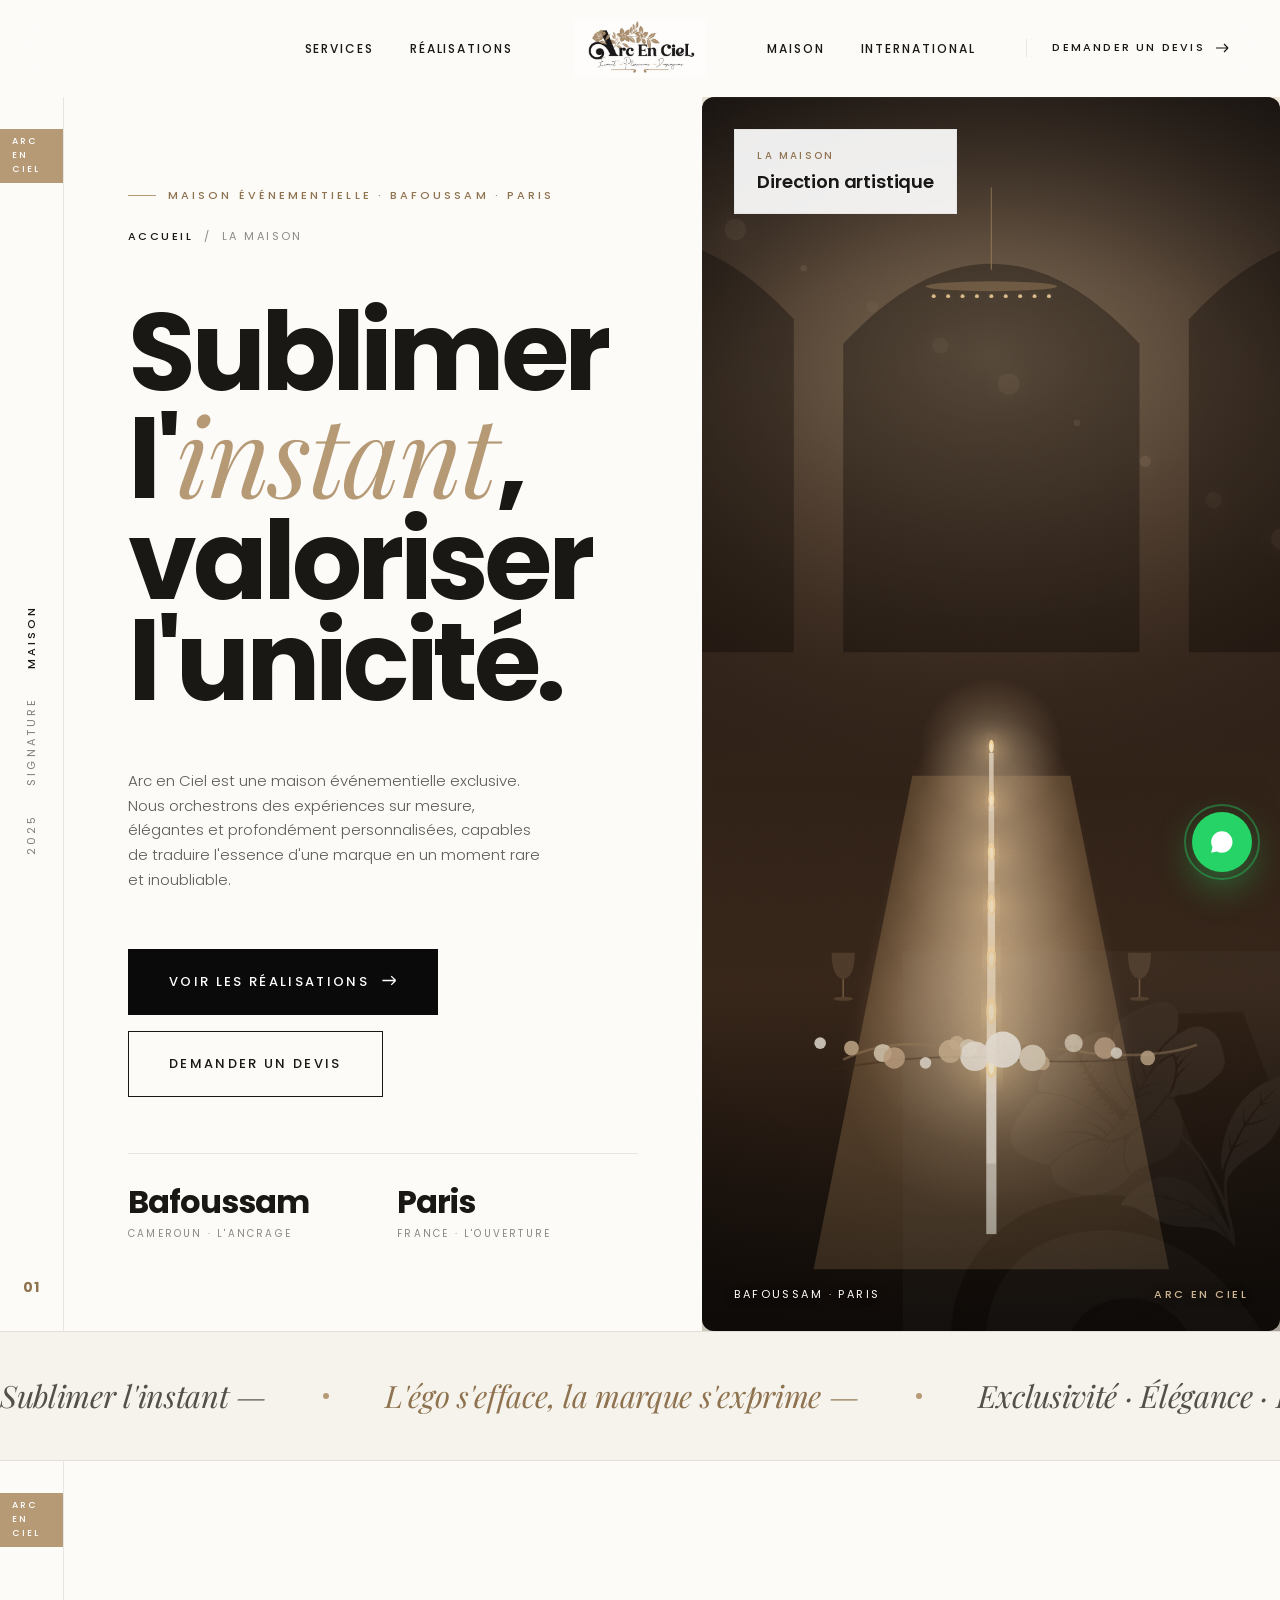
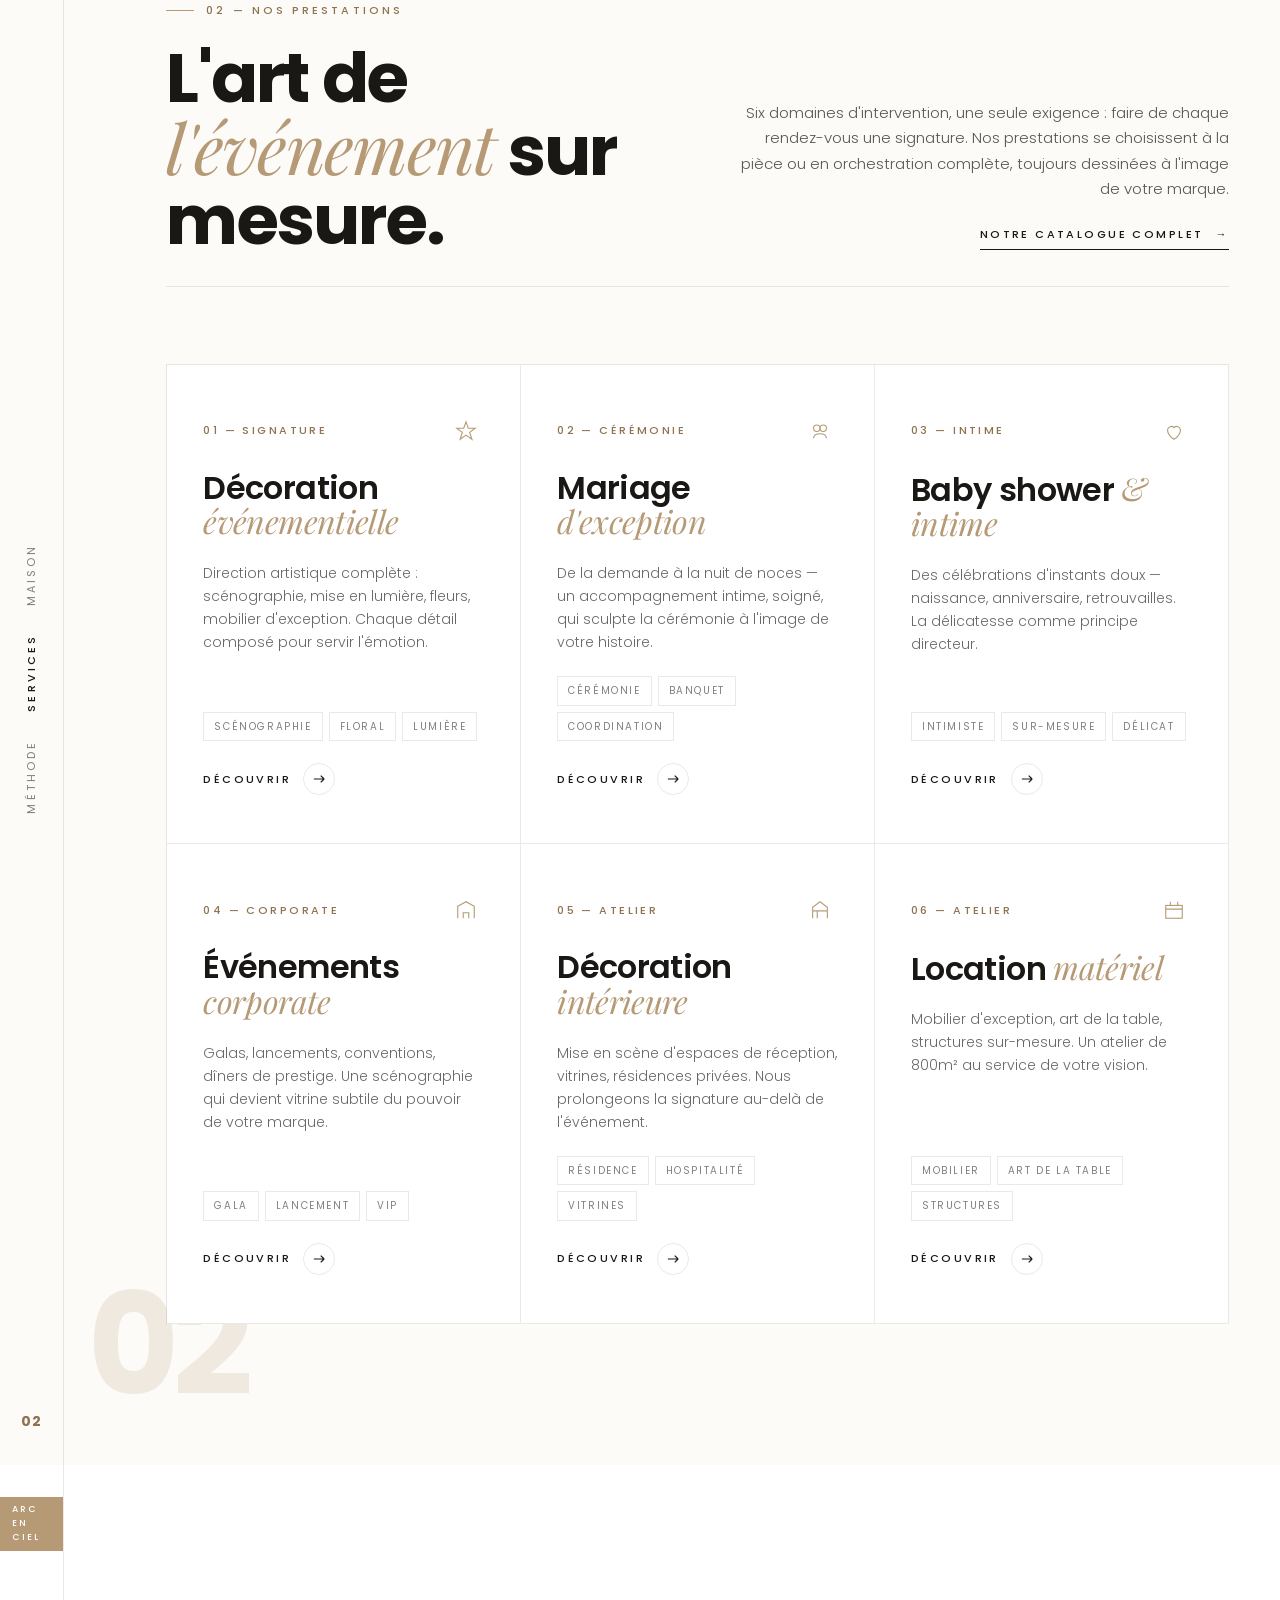
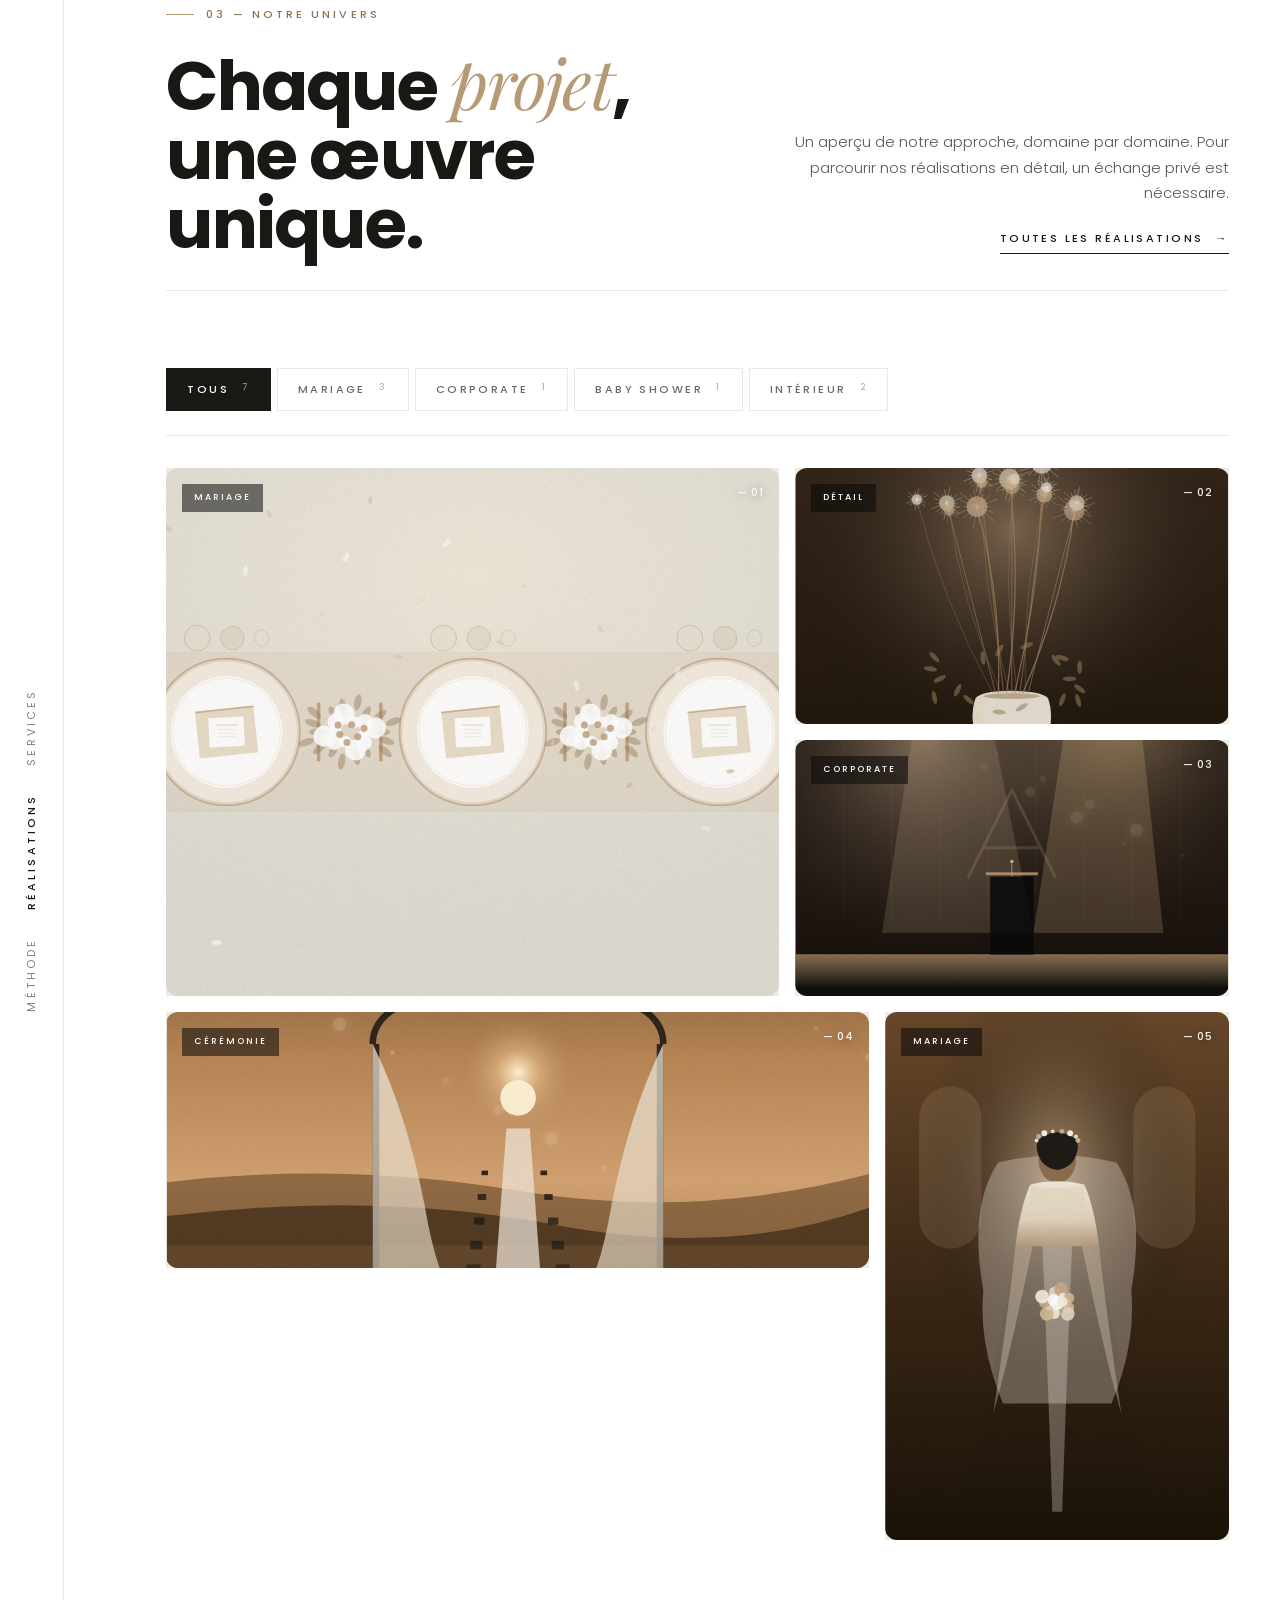
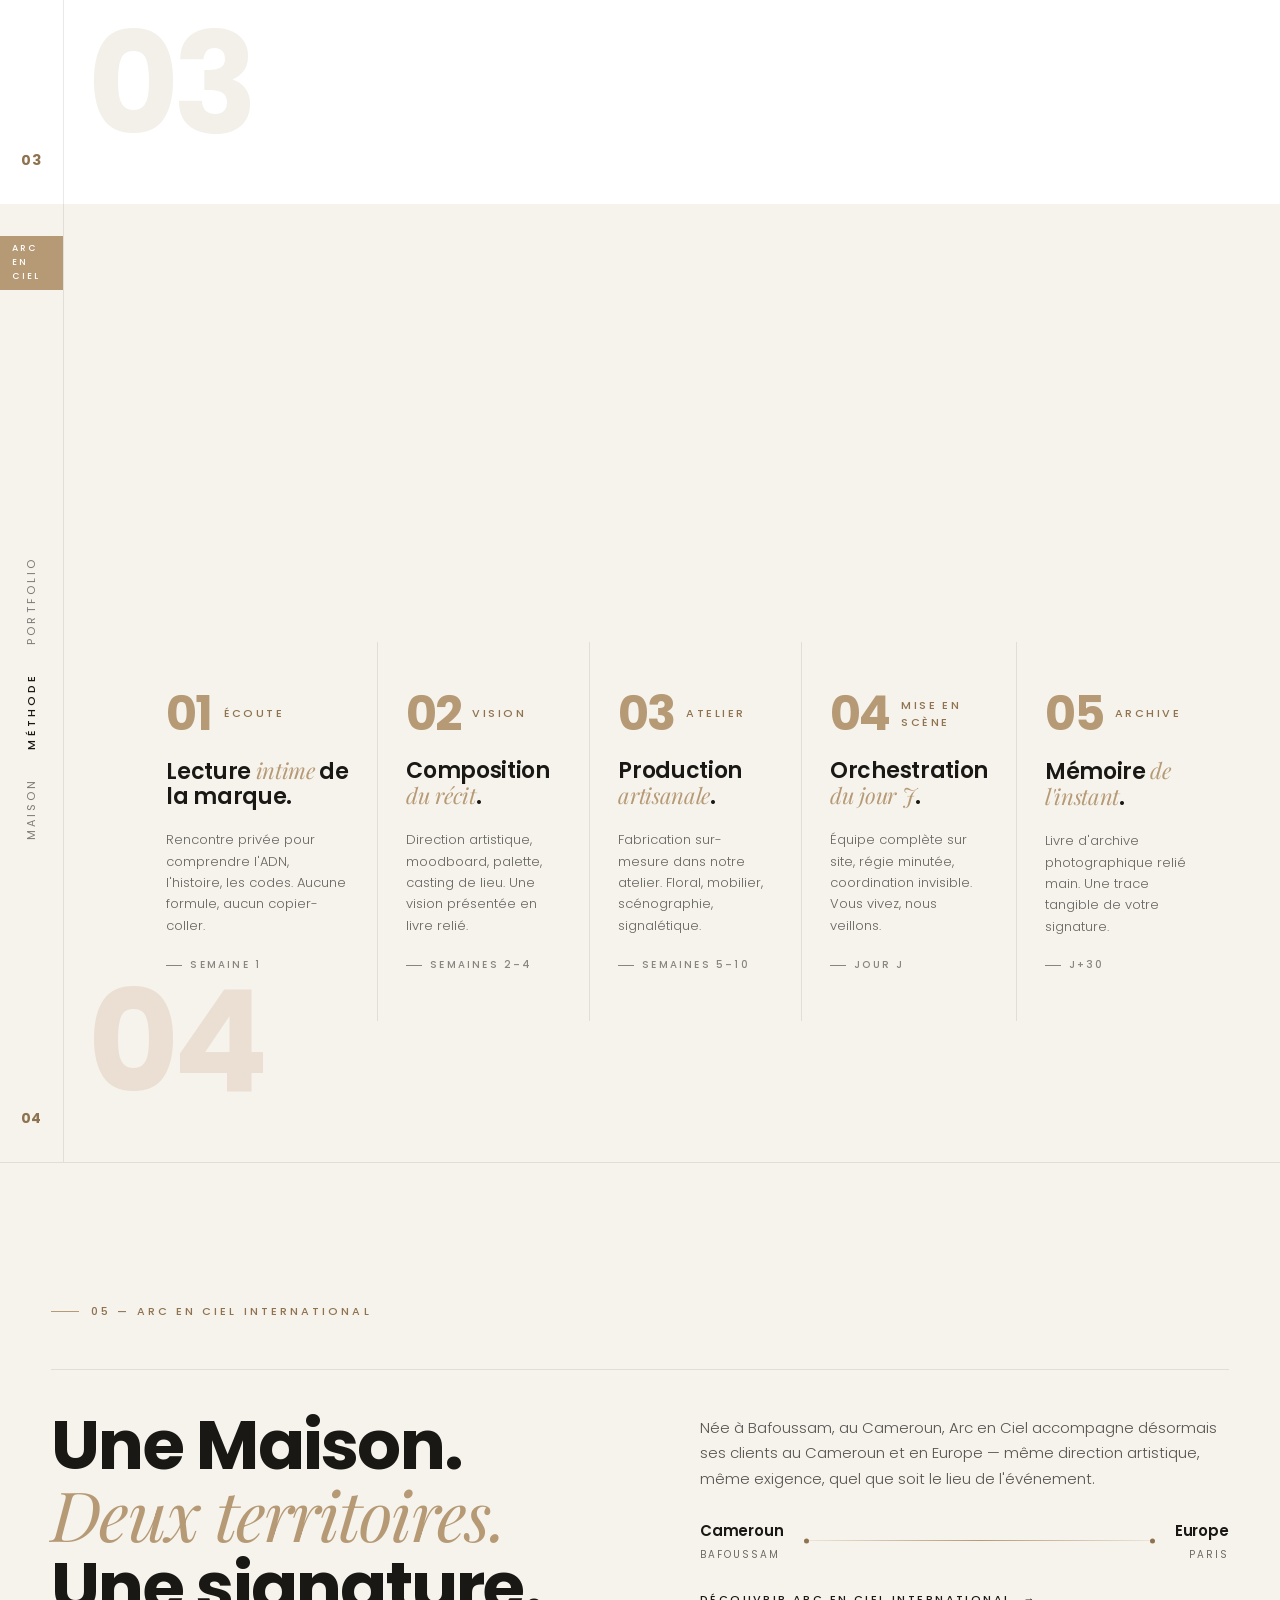
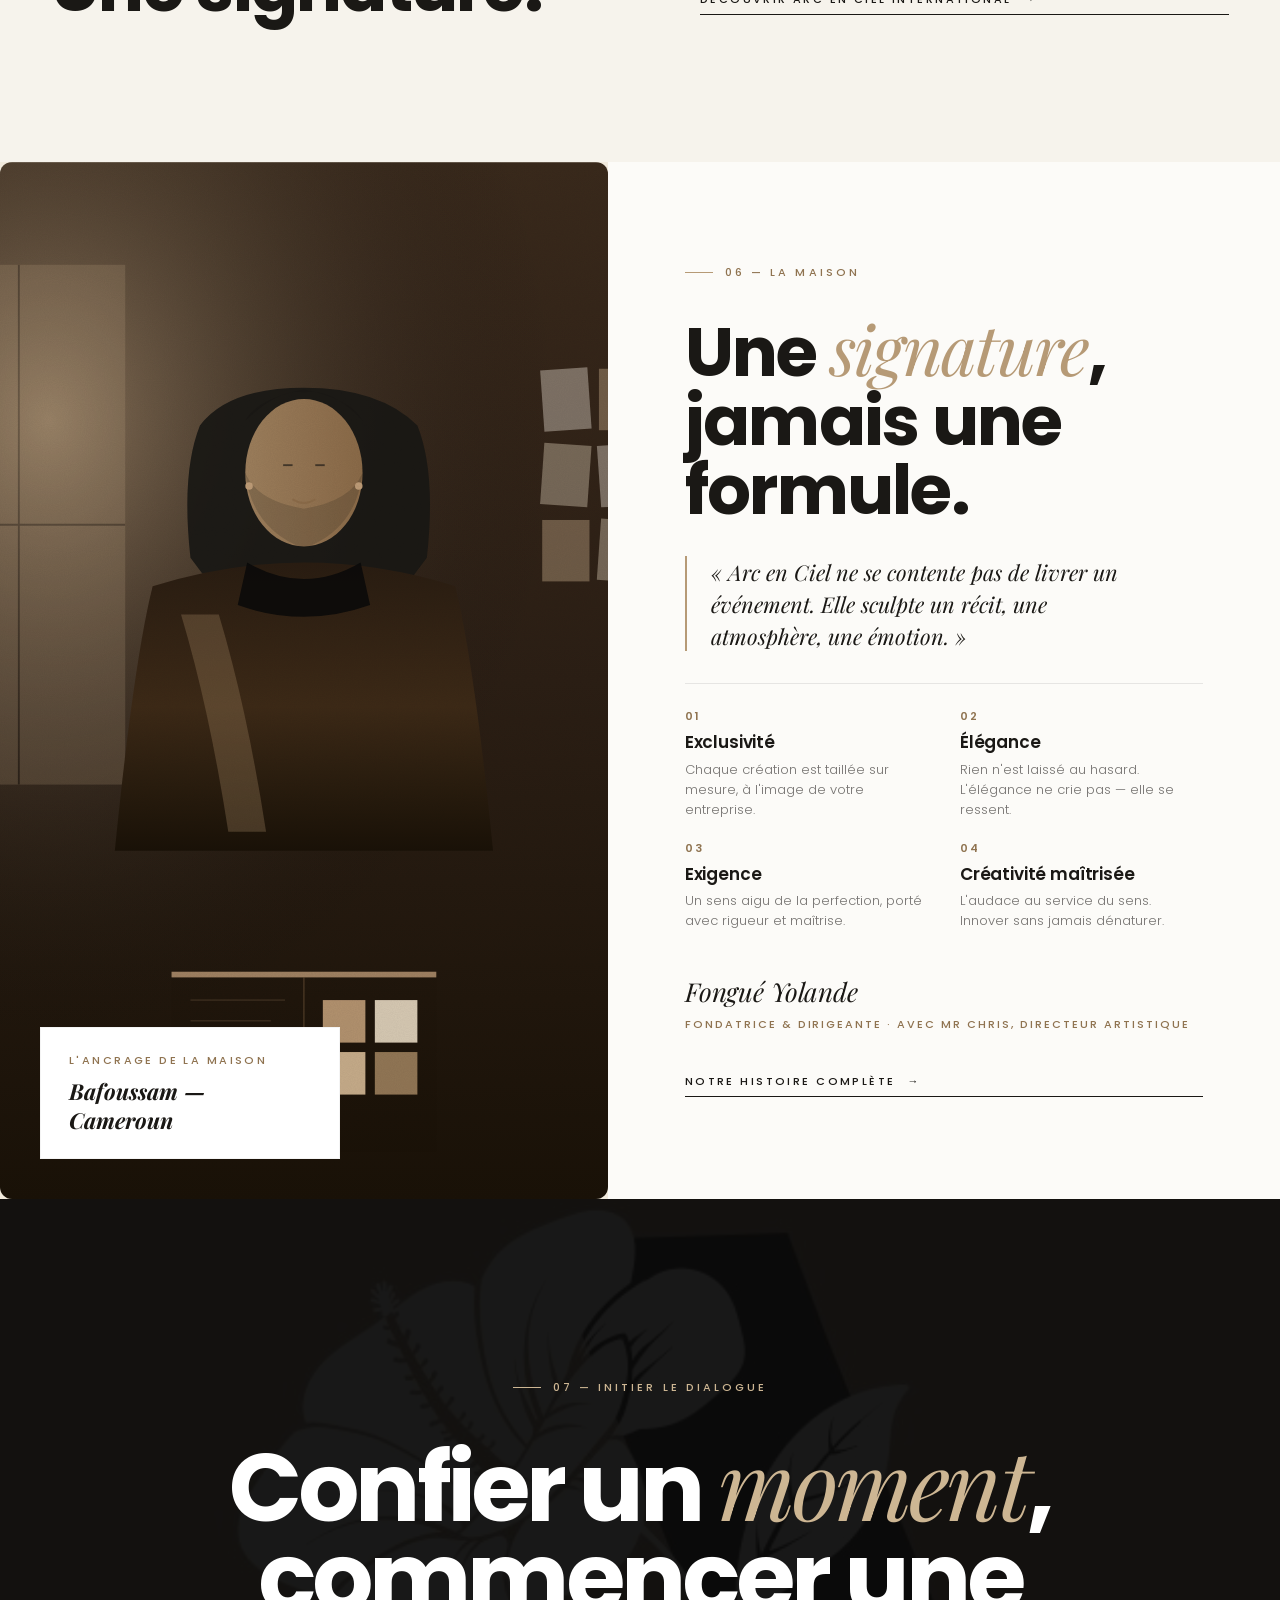
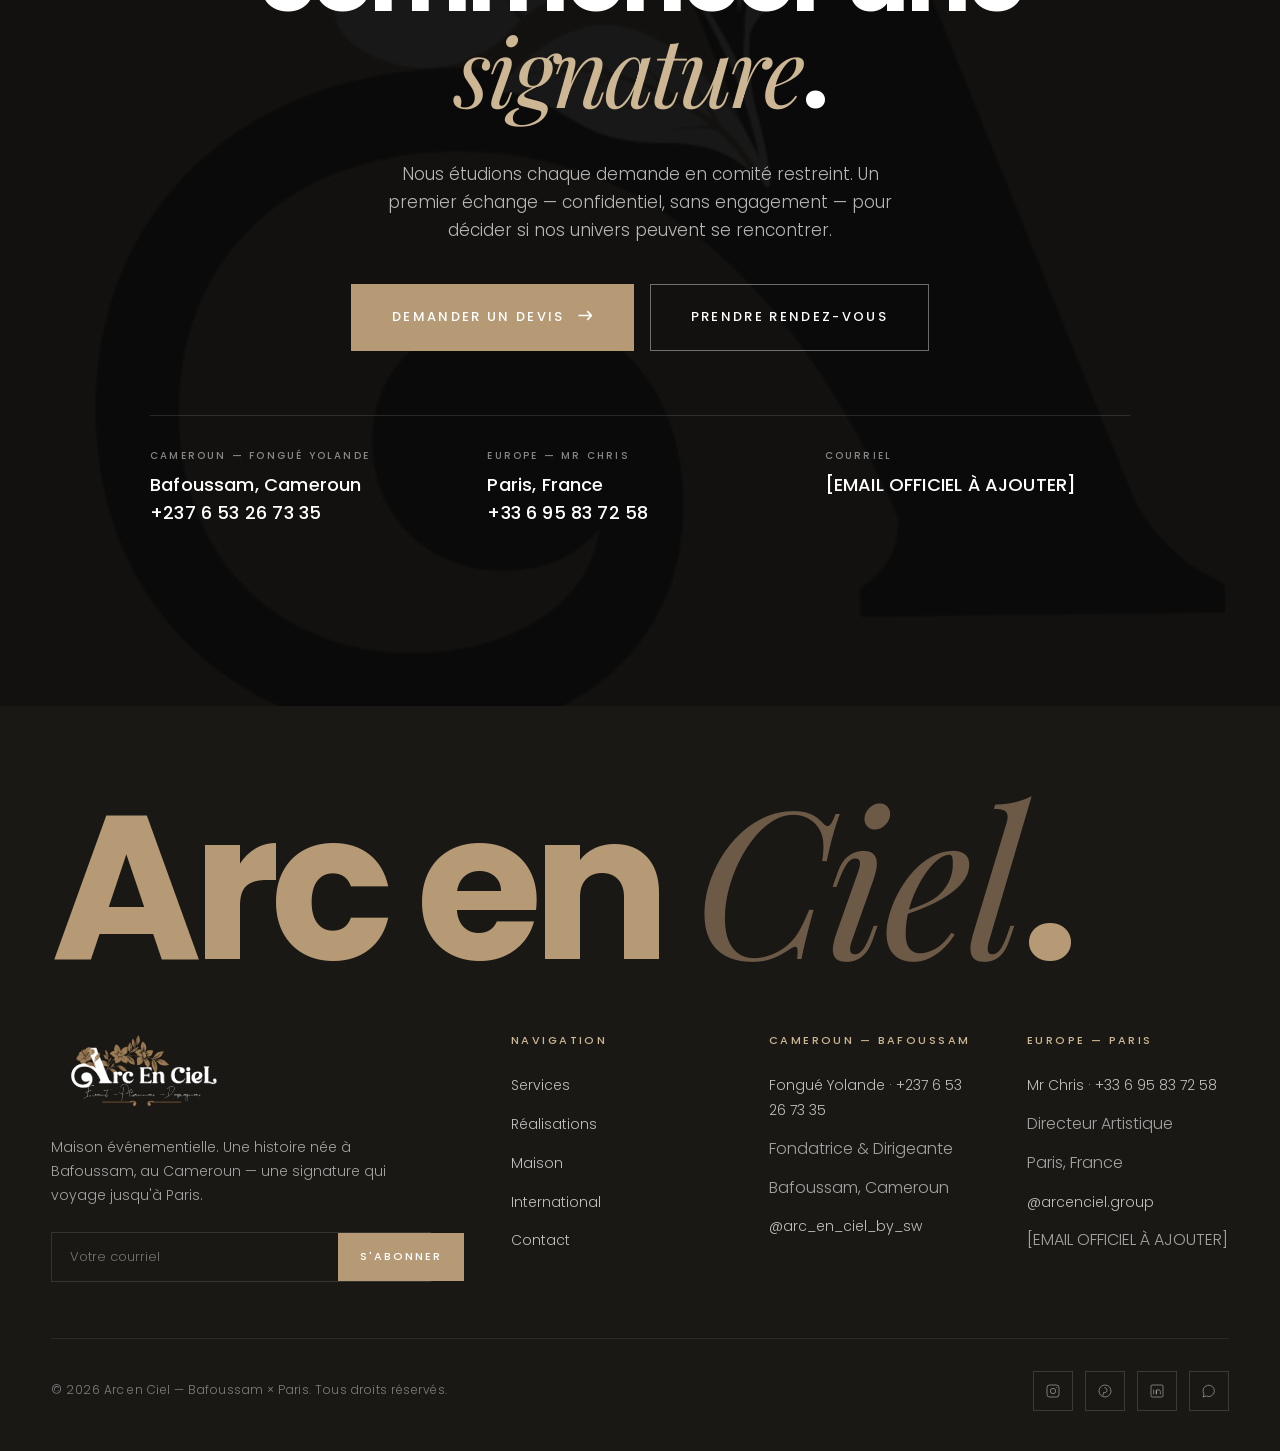
==== arc-en-ciel/project/index.html @ a3097c48 "White Edition + refonte : Bafoussam × Paris, pages Services/Réalisations/À propos/International/Cont" ====
<!doctype html>
<html lang="fr">
<head>
  <meta charset="utf-8" />
  <meta name="viewport" content="width=device-width, initial-scale=1" />
  <title>Arc en Ciel — Maison événementielle · Bafoussam & Paris</title>
  <meta name="description" content="Maison événementielle née à Bafoussam, au Cameroun, avec une présence internationale à Paris. Direction artistique, conception et mise en scène d'expériences sur mesure." />
  <meta name="theme-color" content="#FCFBF8" />
  <link rel="canonical" href="https://arc-en-ciel-nu.vercel.app/" />

  <meta property="og:type" content="website" />
  <meta property="og:title" content="Arc en Ciel — Maison événementielle · Bafoussam & Paris" />
  <meta property="og:description" content="Une histoire née au Cameroun. Une signature qui voyage. Direction artistique, conception et mise en scène d'expériences sur mesure." />
  <meta property="og:url" content="https://arc-en-ciel-nu.vercel.app/" />
  <meta property="og:image" content="https://arc-en-ciel-nu.vercel.app/assets/logo-full.jpg" />
  <meta name="twitter:card" content="summary_large_image" />

  <link rel="preconnect" href="https://fonts.googleapis.com" />
  <link rel="preconnect" href="https://fonts.gstatic.com" crossorigin />
  <link href="https://fonts.googleapis.com/css2?family=Poppins:wght@300;400;500;600;700&family=Playfair+Display:ital,wght@0,400;1,400;1,500&display=swap" rel="stylesheet" />
  <link rel="stylesheet" href="styles.css" />
  <script src="image-slot.js"></script>

  <script type="application/ld+json">
  {
    "@context": "https://schema.org",
    "@type": "Organization",
    "name": "Arc en Ciel",
    "description": "Maison événementielle : direction artistique, conception et mise en scène d'expériences sur mesure, entre Bafoussam (Cameroun) et Paris (France).",
    "url": "https://arc-en-ciel-nu.vercel.app/",
    "logo": "https://arc-en-ciel-nu.vercel.app/assets/logo-full.jpg",
    "areaServed": ["CM", "FR"]
  }
  </script>
</head>
<body>

  <!-- ========== Nav ========== -->
  <nav class="nav" id="nav">
    <div class="wrap">
      <ul class="nav__menu nav__menu--l">
        <li><a href="services.html">Services</a></li>
        <li><a href="realisations.html">Réalisations</a></li>
      </ul>
      <a href="#top" class="nav__brand" aria-label="Arc en Ciel — Accueil">
        <img src="assets/logo-full.jpg" alt="Arc en Ciel — Event Planner Designer" />
      </a>
      <div class="nav__right">
        <ul class="nav__menu nav__menu--r">
          <li><a href="a-propos.html">Maison</a></li>
          <li><a href="international.html">International</a></li>
        </ul>
        <a href="contact.html?type=devis" class="nav__cta">
          Demander un devis
          <svg width="14" height="10" viewBox="0 0 14 10" fill="none"><path d="M1 5h12m0 0L9 1m4 4L9 9" stroke="currentColor" stroke-width="1.2"/></svg>
        </a>
        <button class="nav__burger" id="burger" aria-label="Menu">
          <span></span><span></span><span></span>
        </button>
      </div>
    </div>
  </nav>

  <!-- ========== Mobile drawer ========== -->
  <aside class="drawer" id="drawer" aria-hidden="true">
    <span class="drawer__num">— Menu</span>
    <button class="drawer__close" id="drawerClose" aria-label="Fermer">✕</button>
    <ul class="drawer__menu">
      <li><a href="services.html"><span class="num">01</span> Services</a></li>
      <li><a href="realisations.html"><span class="num">02</span> Réalisations</a></li>
      <li><a href="a-propos.html"><span class="num">03</span> Maison</a></li>
      <li><a href="international.html"><span class="num">04</span> International</a></li>
      <li><a href="#contact"><span class="num">05</span> Contact</a></li>
    </ul>
    <div class="drawer__foot">
      <div>
        <h6>Cameroun</h6>
        Bafoussam<br />+237 6 53 26 73 35
      </div>
      <div>
        <h6>Europe</h6>
        Paris<br />+33 6 95 83 72 58
      </div>
    </div>
  </aside>

  <!-- ========== HERO ========== -->
  <header class="hero" id="top" data-screen-label="Hero">
    <aside class="sidebar-rail" aria-hidden="true">
      <span class="tag">ARC EN CIEL</span>
      <div class="vlabels">
        <span class="vlabel is-current">Maison</span>
        <span class="vlabel">Signature</span>
        <span class="vlabel">2025</span>
      </div>
      <span class="num">01</span>
    </aside>

    <div class="hero__copy">
      <div class="hero__eyebrow-row">
        <span class="eyebrow">Maison événementielle · Bafoussam · Paris</span>
        <span class="hero__breadcrumb"><b>Accueil</b> &nbsp;/&nbsp; La Maison</span>
      </div>

      <h1 class="hero__title">
        <span class="line"><span>Sublimer</span></span>
        <span class="line"><span>l'<em>instant</em>,</span></span>
        <span class="line"><span>valoriser l'unicité.</span></span>
      </h1>

      <p class="hero__sub">
        Arc en Ciel est une maison événementielle exclusive. Nous orchestrons des expériences sur mesure, élégantes et profondément personnalisées, capables de traduire l'essence d'une marque en un moment rare et inoubliable.
      </p>

      <div class="hero__ctas">
        <a href="#portfolio" class="btn btn--lg">
          <span>Voir les réalisations</span>
          <span class="arrow">
            <svg width="16" height="11" viewBox="0 0 14 10" fill="none"><path d="M1 5h12m0 0L9 1m4 4L9 9" stroke="currentColor" stroke-width="1.2"/></svg>
          </span>
        </a>
        <a href="contact.html?type=devis" class="btn btn--lg btn--outline">
          <span>Demander un devis</span>
        </a>
      </div>

      <dl class="hero__meta">
        <div>
          <dt>Bafoussam</dt>
          <dd>Cameroun · L'ancrage</dd>
        </div>
        <div>
          <dt>Paris</dt>
          <dd>France · L'ouverture</dd>
        </div>
      </dl>
    </div>

    <div class="hero__media">
      <image-slot id="hero-main" src="assets/imagery/01-hero-vermeil.svg" placeholder="Visuel signature Arc en Ciel — scénographie, mise en lumière"></image-slot>
      <div class="hero__badge">
        <small>La Maison</small>
        <b>Direction artistique</b>
      </div>
      <div class="hero__caption">
        <span>Bafoussam · Paris</span>
        <span><b>Arc en Ciel</b></span>
      </div>
    </div>

    <div class="hero__monogram-bg"></div>
  </header>

  <!-- ========== Manifesto strip ========== -->
  <section class="manifesto" aria-label="Manifeste">
    <div class="manifesto__inner">
      <span>Sublimer l'instant —</span><span class="sep"></span>
      <span><em>L'égo s'efface, la marque s'exprime —</em></span><span class="sep"></span>
      <span>Exclusivité · Élégance · Exigence —</span><span class="sep"></span>
      <span><em>Créativité maîtrisée —</em></span><span class="sep"></span>
      <span>Sublimer l'instant —</span><span class="sep"></span>
      <span><em>L'égo s'efface, la marque s'exprime —</em></span><span class="sep"></span>
      <span>Exclusivité · Élégance · Exigence —</span><span class="sep"></span>
      <span><em>Créativité maîtrisée —</em></span><span class="sep"></span>
    </div>
  </section>

  <!-- ========== Services ========== -->
  <section class="section services" id="services" data-screen-label="Services">
    <aside class="sidebar-rail" aria-hidden="true">
      <span class="tag">ARC EN CIEL</span>
      <div class="vlabels">
        <span class="vlabel">Maison</span>
        <span class="vlabel is-current">Services</span>
        <span class="vlabel">Méthode</span>
      </div>
      <span class="num">02</span>
    </aside>
    <span class="section-num">02</span>

    <div class="wrap">
      <div class="section__inner">
        <div class="sec-head reveal">
          <div class="sec-head__left">
            <span class="eyebrow">02 — Nos prestations</span>
            <h2 class="h1 sec-head__title">L'art de <em>l'événement</em> sur mesure.</h2>
          </div>
          <div class="sec-head__aside">
            <p class="lede">
              Six domaines d'intervention, une seule exigence : faire de chaque rendez-vous une signature. Nos prestations se choisissent à la pièce ou en orchestration complète, toujours dessinées à l'image de votre marque.
            </p>
            <a href="services.html" class="link">
              Notre catalogue complet
              <span class="arrow">→</span>
            </a>
          </div>
        </div>

        <div class="svc-grid">
          <article class="svc reveal" data-d="1">
            <div class="svc__top">
              <span>01 — Signature</span>
              <span class="ico">
                <svg width="22" height="22" viewBox="0 0 24 24" fill="none"><path d="M12 2 L14.5 9 L22 9 L16 13.5 L18.5 21 L12 16.5 L5.5 21 L8 13.5 L2 9 L9.5 9 Z" stroke="currentColor" stroke-width="1.2"/></svg>
              </span>
            </div>
            <h3 class="svc__title">Décoration <em>événementielle</em></h3>
            <p class="svc__desc">Direction artistique complète : scénographie, mise en lumière, fleurs, mobilier d'exception. Chaque détail composé pour servir l'émotion.</p>
            <div class="svc__tags">
              <span>Scénographie</span><span>Floral</span><span>Lumière</span>
            </div>
            <a href="services.html#decoration-evenementielle" class="svc__more">
              Découvrir
              <span class="arrow">
                <svg width="12" height="12" viewBox="0 0 14 10" fill="none"><path d="M1 5h12m0 0L9 1m4 4L9 9" stroke="currentColor" stroke-width="1.4"/></svg>
              </span>
            </a>
          </article>

          <article class="svc reveal" data-d="2">
            <div class="svc__top">
              <span>02 — Cérémonie</span>
              <span class="ico">
                <svg width="22" height="22" viewBox="0 0 24 24" fill="none"><circle cx="8.5" cy="9" r="3.5" stroke="currentColor" stroke-width="1.2"/><circle cx="15.5" cy="9" r="3.5" stroke="currentColor" stroke-width="1.2"/><path d="M5 20c0-3 2-5 7-5s7 2 7 5" stroke="currentColor" stroke-width="1.2"/></svg>
              </span>
            </div>
            <h3 class="svc__title">Mariage <em>d'exception</em></h3>
            <p class="svc__desc">De la demande à la nuit de noces — un accompagnement intime, soigné, qui sculpte la cérémonie à l'image de votre histoire.</p>
            <div class="svc__tags">
              <span>Cérémonie</span><span>Banquet</span><span>Coordination</span>
            </div>
            <a href="services.html#mariage" class="svc__more">
              Découvrir
              <span class="arrow">
                <svg width="12" height="12" viewBox="0 0 14 10" fill="none"><path d="M1 5h12m0 0L9 1m4 4L9 9" stroke="currentColor" stroke-width="1.4"/></svg>
              </span>
            </a>
          </article>

          <article class="svc reveal" data-d="3">
            <div class="svc__top">
              <span>03 — Intime</span>
              <span class="ico">
                <svg width="22" height="22" viewBox="0 0 24 24" fill="none"><path d="M12 21s-7-4.5-7-10a4 4 0 0 1 7-2.6A4 4 0 0 1 19 11c0 5.5-7 10-7 10z" stroke="currentColor" stroke-width="1.2"/></svg>
              </span>
            </div>
            <h3 class="svc__title">Baby shower <em>& intime</em></h3>
            <p class="svc__desc">Des célébrations d'instants doux — naissance, anniversaire, retrouvailles. La délicatesse comme principe directeur.</p>
            <div class="svc__tags">
              <span>Intimiste</span><span>Sur-mesure</span><span>Délicat</span>
            </div>
            <a href="services.html#baby-shower" class="svc__more">
              Découvrir
              <span class="arrow">
                <svg width="12" height="12" viewBox="0 0 14 10" fill="none"><path d="M1 5h12m0 0L9 1m4 4L9 9" stroke="currentColor" stroke-width="1.4"/></svg>
              </span>
            </a>
          </article>

          <article class="svc reveal" data-d="1">
            <div class="svc__top">
              <span>04 — Corporate</span>
              <span class="ico">
                <svg width="22" height="22" viewBox="0 0 24 24" fill="none"><path d="M3 21V8l9-5 9 5v13M9 21v-6h6v6" stroke="currentColor" stroke-width="1.2"/></svg>
              </span>
            </div>
            <h3 class="svc__title">Événements <em>corporate</em></h3>
            <p class="svc__desc">Galas, lancements, conventions, dîners de prestige. Une scénographie qui devient vitrine subtile du pouvoir de votre marque.</p>
            <div class="svc__tags">
              <span>Gala</span><span>Lancement</span><span>VIP</span>
            </div>
            <a href="services.html#corporate" class="svc__more">
              Découvrir
              <span class="arrow">
                <svg width="12" height="12" viewBox="0 0 14 10" fill="none"><path d="M1 5h12m0 0L9 1m4 4L9 9" stroke="currentColor" stroke-width="1.4"/></svg>
              </span>
            </a>
          </article>

          <article class="svc reveal" data-d="2">
            <div class="svc__top">
              <span>05 — Atelier</span>
              <span class="ico">
                <svg width="22" height="22" viewBox="0 0 24 24" fill="none"><path d="M4 21V9l8-6 8 6v12M4 13h16M9 21V13" stroke="currentColor" stroke-width="1.2"/></svg>
              </span>
            </div>
            <h3 class="svc__title">Décoration <em>intérieure</em></h3>
            <p class="svc__desc">Mise en scène d'espaces de réception, vitrines, résidences privées. Nous prolongeons la signature au-delà de l'événement.</p>
            <div class="svc__tags">
              <span>Résidence</span><span>Hospitalité</span><span>Vitrines</span>
            </div>
            <a href="services.html#decoration-interieure" class="svc__more">
              Découvrir
              <span class="arrow">
                <svg width="12" height="12" viewBox="0 0 14 10" fill="none"><path d="M1 5h12m0 0L9 1m4 4L9 9" stroke="currentColor" stroke-width="1.4"/></svg>
              </span>
            </a>
          </article>

          <article class="svc reveal" data-d="3">
            <div class="svc__top">
              <span>06 — Atelier</span>
              <span class="ico">
                <svg width="22" height="22" viewBox="0 0 24 24" fill="none"><rect x="3" y="7" width="18" height="14" stroke="currentColor" stroke-width="1.2"/><path d="M3 11h18M8 7V3m8 4V3" stroke="currentColor" stroke-width="1.2"/></svg>
              </span>
            </div>
            <h3 class="svc__title">Location <em>matériel</em></h3>
            <p class="svc__desc">Mobilier d'exception, art de la table, structures sur-mesure. Un atelier de 800m² au service de votre vision.</p>
            <div class="svc__tags">
              <span>Mobilier</span><span>Art de la table</span><span>Structures</span>
            </div>
            <a href="services.html#location-materiel" class="svc__more">
              Découvrir
              <span class="arrow">
                <svg width="12" height="12" viewBox="0 0 14 10" fill="none"><path d="M1 5h12m0 0L9 1m4 4L9 9" stroke="currentColor" stroke-width="1.4"/></svg>
              </span>
            </a>
          </article>
        </div>
      </div>
    </div>
  </section>

  <!-- ========== Portfolio ========== -->
  <section class="section portfolio" id="portfolio" data-screen-label="Portfolio">
    <aside class="sidebar-rail" aria-hidden="true">
      <span class="tag">ARC EN CIEL</span>
      <div class="vlabels">
        <span class="vlabel">Services</span>
        <span class="vlabel is-current">Réalisations</span>
        <span class="vlabel">Méthode</span>
      </div>
      <span class="num">03</span>
    </aside>
    <span class="section-num">03</span>

    <div class="wrap">
      <div class="section__inner">
        <div class="sec-head reveal">
          <div class="sec-head__left">
            <span class="eyebrow">03 — Notre univers</span>
            <h2 class="h1 sec-head__title">Chaque <em>projet</em>, une œuvre unique.</h2>
          </div>
          <div class="sec-head__aside">
            <p class="lede">
              Un aperçu de notre approche, domaine par domaine. Pour parcourir nos réalisations en détail, un échange privé est nécessaire.
            </p>
            <a href="realisations.html" class="link">
              Toutes les réalisations
              <span class="arrow">→</span>
            </a>
          </div>
        </div>

        <div class="pf-filters reveal" id="pfFilters">
          <button class="is-active" data-cat="all">Tous <span class="count">7</span></button>
          <button data-cat="mariage">Mariage <span class="count">3</span></button>
          <button data-cat="corporate">Corporate <span class="count">1</span></button>
          <button data-cat="baby-shower">Baby shower <span class="count">1</span></button>
          <button data-cat="interieur">Intérieur <span class="count">2</span></button>
        </div>

        <div class="pf-grid">
          <article class="pf-item pf-item--xl reveal" data-d="1" data-cat="mariage">
            <image-slot id="pf-1" src="assets/imagery/02-mariage-tablescape.svg" placeholder="Mariage signature — table d'honneur, fleurs blanches & or"></image-slot>
            <span class="pf-item__tag">Mariage</span>
            <span class="pf-item__num">— 01</span>
            <div class="pf-item__meta">
              <b>Mariage <em>d'exception</em></b>
              <small>Scénographie &amp; direction artistique</small>
            </div>
          </article>

          <article class="pf-item pf-item--md reveal" data-d="2" data-cat="interieur">
            <image-slot id="pf-2" src="assets/imagery/03-floral-sepia.svg" placeholder="Détail floral — fleurs séchées, monochrome maron"></image-slot>
            <span class="pf-item__tag">Détail</span>
            <span class="pf-item__num">— 02</span>
            <div class="pf-item__meta">
              <b>Art <em>floral</em></b>
              <small>Composition signature</small>
            </div>
          </article>

          <article class="pf-item pf-item--sm reveal" data-d="3" data-cat="corporate">
            <image-slot id="pf-3" src="assets/imagery/04-gala-corporate.svg" placeholder="Gala corporate — scène, éclairage chaud, marque visible"></image-slot>
            <span class="pf-item__tag">Corporate</span>
            <span class="pf-item__num">— 03</span>
            <div class="pf-item__meta">
              <b>Événement <em>corporate</em></b>
              <small>Gala &amp; lancement de marque</small>
            </div>
          </article>

          <article class="pf-item pf-item--wide reveal" data-d="1" data-cat="mariage">
            <image-slot id="pf-4" src="assets/imagery/05-ceremonie-canopy.svg" placeholder="Cérémonie sous chapiteau — vue d'ensemble, golden hour"></image-slot>
            <span class="pf-item__tag">Cérémonie</span>
            <span class="pf-item__num">— 04</span>
            <div class="pf-item__meta">
              <b>Cérémonie <em>en plein air</em></b>
              <small>Direction artistique &amp; mise en scène</small>
            </div>
          </article>

          <article class="pf-item pf-item--tall reveal" data-d="2" data-cat="mariage">
            <image-slot id="pf-5" src="assets/imagery/06-mariee-portrait.svg" placeholder="Portrait vertical — robe & décor, élégance pure"></image-slot>
            <span class="pf-item__tag">Mariage</span>
            <span class="pf-item__num">— 05</span>
            <div class="pf-item__meta">
              <b>Mariage <em>intime</em></b>
              <small>Décor &amp; art de la table</small>
            </div>
          </article>

          <article class="pf-item pf-item--reg reveal" data-d="3" data-cat="interieur">
            <image-slot id="pf-6" src="assets/imagery/07-soiree-bougies.svg" placeholder="Mise en lumière du soir — bougies, table"></image-slot>
            <span class="pf-item__tag">Soirée</span>
            <span class="pf-item__num">— 06</span>
            <div class="pf-item__meta">
              <b>Dîner <em>privé</em></b>
              <small>Mise en lumière du soir</small>
            </div>
          </article>

          <article class="pf-item pf-item--reg reveal" data-d="4" data-cat="baby-shower">
            <image-slot id="pf-7" src="assets/imagery/08-baby-shower.svg" placeholder="Baby shower — pastel doux, suspensions florales"></image-slot>
            <span class="pf-item__tag">Intime</span>
            <span class="pf-item__num">— 07</span>
            <div class="pf-item__meta">
              <b>Célébration <em>intime</em></b>
              <small>Baby shower &amp; naissance</small>
            </div>
          </article>
        </div>

        <div class="pf-foot reveal">
          <span style="font-family: var(--font-serif); font-style: italic; font-size: 22px; color: var(--maron-deep);">— Un aperçu de notre univers.</span>
          <a href="contact.html?type=fonds" class="link">
            Parler de votre projet
            <span class="arrow">→</span>
          </a>
        </div>
      </div>
    </div>
  </section>

  <!-- ========== Méthode ========== -->
  <section class="section process" id="methode" data-screen-label="Méthode">
    <aside class="sidebar-rail" aria-hidden="true">
      <span class="tag">ARC EN CIEL</span>
      <div class="vlabels">
        <span class="vlabel">Portfolio</span>
        <span class="vlabel is-current">Méthode</span>
        <span class="vlabel">Maison</span>
      </div>
      <span class="num">04</span>
    </aside>
    <span class="section-num">04</span>

    <div class="wrap">
      <div class="section__inner">
        <div class="sec-head reveal">
          <div class="sec-head__left">
            <span class="eyebrow">04 — Notre méthode</span>
            <h2 class="h1 sec-head__title">Cinq actes, <em>une partition</em>.</h2>
          </div>
          <div class="sec-head__aside">
            <p class="lede">
              Notre méthode ne s'arrête pas à la coordination — elle compose. Chaque projet suit cinq actes qui garantissent rigueur, exigence et liberté créative.
            </p>
          </div>
        </div>

        <div class="proc-grid">
          <article class="proc reveal" data-d="1">
            <div class="proc__step"><b>01</b><span>Écoute</span></div>
            <h3 class="proc__title">Lecture <em>intime</em> de la marque.</h3>
            <p class="proc__desc">Rencontre privée pour comprendre l'ADN, l'histoire, les codes. Aucune formule, aucun copier-coller.</p>
            <span class="proc__time">Semaine 1</span>
          </article>

          <article class="proc reveal" data-d="2">
            <div class="proc__step"><b>02</b><span>Vision</span></div>
            <h3 class="proc__title">Composition <em>du récit</em>.</h3>
            <p class="proc__desc">Direction artistique, moodboard, palette, casting de lieu. Une vision présentée en livre relié.</p>
            <span class="proc__time">Semaines 2–4</span>
          </article>

          <article class="proc reveal" data-d="3">
            <div class="proc__step"><b>03</b><span>Atelier</span></div>
            <h3 class="proc__title">Production <em>artisanale</em>.</h3>
            <p class="proc__desc">Fabrication sur-mesure dans notre atelier. Floral, mobilier, scénographie, signalétique.</p>
            <span class="proc__time">Semaines 5–10</span>
          </article>

          <article class="proc reveal" data-d="4">
            <div class="proc__step"><b>04</b><span>Mise en scène</span></div>
            <h3 class="proc__title">Orchestration <em>du jour J</em>.</h3>
            <p class="proc__desc">Équipe complète sur site, régie minutée, coordination invisible. Vous vivez, nous veillons.</p>
            <span class="proc__time">Jour J</span>
          </article>

          <article class="proc reveal" data-d="5">
            <div class="proc__step"><b>05</b><span>Archive</span></div>
            <h3 class="proc__title">Mémoire <em>de l'instant</em>.</h3>
            <p class="proc__desc">Livre d'archive photographique relié main. Une trace tangible de votre signature.</p>
            <span class="proc__time">J+30</span>
          </article>
        </div>
      </div>
    </div>
  </section>

  <!-- ========== International / Europe — teaser ========== -->
  <!-- Renvoie vers la page dédiée international.html -->
  <section class="section intl-teaser" id="international" data-screen-label="International">
    <div class="wrap">
      <div class="intl-teaser__inner reveal">
        <span class="eyebrow">05 — Arc en Ciel International</span>
        <div class="intl-teaser__grid">
          <h2 class="h1 intl-teaser__title">Une Maison. <em>Deux territoires.</em> Une signature.</h2>
          <div class="intl-teaser__aside">
            <p class="lede">
              Née à Bafoussam, au Cameroun, Arc en Ciel accompagne désormais ses clients au Cameroun et en Europe — même direction artistique, même exigence, quel que soit le lieu de l'événement.
            </p>
            <div class="intl-route" aria-hidden="true">
              <span class="intl-route__pt">
                <b>Cameroun</b>
                <small>Bafoussam</small>
              </span>
              <span class="intl-route__line"></span>
              <span class="intl-route__pt intl-route__pt--eu">
                <b>Europe</b>
                <small>Paris</small>
              </span>
            </div>
            <a href="international.html" class="link">
              Découvrir Arc en Ciel International
              <span class="arrow">→</span>
            </a>
          </div>
        </div>
      </div>
    </div>
  </section>

  <!-- ========== Editorial / About ========== -->
  <section class="editorial" id="about" data-screen-label="Maison">
    <div class="editorial__media">
      <image-slot id="about" src="assets/imagery/09-fondatrice.svg" placeholder="Portrait éditorial — la Maison, lumière naturelle"></image-slot>
      <div class="stamp">
        <small>L'ancrage de la Maison</small>
        <b>Bafoussam — Cameroun</b>
      </div>
    </div>
    <div class="editorial__copy">
      <span class="eyebrow">06 — La maison</span>
      <h2 class="h1">Une <em>signature</em>, jamais une formule.</h2>
      <p class="editorial__quote">
        « Arc en Ciel ne se contente pas de livrer un événement. Elle sculpte un récit, une atmosphère, une émotion. »
      </p>

      <div class="editorial__values">
        <div class="editorial__val">
          <span class="num">01</span>
          <b>Exclusivité</b>
          <span>Chaque création est taillée sur mesure, à l'image de votre entreprise.</span>
        </div>
        <div class="editorial__val">
          <span class="num">02</span>
          <b>Élégance</b>
          <span>Rien n'est laissé au hasard. L'élégance ne crie pas — elle se ressent.</span>
        </div>
        <div class="editorial__val">
          <span class="num">03</span>
          <b>Exigence</b>
          <span>Un sens aigu de la perfection, porté avec rigueur et maîtrise.</span>
        </div>
        <div class="editorial__val">
          <span class="num">04</span>
          <b>Créativité maîtrisée</b>
          <span>L'audace au service du sens. Innover sans jamais dénaturer.</span>
        </div>
      </div>

      <div class="editorial__sign">
        <div class="editorial__sign-text">
          <b>Fongué Yolande</b>
          <span>Fondatrice &amp; Dirigeante · avec Mr Chris, Directeur Artistique</span>
        </div>
      </div>

      <a href="a-propos.html" class="link" style="margin-top: 8px;">
        Notre histoire complète
        <span class="arrow">→</span>
      </a>
    </div>
  </section>

  <!-- ========== CTA ========== -->
  <section class="cta" id="contact" data-screen-label="Contact">
    <div class="wrap">
      <div class="cta__inner reveal">
        <span class="eyebrow cta__eyebrow">07 — Initier le dialogue</span>
        <h2 class="cta__title">Confier un <em>moment</em>,<br/>commencer une <em>signature</em>.</h2>
        <p class="cta__sub">
          Nous étudions chaque demande en comité restreint. Un premier échange — confidentiel, sans engagement — pour décider si nos univers peuvent se rencontrer.
        </p>
        <div class="cta__ctas">
          <a href="contact.html?type=devis" class="btn btn--lg" style="--bg: var(--maron); --bd: var(--maron); color: var(--white);">
            <span>Demander un devis</span>
            <span class="arrow">
              <svg width="16" height="11" viewBox="0 0 14 10" fill="none"><path d="M1 5h12m0 0L9 1m4 4L9 9" stroke="currentColor" stroke-width="1.4"/></svg>
            </span>
          </a>
          <a href="contact.html?type=rdv" class="btn btn--lg btn--ghost">
            <span>Prendre rendez-vous</span>
          </a>
        </div>

        <div class="cta__contact">
          <div>
            Cameroun — Fongué Yolande
            <b>Bafoussam, Cameroun<br /><a href="tel:+237653267335">+237 6 53 26 73 35</a></b>
          </div>
          <div>
            Europe — Mr Chris
            <b>Paris, France<br /><a href="tel:+33695837258">+33 6 95 83 72 58</a></b>
          </div>
          <div>
            Courriel
            <b>[EMAIL OFFICIEL À AJOUTER]</b>
          </div>
        </div>
      </div>
    </div>
  </section>

  <!-- ========== Footer ========== -->
  <footer class="foot">
    <div class="wrap">
      <div class="foot__big">Arc en <em>Ciel</em>.</div>

      <div class="foot__cols">
        <div class="foot__col foot__about">
          <div class="foot__brand">
            <img src="assets/logo-full.jpg" alt="Arc en Ciel" />
          </div>
          <p>Maison événementielle. Une histoire née à Bafoussam, au Cameroun — une signature qui voyage jusqu'à Paris.</p>
          <form class="foot__news" onsubmit="event.preventDefault(); this.classList.add('is-done');">
            <input type="email" placeholder="Votre courriel" required />
            <button type="submit">S'abonner</button>
            <span class="foot__news__ok">Merci — inscription enregistrée.</span>
          </form>
        </div>

        <div class="foot__col">
          <h5>Navigation</h5>
          <ul>
            <li><a href="services.html">Services</a></li>
            <li><a href="realisations.html">Réalisations</a></li>
            <li><a href="a-propos.html">Maison</a></li>
            <li><a href="international.html">International</a></li>
            <li><a href="contact.html">Contact</a></li>
          </ul>
        </div>

        <div class="foot__col">
          <h5>Cameroun — Bafoussam</h5>
          <ul>
            <li><a href="tel:+237653267335">Fongué Yolande · +237 6 53 26 73 35</a></li>
            <li>Fondatrice &amp; Dirigeante</li>
            <li>Bafoussam, Cameroun</li>
            <li><a href="https://www.instagram.com/arc_en_ciel_by_sw" target="_blank" rel="noopener">@arc_en_ciel_by_sw</a></li>
          </ul>
        </div>

        <div class="foot__col">
          <h5>Europe — Paris</h5>
          <ul>
            <li><a href="tel:+33695837258">Mr Chris · +33 6 95 83 72 58</a></li>
            <li>Directeur Artistique</li>
            <li>Paris, France</li>
            <li><a href="https://www.instagram.com/arcenciel.group" target="_blank" rel="noopener">@arcenciel.group</a></li>
            <li>[EMAIL OFFICIEL À AJOUTER]</li>
          </ul>
        </div>
      </div>

      <div class="foot__bottom">
        <span>© 2026 Arc en Ciel — Bafoussam × Paris. Tous droits réservés.</span>
        <!-- Instagram : compte officiel Cameroun. Pinterest / LinkedIn : à confirmer par la Maison. -->
        <div class="foot__socials">
          <a href="https://www.instagram.com/arc_en_ciel_by_sw" target="_blank" rel="noopener" aria-label="Instagram">
            <svg width="16" height="16" viewBox="0 0 24 24" fill="none"><rect x="3" y="3" width="18" height="18" rx="4" stroke="currentColor" stroke-width="1.4"/><circle cx="12" cy="12" r="4" stroke="currentColor" stroke-width="1.4"/><circle cx="17.5" cy="6.5" r="0.8" fill="currentColor"/></svg>
          </a>
          <a href="https://www.pinterest.com/" target="_blank" rel="noopener" aria-label="Pinterest">
            <svg width="16" height="16" viewBox="0 0 24 24" fill="none"><circle cx="12" cy="12" r="9" stroke="currentColor" stroke-width="1.4"/><path d="M11 7c2 0 4 1 4 3.5s-1.5 4-3.5 4c-1 0-1.5-.5-1.5-.5L9 19" stroke="currentColor" stroke-width="1.4"/></svg>
          </a>
          <a href="https://www.linkedin.com/" target="_blank" rel="noopener" aria-label="LinkedIn">
            <svg width="16" height="16" viewBox="0 0 24 24" fill="none"><rect x="3" y="3" width="18" height="18" rx="2" stroke="currentColor" stroke-width="1.4"/><path d="M7 10v7m0-10v.01M11 17v-4a3 3 0 0 1 6 0v4M11 10v7" stroke="currentColor" stroke-width="1.4"/></svg>
          </a>
          <a href="https://wa.me/237653267335" target="_blank" rel="noopener" aria-label="WhatsApp">
            <svg width="16" height="16" viewBox="0 0 24 24" fill="none"><path d="M3 21l1.5-4.5A8.5 8.5 0 1 1 8 19.5L3 21z" stroke="currentColor" stroke-width="1.4"/></svg>
          </a>
        </div>
      </div>
    </div>
  </footer>

  <!-- ========== Floating WhatsApp ========== -->
  <a href="https://wa.me/237653267335?text=Bonjour%20Arc%20en%20Ciel" target="_blank" rel="noopener" class="fab" aria-label="WhatsApp">
    <svg width="26" height="26" viewBox="0 0 24 24" fill="currentColor"><path d="M17.5 14.4c-.3-.1-1.7-.8-2-.9-.3-.1-.4-.1-.6.1l-.8 1c-.2.2-.3.2-.6.1-1.6-.8-2.7-1.4-3.8-3.2-.3-.5.3-.5.8-1.5.1-.2 0-.3 0-.5l-.9-2c-.2-.5-.4-.4-.6-.4h-.5c-.2 0-.5.1-.8.4-1 1-1.3 2.3-.9 3.6.6 1.6 2.2 4.1 5.1 5.5 2.1 1 3 1.1 4 .9.7-.1 2-.9 2.3-1.7.3-.8.3-1.5.2-1.7 0-.1-.3-.2-.5-.3zM12 2C6.5 2 2 6.5 2 12c0 1.7.4 3.3 1.2 4.7L2 22l5.3-1.2c1.3.7 2.8 1.1 4.4 1.1 5.5 0 10-4.5 10-10S17.5 2 12 2z"/></svg>
    <span class="fab__tip">Discuter sur WhatsApp</span>
  </a>

  <!-- ========== Scripts ========== -->
  <script>
    // Nav — compact + hairline border once scrolled
    const navEl = document.getElementById("nav");
    const setNavState = () => navEl?.classList.toggle("is-scrolled", window.scrollY > 24);
    setNavState();
    window.addEventListener("scroll", setNavState, { passive: true });

    // Scroll reveal
    const io = new IntersectionObserver((entries) => {
      entries.forEach((e) => {
        if (e.isIntersecting) {
          e.target.classList.add("is-in");
          io.unobserve(e.target);
        }
      });
    }, { threshold: 0.1, rootMargin: "0px 0px -60px 0px" });
    document.querySelectorAll(".reveal").forEach((el) => io.observe(el));

    // Mobile drawer
    const burger = document.getElementById("burger");
    const drawer = document.getElementById("drawer");
    const drawerClose = document.getElementById("drawerClose");
    function toggleDrawer(open) {
      const willOpen = open ?? !drawer.classList.contains("is-open");
      drawer.classList.toggle("is-open", willOpen);
      burger.classList.toggle("is-open", willOpen);
      document.body.style.overflow = willOpen ? "hidden" : "";
    }
    burger?.addEventListener("click", () => toggleDrawer());
    drawerClose?.addEventListener("click", () => toggleDrawer(false));
    drawer?.querySelectorAll("a").forEach((a) => a.addEventListener("click", () => toggleDrawer(false)));

    // Portfolio — filtres par catégorie
    const pfFilters = document.getElementById("pfFilters");
    const pfItems = document.querySelectorAll(".pf-grid .pf-item");
    pfFilters?.querySelectorAll("button").forEach((btn) => {
      btn.addEventListener("click", () => {
        pfFilters.querySelector(".is-active")?.classList.remove("is-active");
        btn.classList.add("is-active");
        const cat = btn.dataset.cat;
        pfItems.forEach((it) => {
          it.hidden = !(cat === "all" || it.dataset.cat === cat);
        });
      });
    });
  </script>

</body>
</html>
---- arc-en-ciel/project/styles.css ----
/* ============================================================
   ARC EN CIEL — Brand Stylesheet · White Edition
   Direction artistique fidèle à la charte graphique:
   - Hiérarchie en Poppins gras (comme le brand book)
   - Playfair italique en accent émotionnel rare
   - Système numéroté 01 / 02 / 03 ancré en marge
   - Sidebar avec labels verticaux
   - Filigrane du swirl du A en arrière-plan
   - Fond blanc / ivoire premium ; le laiton comme unique couleur, rare
   - Contraste par la composition, non par la couleur
   ============================================================ */

:root {
  /* Accent — laiton / champagne discret, la seule couleur Arc en Ciel */
  --maron: #B69A76;
  --maron-soft: #CDB693;
  --maron-deep: #8F7350;
  --maron-shadow: #7A5E40;
  --gris: #8C8C8B;
  --gris-soft: #C5C5C4;

  /* Encres */
  --dark: #0A0A0A;
  --ink: #1A1815;
  --stone: #6E6A62;          /* gris chaud — texte secondaire sur blanc */

  /* Blancs / ivoires — le nouveau sol */
  --white: #FFFFFF;
  --ivory: #FCFBF8;          /* fond principal */
  --bone: #F6F3EC;           /* alternance chaude subtile */
  --mist: #EFEBE1;           /* panneau chaud plus dense / fond image */
  --champagne: #F1EADD;      /* voile chaud très léger */

  /* Rétro-compatibilité : les anciens noms pointent vers le nouveau système */
  --beige: var(--ivory);
  --beige-warm: var(--bone);
  --beige-deep: var(--mist);

  --line: rgba(20,17,13,0.09);
  --line-soft: rgba(20,17,13,0.045);
  --line-warm: rgba(182,154,118,0.30);

  --font-sans: 'Poppins', 'Helvetica Neue', Arial, sans-serif;
  --font-serif: 'Playfair Display', Georgia, serif;
  --font-script: 'Cormorant Garamond', Georgia, serif;

  --maxw: 1440px;
  --pad: clamp(20px, 4vw, 56px);
  --sidebar: 64px;

  --ease: cubic-bezier(0.22, 0.61, 0.36, 1);
  --ease-out: cubic-bezier(0.16, 1, 0.3, 1);
}

* { box-sizing: border-box; margin: 0; padding: 0; }

html, body {
  background: var(--ivory);
  color: var(--ink);
  font-family: var(--font-sans);
  font-weight: 300;
  font-size: 16px;
  line-height: 1.55;
  -webkit-font-smoothing: antialiased;
  -moz-osx-font-smoothing: grayscale;
  text-rendering: optimizeLegibility;
}

html { scroll-behavior: smooth; }

img { display: block; max-width: 100%; }
a { color: inherit; text-decoration: none; }
button { font: inherit; color: inherit; background: none; border: 0; cursor: pointer; }
ul, ol { list-style: none; }

::selection { background: var(--maron); color: var(--white); }

/* ----------- Type system (Poppins-led, brand-book accurate) ----------- */
.display {
  font-family: var(--font-sans);
  font-weight: 700;
  font-size: clamp(56px, 9vw, 140px);
  line-height: 0.94;
  letter-spacing: -0.035em;
  color: var(--ink);
}
.display em {
  font-family: var(--font-serif);
  font-weight: 400;
  font-style: italic;
  color: var(--maron);
  letter-spacing: -0.02em;
}
.h1 {
  font-family: var(--font-sans);
  font-weight: 700;
  font-size: clamp(40px, 5.4vw, 76px);
  line-height: 1.0;
  letter-spacing: -0.025em;
  color: var(--ink);
}
.h1 em {
  font-family: var(--font-serif);
  font-weight: 400;
  font-style: italic;
  color: var(--maron);
}
.h2 {
  font-family: var(--font-sans);
  font-weight: 600;
  font-size: clamp(26px, 3vw, 44px);
  line-height: 1.1;
  letter-spacing: -0.015em;
  color: var(--ink);
}
.h2 em {
  font-family: var(--font-serif);
  font-weight: 400;
  font-style: italic;
  color: var(--maron);
}
.eyebrow {
  font-weight: 500;
  font-size: 11px;
  letter-spacing: 0.28em;
  text-transform: uppercase;
  color: var(--maron-deep);
  display: inline-flex;
  align-items: center;
  gap: 12px;
}
.eyebrow::before {
  content: "";
  width: 28px;
  height: 1px;
  background: var(--maron);
}
.lede {
  font-weight: 300;
  font-size: clamp(15px, 1.1vw, 17px);
  line-height: 1.7;
  color: rgba(26,24,21,0.72);
  max-width: 60ch;
}
.num-marker {
  font-family: var(--font-sans);
  font-weight: 600;
  font-size: 13px;
  letter-spacing: 0.06em;
  color: var(--maron-deep);
}

/* ----------- Layout ----------- */
.wrap {
  width: 100%;
  max-width: var(--maxw);
  margin: 0 auto;
  padding-left: var(--pad);
  padding-right: var(--pad);
}
.section {
  padding: clamp(80px, 11vw, 160px) 0;
  position: relative;
}
.section--tight { padding: clamp(56px, 7vw, 96px) 0; }

/* ----------- Watermark swirl (signature brand element) ----------- */
.swirl {
  position: absolute;
  pointer-events: none;
  user-select: none;
  z-index: 0;
}
.swirl svg { width: 100%; height: 100%; }

/* ----------- Buttons ----------- */
.btn {
  --bg: var(--dark);
  --fg: var(--white);
  --bd: var(--dark);
  display: inline-flex;
  align-items: center;
  gap: 12px;
  padding: 18px 32px;
  background: var(--bg);
  color: var(--fg);
  border: 1px solid var(--bd);
  font-family: var(--font-sans);
  font-weight: 500;
  font-size: 12px;
  letter-spacing: 0.18em;
  text-transform: uppercase;
  position: relative;
  overflow: hidden;
  transition: color 0.5s var(--ease), border-color 0.5s var(--ease);
}
.btn::after {
  content: "";
  position: absolute;
  inset: 0;
  background: var(--maron);
  transform: translateY(101%);
  transition: transform 0.6s var(--ease-out);
  z-index: 0;
}
.btn > * { position: relative; z-index: 1; }
.btn:hover { border-color: var(--maron); color: var(--white); }
.btn:hover::after { transform: translateY(0); }
.btn .arrow {
  display: inline-block;
  transition: transform 0.5s var(--ease);
}
.btn:hover .arrow { transform: translateX(4px); }

.btn--ghost {
  --bg: transparent;
  --fg: var(--white);
  --bd: rgba(255,255,255,0.4);
}
.btn--ghost:hover { border-color: var(--maron); }

.btn--outline {
  --bg: transparent;
  --fg: var(--ink);
  --bd: var(--ink);
}

.btn--lg { padding: 22px 40px; font-size: 13px; }

.link {
  display: inline-flex;
  align-items: center;
  gap: 12px;
  font-size: 11px;
  letter-spacing: 0.22em;
  text-transform: uppercase;
  font-weight: 500;
  color: var(--ink);
  padding-bottom: 6px;
  border-bottom: 1px solid var(--ink);
  transition: color 0.4s var(--ease), border-color 0.4s var(--ease);
}
.link:hover { color: var(--maron); border-color: var(--maron); }
.link .arrow { transition: transform 0.4s var(--ease); }
.link:hover .arrow { transform: translateX(4px); }

.link--light {
  color: var(--white);
  border-color: rgba(255,255,255,0.3);
}
.link--light:hover { color: var(--maron-soft); border-color: var(--maron-soft); }

/* ----------- Nav — logo centré, liens resserrés autour de la marque ----------- */
.nav {
  position: sticky;
  top: 0;
  z-index: 50;
  background: rgba(252,251,248,0.72);
  backdrop-filter: blur(20px) saturate(1.15);
  -webkit-backdrop-filter: blur(20px) saturate(1.15);
  border-bottom: 1px solid transparent;
  transition: background 0.45s var(--ease), border-color 0.45s var(--ease);
}
.nav.is-scrolled {
  background: rgba(252,251,248,0.93);
  border-bottom-color: var(--line);
}
.nav .wrap {
  display: grid;
  grid-template-columns: 1fr auto 1fr;
  align-items: center;
  height: 96px;
  column-gap: clamp(24px, 3.4vw, 52px);
  transition: height 0.45s var(--ease);
}
.nav.is-scrolled .wrap { height: 78px; }

.nav__menu {
  display: flex;
  align-items: center;
  gap: clamp(24px, 2.8vw, 46px);
}
.nav__menu--l { justify-self: end; }        /* hug le logo depuis la gauche */
.nav__menu--r { justify-self: start; }       /* hug le logo depuis la droite */
.nav__menu a {
  font-size: 12px;
  letter-spacing: 0.16em;
  text-transform: uppercase;
  font-weight: 500;
  padding: 8px 0;
  position: relative;
  color: var(--ink);
  white-space: nowrap;
  transition: color 0.35s var(--ease);
}
.nav__menu a::after {
  content: "";
  position: absolute;
  left: 0; right: 0; bottom: 0;
  height: 1px;
  background: var(--maron);
  transform: scaleX(0);
  transform-origin: left;
  transition: transform 0.55s var(--ease);
}
.nav__menu a:hover { color: var(--maron-deep); }
.nav__menu a:hover::after,
.nav__menu a.is-active::after { transform: scaleX(1); }
.nav__menu a.is-active { color: var(--maron-deep); }

.nav__brand {
  justify-self: center;
  display: block;
  line-height: 0;
  padding: 0 clamp(8px, 1.4vw, 22px);
}
.nav__brand img {
  height: 58px;
  width: auto;
  object-fit: contain;
  transition: height 0.45s var(--ease);
}
.nav.is-scrolled .nav__brand img { height: 46px; }

.nav__right {
  display: flex;
  align-items: center;
  justify-content: space-between;   /* liens contre le logo, CTA rejeté à droite */
  gap: clamp(24px, 3vw, 46px);
}
.nav__cta {
  display: inline-flex;
  align-items: center;
  gap: 10px;
  padding-left: clamp(18px, 2vw, 30px);
  border-left: 1px solid var(--line);
  background: none;
  color: var(--ink);
  font-size: 11px;
  letter-spacing: 0.2em;
  text-transform: uppercase;
  font-weight: 500;
  white-space: nowrap;
  transition: color 0.35s var(--ease);
}
.nav__cta:hover { color: var(--maron-deep); }
.nav__cta svg { transition: transform 0.35s var(--ease); }
.nav__cta:hover svg { transform: translateX(3px); }

.nav__burger {
  width: 46px; height: 46px;
  display: none;
  flex-direction: column;
  justify-content: center;
  align-items: center;
  gap: 5px;
  border: 1px solid var(--line);
}
.nav__burger span {
  width: 18px; height: 1px; background: var(--ink);
  transition: transform 0.4s var(--ease), opacity 0.4s var(--ease);
}
.nav__burger.is-open span:nth-child(1) { transform: translateY(6px) rotate(45deg); }
.nav__burger.is-open span:nth-child(2) { opacity: 0; }
.nav__burger.is-open span:nth-child(3) { transform: translateY(-6px) rotate(-45deg); }

/* Mobile drawer */
.drawer {
  position: fixed;
  inset: 0;
  background: var(--white);
  z-index: 60;
  transform: translateY(-100%);
  transition: transform 0.6s var(--ease-out);
  overflow-y: auto;
  padding: 120px var(--pad) 60px;
}
.drawer.is-open { transform: translateY(0); }
.drawer__close {
  position: absolute; top: 28px; right: var(--pad);
  width: 44px; height: 44px;
  border: 1px solid var(--line);
  display: grid; place-items: center;
  font-size: 18px;
}
.drawer__num {
  position: absolute; top: 28px; left: var(--pad);
  font-family: var(--font-sans);
  font-weight: 700;
  font-size: 14px;
  letter-spacing: 0.04em;
  color: var(--maron-deep);
}
.drawer__menu {
  display: flex; flex-direction: column;
  border-top: 1px solid var(--line);
}
.drawer__menu li {
  border-bottom: 1px solid var(--line);
  overflow: hidden;
}
.drawer__menu a {
  display: flex; align-items: baseline; gap: 16px;
  padding: 28px 4px;
  font-family: var(--font-sans);
  font-weight: 600;
  font-size: clamp(32px, 7vw, 48px);
  letter-spacing: -0.025em;
  color: var(--ink);
  transition: color 0.4s var(--ease);
}
.drawer__menu a:hover { color: var(--maron); }
.drawer__menu .num {
  font-size: 12px;
  font-weight: 500;
  color: var(--maron-deep);
  letter-spacing: 0;
}
.drawer__foot {
  margin-top: 56px;
  display: grid; grid-template-columns: 1fr 1fr;
  gap: 32px;
  font-size: 13px;
  color: rgba(26,24,21,0.7);
  padding-top: 32px;
  border-top: 1px solid var(--line);
}
.drawer__foot h6 {
  font-size: 11px; font-weight: 500;
  letter-spacing: 0.22em; text-transform: uppercase;
  color: var(--maron-deep); margin-bottom: 10px;
}

/* ----------- Vertical sidebar with rotated label (signature device) ----------- */
.sidebar-rail {
  position: absolute;
  left: 0; top: 0; bottom: 0;
  width: var(--sidebar);
  border-right: 1px solid var(--line);
  display: flex;
  flex-direction: column;
  justify-content: space-between;
  align-items: center;
  padding: 32px 0;
  z-index: 2;
  pointer-events: none;
}
.sidebar-rail .tag {
  background: var(--maron);
  color: var(--white);
  padding: 6px 12px;
  font-size: 9px;
  letter-spacing: 0.22em;
  text-transform: uppercase;
  font-weight: 500;
}
.sidebar-rail .vlabel {
  writing-mode: vertical-rl;
  transform: rotate(180deg);
  font-size: 11px;
  letter-spacing: 0.28em;
  text-transform: uppercase;
  color: rgba(26,24,21,0.55);
  font-weight: 400;
}
.sidebar-rail .vlabel.is-current { color: var(--ink); font-weight: 500; }
.sidebar-rail .vlabels {
  display: flex; flex-direction: column; gap: 28px;
  align-items: center;
}
.sidebar-rail .num {
  font-family: var(--font-sans);
  font-weight: 700;
  font-size: 14px;
  color: var(--maron-deep);
  letter-spacing: 0.04em;
}

/* Big section number anchored bottom-left of section (like brand book) */
.section-num {
  position: absolute;
  bottom: 56px;
  left: calc(var(--sidebar) + 24px);
  font-family: var(--font-sans);
  font-weight: 700;
  font-size: clamp(80px, 11vw, 160px);
  color: rgba(190,156,119,0.18);
  line-height: 0.9;
  letter-spacing: -0.04em;
  pointer-events: none;
  z-index: 1;
}

.section__inner {
  padding-left: calc(var(--sidebar) + clamp(24px, 4vw, 56px));
  position: relative;
  z-index: 2;
}

/* ----------- HERO ----------- */
.hero {
  position: relative;
  background: var(--ivory);
  overflow: hidden;
  min-height: calc(100vh - 96px);
  display: grid;
  grid-template-columns: var(--sidebar) 1.05fr 0.95fr;
}
.hero .sidebar-rail { position: relative; }
.hero__copy {
  position: relative;
  padding: clamp(56px, 7vw, 100px) clamp(32px, 5vw, 80px);
  display: flex;
  flex-direction: column;
  justify-content: space-between;
  gap: 56px;
  z-index: 2;
}
.hero__eyebrow-row {
  display: flex;
  justify-content: space-between;
  align-items: center;
  gap: 24px;
  flex-wrap: wrap;
}
.hero__breadcrumb {
  font-size: 11px;
  letter-spacing: 0.22em;
  text-transform: uppercase;
  color: rgba(26,24,21,0.5);
  font-weight: 400;
}
.hero__breadcrumb b { color: var(--ink); font-weight: 500; }

.hero__title {
  font-family: var(--font-sans);
  font-weight: 700;
  font-size: clamp(56px, 8.6vw, 132px);
  line-height: 0.92;
  letter-spacing: -0.04em;
  color: var(--ink);
}
.hero__title em {
  font-family: var(--font-serif);
  font-style: italic;
  font-weight: 400;
  color: var(--maron);
  letter-spacing: -0.02em;
}
.hero__title .line {
  display: block;
  overflow: hidden;
}
.hero__title .line span {
  display: inline-block;
  transform: translateY(110%);
  animation: rise 1.1s var(--ease-out) forwards;
}
.hero__title .line:nth-child(1) span { animation-delay: 0.2s; }
.hero__title .line:nth-child(2) span { animation-delay: 0.32s; }
.hero__title .line:nth-child(3) span { animation-delay: 0.44s; }
@keyframes rise { to { transform: translateY(0); } }

.hero__sub {
  max-width: 46ch;
  color: rgba(26,24,21,0.7);
  font-size: clamp(15px, 1.1vw, 17px);
  line-height: 1.65;
  font-weight: 300;
}
.hero__ctas { display: flex; gap: 16px; flex-wrap: wrap; }
.hero__meta {
  display: grid;
  grid-template-columns: repeat(2, 1fr);
  gap: 28px;
  padding-top: 32px;
  border-top: 1px solid var(--line);
}
.hero__meta dt {
  font-family: var(--font-sans);
  font-size: clamp(22px, 2.5vw, 34px);
  font-weight: 700;
  color: var(--ink);
  letter-spacing: -0.03em;
  line-height: 1;
}
.hero__meta dt em {
  font-family: var(--font-serif);
  font-weight: 400;
  font-style: italic;
  color: var(--maron);
}
.hero__meta dd {
  font-size: 10px;
  letter-spacing: 0.22em;
  text-transform: uppercase;
  color: rgba(26,24,21,0.5);
  margin-top: 8px;
  font-weight: 400;
}

.hero__signature {
  font-family: var(--font-serif);
  font-style: italic;
  font-size: 18px;
  color: var(--maron-deep);
  line-height: 1.4;
  border-left: 1px solid var(--maron);
  padding-left: 20px;
  max-width: 32ch;
}

.hero__media {
  position: relative;
  overflow: hidden;
  background: var(--champagne);
}
.hero__media image-slot { width: 100%; height: 100%; }
.hero__media::before {
  content: "";
  position: absolute;
  inset: 0;
  background: linear-gradient(160deg, rgba(20,17,13,0.04) 0%, transparent 28%, transparent 68%, rgba(20,17,13,0.30));
  z-index: 1;
  pointer-events: none;
}
.hero__badge {
  position: absolute;
  top: 32px; left: 32px;
  z-index: 3;
  background: rgba(255,255,255,0.92);
  padding: 18px 22px;
  display: flex; flex-direction: column; gap: 4px;
  backdrop-filter: blur(8px);
  border: 1px solid var(--line-soft);
}
.hero__badge b {
  font-family: var(--font-sans);
  font-weight: 600;
  font-size: 18px;
  color: var(--ink);
  letter-spacing: -0.01em;
}
.hero__badge small {
  font-size: 10px; letter-spacing: 0.22em; text-transform: uppercase;
  color: var(--maron-deep); font-weight: 500;
}
.hero__caption {
  position: absolute;
  bottom: 28px; left: 32px; right: 32px;
  z-index: 3;
  display: flex; justify-content: space-between; align-items: flex-end;
  color: var(--white);
  font-size: 11px; letter-spacing: 0.22em; text-transform: uppercase;
  font-weight: 400;
}
.hero__caption { text-shadow: 0 1px 12px rgba(10,10,10,0.35); }
.hero__caption b { font-weight: 500; color: var(--maron-soft); }

.hero__monogram-bg {
  position: absolute;
  bottom: -180px; right: -180px;
  width: 560px; height: 560px;
  background: url("assets/monogram-a-tan.jpg") center/contain no-repeat;
  opacity: 0.05;
  pointer-events: none;
  z-index: 0;
  filter: contrast(1.2) saturate(0);
}

/* ----------- Manifesto strip (italic editorial) ----------- */
.manifesto {
  background: var(--bone);
  color: var(--ink);
  padding: 44px 0;
  overflow: hidden;
  position: relative;
  border-top: 1px solid var(--line);
  border-bottom: 1px solid var(--line);
}
.manifesto__inner {
  display: flex;
  align-items: center;
  gap: 56px;
  font-family: var(--font-serif);
  font-style: italic;
  font-size: clamp(24px, 2.4vw, 36px);
  line-height: 1.3;
  letter-spacing: -0.01em;
  white-space: nowrap;
  animation: marquee 38s linear infinite;
  width: fit-content;
}
.manifesto__inner span { color: rgba(20,17,13,0.72); }
.manifesto__inner em { color: var(--maron-deep); }
.manifesto__inner .sep {
  width: 6px; height: 6px; border-radius: 50%;
  background: var(--maron); flex-shrink: 0;
}
@keyframes marquee {
  from { transform: translateX(0); }
  to { transform: translateX(-50%); }
}

/* ----------- Section header (shared) ----------- */
.sec-head {
  display: grid;
  grid-template-columns: 1fr 1fr;
  align-items: end;
  gap: 56px;
  margin-bottom: clamp(56px, 6vw, 88px);
  padding-bottom: 32px;
  border-bottom: 1px solid var(--line);
  position: relative;
}
.sec-head__left { display: flex; flex-direction: column; gap: 24px; }
.sec-head__title { max-width: 14ch; }
.sec-head__aside {
  display: flex; flex-direction: column; gap: 24px;
  align-items: flex-end;
  text-align: right;
  padding-bottom: 4px;
}
.sec-head__aside .lede { text-align: right; }

/* ----------- Services ----------- */
.services { background: var(--ivory); }

.svc-intro {
  display: grid;
  grid-template-columns: 1fr 1fr;
  gap: 56px;
  margin-bottom: 64px;
}
.svc-intro .num-marker { margin-bottom: 16px; display: block; }

.svc-grid {
  display: grid;
  grid-template-columns: repeat(3, 1fr);
  border-top: 1px solid var(--line);
  border-left: 1px solid var(--line);
}
.svc {
  background: var(--white);
  padding: 48px 36px;
  display: flex;
  flex-direction: column;
  gap: 22px;
  position: relative;
  min-height: 400px;
  overflow: hidden;
  border-right: 1px solid var(--line);
  border-bottom: 1px solid var(--line);
  transition: background 0.6s var(--ease);
}
.svc:hover { background: var(--champagne); }
.svc::before {
  content: "";
  position: absolute;
  top: 0; left: 0;
  width: 0; height: 2px;
  background: var(--maron);
  transition: width 0.7s var(--ease-out);
}
.svc:hover::before { width: 100%; }
.svc__top {
  display: flex; justify-content: space-between; align-items: center;
  font-size: 11px; letter-spacing: 0.22em;
  text-transform: uppercase; color: var(--maron-deep);
  font-weight: 500;
}
.svc__top .ico {
  width: 36px; height: 36px;
  display: grid; place-items: center;
  color: var(--maron);
}
.svc__title {
  font-family: var(--font-sans);
  font-weight: 600;
  font-size: 32px;
  line-height: 1.05;
  letter-spacing: -0.02em;
}
.svc__title em {
  font-family: var(--font-serif);
  font-weight: 400;
  font-style: italic;
  color: var(--maron);
}
.svc__desc {
  font-size: 14px;
  color: rgba(26,24,21,0.65);
  line-height: 1.65;
  font-weight: 300;
}
.svc__tags {
  display: flex; flex-wrap: wrap; gap: 6px;
  margin-top: auto;
}
.svc__tags span {
  font-size: 10px;
  letter-spacing: 0.16em;
  text-transform: uppercase;
  padding: 6px 10px;
  border: 1px solid var(--line);
  color: rgba(26,24,21,0.55);
  font-weight: 400;
}
.svc__more {
  display: inline-flex; align-items: center; gap: 12px;
  font-size: 11px; letter-spacing: 0.22em; text-transform: uppercase;
  color: var(--ink); font-weight: 500;
}
.svc__more .arrow {
  width: 32px; height: 32px;
  border-radius: 50%;
  border: 1px solid var(--line);
  display: grid; place-items: center;
  transition: background 0.5s var(--ease), color 0.5s var(--ease), border-color 0.5s var(--ease), transform 0.5s var(--ease);
}
.svc:hover .svc__more .arrow {
  background: var(--maron);
  border-color: var(--maron);
  color: var(--white);
  transform: rotate(-45deg);
}

/* ----------- Portfolio ----------- */
.portfolio {
  background: var(--white);
  color: var(--ink);
  position: relative;
  overflow: hidden;
}
.portfolio .section-num { color: rgba(182,154,118,0.16); }

.pf-filters {
  display: flex; gap: 6px; flex-wrap: wrap;
  margin-bottom: 32px;
  padding-bottom: 24px;
  border-bottom: 1px solid var(--line);
}
.pf-filters button {
  font-size: 11px;
  letter-spacing: 0.22em;
  text-transform: uppercase;
  font-weight: 500;
  padding: 12px 20px;
  border: 1px solid var(--line);
  color: var(--stone);
  transition: all 0.4s var(--ease);
}
.pf-filters button:hover { color: var(--ink); border-color: rgba(20,17,13,0.32); }
.pf-filters button.is-active {
  background: var(--ink);
  color: var(--white);
  border-color: var(--ink);
}
.pf-filters .count {
  font-size: 9px;
  margin-left: 8px;
  opacity: 0.5;
  vertical-align: top;
}

.pf-grid {
  display: grid;
  grid-template-columns: repeat(12, 1fr);
  grid-auto-rows: 120px;
  gap: 16px;
}
.pf-item {
  position: relative;
  overflow: hidden;
  background: var(--mist);
  cursor: pointer;
}
.pf-item image-slot { width: 100%; height: 100%; }
.pf-item::after {
  content: "";
  position: absolute; inset: 0;
  background: linear-gradient(180deg, transparent 40%, rgba(10,10,10,0.85));
  opacity: 0;
  transition: opacity 0.5s var(--ease);
  pointer-events: none;
  z-index: 1;
}
.pf-item:hover::after { opacity: 1; }
.pf-item__meta {
  position: absolute;
  left: 24px; right: 24px; bottom: 24px;
  z-index: 2;
  color: var(--white);
  transform: translateY(20px);
  opacity: 0;
  transition: transform 0.5s var(--ease-out), opacity 0.5s var(--ease);
}
.pf-item:hover .pf-item__meta { transform: translateY(0); opacity: 1; }
.pf-item__meta b {
  display: block;
  font-family: var(--font-sans);
  font-size: 22px;
  font-weight: 600;
  letter-spacing: -0.015em;
  margin-bottom: 6px;
  line-height: 1.1;
}
.pf-item__meta b em {
  font-family: var(--font-serif);
  font-weight: 400;
  font-style: italic;
  color: var(--maron-soft);
}
.pf-item__meta small {
  font-size: 10px;
  letter-spacing: 0.22em;
  text-transform: uppercase;
  color: rgba(255,255,255,0.7);
  font-weight: 400;
}
.pf-item__tag {
  position: absolute;
  top: 16px; left: 16px;
  z-index: 2;
  background: rgba(10,10,10,0.55);
  backdrop-filter: blur(6px);
  color: var(--white);
  padding: 7px 12px;
  font-size: 9px;
  letter-spacing: 0.22em;
  text-transform: uppercase;
  font-weight: 500;
}
.pf-item__num {
  position: absolute;
  top: 16px; right: 16px;
  z-index: 2;
  color: rgba(255,255,255,0.92);
  font-size: 11px;
  font-weight: 500;
  letter-spacing: 0.06em;
  text-shadow: 0 1px 10px rgba(10,10,10,0.4);
}

/* Asymmetric placements */
.pf-item--xl { grid-column: span 7; grid-row: span 4; }
.pf-item--md { grid-column: span 5; grid-row: span 2; }
.pf-item--sm { grid-column: span 5; grid-row: span 2; }
.pf-item--wide { grid-column: span 8; grid-row: span 2; }
.pf-item--tall { grid-column: span 4; grid-row: span 4; }
.pf-item--reg { grid-column: span 4; grid-row: span 2; }

.pf-foot {
  display: flex; justify-content: space-between; align-items: center;
  margin-top: 56px; padding-top: 32px;
  border-top: 1px solid var(--line);
}

/* ----------- Process (Méthode) ----------- */
.process { background: var(--beige-warm); position: relative; overflow: hidden; }
.process .section-num { color: rgba(190,156,119,0.22); }

.proc-grid {
  display: grid;
  grid-template-columns: repeat(5, 1fr);
}
.proc {
  padding: 48px 28px 48px 0;
  border-right: 1px solid var(--line);
  display: flex; flex-direction: column; gap: 20px;
  position: relative;
}
.proc:last-child { border-right: 0; }
.proc + .proc { padding-left: 28px; }
.proc__step {
  display: flex; align-items: center; gap: 12px;
  font-size: 11px; letter-spacing: 0.22em;
  text-transform: uppercase; color: var(--maron-deep);
  font-weight: 500;
}
.proc__step b {
  font-family: var(--font-sans);
  font-weight: 700;
  font-size: 48px;
  color: var(--maron);
  line-height: 1;
  letter-spacing: -0.04em;
}
.proc__title {
  font-family: var(--font-sans);
  font-weight: 600;
  font-size: 22px;
  line-height: 1.15;
  letter-spacing: -0.015em;
}
.proc__title em {
  font-family: var(--font-serif);
  font-weight: 400;
  font-style: italic;
  color: var(--maron);
}
.proc__desc {
  font-size: 13px;
  color: rgba(26,24,21,0.65);
  line-height: 1.65;
  font-weight: 300;
}
.proc__time {
  margin-top: auto;
  font-size: 10px; letter-spacing: 0.22em; text-transform: uppercase;
  color: rgba(26,24,21,0.5);
  display: flex; align-items: center; gap: 8px;
  font-weight: 500;
}
.proc__time::before {
  content: ""; width: 16px; height: 1px; background: currentColor;
}

/* ----------- Stats (Chiffres clés) ----------- */
.stats {
  background: var(--dark);
  color: var(--white);
  padding: clamp(72px, 9vw, 128px) 0;
  position: relative;
  overflow: hidden;
}
.stats .eyebrow { color: var(--maron-soft); }
.stats .eyebrow::before { background: var(--maron-soft); }
.stats__head {
  display: grid;
  grid-template-columns: 1fr 1fr;
  align-items: end;
  gap: 56px;
  margin-bottom: 64px;
  padding-bottom: 32px;
  border-bottom: 1px solid rgba(255,255,255,0.1);
}
.stats__head .h2 { color: var(--white); max-width: 18ch; }
.stats__head .lede { color: rgba(255,255,255,0.7); text-align: right; margin-left: auto; }
.stats__grid {
  display: grid;
  grid-template-columns: repeat(4, 1fr);
  gap: 32px;
  align-items: end;
}
.stat { display: flex; flex-direction: column; gap: 10px; }
.stat__num {
  font-family: var(--font-sans);
  font-weight: 700;
  font-size: clamp(64px, 8.5vw, 120px);
  line-height: 0.92;
  letter-spacing: -0.04em;
  color: var(--white);
}
.stat__num em {
  font-family: var(--font-serif);
  font-weight: 400;
  font-style: italic;
  color: var(--maron-soft);
}
.stat__num sup {
  font-size: 0.42em;
  vertical-align: top;
  margin-left: 4px;
  color: var(--maron-soft);
  font-weight: 500;
}
.stat__label {
  font-size: 11px;
  letter-spacing: 0.22em;
  text-transform: uppercase;
  color: rgba(255,255,255,0.6);
  font-weight: 400;
}

/* ----------- Editorial / About teaser ----------- */
.editorial {
  background: var(--ivory);
  display: grid;
  grid-template-columns: 0.95fr 1.05fr;
  position: relative;
  overflow: hidden;
}
.editorial__media {
  position: relative;
  min-height: 760px;
  background: var(--champagne);
  overflow: hidden;
}
.editorial__media image-slot { width: 100%; height: 100%; }
.editorial__media .stamp {
  position: absolute;
  left: 40px; bottom: 40px;
  background: var(--white);
  border: 1px solid var(--line-soft);
  padding: 24px 28px;
  display: flex; flex-direction: column; gap: 8px;
  max-width: 300px;
}
.editorial__media .stamp b {
  font-family: var(--font-serif);
  font-style: italic;
  font-size: 22px;
  color: var(--ink);
  line-height: 1.3;
}
.editorial__media .stamp small {
  font-size: 11px;
  letter-spacing: 0.22em;
  text-transform: uppercase;
  color: var(--maron-deep);
  font-weight: 500;
}
.editorial__copy {
  padding: clamp(72px, 8vw, 120px) clamp(40px, 6vw, 96px);
  display: flex; flex-direction: column; gap: 32px;
  justify-content: center;
  position: relative;
}
.editorial__copy .h1 { max-width: 14ch; }
.editorial__quote {
  font-family: var(--font-serif);
  font-style: italic;
  font-size: clamp(20px, 1.7vw, 28px);
  line-height: 1.45;
  color: var(--ink);
  padding-left: 24px;
  border-left: 2px solid var(--maron);
  max-width: 38ch;
}
.editorial__values {
  display: grid;
  grid-template-columns: 1fr 1fr;
  gap: 20px 32px;
  padding-top: 24px;
  border-top: 1px solid var(--line);
}
.editorial__val {
  display: flex; flex-direction: column; gap: 4px;
}
.editorial__val .num {
  font-size: 11px; letter-spacing: 0.16em;
  color: var(--maron-deep); font-weight: 600;
}
.editorial__val b {
  font-family: var(--font-sans);
  font-weight: 600;
  font-size: 17px;
  color: var(--ink);
  letter-spacing: -0.01em;
}
.editorial__val span {
  font-size: 13px;
  color: rgba(26,24,21,0.6);
  line-height: 1.55;
  font-weight: 300;
}
.editorial__sign {
  display: flex; align-items: center; gap: 20px;
  margin-top: 8px;
}
.editorial__sign-text {
  display: flex; flex-direction: column; gap: 4px;
  font-size: 11px; letter-spacing: 0.18em; text-transform: uppercase;
  color: var(--maron-deep); font-weight: 500;
}
.editorial__sign-text b {
  font-family: var(--font-serif);
  font-style: italic;
  font-size: 26px;
  color: var(--ink);
  letter-spacing: -0.005em;
  text-transform: none;
  font-weight: 400;
}

/* ----------- Testimonials ----------- */
.testi {
  background: var(--bone);
  border-top: 1px solid var(--line-warm);
}
.testi__head {
  display: grid;
  grid-template-columns: 1fr auto;
  align-items: end;
  gap: 32px; margin-bottom: 56px;
  padding-bottom: 32px;
  border-bottom: 1px solid var(--line);
}
.testi__head .h2 { max-width: 18ch; }
.testi__nav { display: flex; gap: 8px; align-items: center; }
.testi__nav button {
  width: 56px; height: 56px;
  border: 1px solid var(--line);
  display: grid; place-items: center;
  transition: all 0.4s var(--ease);
}
.testi__nav button:hover {
  background: var(--dark);
  color: var(--white);
  border-color: var(--dark);
}
.testi__nav .count {
  font-size: 11px;
  letter-spacing: 0.18em;
  margin: 0 16px;
  color: rgba(26,24,21,0.5);
  font-weight: 500;
}
.testi__nav .count b { color: var(--ink); font-weight: 600; }

.testi__viewport { overflow: hidden; }
.testi__track {
  display: flex;
  gap: 24px;
  transition: transform 0.8s var(--ease-out);
}
.testi-card {
  flex: 0 0 calc((100% - 48px) / 3);
  background: var(--white);
  padding: 40px 36px;
  display: flex; flex-direction: column; gap: 24px;
  border: 1px solid var(--line-soft);
  position: relative;
}
.testi-card__stars {
  display: flex; gap: 4px;
  color: var(--maron);
  font-size: 16px;
}
.testi-card__quote {
  font-family: var(--font-serif);
  font-size: 22px;
  font-weight: 400;
  line-height: 1.35;
  letter-spacing: -0.005em;
  color: var(--ink);
  flex-grow: 1;
}
.testi-card__quote::before {
  content: """;
  font-family: var(--font-serif);
  font-size: 64px;
  line-height: 0;
  color: var(--maron);
  vertical-align: -28px;
  margin-right: 4px;
}
.testi-card__author {
  display: flex; align-items: center; gap: 14px;
  padding-top: 24px;
  border-top: 1px solid var(--line);
}
.testi-card__avatar {
  width: 48px; height: 48px;
  border-radius: 50%;
  background: var(--maron);
  color: var(--white);
  display: grid; place-items: center;
  font-family: var(--font-sans);
  font-weight: 600;
  font-size: 15px;
  flex-shrink: 0;
  letter-spacing: 0.04em;
}
.testi-card__author b {
  display: block;
  font-family: var(--font-sans);
  font-weight: 600;
  font-size: 16px;
  letter-spacing: -0.01em;
}
.testi-card__author small {
  font-size: 11px; letter-spacing: 0.16em; text-transform: uppercase;
  color: var(--maron-deep); font-weight: 500;
}
.testi-card__event {
  position: absolute;
  top: 24px; right: 24px;
  font-size: 10px;
  letter-spacing: 0.22em;
  text-transform: uppercase;
  color: rgba(26,24,21,0.4);
  font-weight: 500;
}

/* ----------- CTA ----------- */
.cta {
  position: relative;
  overflow: hidden;
  background: var(--dark);
  color: var(--white);
  padding: clamp(96px, 14vw, 200px) 0;
  text-align: center;
}
.cta::before {
  content: "";
  position: absolute;
  inset: -10%;
  background: url("assets/monogram-a-tan.jpg") center/contain no-repeat;
  opacity: 0.06;
  z-index: 0;
}
.cta__inner {
  position: relative;
  z-index: 1;
  max-width: 980px;
  margin: 0 auto;
  display: flex; flex-direction: column; align-items: center; gap: 40px;
}
.cta__eyebrow {
  color: var(--maron-soft);
}
.cta__eyebrow::before { background: var(--maron-soft); }
.cta__title {
  font-family: var(--font-sans);
  font-weight: 700;
  font-size: clamp(48px, 7.5vw, 108px);
  line-height: 0.94;
  letter-spacing: -0.04em;
  color: var(--white);
}
.cta__title em {
  font-family: var(--font-serif);
  font-style: italic;
  font-weight: 400;
  color: var(--maron-soft);
}
.cta__sub {
  max-width: 54ch;
  color: rgba(255,255,255,0.7);
  font-size: 17px;
  line-height: 1.65;
  font-weight: 300;
}
.cta__ctas { display: flex; gap: 16px; flex-wrap: wrap; justify-content: center; }
.cta__contact {
  display: grid;
  grid-template-columns: repeat(3, 1fr);
  gap: 32px;
  margin-top: 24px;
  padding-top: 32px;
  border-top: 1px solid rgba(255,255,255,0.12);
  width: 100%;
  text-align: left;
}
.cta__contact div {
  display: flex; flex-direction: column; gap: 8px;
  font-size: 10px; letter-spacing: 0.22em; text-transform: uppercase;
  color: rgba(255,255,255,0.5);
  font-weight: 500;
}
.cta__contact div b {
  font-family: var(--font-sans);
  font-weight: 500;
  font-size: 18px;
  color: var(--white);
  letter-spacing: 0.01em;
  text-transform: none;
}

/* ----------- Footer ----------- */
.foot {
  background: var(--ink);
  color: rgba(255,255,255,0.6);
  padding: 80px 0 40px;
  position: relative;
  overflow: hidden;
}
.foot__big {
  font-family: var(--font-sans);
  font-weight: 700;
  font-size: clamp(80px, 16vw, 240px);
  line-height: 0.86;
  letter-spacing: -0.05em;
  color: var(--maron);
  margin-bottom: 56px;
  white-space: nowrap;
  overflow: hidden;
}
.foot__big em {
  font-family: var(--font-serif);
  font-weight: 400;
  font-style: italic;
  color: rgba(190,156,119,0.5);
  letter-spacing: -0.02em;
}
.foot__cols {
  display: grid;
  grid-template-columns: 2fr 1fr 1fr 1fr;
  gap: 56px;
  padding-bottom: 56px;
  border-bottom: 1px solid rgba(255,255,255,0.08);
}
.foot__col h5 {
  font-family: var(--font-sans);
  font-weight: 500;
  font-size: 11px; letter-spacing: 0.22em;
  text-transform: uppercase;
  color: var(--maron-soft);
  margin-bottom: 24px;
}
.foot__col ul { display: flex; flex-direction: column; gap: 14px; }
.foot__col a {
  font-size: 14px;
  color: rgba(255,255,255,0.72);
  font-weight: 300;
  transition: color 0.3s var(--ease);
}
.foot__col a:hover { color: var(--maron-soft); }

.foot__brand {
  margin-bottom: 24px;
}
.foot__brand img {
  height: 80px;
  width: auto;
  filter: invert(1) hue-rotate(180deg) brightness(1.15);
  mix-blend-mode: lighten;
  margin-bottom: 8px;
}
.foot__about p {
  color: rgba(255,255,255,0.6);
  font-size: 14px;
  line-height: 1.7;
  max-width: 38ch;
  margin-bottom: 24px;
  font-weight: 300;
}
.foot__news {
  display: flex; gap: 0;
  border: 1px solid rgba(255,255,255,0.12);
  max-width: 380px;
}
.foot__news input {
  background: transparent;
  border: 0;
  padding: 14px 18px;
  color: var(--white);
  font: inherit;
  font-size: 13px;
  flex: 1;
  outline: none;
}
.foot__news input::placeholder { color: rgba(255,255,255,0.4); }
.foot__news button {
  background: var(--maron);
  color: var(--white);
  padding: 14px 22px;
  font-size: 11px;
  letter-spacing: 0.18em;
  text-transform: uppercase;
  font-weight: 500;
  transition: background 0.4s var(--ease);
}
.foot__news button:hover { background: var(--maron-deep); }

.foot__bottom {
  margin-top: 32px;
  display: flex; justify-content: space-between; align-items: center;
  font-size: 12px; letter-spacing: 0.04em;
  color: rgba(255,255,255,0.45);
  flex-wrap: wrap; gap: 16px;
  font-weight: 300;
}
.foot__socials { display: flex; gap: 12px; }
.foot__socials a {
  width: 40px; height: 40px;
  border: 1px solid rgba(255,255,255,0.15);
  display: grid; place-items: center;
  transition: all 0.4s var(--ease);
}
.foot__socials a:hover {
  background: var(--maron);
  border-color: var(--maron);
  color: var(--white);
}

/* ----------- Floating WhatsApp ----------- */
.fab {
  position: fixed;
  bottom: 28px;
  right: 28px;
  width: 60px;
  height: 60px;
  border-radius: 50%;
  background: #25D366;
  color: var(--white);
  display: grid; place-items: center;
  z-index: 40;
  box-shadow: 0 14px 36px rgba(37,211,102,0.4);
  transition: transform 0.4s var(--ease);
}
.fab:hover { transform: scale(1.08); }
.fab::after {
  content: "";
  position: absolute;
  inset: -8px;
  border-radius: 50%;
  border: 2px solid rgba(37,211,102,0.4);
  animation: ring 2.2s infinite var(--ease);
}
@keyframes ring {
  0% { transform: scale(1); opacity: 0.7; }
  100% { transform: scale(1.7); opacity: 0; }
}
.fab__tip {
  position: absolute;
  right: 72px;
  background: var(--ink);
  color: var(--white);
  padding: 10px 14px;
  font-size: 11px;
  letter-spacing: 0.16em;
  text-transform: uppercase;
  white-space: nowrap;
  opacity: 0;
  transform: translateX(8px);
  transition: all 0.4s var(--ease);
  font-weight: 500;
  pointer-events: none;
}
.fab:hover .fab__tip { opacity: 1; transform: translateX(0); }

/* ----------- Scroll reveal ----------- */
.reveal {
  opacity: 0;
  transform: translateY(28px);
  transition: opacity 1.1s var(--ease-out), transform 1.1s var(--ease-out);
}
.reveal.is-in { opacity: 1; transform: translateY(0); }
.reveal[data-d="1"] { transition-delay: 0.06s; }
.reveal[data-d="2"] { transition-delay: 0.12s; }
.reveal[data-d="3"] { transition-delay: 0.18s; }
.reveal[data-d="4"] { transition-delay: 0.24s; }
.reveal[data-d="5"] { transition-delay: 0.3s; }
.reveal[data-d="6"] { transition-delay: 0.36s; }

/* ----------- image-slot brand override (White Edition) ----------- */
image-slot {
  --is-bg: var(--mist);
  --is-fg: var(--stone);
  --is-accent: var(--maron-deep);
  --is-border: rgba(182,154,118,0.3);
  --is-radius: 0;
  --is-pattern-opacity: 0.28;
}

/* ----------- Responsive ----------- */
@media (max-width: 1100px) {
  .hero { grid-template-columns: var(--sidebar) 1fr; }
  .hero__media { display: none; }
  :root { --sidebar: 56px; }
}
/* Nav : menu réparti (2 gauche · logo centré · 2 droite) ; bascule burger sous 1024px */
@media (max-width: 1024px) {
  .nav__menu { display: none; }
  .nav__burger { display: flex; }
  .nav .wrap { grid-template-columns: 1fr auto; column-gap: 16px; height: 82px; }
  .nav.is-scrolled .wrap { height: 70px; }
  .nav__brand { justify-self: start; padding: 0; }
  .nav__brand img,
  .nav.is-scrolled .nav__brand img { height: 44px; }
  .nav__cta { display: none; }
  .nav__right { justify-content: flex-end; }
}

@media (max-width: 980px) {
  .svc-grid { grid-template-columns: 1fr 1fr; }
  .proc-grid { grid-template-columns: 1fr 1fr; }
  .proc { border-right: 0; border-bottom: 1px solid var(--line); padding: 32px 0; }
  .proc + .proc { padding-left: 0; }
  .proc:nth-child(2n) { padding-left: 24px; border-left: 1px solid var(--line); }
  .stats__grid { grid-template-columns: 1fr 1fr; }
  .editorial { grid-template-columns: 1fr; }
  .editorial__media { min-height: 520px; }
  .foot__cols { grid-template-columns: 1fr 1fr; }
  .pf-grid { grid-template-columns: repeat(6, 1fr); grid-auto-rows: 120px; }
  .pf-item--xl, .pf-item--wide, .pf-item--tall, .pf-item--md, .pf-item--sm, .pf-item--reg {
    grid-column: span 6; grid-row: span 2;
  }
  .testi-card { flex: 0 0 calc((100% - 24px) / 2); }
  .sec-head { grid-template-columns: 1fr; gap: 24px; }
  .sec-head__aside { text-align: left; align-items: flex-start; }
  .sec-head__aside .lede { text-align: left; }
  .stats__head { grid-template-columns: 1fr; gap: 24px; }
  .stats__head .lede { text-align: left; margin-left: 0; }
  .svc-intro { grid-template-columns: 1fr; gap: 24px; }
  .editorial__values { grid-template-columns: 1fr; }
  .cta__contact { grid-template-columns: 1fr; gap: 20px; }
  .testi__head { grid-template-columns: 1fr; }
}

@media (max-width: 640px) {
  :root { --sidebar: 0px; }
  .sidebar-rail { display: none; }
  .section__inner { padding-left: 0; }
  .section-num { left: 0; }
  .hero { grid-template-columns: 1fr; }
  .hero__copy { padding: 56px var(--pad); gap: 40px; }
  .hero__title { font-size: clamp(44px, 12vw, 64px); }
  .hero__meta { grid-template-columns: 1fr 1fr; gap: 20px; }
  .svc-grid { grid-template-columns: 1fr; }
  .proc-grid { grid-template-columns: 1fr; }
  .proc:nth-child(2n) { padding-left: 0; border-left: 0; }
  .stats__grid { grid-template-columns: 1fr 1fr; gap: 20px; }
  .foot__cols { grid-template-columns: 1fr; gap: 40px; }
  .foot__big { font-size: 64px; }
  .testi-card { flex: 0 0 100%; }
  .editorial__copy { padding: 56px var(--pad); }
  .nav__brand img { height: 38px; }
  .fab__tip { display: none; }
}

/* ============================================================
   International — teaser d'accueil (antenne Europe)
   Extension de la Maison, présentée avec retenue.
   ============================================================ */
.intl-teaser {
  background: var(--bone);
  border-top: 1px solid var(--line);
  position: relative;
}
.intl-teaser .wrap { position: relative; z-index: 2; }
.intl-teaser__inner { display: flex; flex-direction: column; gap: 8px; }
.intl-teaser__grid {
  display: grid;
  grid-template-columns: 1.05fr 0.95fr;
  align-items: end;
  gap: clamp(32px, 5vw, 72px);
  margin-top: 40px;
  padding-top: 40px;
  border-top: 1px solid var(--line);
}
.intl-teaser__title { max-width: 12ch; }
.intl-teaser__aside {
  display: flex;
  flex-direction: column;
  gap: 28px;
  padding-bottom: 6px;
}
.intl-route {
  display: flex;
  align-items: center;
  gap: 20px;
}
.intl-route__pt { display: flex; flex-direction: column; gap: 5px; }
.intl-route__pt b {
  font-family: var(--font-sans);
  font-weight: 600;
  font-size: 15px;
  letter-spacing: -0.01em;
  color: var(--ink);
}
.intl-route__pt small {
  font-size: 10px;
  letter-spacing: 0.2em;
  text-transform: uppercase;
  color: var(--stone);
  font-weight: 400;
}
.intl-route__pt--eu { text-align: right; }
.intl-route__line {
  flex: 1;
  height: 1px;
  position: relative;
  background: linear-gradient(90deg, rgba(182,154,118,0.15), var(--maron), rgba(182,154,118,0.15));
}
.intl-route__line::before,
.intl-route__line::after {
  content: "";
  position: absolute;
  top: 50%;
  width: 5px; height: 5px;
  border-radius: 50%;
  background: var(--maron-deep);
  transform: translateY(-50%);
}
.intl-route__line::before { left: 0; }
.intl-route__line::after { right: 0; }

@media (max-width: 980px) {
  .intl-teaser__grid { grid-template-columns: 1fr; gap: 28px; align-items: start; }
  .intl-teaser__title { max-width: none; }
}
@media (max-width: 640px) {
  .intl-route { flex-wrap: wrap; gap: 14px 20px; }
  .intl-route__line { min-width: 60px; }
}

/* ============================================================
   PAGE INTERNATIONAL (/international.html)
   Réutilise le système : .section, .section__inner, .sidebar-rail,
   .section-num, .sec-head, .svc-grid/.svc, .cta, .intl-route, .reveal.
   Ci-dessous, uniquement les modules propres à cette page.
   ============================================================ */

/* ----------- Hero International ----------- */
.ihero {
  background: var(--ivory);
  position: relative;
  overflow: hidden;
  padding-bottom: clamp(48px, 6vw, 84px);
}
.ihero__inner {
  display: flex;
  flex-direction: column;
  gap: clamp(26px, 3.6vw, 40px);
}
.ihero__title {
  font-size: clamp(44px, 6.6vw, 100px);
  max-width: 15ch;
}
.ihero__lead { max-width: 56ch; }
.ihero__media {
  position: relative;
  margin-top: clamp(44px, 6vw, 80px);
  height: clamp(360px, 52vh, 600px);
  background: var(--champagne);
  overflow: hidden;
}
.ihero__media image-slot { width: 100%; height: 100%; }
.ihero__media::before {
  content: "";
  position: absolute;
  inset: 0;
  background: linear-gradient(180deg, transparent 55%, rgba(20,17,13,0.34));
  z-index: 1;
  pointer-events: none;
}
.ihero__media .hero__caption { left: var(--pad); right: var(--pad); bottom: 24px; }

/* ----------- Route Maroc → Europe (variante large) ----------- */
.intl-route--lg {
  margin-top: clamp(40px, 5vw, 64px);
  padding-top: clamp(32px, 4vw, 48px);
  border-top: 1px solid var(--line);
  gap: clamp(20px, 4vw, 44px);
}
.intl-route--lg .intl-route__pt b { font-size: clamp(18px, 2vw, 26px); }
.intl-route--lg .intl-route__pt small { font-size: 11px; }

/* ----------- De Casablanca à l'Europe ----------- */
.istatement {
  background: var(--bone);
  border-top: 1px solid var(--line);
}

/* ----------- Piliers (positionnement + pourquoi) ----------- */
.ipos { background: var(--white); }
.iwhy { background: var(--white); }
.ipillars {
  display: grid;
  grid-template-columns: repeat(4, 1fr);
  gap: 1px;
  background: var(--line);
  border: 1px solid var(--line);
  margin-top: clamp(44px, 5vw, 72px);
}
.ipillar {
  background: var(--ivory);
  padding: clamp(28px, 2.6vw, 40px) clamp(24px, 2vw, 32px);
  display: flex;
  flex-direction: column;
  gap: 12px;
  transition: background 0.5s var(--ease);
}
.ipillar:hover { background: var(--white); }
.ipillar .num {
  font-size: 11px;
  letter-spacing: 0.18em;
  color: var(--maron-deep);
  font-weight: 600;
}
.ipillar b {
  font-family: var(--font-sans);
  font-weight: 600;
  font-size: 17px;
  letter-spacing: -0.01em;
  color: var(--ink);
}
.ipillar span {
  font-size: 13px;
  color: var(--stone);
  line-height: 1.6;
  font-weight: 300;
}

/* ----------- Présence géographique ----------- */
.igeo { background: var(--bone); }
.igeo__grid {
  display: grid;
  grid-template-columns: 1fr 1fr;
  gap: 1px;
  background: var(--line);
  border: 1px solid var(--line);
  margin-top: clamp(40px, 5vw, 64px);
}
.igeo__col {
  background: var(--ivory);
  padding: clamp(32px, 4vw, 56px);
  display: flex;
  flex-direction: column;
  gap: 22px;
}
.igeo__col--eu { background: var(--champagne); }
.igeo__col h3 {
  font-size: 12px;
  letter-spacing: 0.24em;
  text-transform: uppercase;
  color: var(--maron-deep);
  font-weight: 600;
}
.igeo__city {
  display: flex;
  flex-direction: column;
  gap: 6px;
  padding-bottom: 18px;
  border-bottom: 1px solid var(--line-soft);
}
.igeo__city:last-child { border-bottom: 0; padding-bottom: 0; }
.igeo__city b {
  font-family: var(--font-sans);
  font-weight: 600;
  font-size: clamp(20px, 2vw, 26px);
  letter-spacing: -0.02em;
  color: var(--ink);
}
.igeo__city small {
  font-size: 11px;
  letter-spacing: 0.16em;
  text-transform: uppercase;
  color: var(--stone);
  font-weight: 400;
}
.igeo__ph {
  color: var(--maron-deep) !important;
  font-family: var(--font-serif) !important;
  font-style: italic;
  font-weight: 400 !important;
  letter-spacing: 0 !important;
  text-transform: none !important;
}
.igeo__disclaimer {
  margin-top: 28px;
  font-family: var(--font-serif);
  font-style: italic;
  font-size: 16px;
  color: var(--stone);
  max-width: 60ch;
}

/* ----------- Process international (timeline verticale) ----------- */
.iprocess { background: var(--white); }
.iflow {
  border-top: 1px solid var(--line);
  margin-top: clamp(40px, 5vw, 64px);
}
.iflow__step {
  display: grid;
  grid-template-columns: clamp(72px, 10vw, 132px) 1fr;
  gap: clamp(20px, 4vw, 56px);
  padding: clamp(28px, 3.4vw, 44px) 0;
  border-bottom: 1px solid var(--line);
  align-items: baseline;
}
.iflow__n {
  font-family: var(--font-sans);
  font-weight: 700;
  font-size: clamp(38px, 5vw, 72px);
  line-height: 0.9;
  letter-spacing: -0.04em;
  color: var(--maron);
}
.iflow__body { display: flex; flex-direction: column; gap: 10px; max-width: 54ch; }
.iflow__body h3 {
  font-family: var(--font-sans);
  font-weight: 600;
  font-size: clamp(19px, 2vw, 26px);
  letter-spacing: -0.015em;
  color: var(--ink);
}
.iflow__body p {
  font-size: 14px;
  color: var(--stone);
  line-height: 1.65;
  font-weight: 300;
}

/* ----------- Portfolio international (architecture, placeholders) ----------- */
.iportfolio { background: var(--bone); }
.iportfolio-grid {
  display: grid;
  grid-template-columns: repeat(3, 1fr);
  gap: 16px;
  margin-top: clamp(40px, 5vw, 64px);
}
.iportfolio-item {
  position: relative;
  aspect-ratio: 4 / 5;
  background: var(--mist);
  overflow: hidden;
}
.iportfolio-item image-slot { width: 100%; height: 100%; }
.iportfolio-item__tag {
  position: absolute;
  top: 16px; left: 16px;
  z-index: 2;
  background: rgba(255,255,255,0.9);
  border: 1px solid var(--line-soft);
  padding: 7px 12px;
  font-size: 9px;
  letter-spacing: 0.22em;
  text-transform: uppercase;
  color: var(--maron-deep);
  font-weight: 600;
}
.iportfolio__note {
  margin-top: 32px;
  font-family: var(--font-serif);
  font-style: italic;
  font-size: 18px;
  color: var(--stone);
}

/* ----------- Responsive — page International ----------- */
@media (max-width: 980px) {
  .ipillars { grid-template-columns: 1fr 1fr; }
  .igeo__grid { grid-template-columns: 1fr; }
  .iportfolio-grid { grid-template-columns: 1fr 1fr; }
  .ihero__title { max-width: none; }
}
@media (max-width: 640px) {
  .ipillars { grid-template-columns: 1fr; }
  .iportfolio-grid { grid-template-columns: 1fr; }
  .iflow__step { grid-template-columns: 1fr; gap: 6px; }
  .intl-route--lg { flex-wrap: wrap; }
}

/* ============================================================
   PAGES INTÉRIEURES — services.html & contact.html
   ============================================================ */

/* ----------- En-tête de page ----------- */
.page-hero {
  background: var(--ivory);
  position: relative;
  overflow: hidden;
  padding-bottom: clamp(56px, 6vw, 96px);
}
.page-hero__inner { display: flex; flex-direction: column; gap: clamp(20px, 3vw, 32px); }
.page-hero__title {
  font-family: var(--font-sans);
  font-weight: 700;
  font-size: clamp(40px, 6vw, 88px);
  line-height: 0.96;
  letter-spacing: -0.04em;
  color: var(--ink);
  max-width: 17ch;
}
.page-hero__title em {
  font-family: var(--font-serif);
  font-style: italic;
  font-weight: 400;
  color: var(--maron);
}
.page-hero__lead {
  max-width: 58ch;
  color: var(--stone);
  font-size: clamp(15px, 1.15vw, 18px);
  line-height: 1.7;
  font-weight: 300;
}
.page-hero__back {
  font-size: 11px;
  letter-spacing: 0.22em;
  text-transform: uppercase;
  font-weight: 500;
  color: var(--maron-deep);
  display: inline-flex;
  gap: 10px;
  align-items: center;
}
.page-hero__back:hover { color: var(--ink); }

/* ----------- Détail des prestations (services.html) ----------- */
.svc-detail {
  display: grid;
  grid-template-columns: 0.95fr 1.05fr;
  border-top: 1px solid var(--line);
  background: var(--white);
}
.svc-detail:nth-child(even) { background: var(--ivory); }
.svc-detail:nth-child(even) .svc-detail__media { order: 2; }
.svc-detail__media {
  position: relative;
  min-height: clamp(340px, 44vw, 580px);
  background: var(--champagne);
  overflow: hidden;
}
.svc-detail__media image-slot { width: 100%; height: 100%; }
.svc-detail__body {
  padding: clamp(44px, 6vw, 92px) clamp(28px, 5vw, 76px);
  display: flex;
  flex-direction: column;
  gap: 22px;
  justify-content: center;
}
.svc-detail__n {
  font-size: 12px;
  letter-spacing: 0.22em;
  text-transform: uppercase;
  color: var(--maron-deep);
  font-weight: 600;
}
.svc-detail__title {
  font-family: var(--font-sans);
  font-weight: 700;
  font-size: clamp(28px, 3.6vw, 50px);
  line-height: 1.03;
  letter-spacing: -0.03em;
  color: var(--ink);
}
.svc-detail__title em {
  font-family: var(--font-serif);
  font-style: italic;
  font-weight: 400;
  color: var(--maron);
}
.svc-detail__desc {
  font-size: 15px;
  color: var(--stone);
  line-height: 1.7;
  max-width: 52ch;
  font-weight: 300;
}
.svc-detail__list {
  display: flex;
  flex-direction: column;
  gap: 10px;
  padding-top: 20px;
  border-top: 1px solid var(--line);
}
.svc-detail__list li {
  display: flex;
  gap: 12px;
  font-size: 14px;
  color: var(--ink);
  font-weight: 300;
}
.svc-detail__list li::before { content: "—"; color: var(--maron); flex-shrink: 0; }
.svc-detail__cta { margin-top: 8px; }

/* ----------- Formulaire de contact / devis (contact.html) ----------- */
.contact { background: var(--white); }
.cform-wrap {
  display: grid;
  grid-template-columns: 0.85fr 1.15fr;
  gap: clamp(32px, 5vw, 76px);
  margin-top: clamp(40px, 5vw, 64px);
}
.cform-aside { display: flex; flex-direction: column; gap: 30px; }
.cform-aside__block { display: flex; flex-direction: column; gap: 6px; }
.cform-aside__block h4 {
  font-size: 11px;
  letter-spacing: 0.22em;
  text-transform: uppercase;
  color: var(--maron-deep);
  font-weight: 600;
  margin-bottom: 4px;
}
.cform-aside__block a,
.cform-aside__block p {
  font-size: 15px;
  color: var(--ink);
  font-weight: 300;
  line-height: 1.5;
  transition: color 0.3s var(--ease);
}
.cform-aside__block a:hover { color: var(--maron-deep); }

.cform {
  display: grid;
  grid-template-columns: 1fr 1fr;
  gap: 1px;
  background: var(--line);
  border: 1px solid var(--line);
}
.cform .field { background: var(--ivory); display: flex; flex-direction: column; transition: background 0.3s var(--ease); }
.cform .field--full { grid-column: 1 / -1; }
.cform .field:focus-within { background: var(--white); }
.cform label {
  font-size: 10px;
  letter-spacing: 0.2em;
  text-transform: uppercase;
  color: var(--stone);
  font-weight: 500;
  padding: 18px 20px 0;
}
.cform input,
.cform select,
.cform textarea {
  background: transparent;
  border: 0;
  padding: 8px 20px 18px;
  font: inherit;
  font-size: 15px;
  font-weight: 300;
  color: var(--ink);
  outline: none;
  width: 100%;
}
.cform textarea { min-height: 130px; resize: vertical; }
.cform select { cursor: pointer; }
.cform__foot {
  grid-column: 1 / -1;
  background: var(--ivory);
  padding: 22px 20px;
  display: flex;
  align-items: center;
  gap: 20px 28px;
  flex-wrap: wrap;
  justify-content: space-between;
}
.cform__note { font-size: 12px; color: var(--stone); max-width: 42ch; line-height: 1.5; }
.cform__ok {
  display: none;
  margin-top: 24px;
  padding: 24px 28px;
  background: var(--champagne);
  border: 1px solid var(--line);
  font-family: var(--font-serif);
  font-style: italic;
  font-size: 19px;
  line-height: 1.5;
  color: var(--ink);
}
.cform-wrap.is-sent .cform__ok { display: block; }

@media (max-width: 900px) {
  .svc-detail,
  .svc-detail:nth-child(even) { grid-template-columns: 1fr; }
  .svc-detail:nth-child(even) .svc-detail__media { order: 0; }
  .cform-wrap { grid-template-columns: 1fr; }
}
@media (max-width: 560px) {
  .cform { grid-template-columns: 1fr; }
}

/* ----------- Newsletter — état confirmé ----------- */
.foot__news.is-done { align-items: center; justify-content: center; padding: 14px 18px; }
.foot__news.is-done input,
.foot__news.is-done button { display: none; }
.foot__news__ok {
  display: none;
  font-size: 12px;
  letter-spacing: 0.16em;
  text-transform: uppercase;
  color: var(--maron-soft);
  font-weight: 500;
}
.foot__news.is-done .foot__news__ok { display: block; }

/* ----------- Portfolio — filtres actifs (masquage) ----------- */
.pf-item[hidden] { display: none !important; }

/* ----------- Éditorial inversé (a-propos.html) ----------- */
.editorial--rev { grid-template-columns: 1.05fr 0.95fr; }

/* ----------- Page Réalisations ----------- */
.realisations { background: var(--white); padding-top: clamp(24px, 3vw, 48px); }

/* ============================================================
   PAGE À PROPOS — Bafoussam × Paris
   ============================================================ */

/* ----------- Les deux visages ----------- */
.people { background: var(--ivory); }
.people__grid {
  display: grid;
  grid-template-columns: 1fr 1fr;
  gap: 1px;
  background: var(--line);
  border: 1px solid var(--line);
  margin-top: clamp(40px, 5vw, 64px);
}
.person {
  background: var(--white);
  display: flex;
  flex-direction: column;
}
.person__media {
  position: relative;
  aspect-ratio: 4 / 5;
  background: var(--champagne);
  overflow: hidden;
}
.person__media image-slot { width: 100%; height: 100%; }
.person__body {
  padding: clamp(28px, 3vw, 44px);
  display: flex;
  flex-direction: column;
  gap: 12px;
}
.person__role {
  font-size: 11px;
  letter-spacing: 0.22em;
  text-transform: uppercase;
  color: var(--maron-deep);
  font-weight: 600;
}
.person__name {
  font-family: var(--font-sans);
  font-weight: 700;
  font-size: clamp(22px, 2.4vw, 32px);
  letter-spacing: -0.02em;
  color: var(--ink);
  line-height: 1.05;
}
.person__loc {
  font-size: 11px;
  letter-spacing: 0.16em;
  text-transform: uppercase;
  color: var(--stone);
}
.person__text {
  font-size: 14px;
  color: var(--stone);
  line-height: 1.7;
  font-weight: 300;
  margin-top: 4px;
}
.person__tel {
  font-family: var(--font-sans);
  font-weight: 500;
  font-size: 15px;
  letter-spacing: 0.02em;
  color: var(--ink);
  margin-top: 4px;
  transition: color 0.3s var(--ease);
}
.person__tel:hover { color: var(--maron-deep); }
.person__ig {
  font-size: 11px;
  letter-spacing: 0.14em;
  text-transform: uppercase;
  color: var(--maron-deep);
  font-weight: 500;
  transition: color 0.3s var(--ease);
}
.person__ig:hover { color: var(--ink); }
.person__cta { margin-top: 10px; align-self: flex-start; }

.people__route {
  display: flex;
  align-items: center;
  gap: 18px;
  margin-top: clamp(28px, 4vw, 44px);
}
.people__route b {
  font-family: var(--font-sans);
  font-weight: 600;
  font-size: 13px;
  letter-spacing: 0.16em;
  text-transform: uppercase;
  color: var(--ink);
}
.people__route .l {
  flex: 1;
  height: 1px;
  background: linear-gradient(90deg, var(--maron-deep), rgba(182,154,118,0.2), var(--maron-deep));
}

/* ----------- BAFOUSSAM × PARIS — moment typographique ----------- */
.bxp {
  background: var(--bone);
  border-top: 1px solid var(--line);
  border-bottom: 1px solid var(--line);
  text-align: center;
}
.bxp__inner {
  display: flex;
  flex-direction: column;
  align-items: center;
  gap: clamp(20px, 3vw, 34px);
}
.bxp__type {
  display: flex;
  align-items: center;
  justify-content: center;
  gap: clamp(18px, 5vw, 72px);
  flex-wrap: wrap;
}
.bxp__word {
  font-family: var(--font-sans);
  font-weight: 700;
  font-size: clamp(38px, 8vw, 108px);
  line-height: 0.92;
  letter-spacing: -0.05em;
  color: var(--ink);
}
.bxp__x {
  font-family: var(--font-serif);
  font-style: italic;
  font-weight: 400;
  font-size: clamp(24px, 5vw, 68px);
  color: var(--maron);
}
.bxp__x--m { display: none; }
.bxp__head {
  font-family: var(--font-sans);
  font-weight: 600;
  font-size: clamp(20px, 2.4vw, 34px);
  line-height: 1.15;
  letter-spacing: -0.02em;
  color: var(--ink);
  max-width: 24ch;
}
.bxp__text {
  max-width: 60ch;
  color: var(--stone);
  font-size: clamp(15px, 1.1vw, 17px);
  line-height: 1.7;
  font-weight: 300;
}
.bxp__list {
  display: flex;
  flex-wrap: wrap;
  gap: 10px 28px;
  justify-content: center;
  margin-top: 4px;
}
.bxp__list span {
  font-size: 11px;
  letter-spacing: 0.2em;
  text-transform: uppercase;
  color: var(--maron-deep);
  font-weight: 500;
}

/* ----------- Deux regards — l'équation ----------- */
.equation { background: var(--bone); border-top: 1px solid var(--line); }
.equation__grid {
  display: grid;
  grid-template-columns: 1fr auto 1fr auto 1fr;
  align-items: stretch;
  gap: clamp(14px, 2.4vw, 32px);
  margin-top: clamp(40px, 5vw, 64px);
}
.equation__cell {
  display: flex;
  flex-direction: column;
  gap: 8px;
  justify-content: center;
  text-align: center;
  padding: clamp(28px, 3.4vw, 48px) 18px;
  border: 1px solid var(--line);
  background: var(--ivory);
}
.equation__cell b {
  font-family: var(--font-sans);
  font-weight: 700;
  font-size: clamp(18px, 2vw, 27px);
  letter-spacing: -0.02em;
  color: var(--ink);
}
.equation__cell span {
  font-size: 11px;
  letter-spacing: 0.22em;
  text-transform: uppercase;
  color: var(--maron-deep);
  font-weight: 500;
}
.equation__cell--sum { background: var(--ink); border-color: var(--ink); }
.equation__cell--sum b { color: var(--white); }
.equation__cell--sum span { color: var(--maron-soft); }
.equation__op {
  align-self: center;
  font-family: var(--font-serif);
  font-style: italic;
  font-size: clamp(24px, 3vw, 42px);
  color: var(--maron);
}

/* ----------- Rangée de mots-clés (portraits) ----------- */
.emphasis-row {
  display: flex;
  flex-wrap: wrap;
  gap: 10px;
  margin-top: clamp(24px, 3vw, 36px);
}
.emphasis-row span {
  font-size: 11px;
  letter-spacing: 0.16em;
  text-transform: uppercase;
  padding: 9px 15px;
  border: 1px solid var(--line);
  color: var(--stone);
  font-weight: 400;
}

@media (max-width: 900px) {
  .people__grid { grid-template-columns: 1fr; }
}
@media (max-width: 780px) {
  .equation__grid { grid-template-columns: 1fr; }
}
@media (max-width: 640px) {
  .bxp__type { flex-direction: column; gap: 12px; }
  .bxp__x--d { display: none; }
  .bxp__x--m {
    display: block;
    font-family: var(--font-sans);
    font-style: normal;
    font-size: 12px;
    letter-spacing: 0.24em;
    text-transform: uppercase;
    color: var(--maron-deep);
  }
  .people__route { flex-wrap: wrap; }
}

/* ----------- Motion : respect des préférences système ----------- */
@media (prefers-reduced-motion: reduce) {
  *, *::before, *::after {
    animation-duration: 0.001ms !important;
    animation-iteration-count: 1 !important;
    transition-duration: 0.001ms !important;
    scroll-behavior: auto !important;
  }
  .hero__title .line span { transform: none; }
  .manifesto__inner { animation: none; }
}
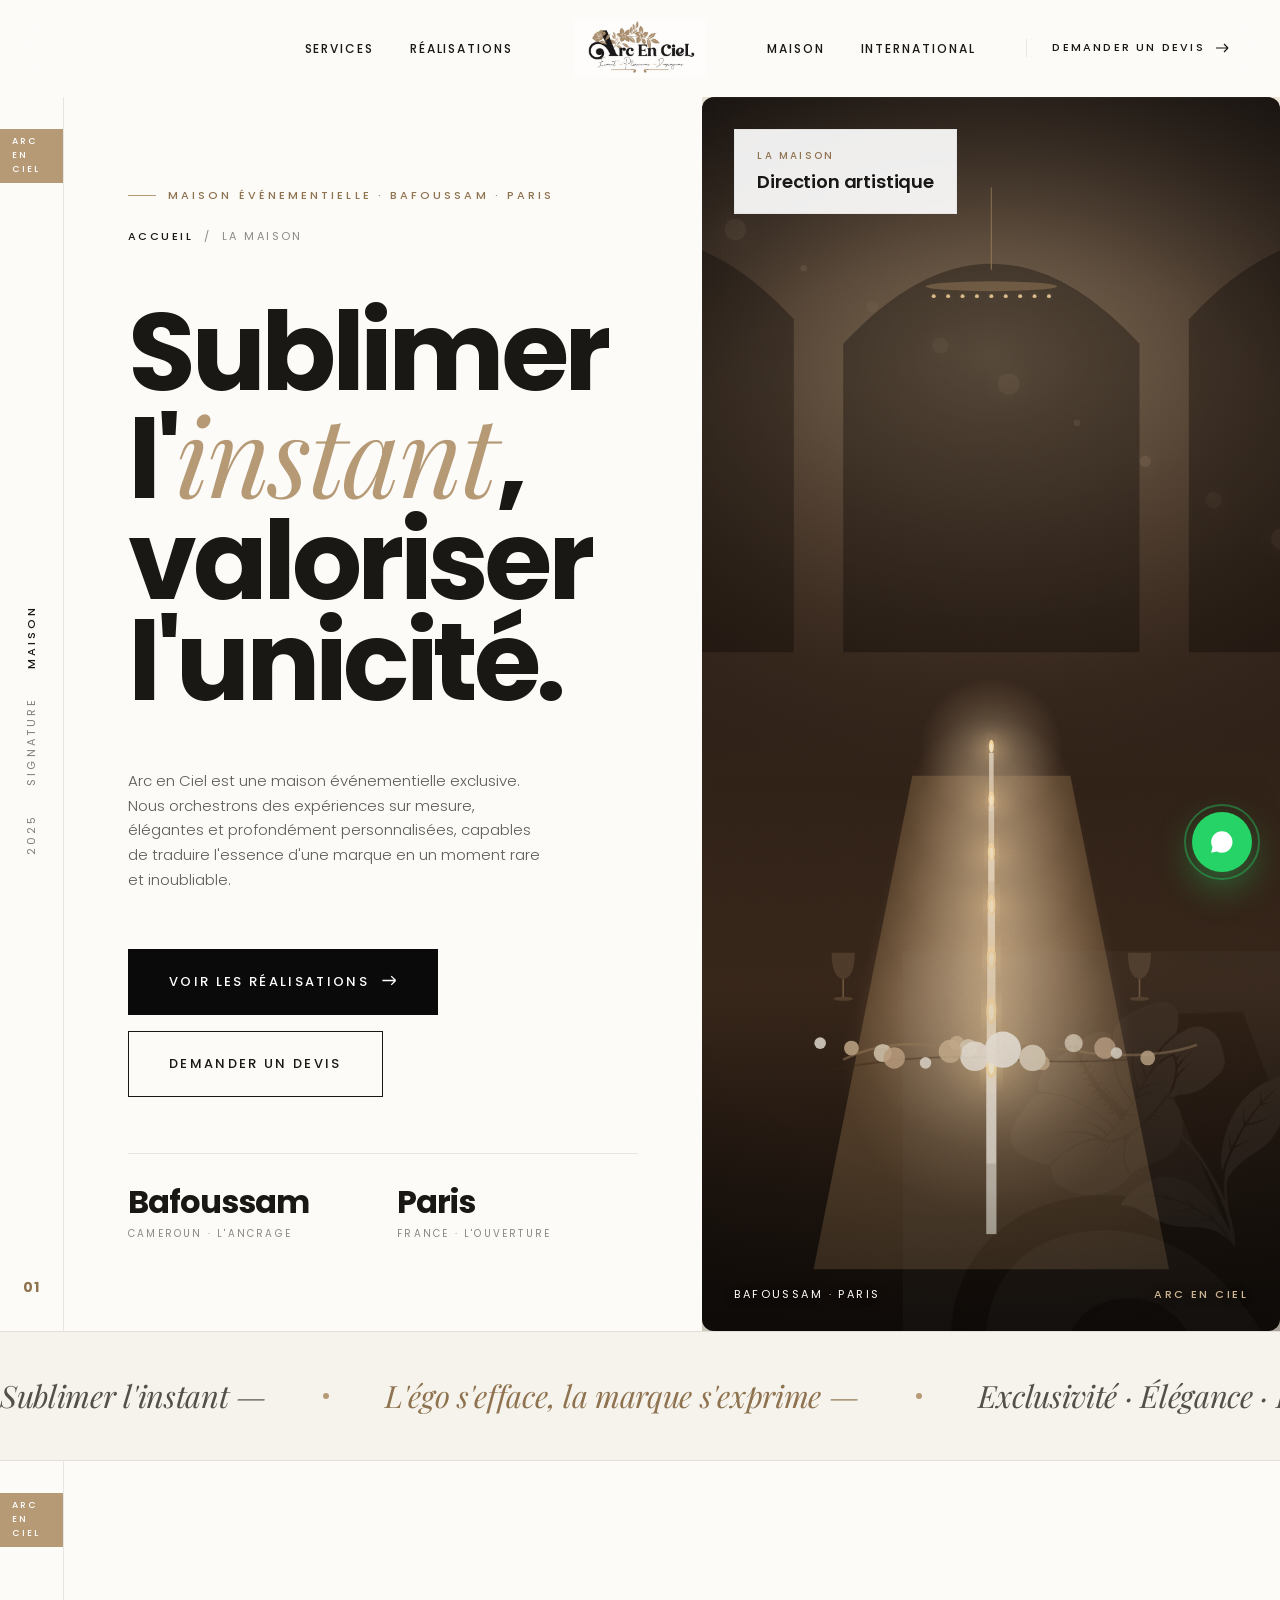
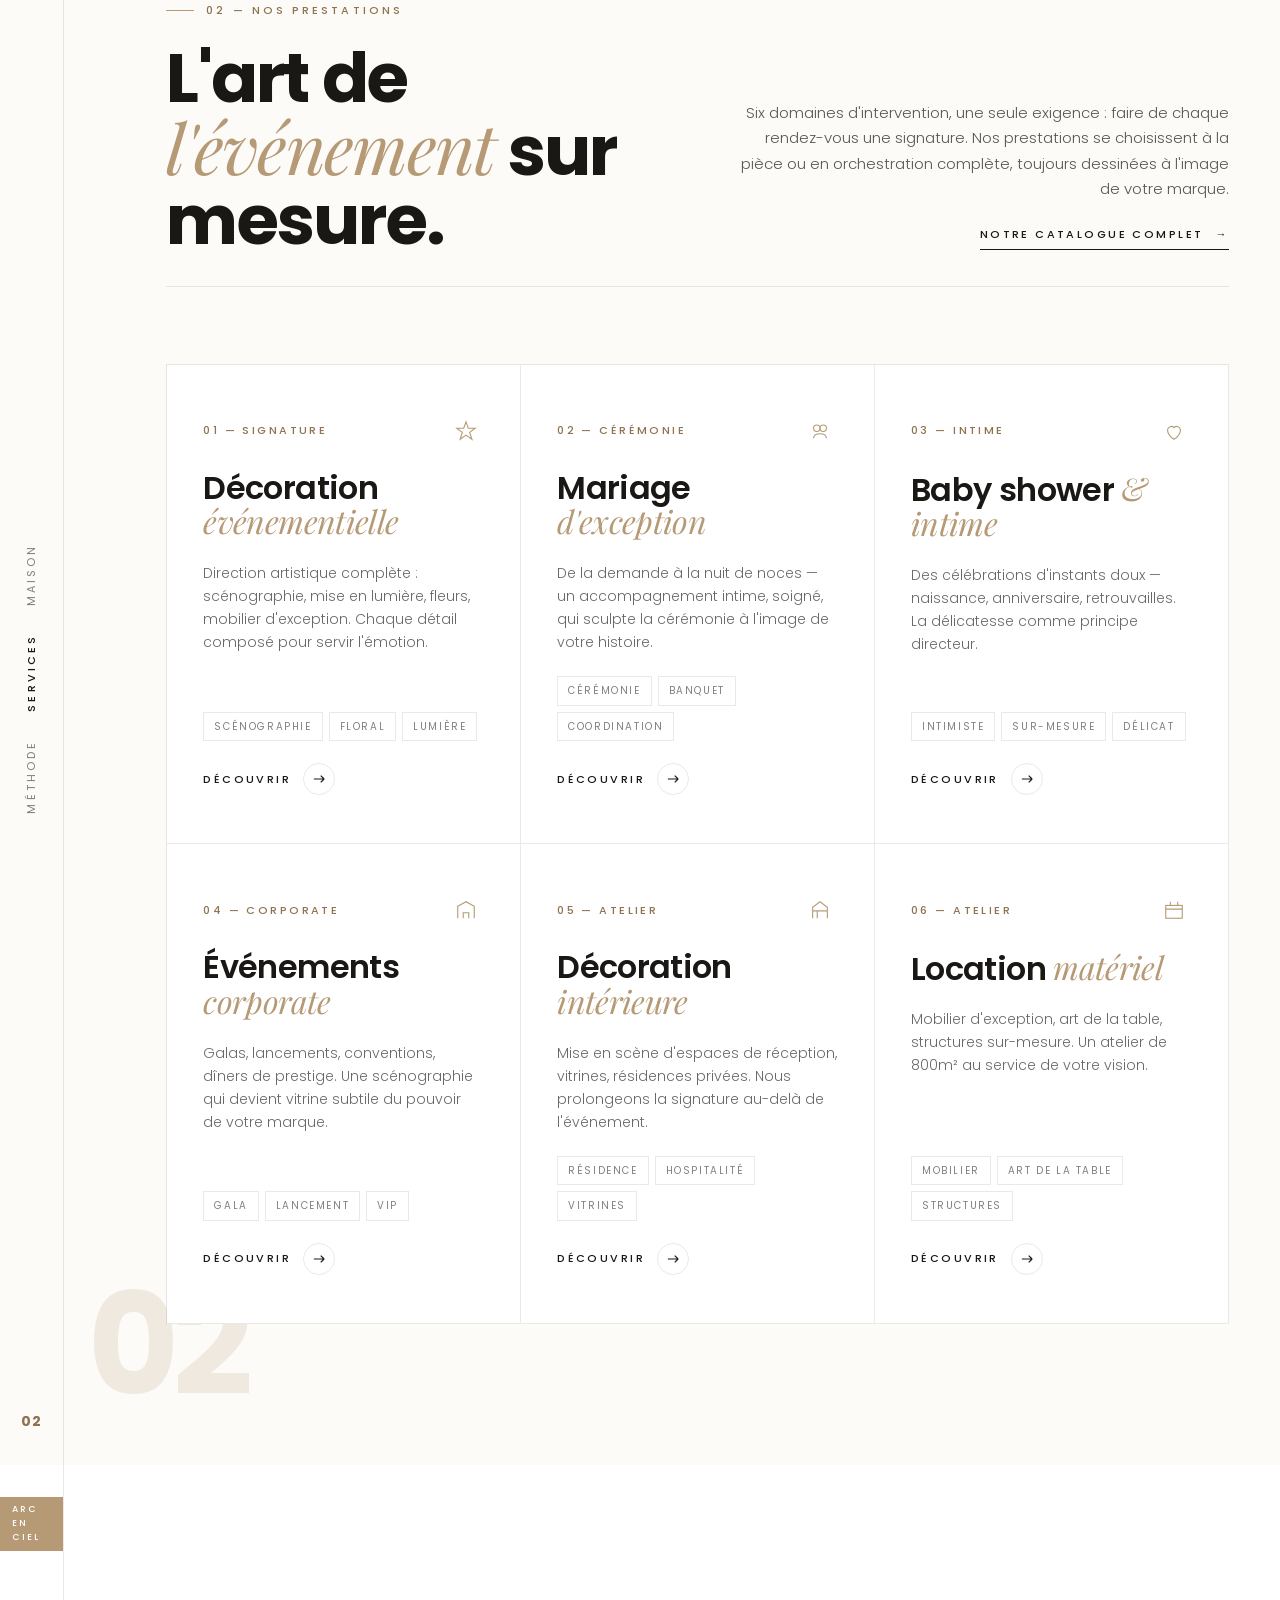
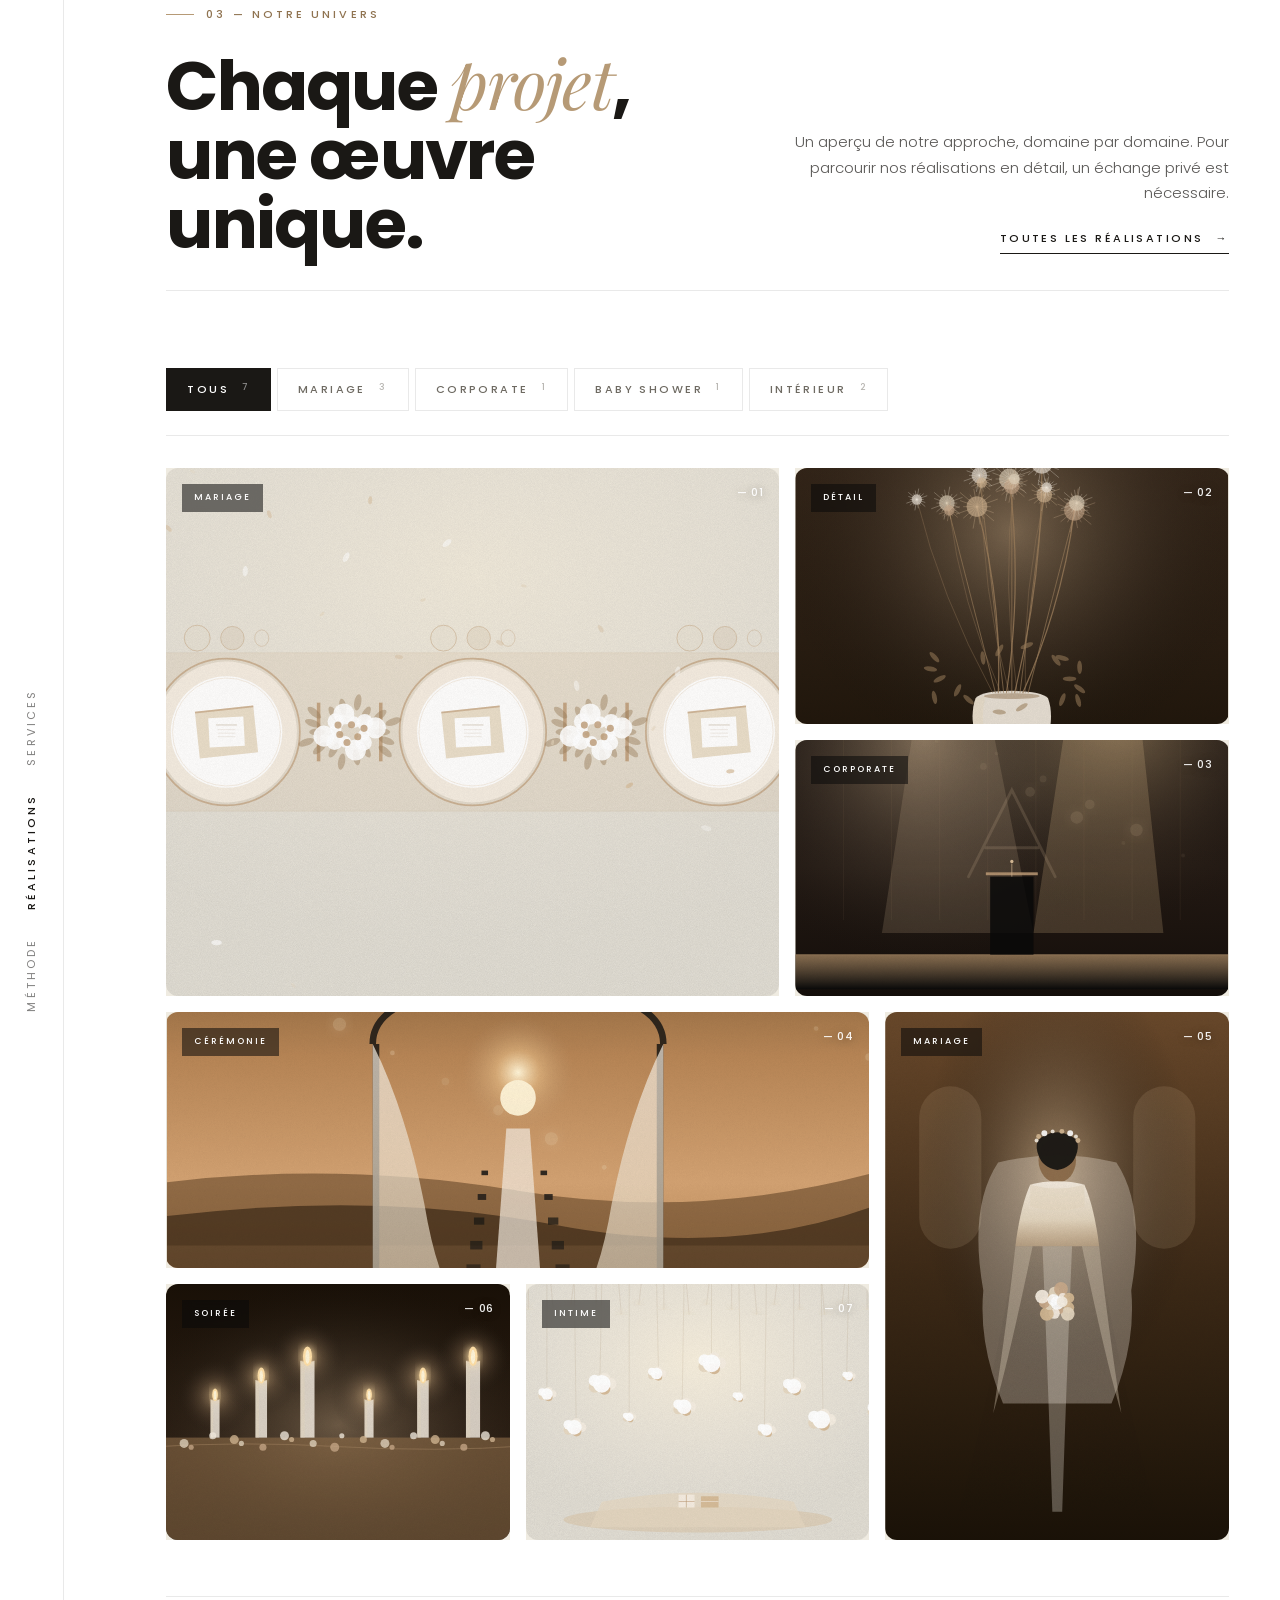
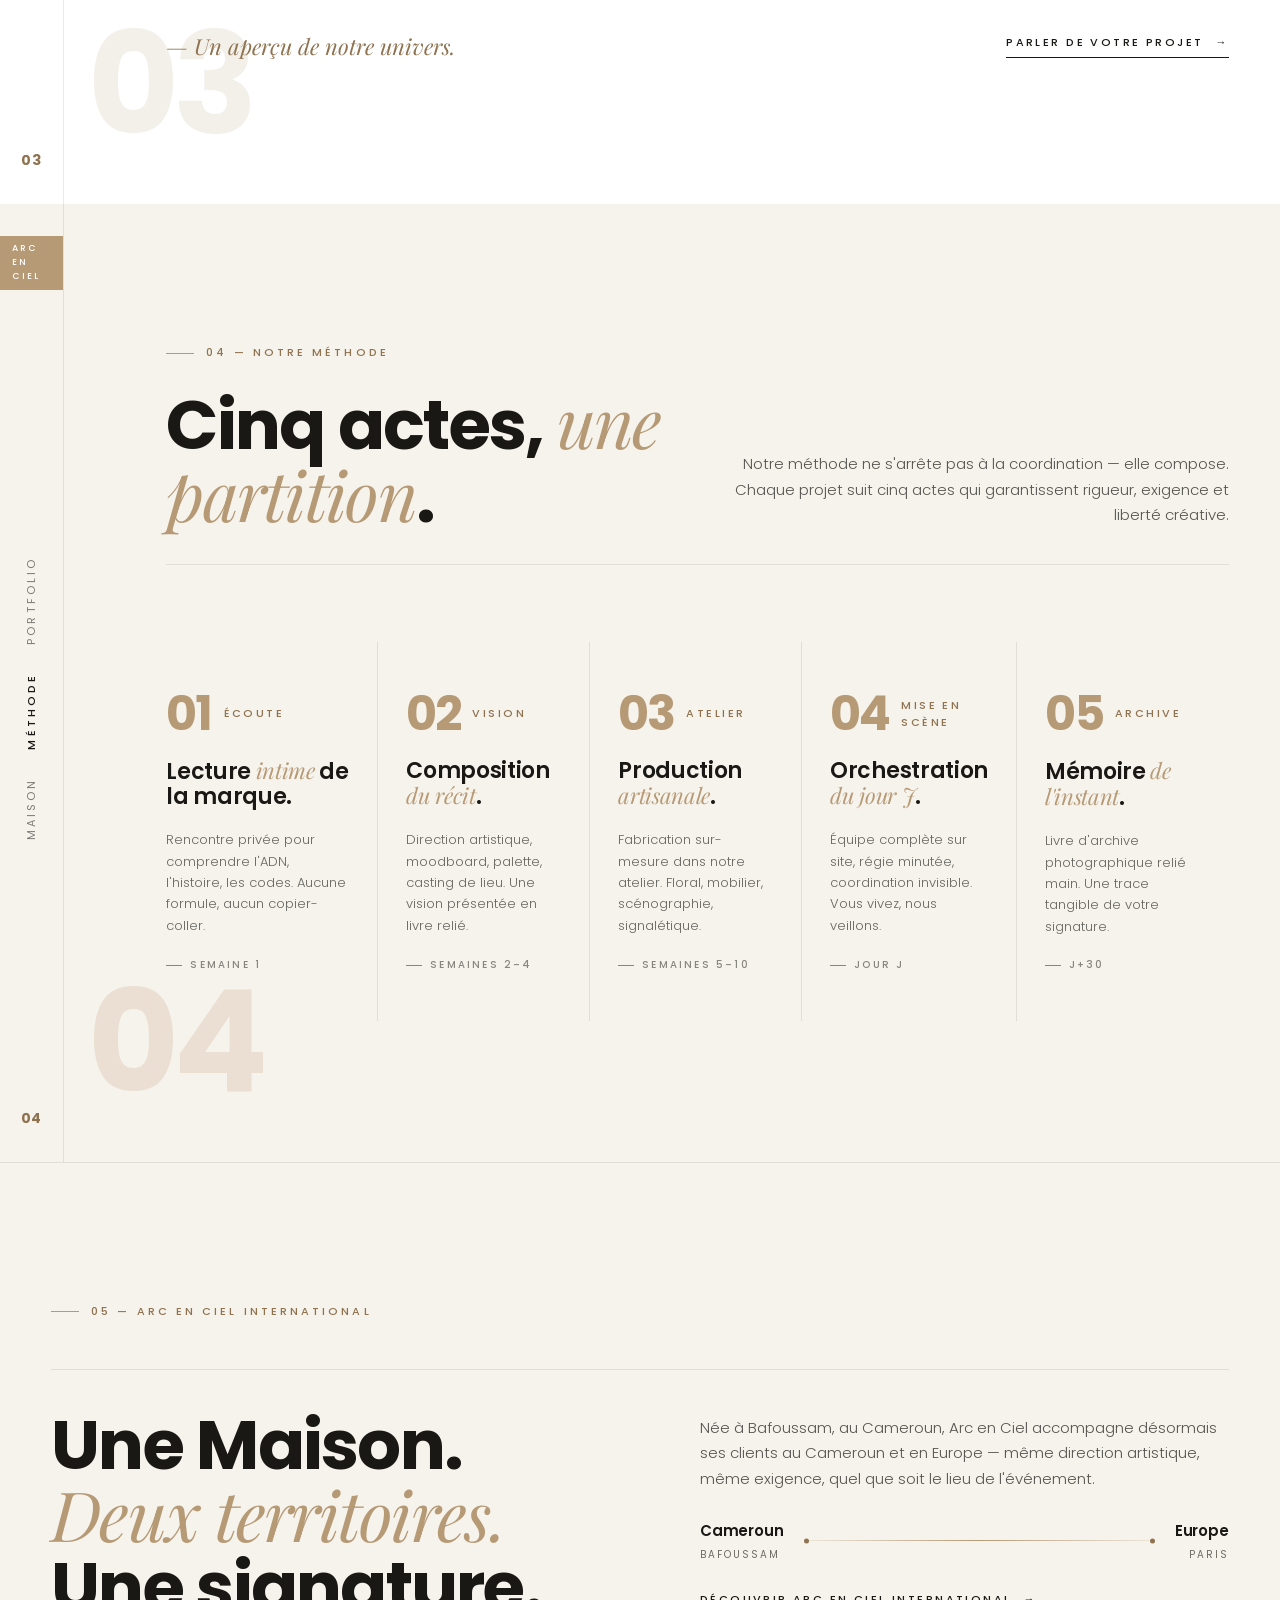
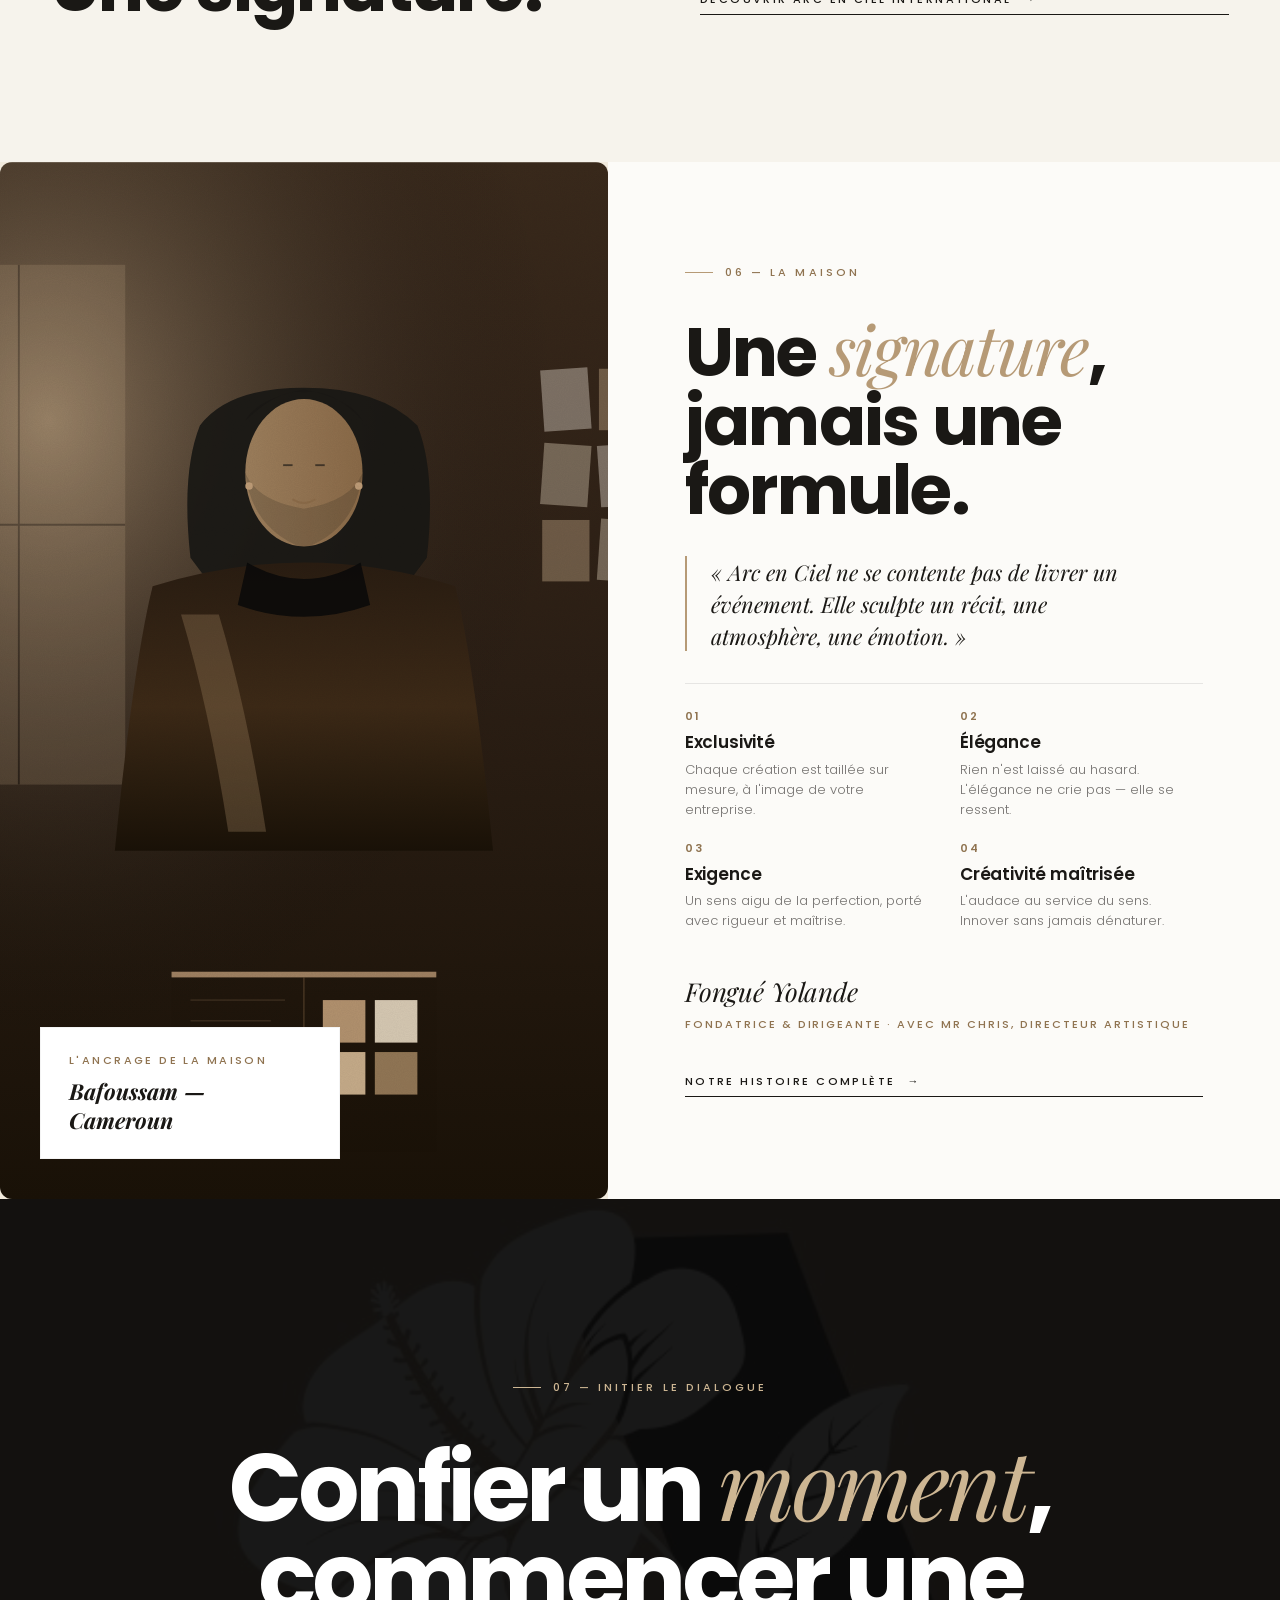
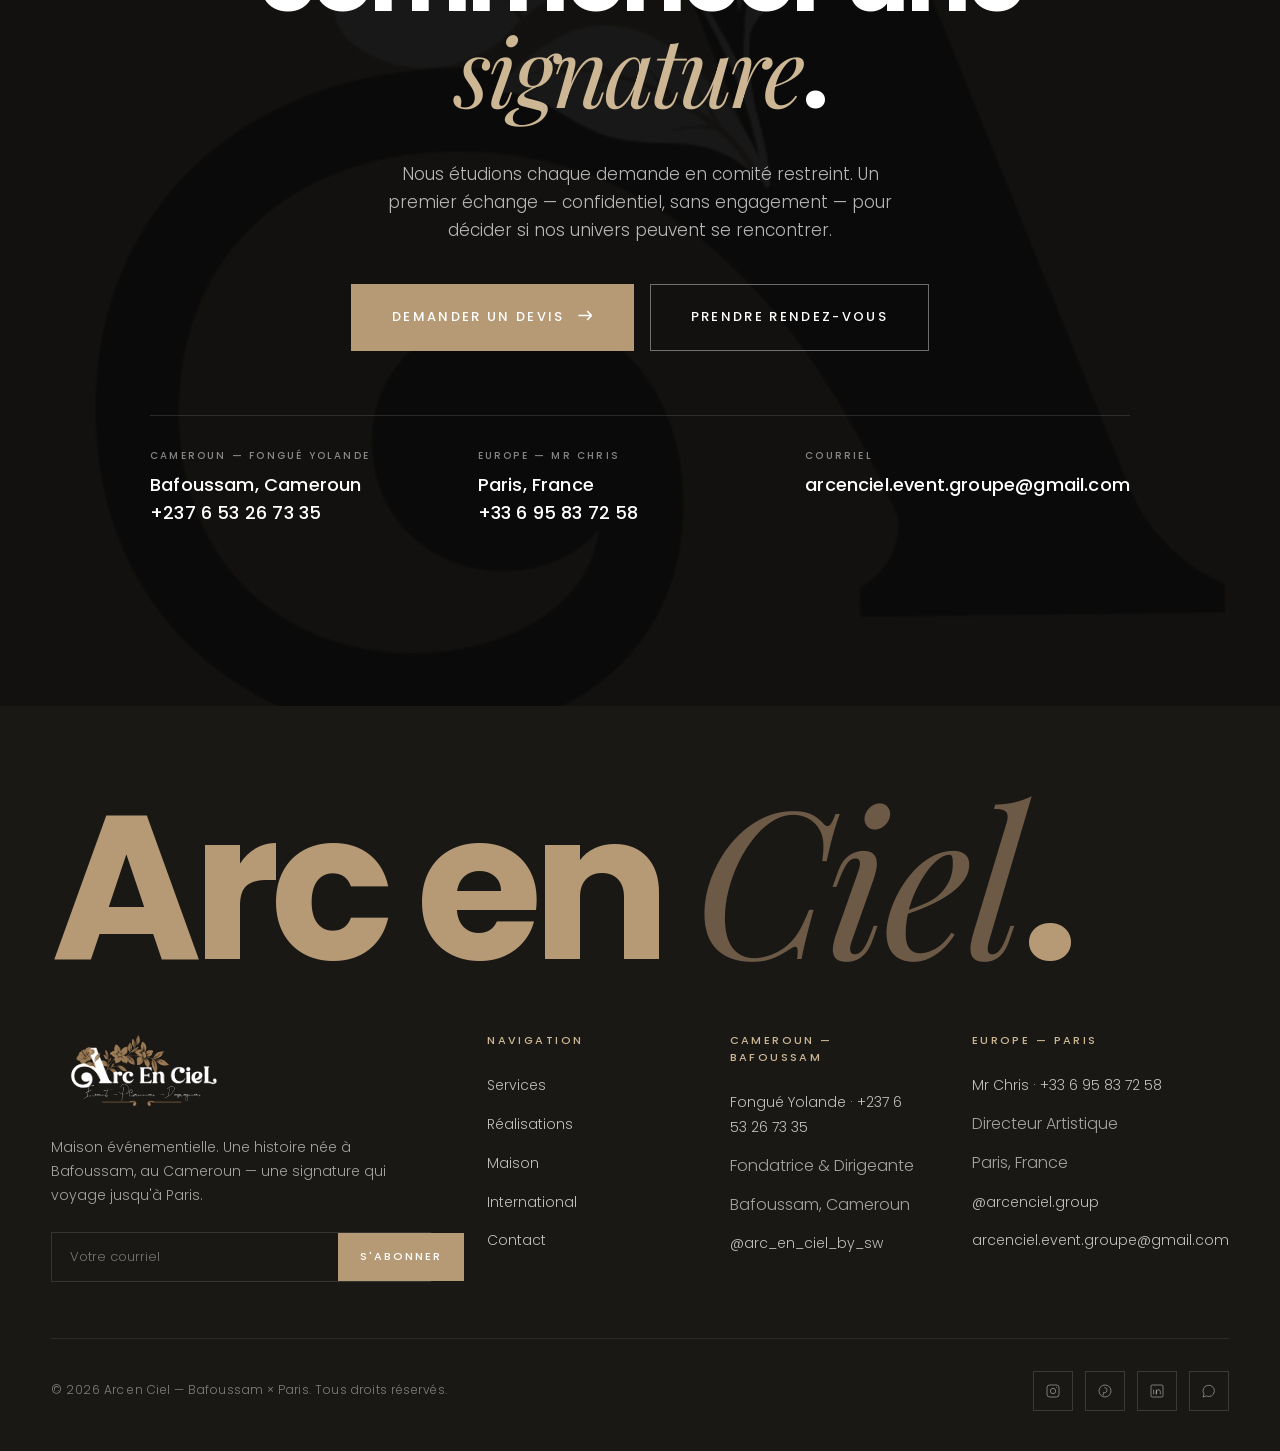
==== commit 3b5dc488: "Ajout de l'e-mail officiel arcenciel.event.groupe@gmail.com - Remplacement de [EMAIL OFFICIEL À AJOU" ====
--- a/arc-en-ciel/project/index.html
+++ b/arc-en-ciel/project/index.html
@@ -29,6 +29,7 @@
     "description": "Maison événementielle : direction artistique, conception et mise en scène d'expériences sur mesure, entre Bafoussam (Cameroun) et Paris (France).",
     "url": "https://arc-en-ciel-nu.vercel.app/",
     "logo": "https://arc-en-ciel-nu.vercel.app/assets/logo-full.jpg",
+    "email": "arcenciel.event.groupe@gmail.com",
     "areaServed": ["CM", "FR"]
   }
   </script>
@@ -628,7 +629,7 @@
           </div>
           <div>
             Courriel
-            <b>[EMAIL OFFICIEL À AJOUTER]</b>
+            <b><a href="mailto:arcenciel.event.groupe@gmail.com">arcenciel.event.groupe@gmail.com</a></b>
           </div>
         </div>
       </div>
@@ -681,7 +682,7 @@
             <li>Directeur Artistique</li>
             <li>Paris, France</li>
             <li><a href="https://www.instagram.com/arcenciel.group" target="_blank" rel="noopener">@arcenciel.group</a></li>
-            <li>[EMAIL OFFICIEL À AJOUTER]</li>
+            <li><a href="mailto:arcenciel.event.groupe@gmail.com">arcenciel.event.groupe@gmail.com</a></li>
           </ul>
         </div>
       </div>
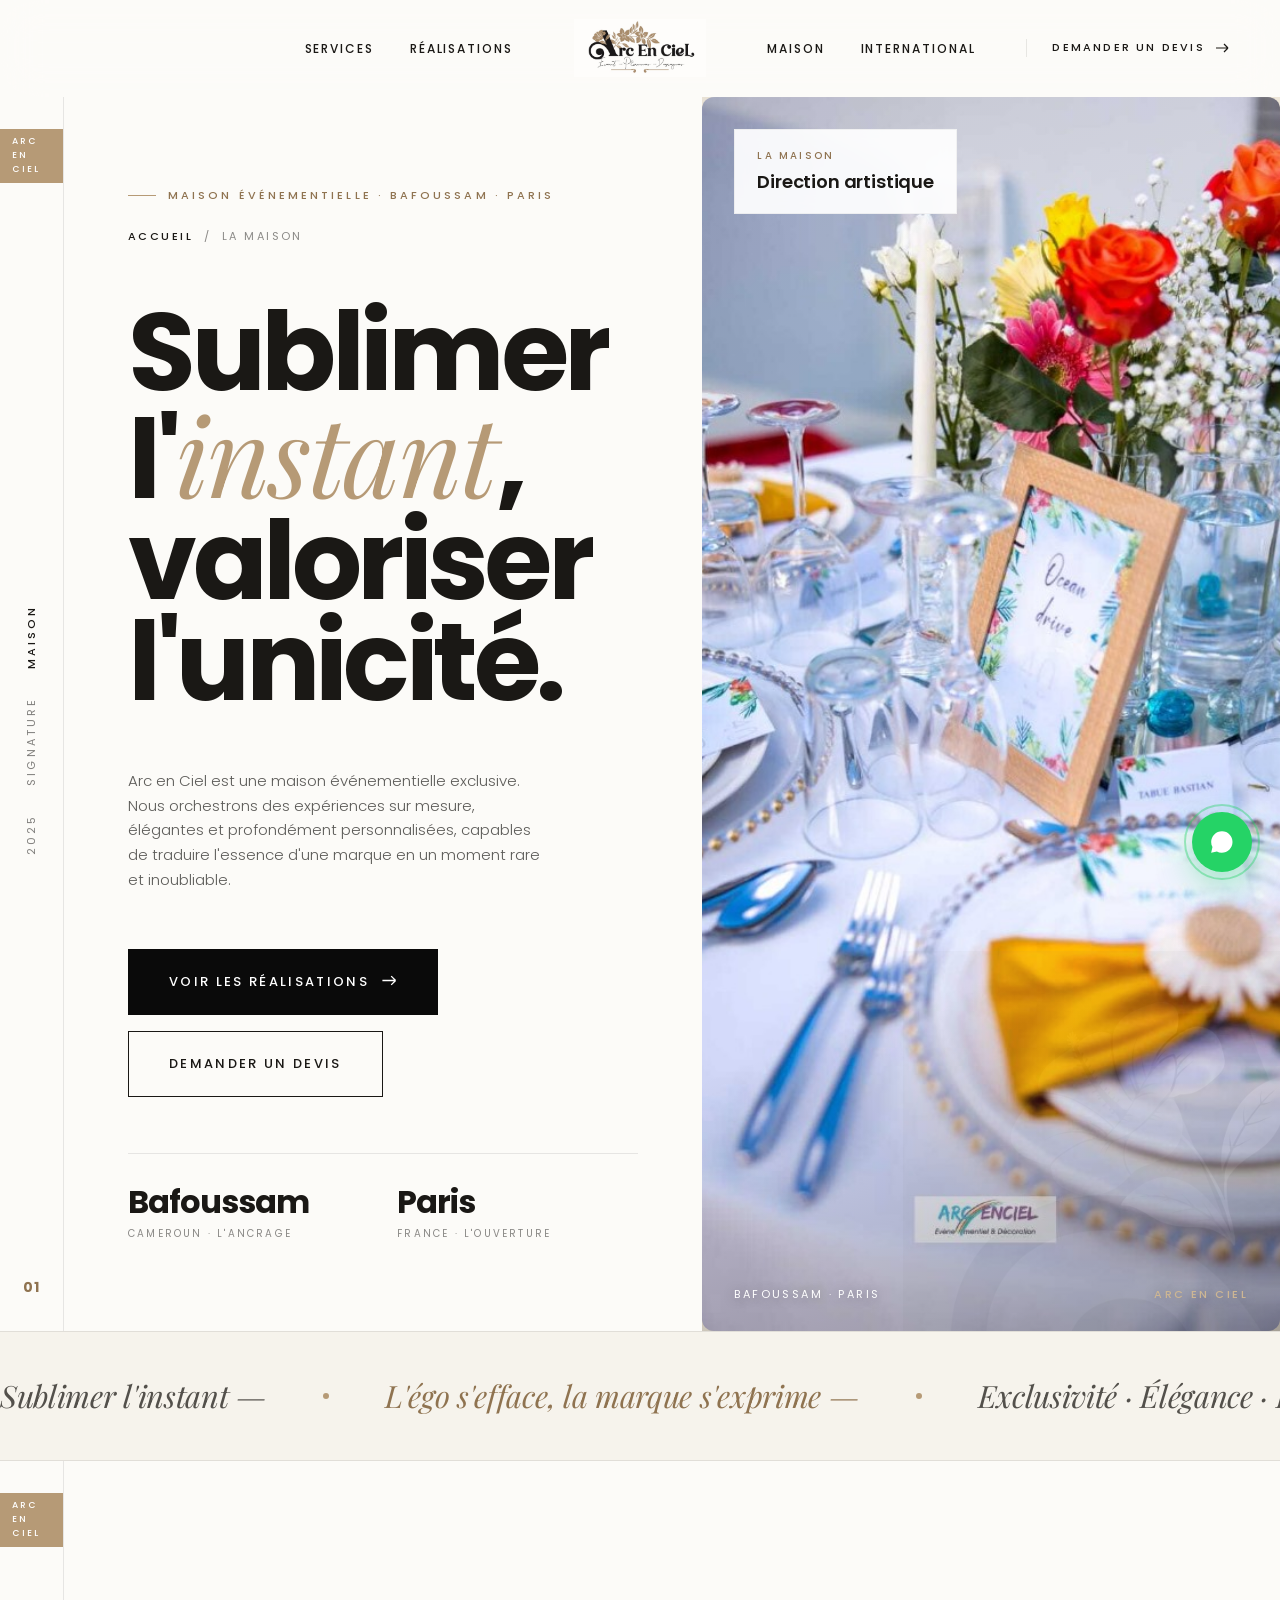
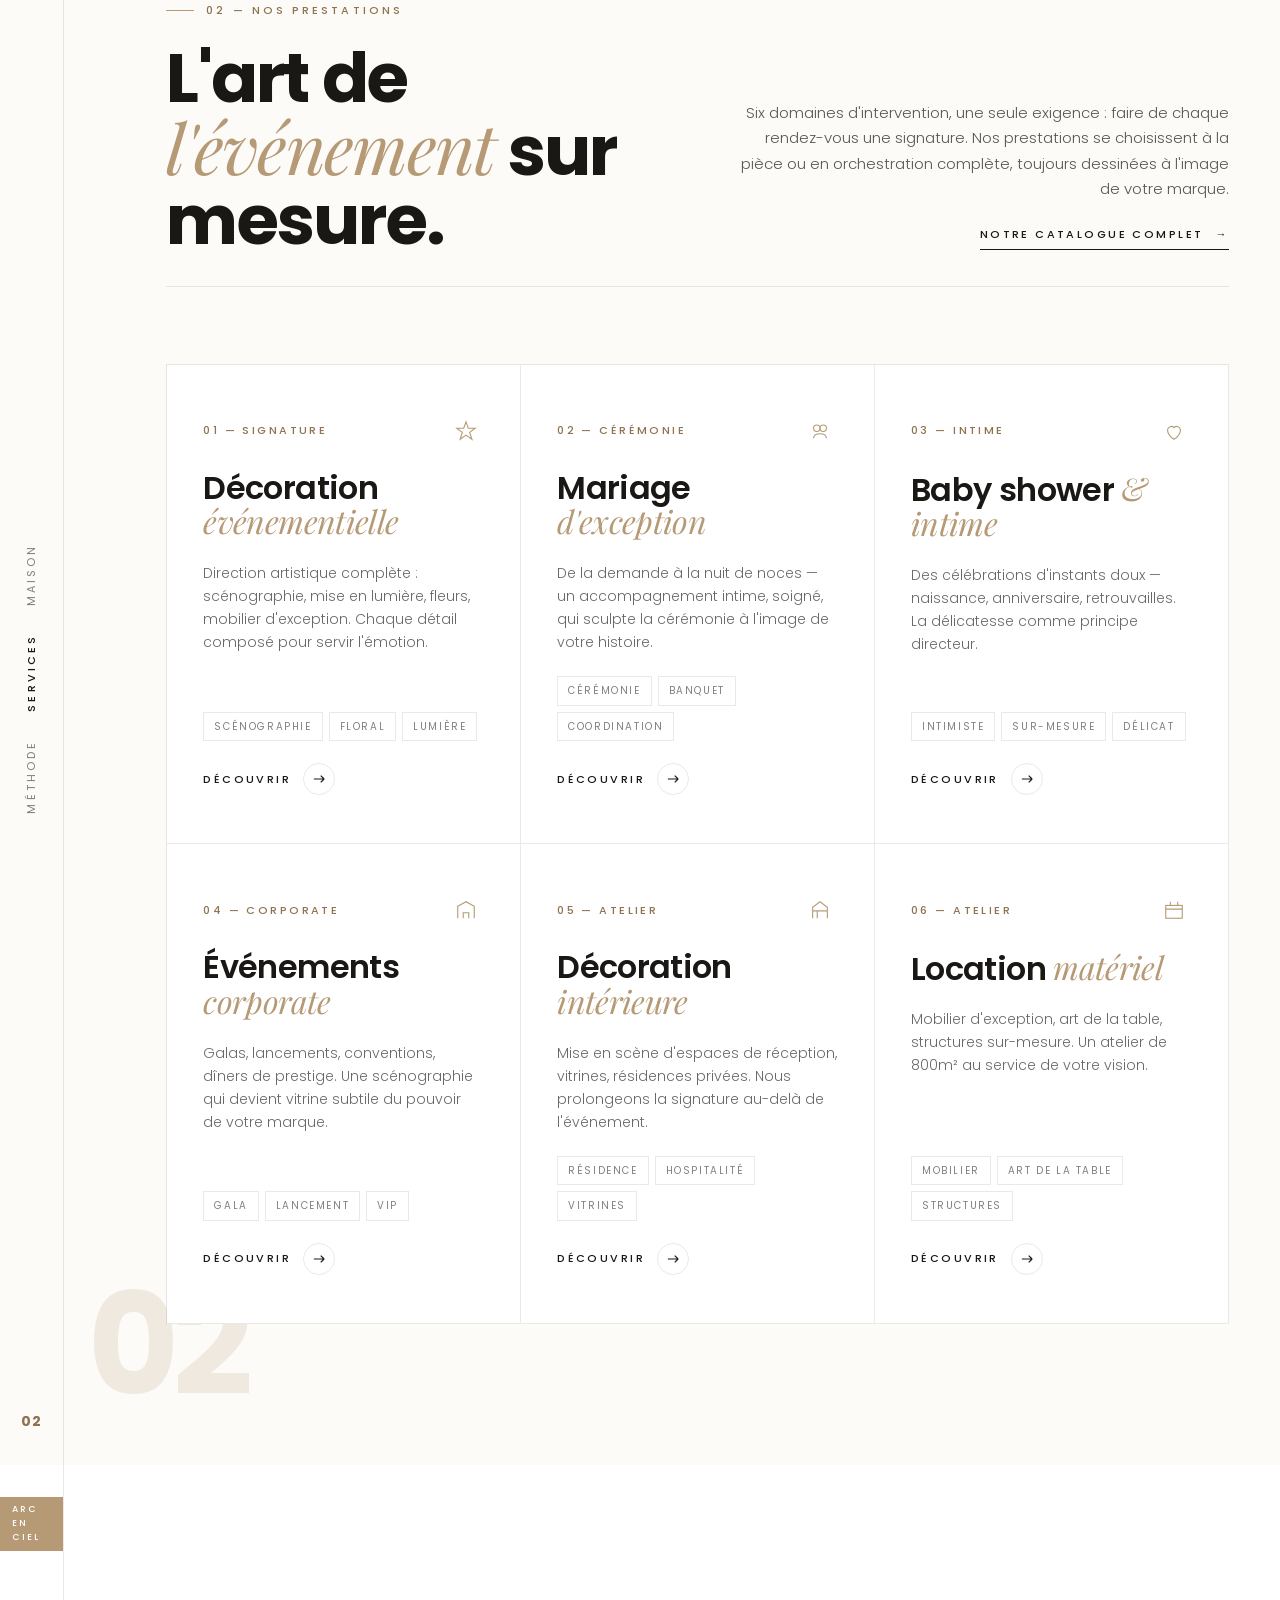
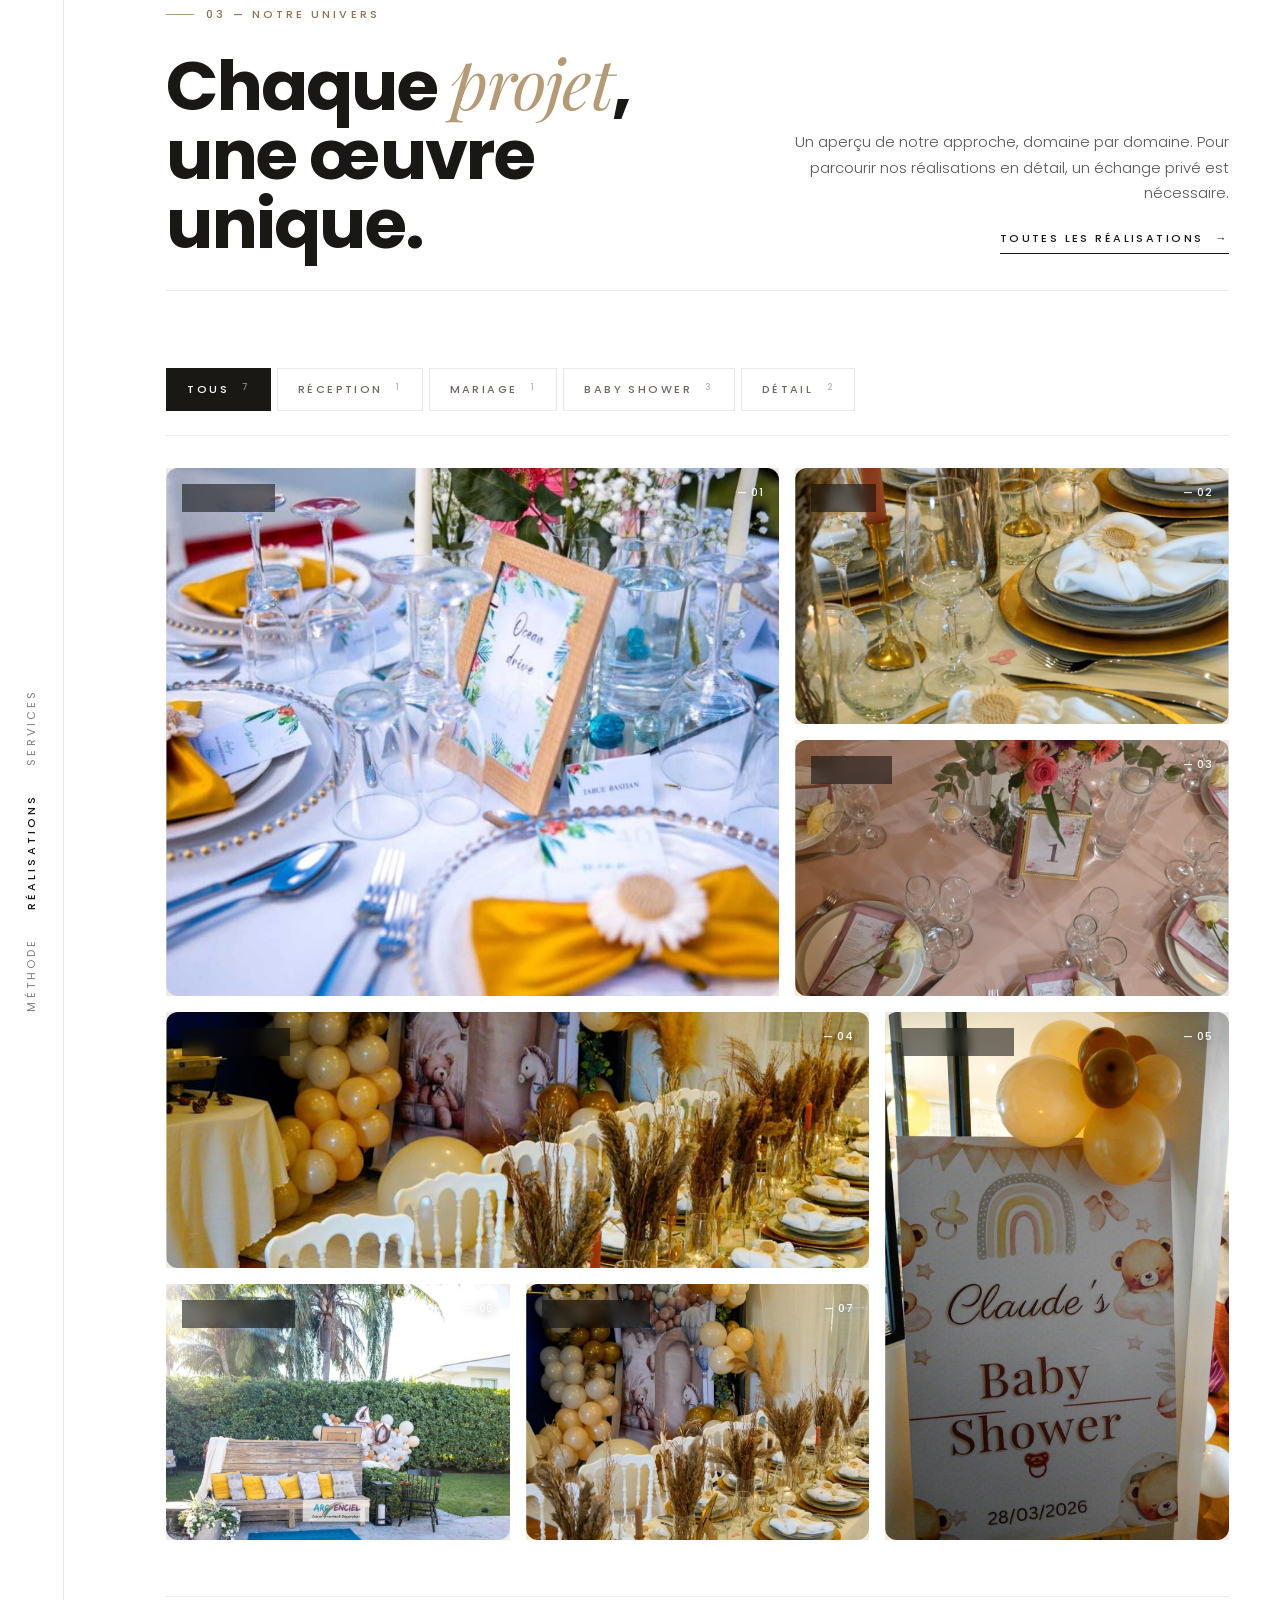
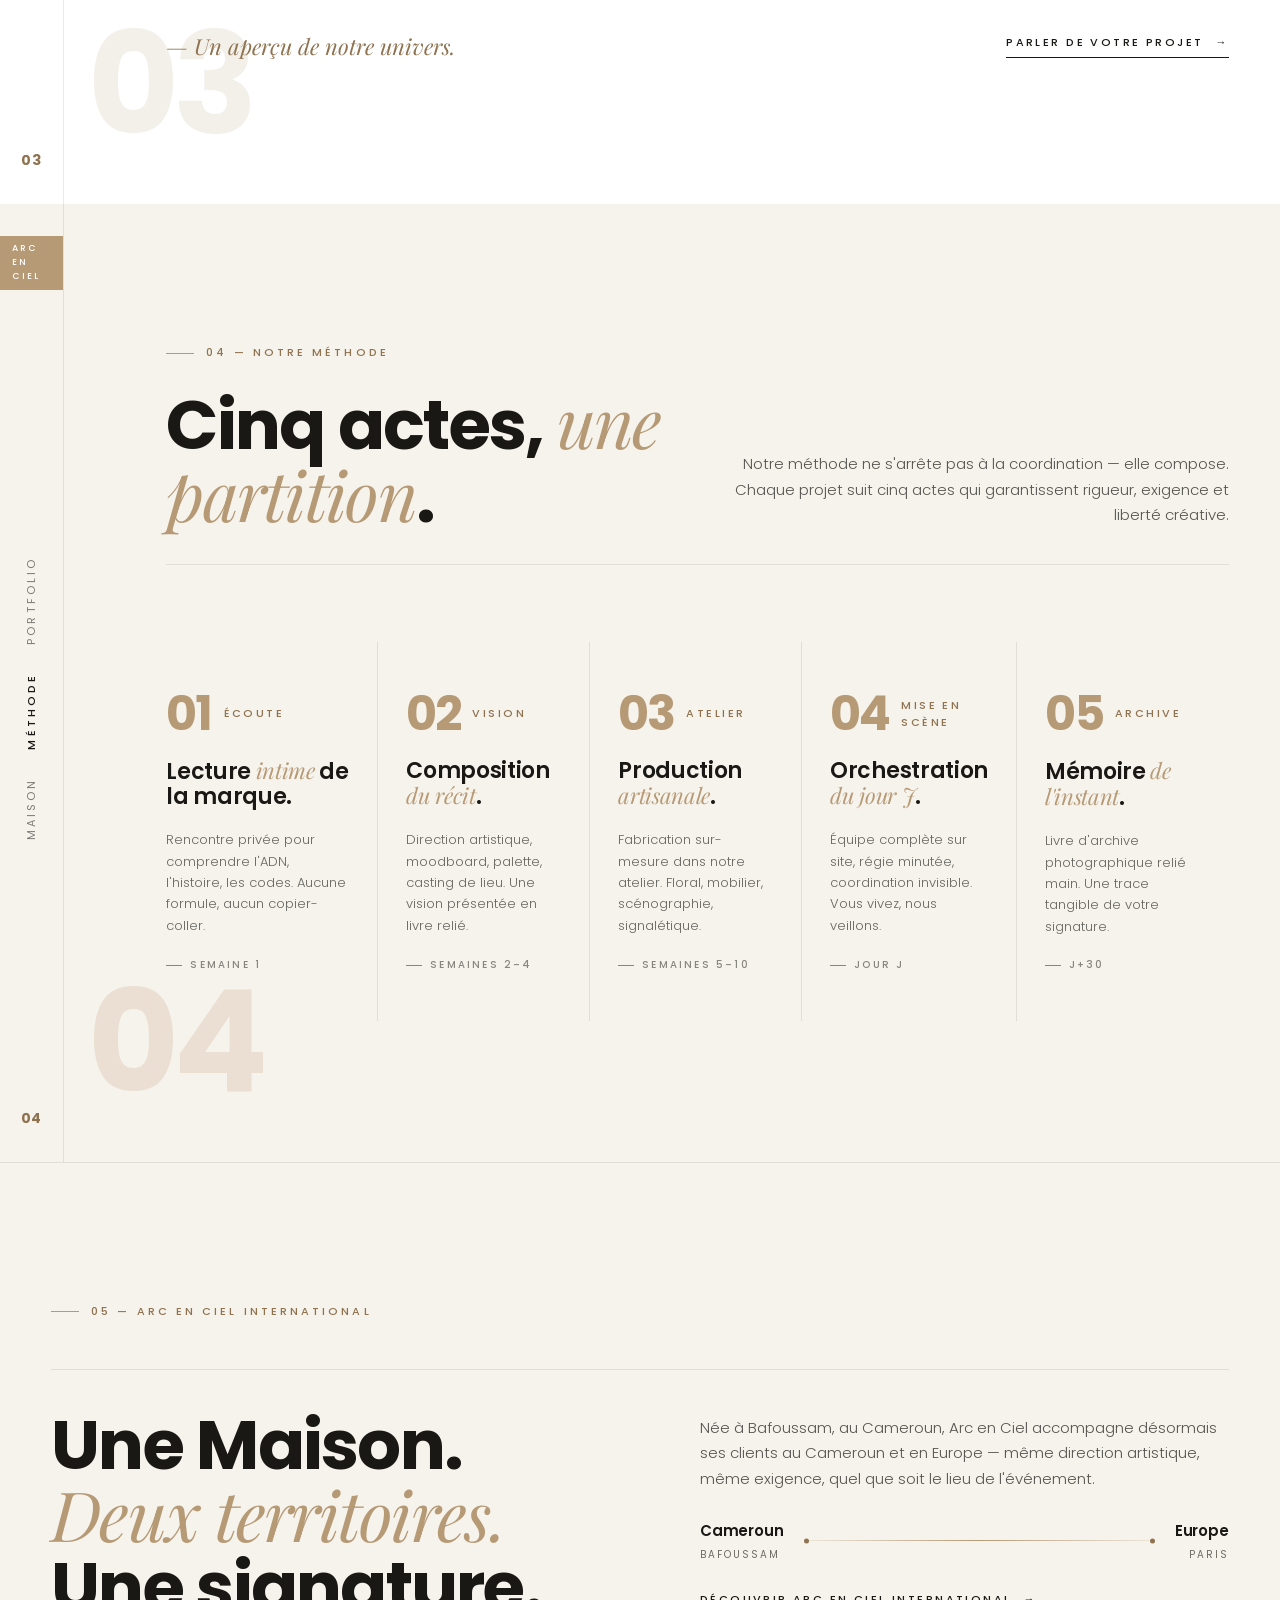
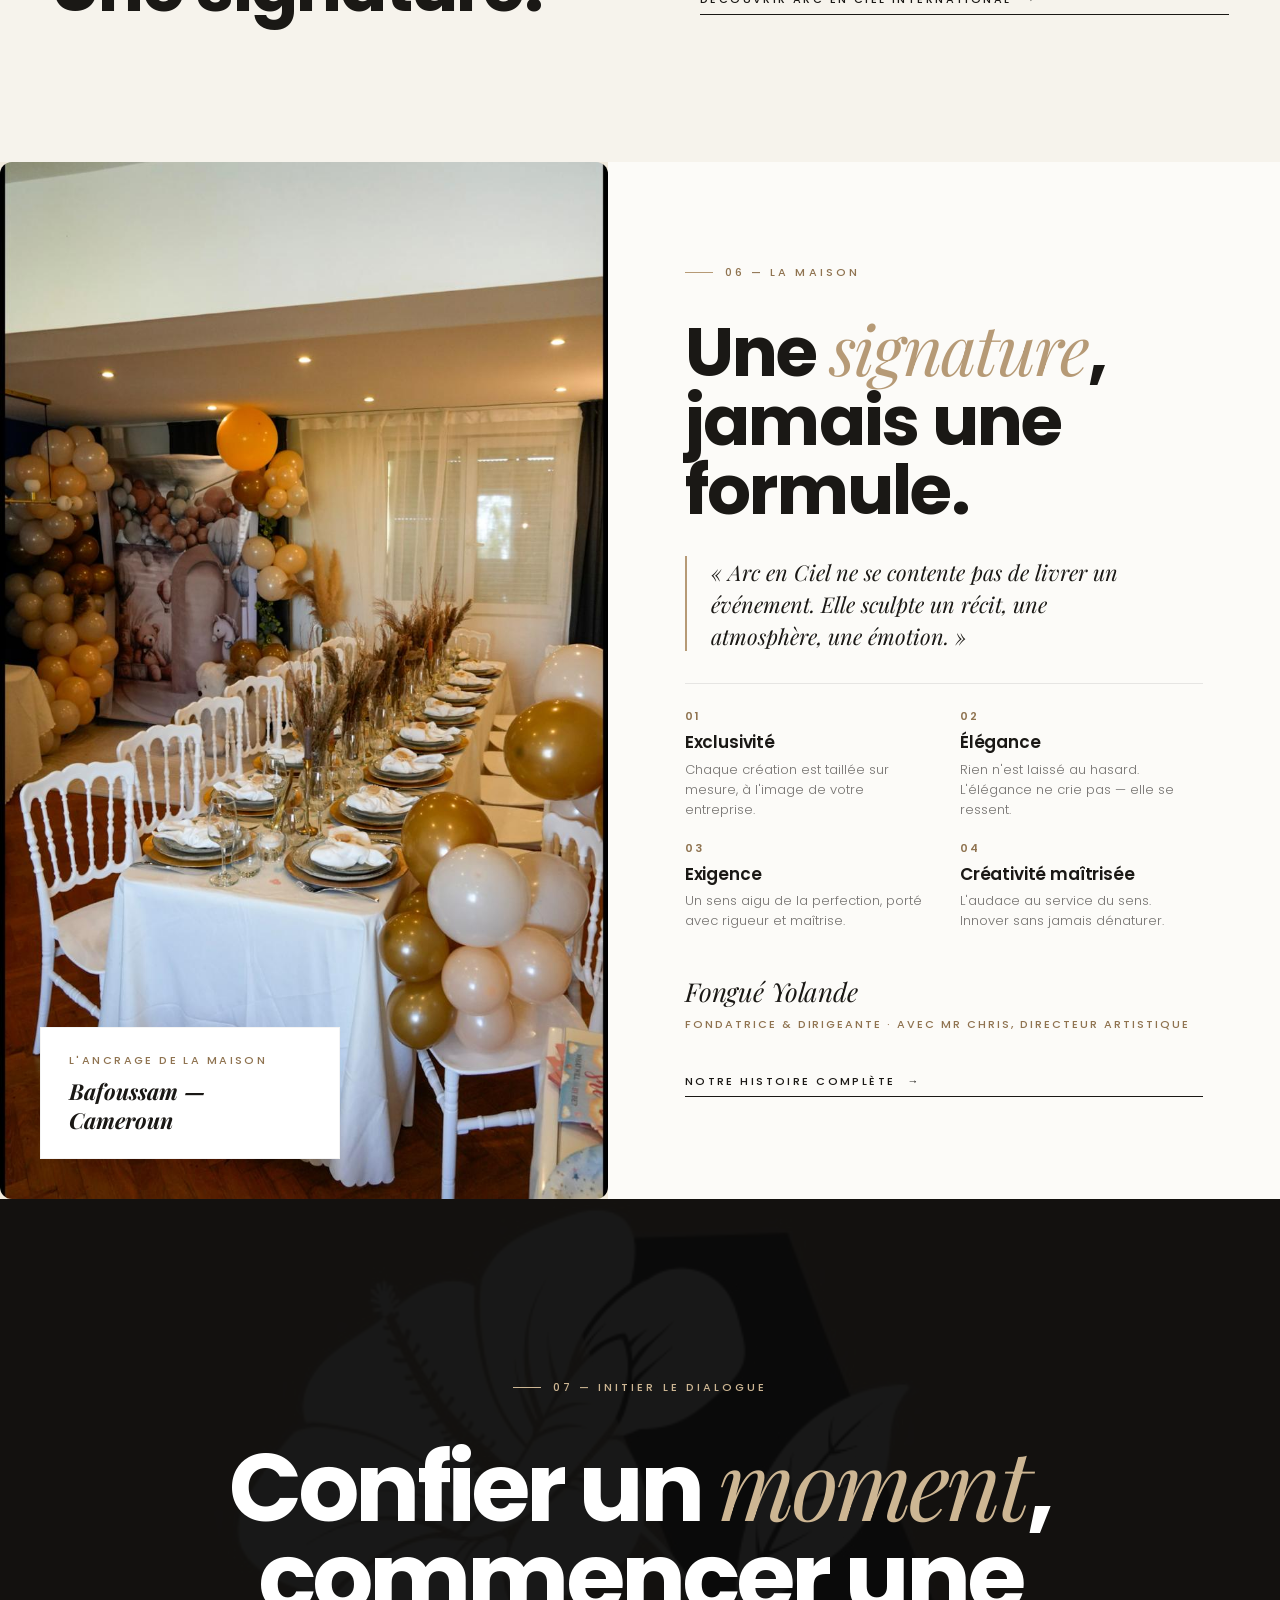
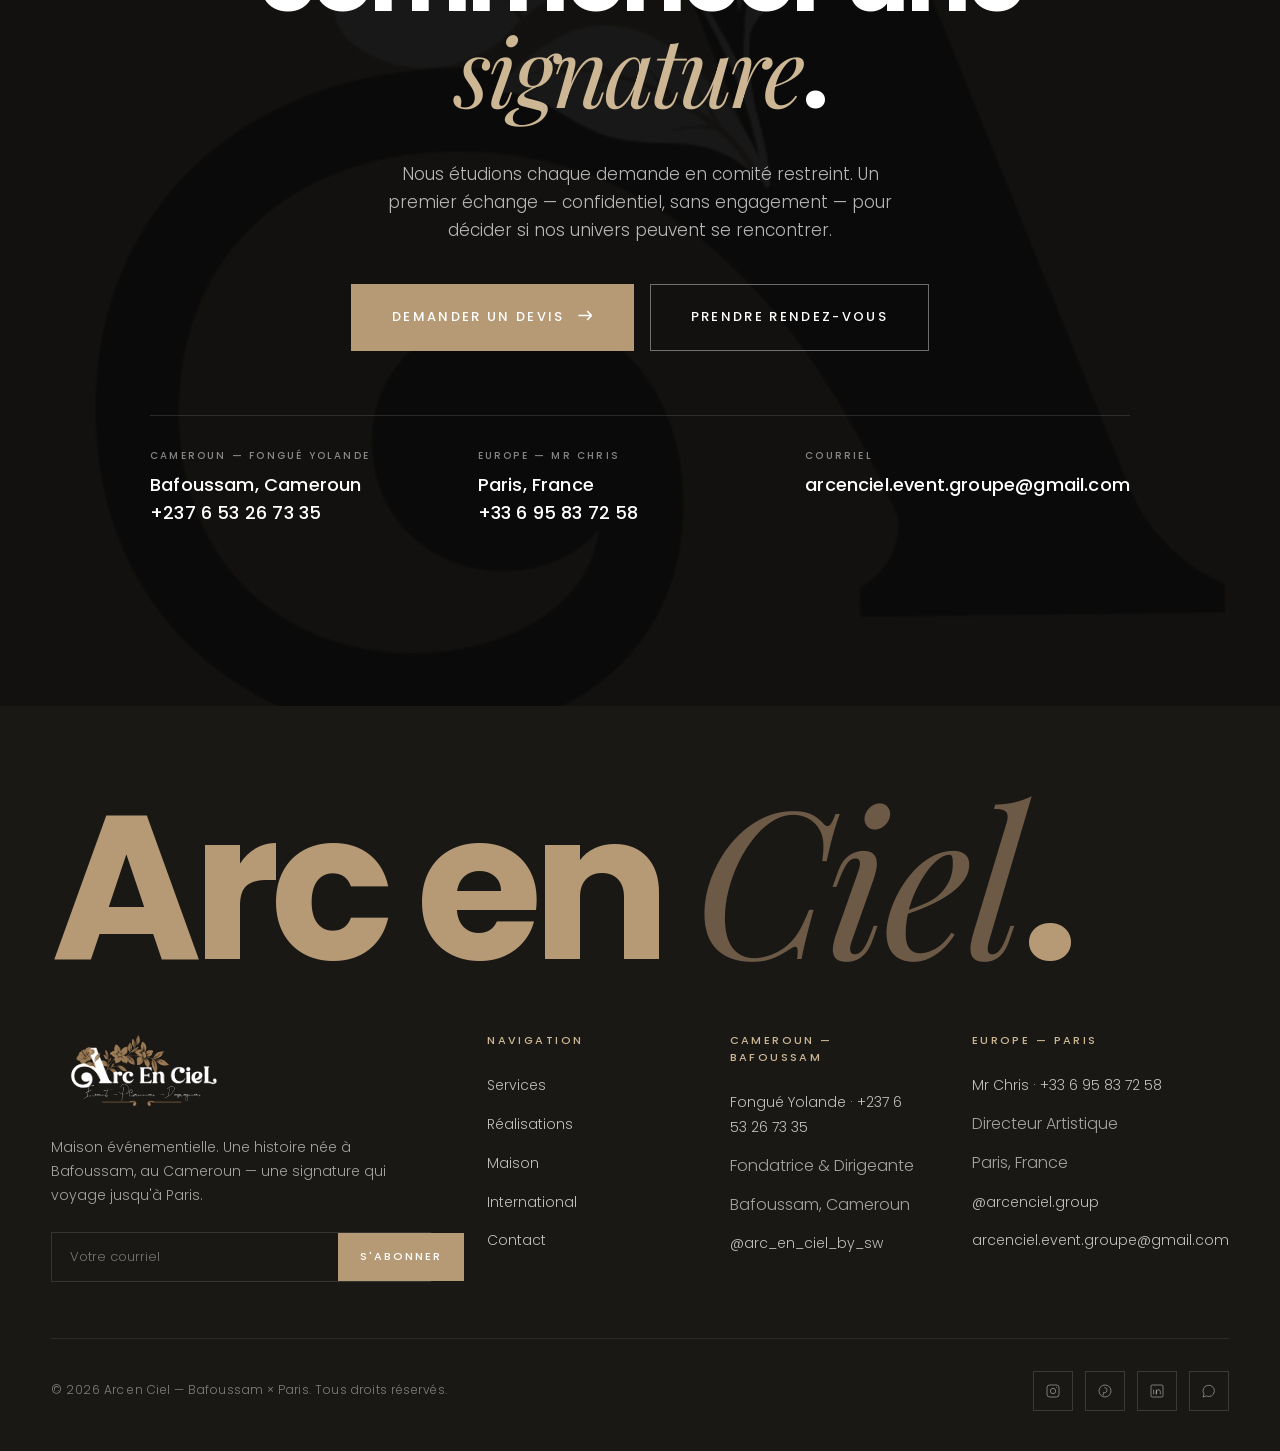
==== commit c11cd07e: "Intègre les vraies photos d'événements dans les image-slots - 9 photos retenues (uploads → assets/ph" ====
--- a/arc-en-ciel/project/index.html
+++ b/arc-en-ciel/project/index.html
@@ -138,7 +138,7 @@
     </div>
 
     <div class="hero__media">
-      <image-slot id="hero-main" src="assets/imagery/01-hero-vermeil.svg" placeholder="Visuel signature Arc en Ciel — scénographie, mise en lumière"></image-slot>
+      <image-slot id="hero-main" src="assets/photos/table-tropicale.jpg" placeholder="Visuel signature Arc en Ciel — scénographie, mise en lumière"></image-slot>
       <div class="hero__badge">
         <small>La Maison</small>
         <b>Direction artistique</b>
@@ -355,80 +355,80 @@
 
         <div class="pf-filters reveal" id="pfFilters">
           <button class="is-active" data-cat="all">Tous <span class="count">7</span></button>
-          <button data-cat="mariage">Mariage <span class="count">3</span></button>
-          <button data-cat="corporate">Corporate <span class="count">1</span></button>
-          <button data-cat="baby-shower">Baby shower <span class="count">1</span></button>
-          <button data-cat="interieur">Intérieur <span class="count">2</span></button>
+          <button data-cat="corporate">Réception <span class="count">1</span></button>
+          <button data-cat="mariage">Mariage <span class="count">1</span></button>
+          <button data-cat="baby-shower">Baby shower <span class="count">3</span></button>
+          <button data-cat="interieur">Détail <span class="count">2</span></button>
         </div>
 
         <div class="pf-grid">
-          <article class="pf-item pf-item--xl reveal" data-d="1" data-cat="mariage">
-            <image-slot id="pf-1" src="assets/imagery/02-mariage-tablescape.svg" placeholder="Mariage signature — table d'honneur, fleurs blanches & or"></image-slot>
-            <span class="pf-item__tag">Mariage</span>
+          <article class="pf-item pf-item--xl reveal" data-d="1" data-cat="corporate">
+            <image-slot id="pf-1" src="assets/photos/table-tropicale.jpg" placeholder="Réception — scénographie de table, art floral"></image-slot>
+            <span class="pf-item__tag">Réception</span>
             <span class="pf-item__num">— 01</span>
             <div class="pf-item__meta">
-              <b>Mariage <em>d'exception</em></b>
-              <small>Scénographie &amp; direction artistique</small>
+              <b>Réception <em>d'exception</em></b>
+              <small>Scénographie de table &amp; art floral</small>
             </div>
           </article>
 
           <article class="pf-item pf-item--md reveal" data-d="2" data-cat="interieur">
-            <image-slot id="pf-2" src="assets/imagery/03-floral-sepia.svg" placeholder="Détail floral — fleurs séchées, monochrome maron"></image-slot>
+            <image-slot id="pf-2" src="assets/photos/art-de-la-table.jpg" placeholder="Détail — art de la table, matières, composition"></image-slot>
             <span class="pf-item__tag">Détail</span>
             <span class="pf-item__num">— 02</span>
             <div class="pf-item__meta">
-              <b>Art <em>floral</em></b>
-              <small>Composition signature</small>
-            </div>
-          </article>
-
-          <article class="pf-item pf-item--sm reveal" data-d="3" data-cat="corporate">
-            <image-slot id="pf-3" src="assets/imagery/04-gala-corporate.svg" placeholder="Gala corporate — scène, éclairage chaud, marque visible"></image-slot>
-            <span class="pf-item__tag">Corporate</span>
+              <b>Art <em>de la table</em></b>
+              <small>Composition &amp; matières</small>
+            </div>
+          </article>
+
+          <article class="pf-item pf-item--sm reveal" data-d="3" data-cat="mariage">
+            <image-slot id="pf-3" src="assets/photos/mariage-table-honneur.jpg" placeholder="Mariage — table d'honneur, centre floral"></image-slot>
+            <span class="pf-item__tag">Mariage</span>
             <span class="pf-item__num">— 03</span>
             <div class="pf-item__meta">
-              <b>Événement <em>corporate</em></b>
-              <small>Gala &amp; lancement de marque</small>
-            </div>
-          </article>
-
-          <article class="pf-item pf-item--wide reveal" data-d="1" data-cat="mariage">
-            <image-slot id="pf-4" src="assets/imagery/05-ceremonie-canopy.svg" placeholder="Cérémonie sous chapiteau — vue d'ensemble, golden hour"></image-slot>
-            <span class="pf-item__tag">Cérémonie</span>
+              <b>Mariage <em>d'exception</em></b>
+              <small>Table d'honneur &amp; centre floral</small>
+            </div>
+          </article>
+
+          <article class="pf-item pf-item--wide reveal" data-d="1" data-cat="baby-shower">
+            <image-slot id="pf-4" src="assets/photos/baby-shower-salle.jpg" placeholder="Baby shower — mise en scène complète de la salle"></image-slot>
+            <span class="pf-item__tag">Baby shower</span>
             <span class="pf-item__num">— 04</span>
             <div class="pf-item__meta">
-              <b>Cérémonie <em>en plein air</em></b>
-              <small>Direction artistique &amp; mise en scène</small>
-            </div>
-          </article>
-
-          <article class="pf-item pf-item--tall reveal" data-d="2" data-cat="mariage">
-            <image-slot id="pf-5" src="assets/imagery/06-mariee-portrait.svg" placeholder="Portrait vertical — robe & décor, élégance pure"></image-slot>
-            <span class="pf-item__tag">Mariage</span>
+              <b>Baby shower <em>& intime</em></b>
+              <small>Mise en scène complète</small>
+            </div>
+          </article>
+
+          <article class="pf-item pf-item--tall reveal" data-d="2" data-cat="baby-shower">
+            <image-slot id="pf-5" src="assets/photos/signaletique-accueil.jpg" placeholder="Signalétique — panneau d'accueil sur mesure"></image-slot>
+            <span class="pf-item__tag">Signalétique</span>
             <span class="pf-item__num">— 05</span>
             <div class="pf-item__meta">
-              <b>Mariage <em>intime</em></b>
-              <small>Décor &amp; art de la table</small>
+              <b>Papeterie <em>& accueil</em></b>
+              <small>Panneau d'accueil sur mesure</small>
             </div>
           </article>
 
           <article class="pf-item pf-item--reg reveal" data-d="3" data-cat="interieur">
-            <image-slot id="pf-6" src="assets/imagery/07-soiree-bougies.svg" placeholder="Mise en lumière du soir — bougies, table"></image-slot>
-            <span class="pf-item__tag">Soirée</span>
+            <image-slot id="pf-6" src="assets/photos/jardin-anniversaire.jpg" placeholder="Anniversaire — décor de jardin, mobilier"></image-slot>
+            <span class="pf-item__tag">Anniversaire</span>
             <span class="pf-item__num">— 06</span>
             <div class="pf-item__meta">
-              <b>Dîner <em>privé</em></b>
-              <small>Mise en lumière du soir</small>
+              <b>Anniversaire <em>en extérieur</em></b>
+              <small>Décor de jardin &amp; mobilier</small>
             </div>
           </article>
 
           <article class="pf-item pf-item--reg reveal" data-d="4" data-cat="baby-shower">
-            <image-slot id="pf-7" src="assets/imagery/08-baby-shower.svg" placeholder="Baby shower — pastel doux, suspensions florales"></image-slot>
-            <span class="pf-item__tag">Intime</span>
+            <image-slot id="pf-7" src="assets/photos/baby-shower-arche.jpg" placeholder="Baby shower — arche de ballons, backdrop"></image-slot>
+            <span class="pf-item__tag">Baby shower</span>
             <span class="pf-item__num">— 07</span>
             <div class="pf-item__meta">
-              <b>Célébration <em>intime</em></b>
-              <small>Baby shower &amp; naissance</small>
+              <b>Arche <em>de ballons</em></b>
+              <small>Backdrop &amp; scénographie</small>
             </div>
           </article>
         </div>
@@ -547,7 +547,7 @@
   <!-- ========== Editorial / About ========== -->
   <section class="editorial" id="about" data-screen-label="Maison">
     <div class="editorial__media">
-      <image-slot id="about" src="assets/imagery/09-fondatrice.svg" placeholder="Portrait éditorial — la Maison, lumière naturelle"></image-slot>
+      <image-slot id="about" src="assets/photos/baby-shower-vue.jpg" placeholder="Portrait éditorial — la Maison, lumière naturelle"></image-slot>
       <div class="stamp">
         <small>L'ancrage de la Maison</small>
         <b>Bafoussam — Cameroun</b>
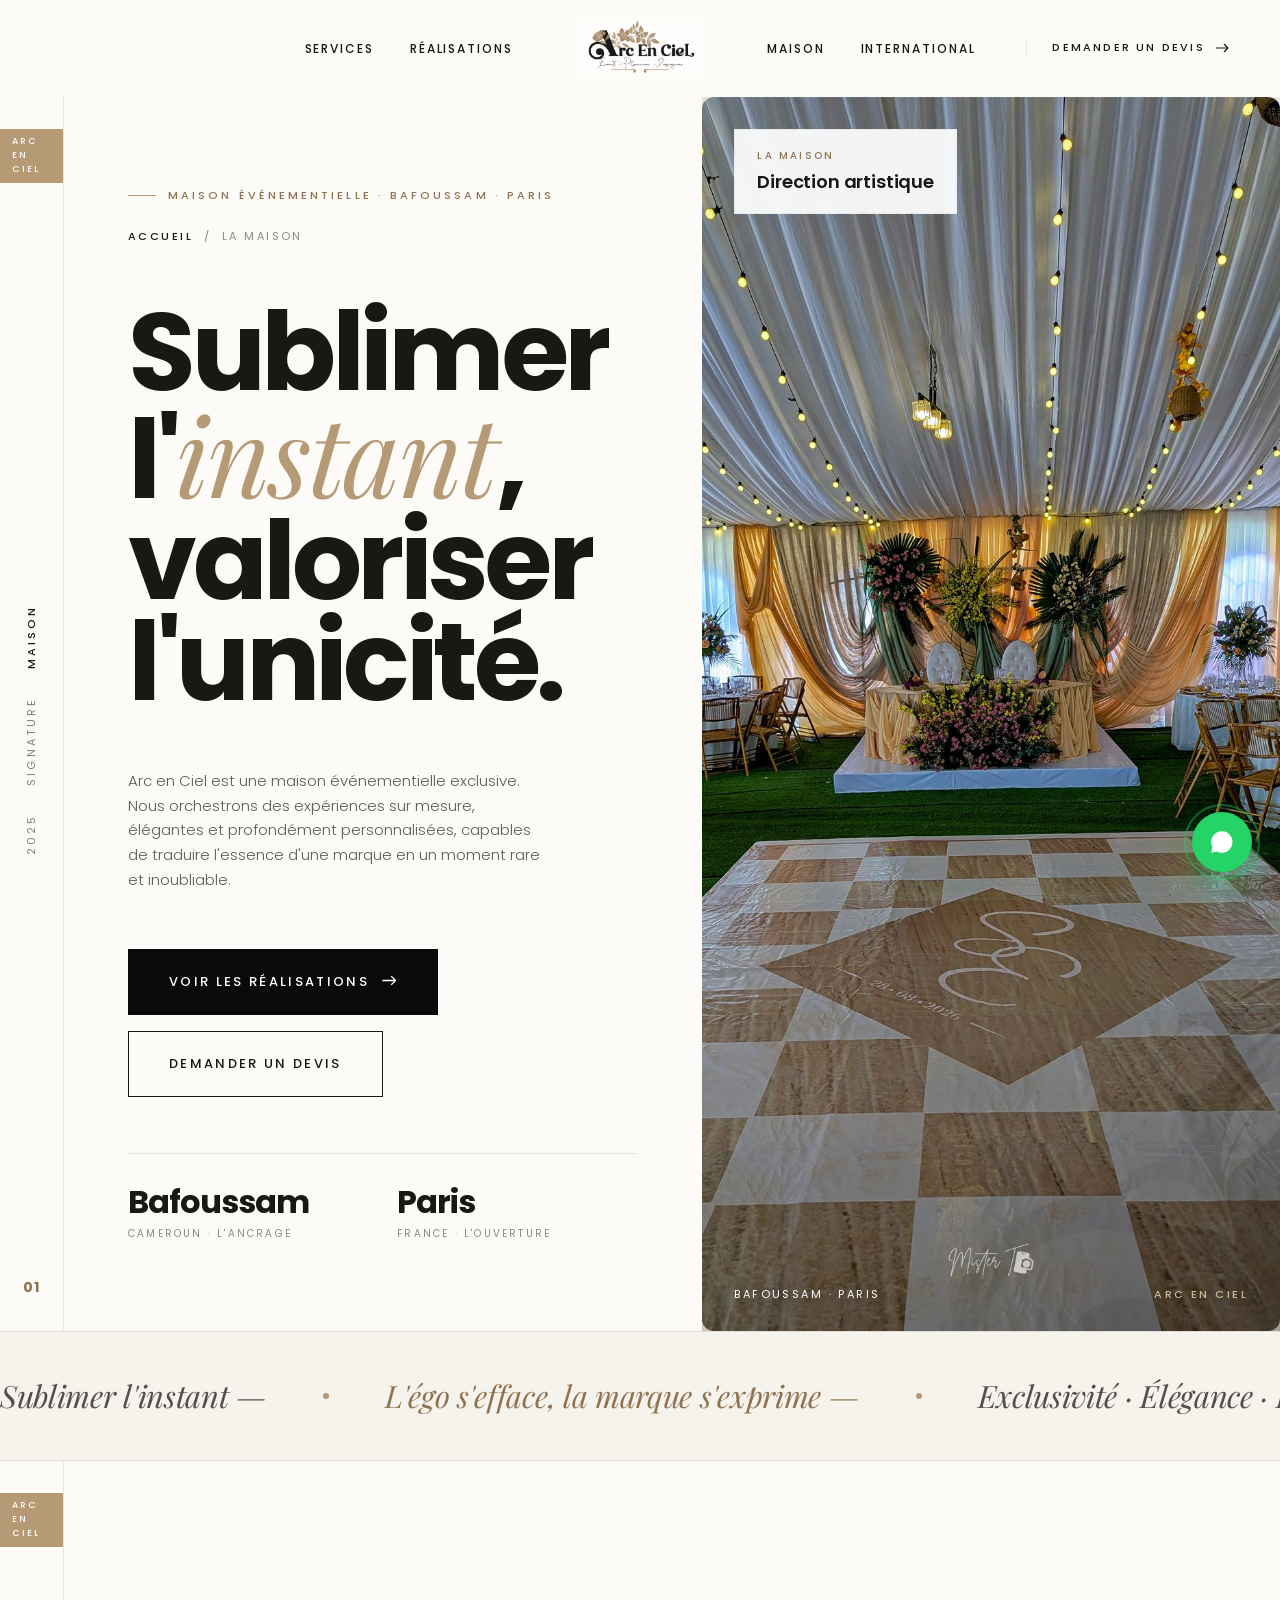
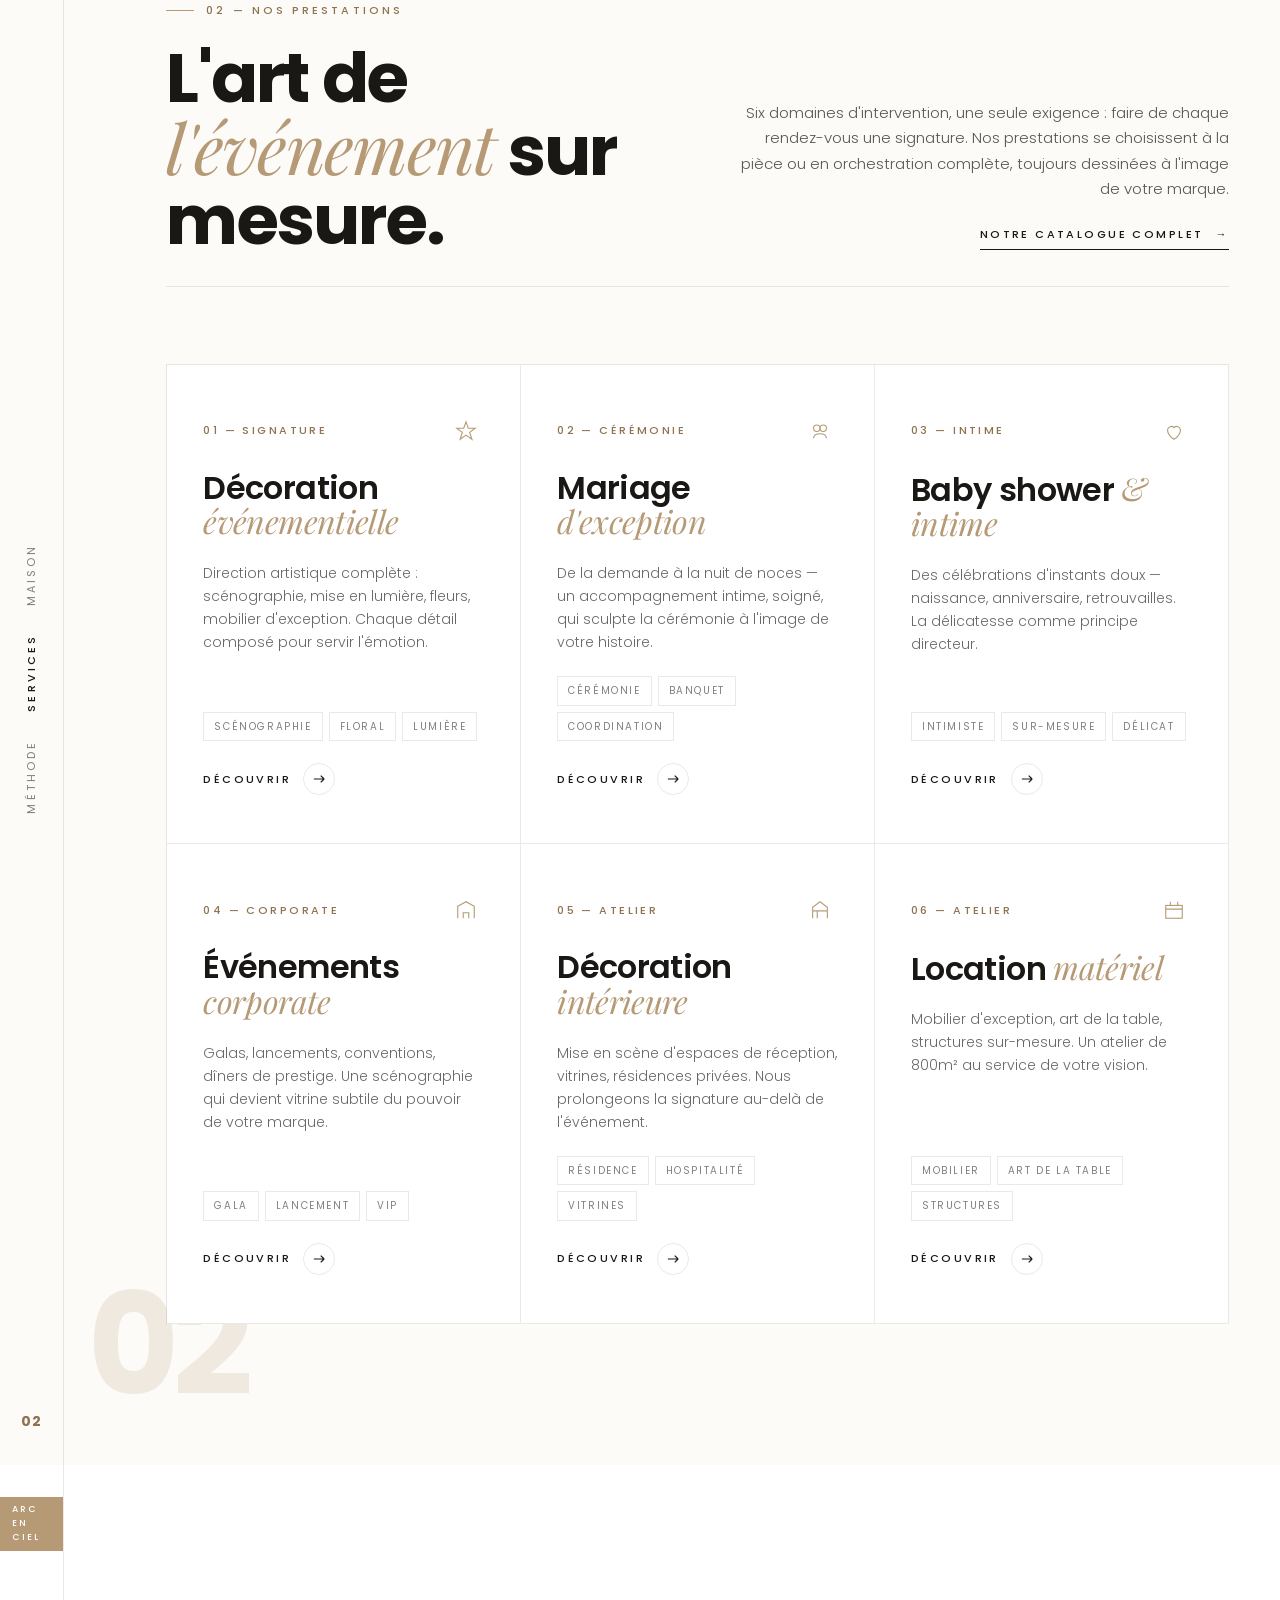
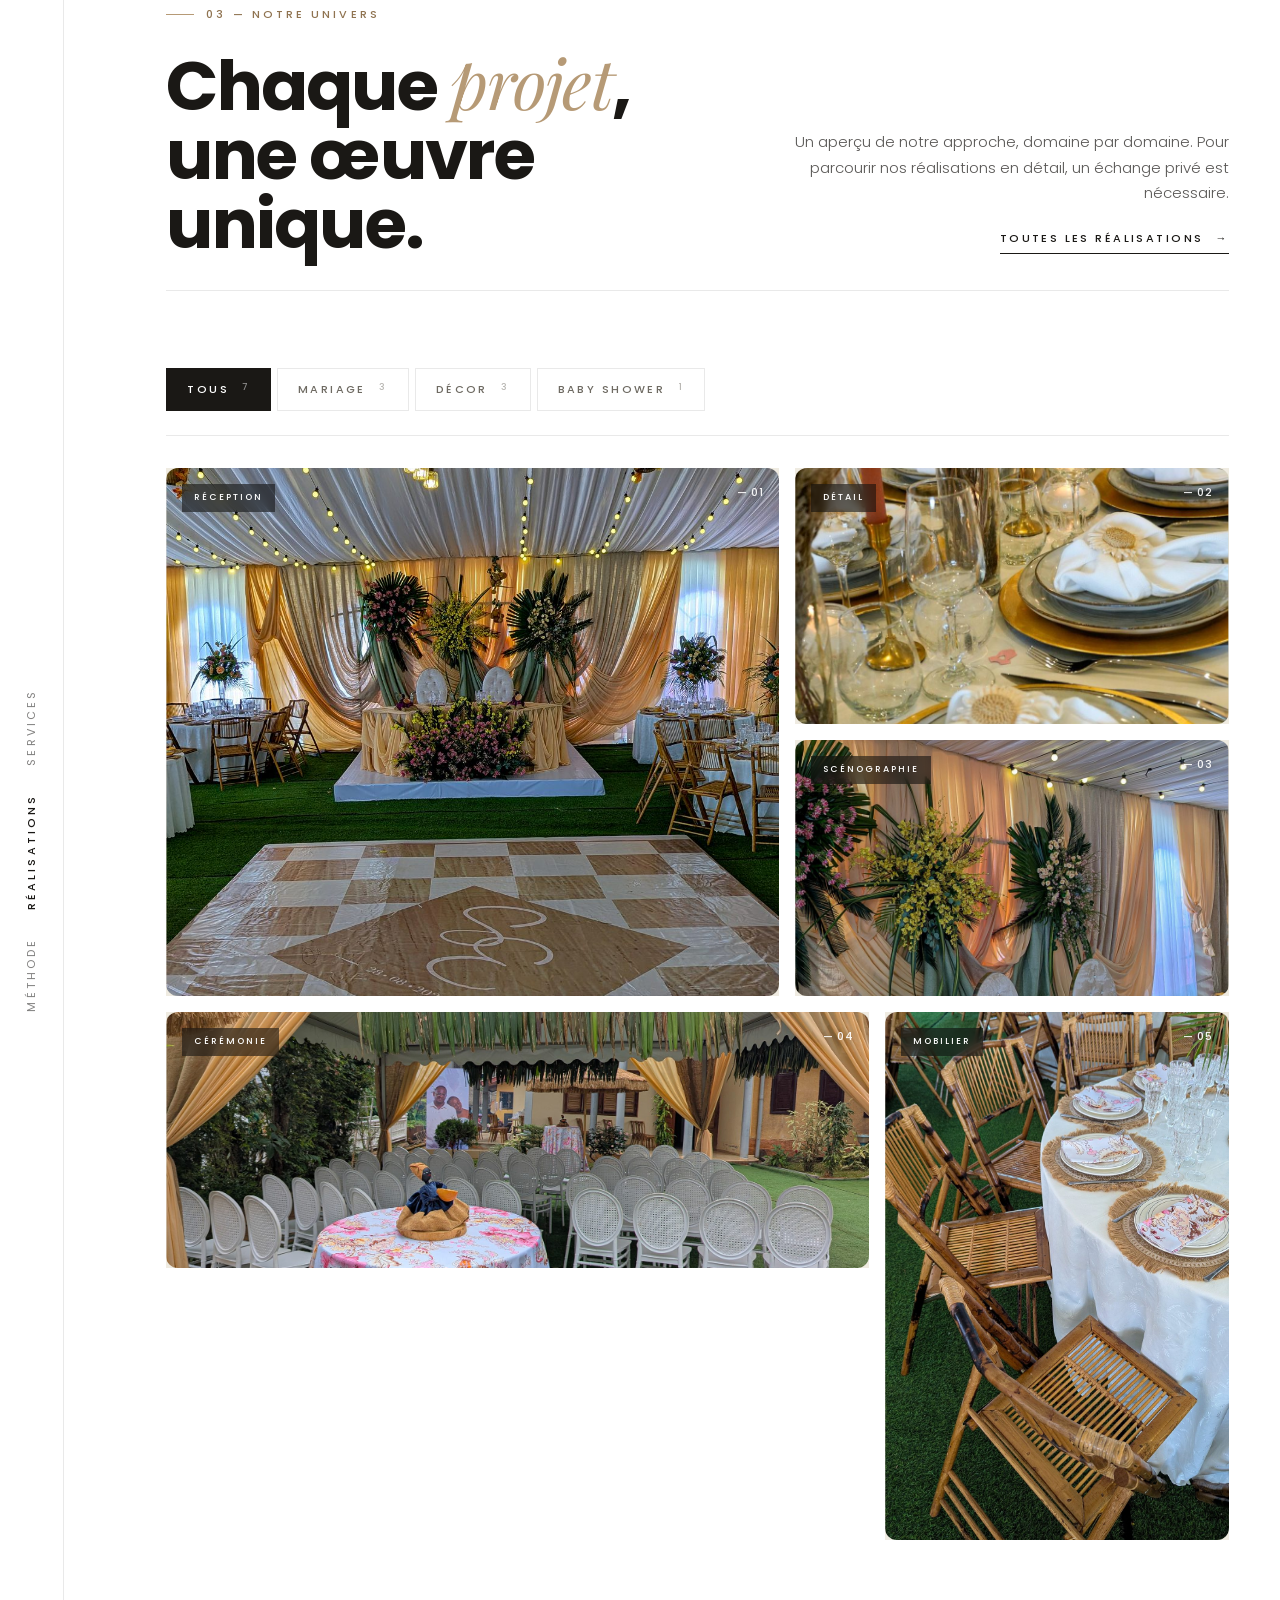
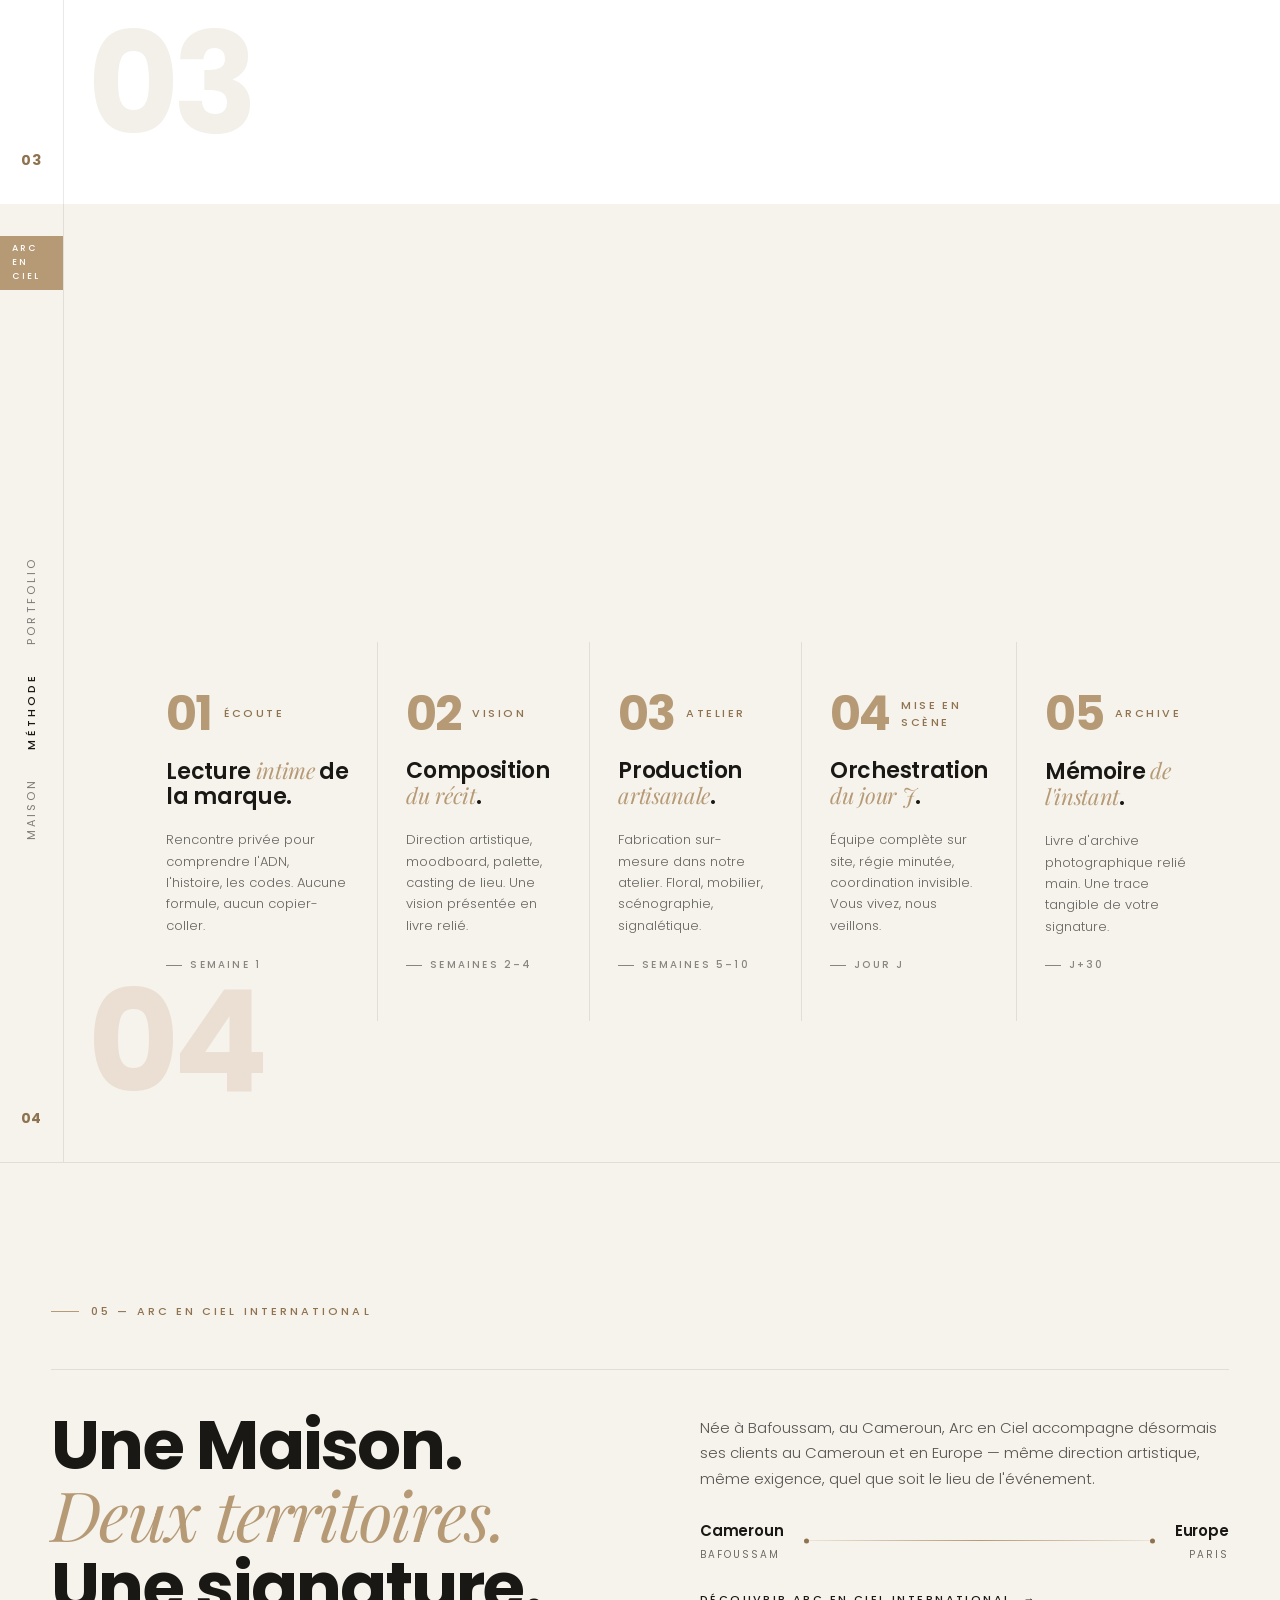
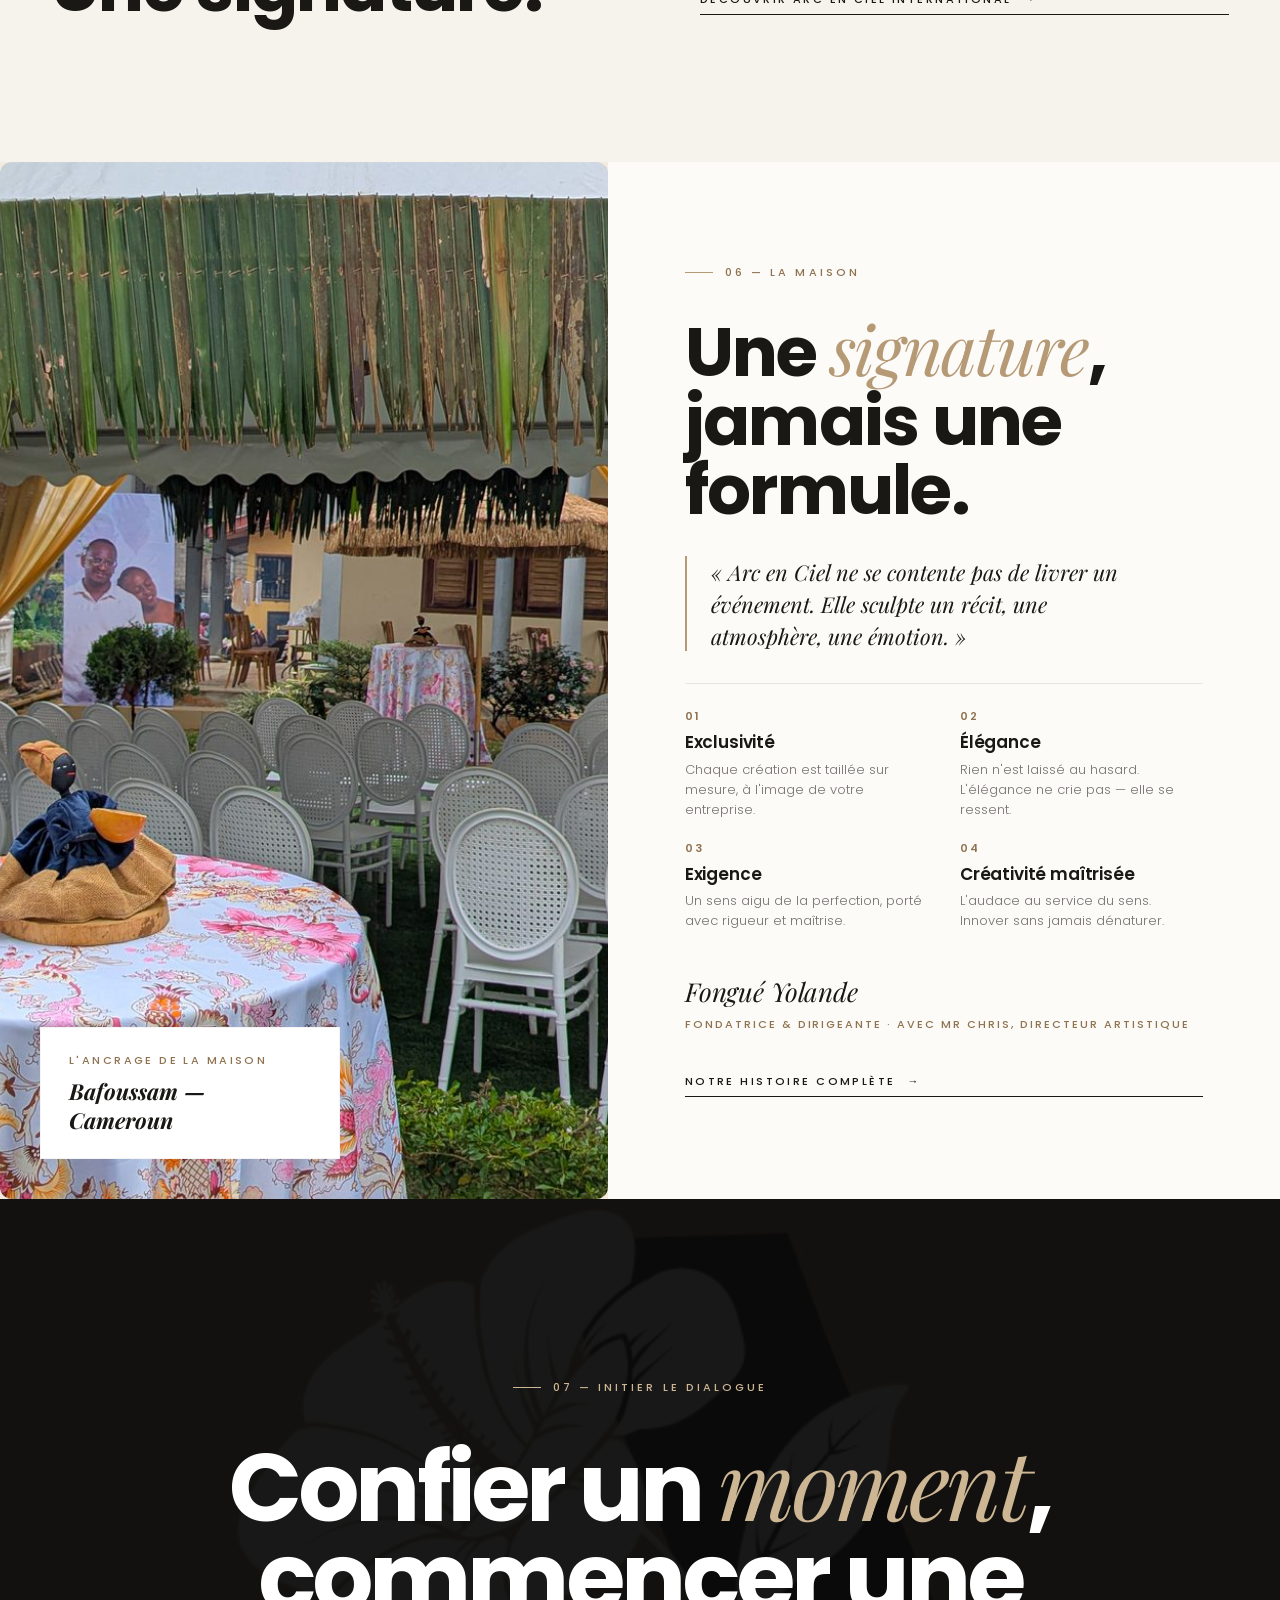
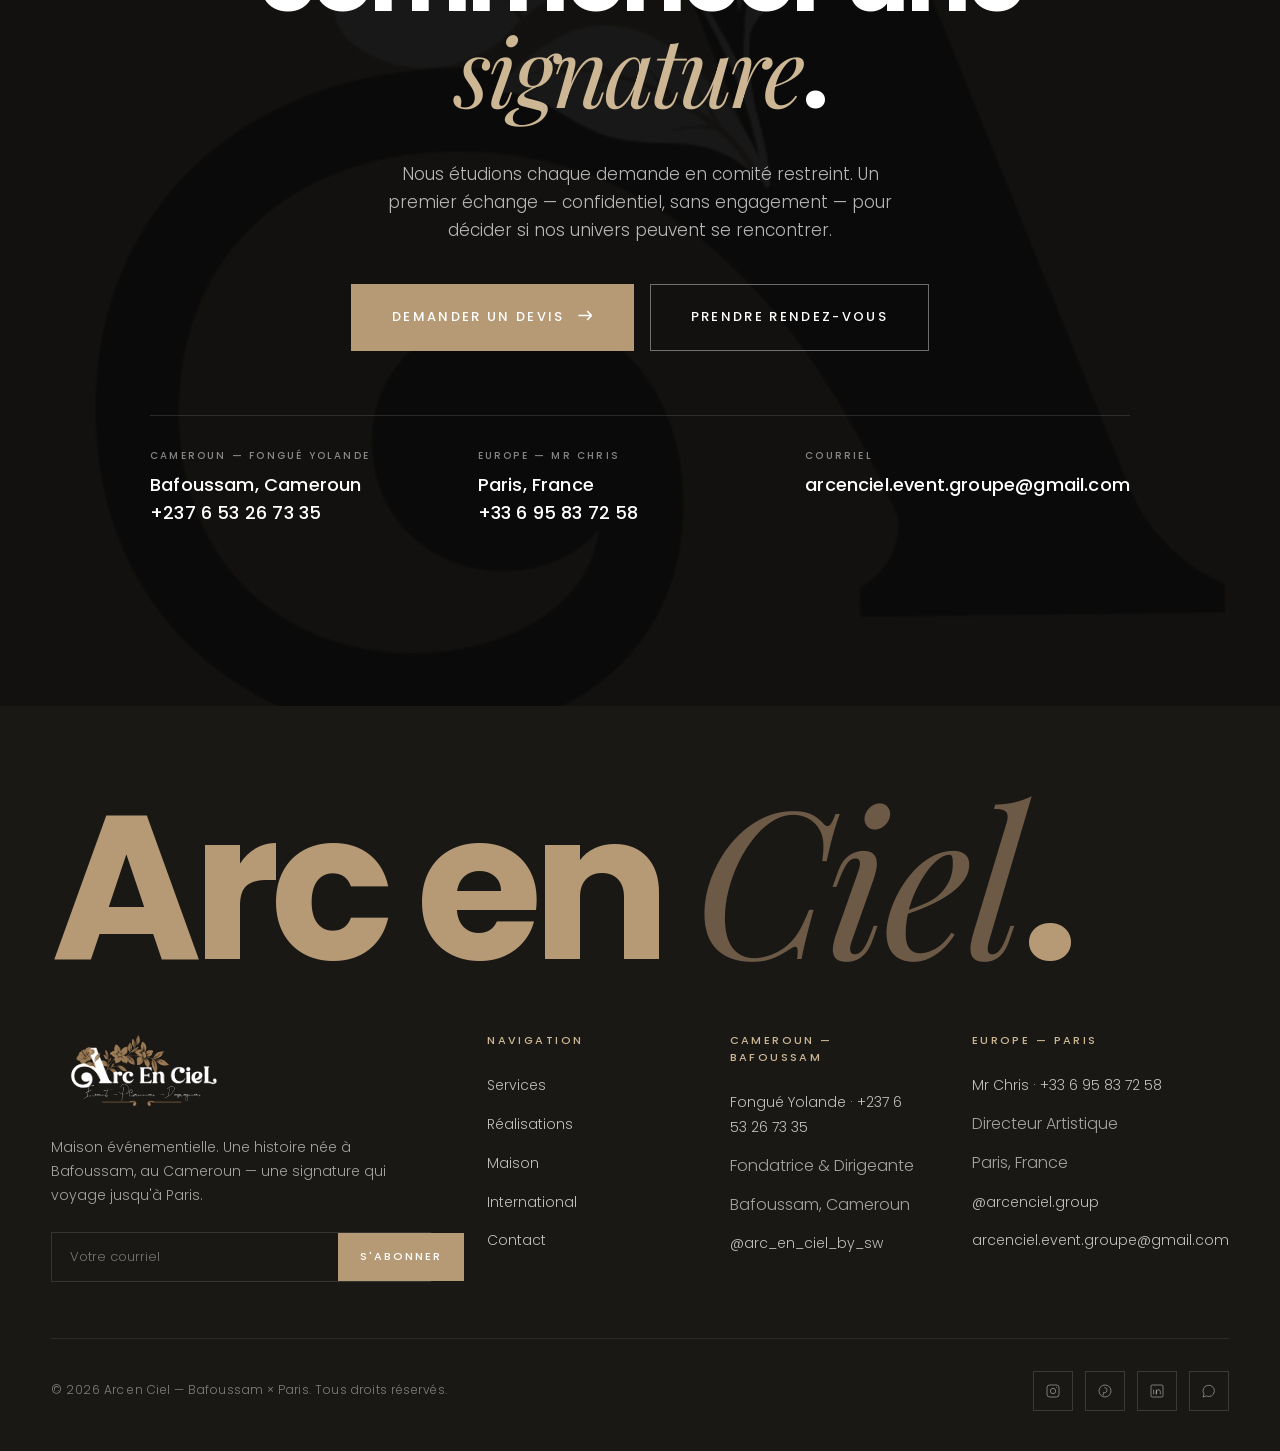
==== commit 6e86866a: "Nouvelles photos premium + vidéo making of ; sortie du dossier uploads du dépôt - 4 photos (event du" ====
--- a/arc-en-ciel/project/index.html
+++ b/arc-en-ciel/project/index.html
@@ -138,7 +138,7 @@
     </div>
 
     <div class="hero__media">
-      <image-slot id="hero-main" src="assets/photos/table-tropicale.jpg" placeholder="Visuel signature Arc en Ciel — scénographie, mise en lumière"></image-slot>
+      <image-slot id="hero-main" src="assets/photos/reception-mariage-salle.jpg" placeholder="Visuel signature Arc en Ciel — scénographie, mise en lumière"></image-slot>
       <div class="hero__badge">
         <small>La Maison</small>
         <b>Direction artistique</b>
@@ -355,20 +355,19 @@
 
         <div class="pf-filters reveal" id="pfFilters">
           <button class="is-active" data-cat="all">Tous <span class="count">7</span></button>
-          <button data-cat="corporate">Réception <span class="count">1</span></button>
-          <button data-cat="mariage">Mariage <span class="count">1</span></button>
-          <button data-cat="baby-shower">Baby shower <span class="count">3</span></button>
-          <button data-cat="interieur">Détail <span class="count">2</span></button>
+          <button data-cat="mariage">Mariage <span class="count">3</span></button>
+          <button data-cat="interieur">Décor <span class="count">3</span></button>
+          <button data-cat="baby-shower">Baby shower <span class="count">1</span></button>
         </div>
 
         <div class="pf-grid">
-          <article class="pf-item pf-item--xl reveal" data-d="1" data-cat="corporate">
-            <image-slot id="pf-1" src="assets/photos/table-tropicale.jpg" placeholder="Réception — scénographie de table, art floral"></image-slot>
+          <article class="pf-item pf-item--xl reveal" data-d="1" data-cat="mariage">
+            <image-slot id="pf-1" src="assets/photos/reception-mariage-salle.jpg" placeholder="Réception de mariage — chapiteau, backdrop floral, piste"></image-slot>
             <span class="pf-item__tag">Réception</span>
             <span class="pf-item__num">— 01</span>
             <div class="pf-item__meta">
-              <b>Réception <em>d'exception</em></b>
-              <small>Scénographie de table &amp; art floral</small>
+              <b>Réception <em>de mariage</em></b>
+              <small>Chapiteau, backdrop floral &amp; piste sur mesure</small>
             </div>
           </article>
 
@@ -383,32 +382,32 @@
           </article>
 
           <article class="pf-item pf-item--sm reveal" data-d="3" data-cat="mariage">
-            <image-slot id="pf-3" src="assets/photos/mariage-table-honneur.jpg" placeholder="Mariage — table d'honneur, centre floral"></image-slot>
-            <span class="pf-item__tag">Mariage</span>
+            <image-slot id="pf-3" src="assets/photos/scenographie-drape.jpg" placeholder="Scénographie — backdrop drapé, florals, mise en lumière"></image-slot>
+            <span class="pf-item__tag">Scénographie</span>
             <span class="pf-item__num">— 03</span>
             <div class="pf-item__meta">
-              <b>Mariage <em>d'exception</em></b>
-              <small>Table d'honneur &amp; centre floral</small>
-            </div>
-          </article>
-
-          <article class="pf-item pf-item--wide reveal" data-d="1" data-cat="baby-shower">
-            <image-slot id="pf-4" src="assets/photos/baby-shower-salle.jpg" placeholder="Baby shower — mise en scène complète de la salle"></image-slot>
-            <span class="pf-item__tag">Baby shower</span>
+              <b>Backdrop <em>drapé</em></b>
+              <small>Drapés, art floral &amp; mise en lumière</small>
+            </div>
+          </article>
+
+          <article class="pf-item pf-item--wide reveal" data-d="1" data-cat="mariage">
+            <image-slot id="pf-4" src="assets/photos/ceremonie-traditionnelle.jpg" placeholder="Cérémonie traditionnelle — décor extérieur, assise cérémonie"></image-slot>
+            <span class="pf-item__tag">Cérémonie</span>
             <span class="pf-item__num">— 04</span>
             <div class="pf-item__meta">
-              <b>Baby shower <em>& intime</em></b>
-              <small>Mise en scène complète</small>
-            </div>
-          </article>
-
-          <article class="pf-item pf-item--tall reveal" data-d="2" data-cat="baby-shower">
-            <image-slot id="pf-5" src="assets/photos/signaletique-accueil.jpg" placeholder="Signalétique — panneau d'accueil sur mesure"></image-slot>
-            <span class="pf-item__tag">Signalétique</span>
+              <b>Cérémonie <em>traditionnelle</em></b>
+              <small>Décor extérieur &amp; assise de cérémonie</small>
+            </div>
+          </article>
+
+          <article class="pf-item pf-item--tall reveal" data-d="2" data-cat="interieur">
+            <image-slot id="pf-5" src="assets/photos/mobilier-art-table.jpg" placeholder="Mobilier — assises bambou, chargeurs, verrerie"></image-slot>
+            <span class="pf-item__tag">Mobilier</span>
             <span class="pf-item__num">— 05</span>
             <div class="pf-item__meta">
-              <b>Papeterie <em>& accueil</em></b>
-              <small>Panneau d'accueil sur mesure</small>
+              <b>Mobilier <em>& art de la table</em></b>
+              <small>Assises bambou, chargeurs &amp; verrerie</small>
             </div>
           </article>
 
@@ -423,12 +422,12 @@
           </article>
 
           <article class="pf-item pf-item--reg reveal" data-d="4" data-cat="baby-shower">
-            <image-slot id="pf-7" src="assets/photos/baby-shower-arche.jpg" placeholder="Baby shower — arche de ballons, backdrop"></image-slot>
+            <image-slot id="pf-7" src="assets/photos/baby-shower-salle.jpg" placeholder="Baby shower — mise en scène complète de la salle"></image-slot>
             <span class="pf-item__tag">Baby shower</span>
             <span class="pf-item__num">— 07</span>
             <div class="pf-item__meta">
-              <b>Arche <em>de ballons</em></b>
-              <small>Backdrop &amp; scénographie</small>
+              <b>Baby shower <em>& intime</em></b>
+              <small>Mise en scène complète</small>
             </div>
           </article>
         </div>
@@ -547,7 +546,7 @@
   <!-- ========== Editorial / About ========== -->
   <section class="editorial" id="about" data-screen-label="Maison">
     <div class="editorial__media">
-      <image-slot id="about" src="assets/photos/baby-shower-vue.jpg" placeholder="Portrait éditorial — la Maison, lumière naturelle"></image-slot>
+      <image-slot id="about" src="assets/photos/ceremonie-traditionnelle.jpg" placeholder="Portrait éditorial — la Maison, lumière naturelle"></image-slot>
       <div class="stamp">
         <small>L'ancrage de la Maison</small>
         <b>Bafoussam — Cameroun</b>
--- a/arc-en-ciel/project/styles.css
+++ b/arc-en-ciel/project/styles.css
@@ -2170,6 +2170,29 @@
 /* ----------- Page Réalisations ----------- */
 .realisations { background: var(--white); padding-top: clamp(24px, 3vw, 48px); }
 
+/* ----------- Les coulisses (vidéo making of) ----------- */
+.coulisses { background: var(--bone); border-top: 1px solid var(--line); }
+.coulisses__video {
+  margin: clamp(40px, 5vw, 64px) 0 0;
+  position: relative;
+}
+.coulisses__video video {
+  display: block;
+  width: 100%;
+  height: auto;
+  aspect-ratio: 16 / 9;
+  object-fit: cover;
+  background: var(--ink);
+  border: 1px solid var(--line);
+}
+.coulisses__video figcaption {
+  margin-top: 16px;
+  font-family: var(--font-serif);
+  font-style: italic;
+  font-size: 15px;
+  color: var(--stone);
+}
+
 /* ============================================================
    PAGE À PROPOS — Bafoussam × Paris
    ============================================================ */
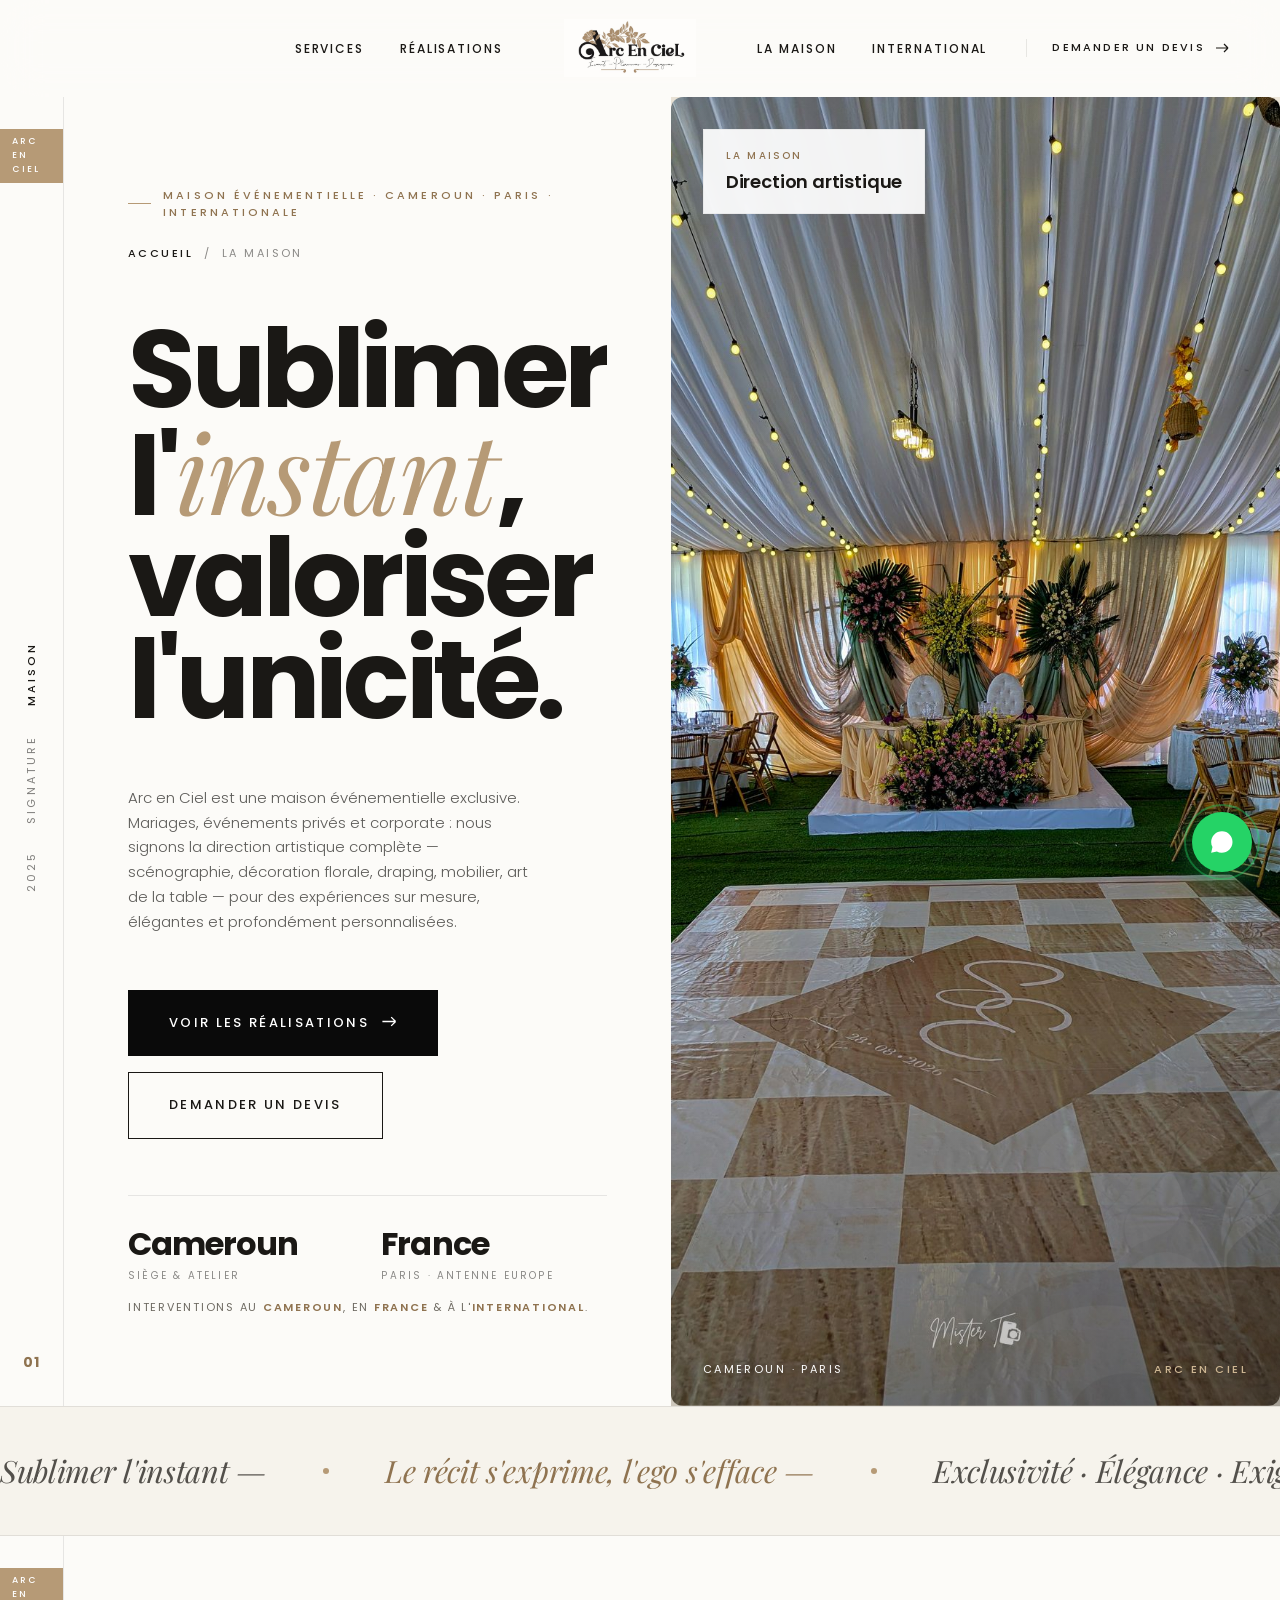
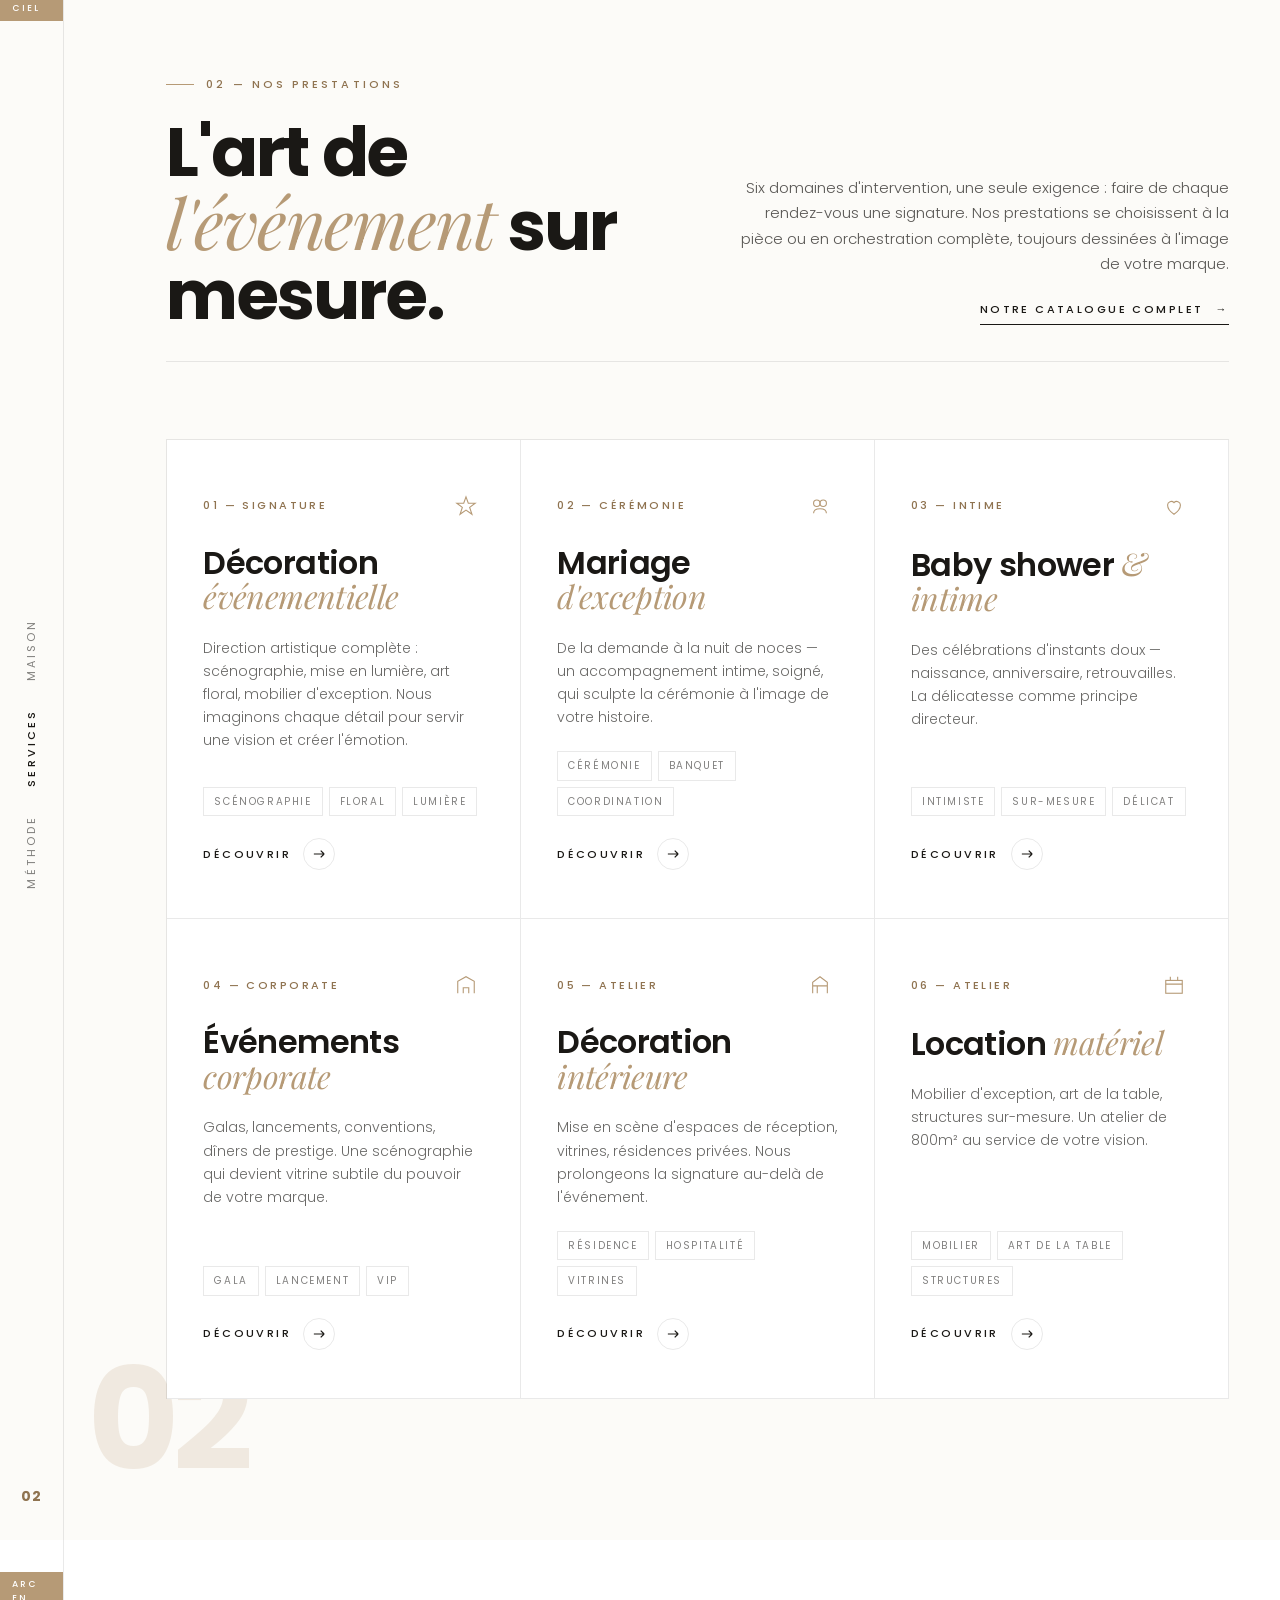
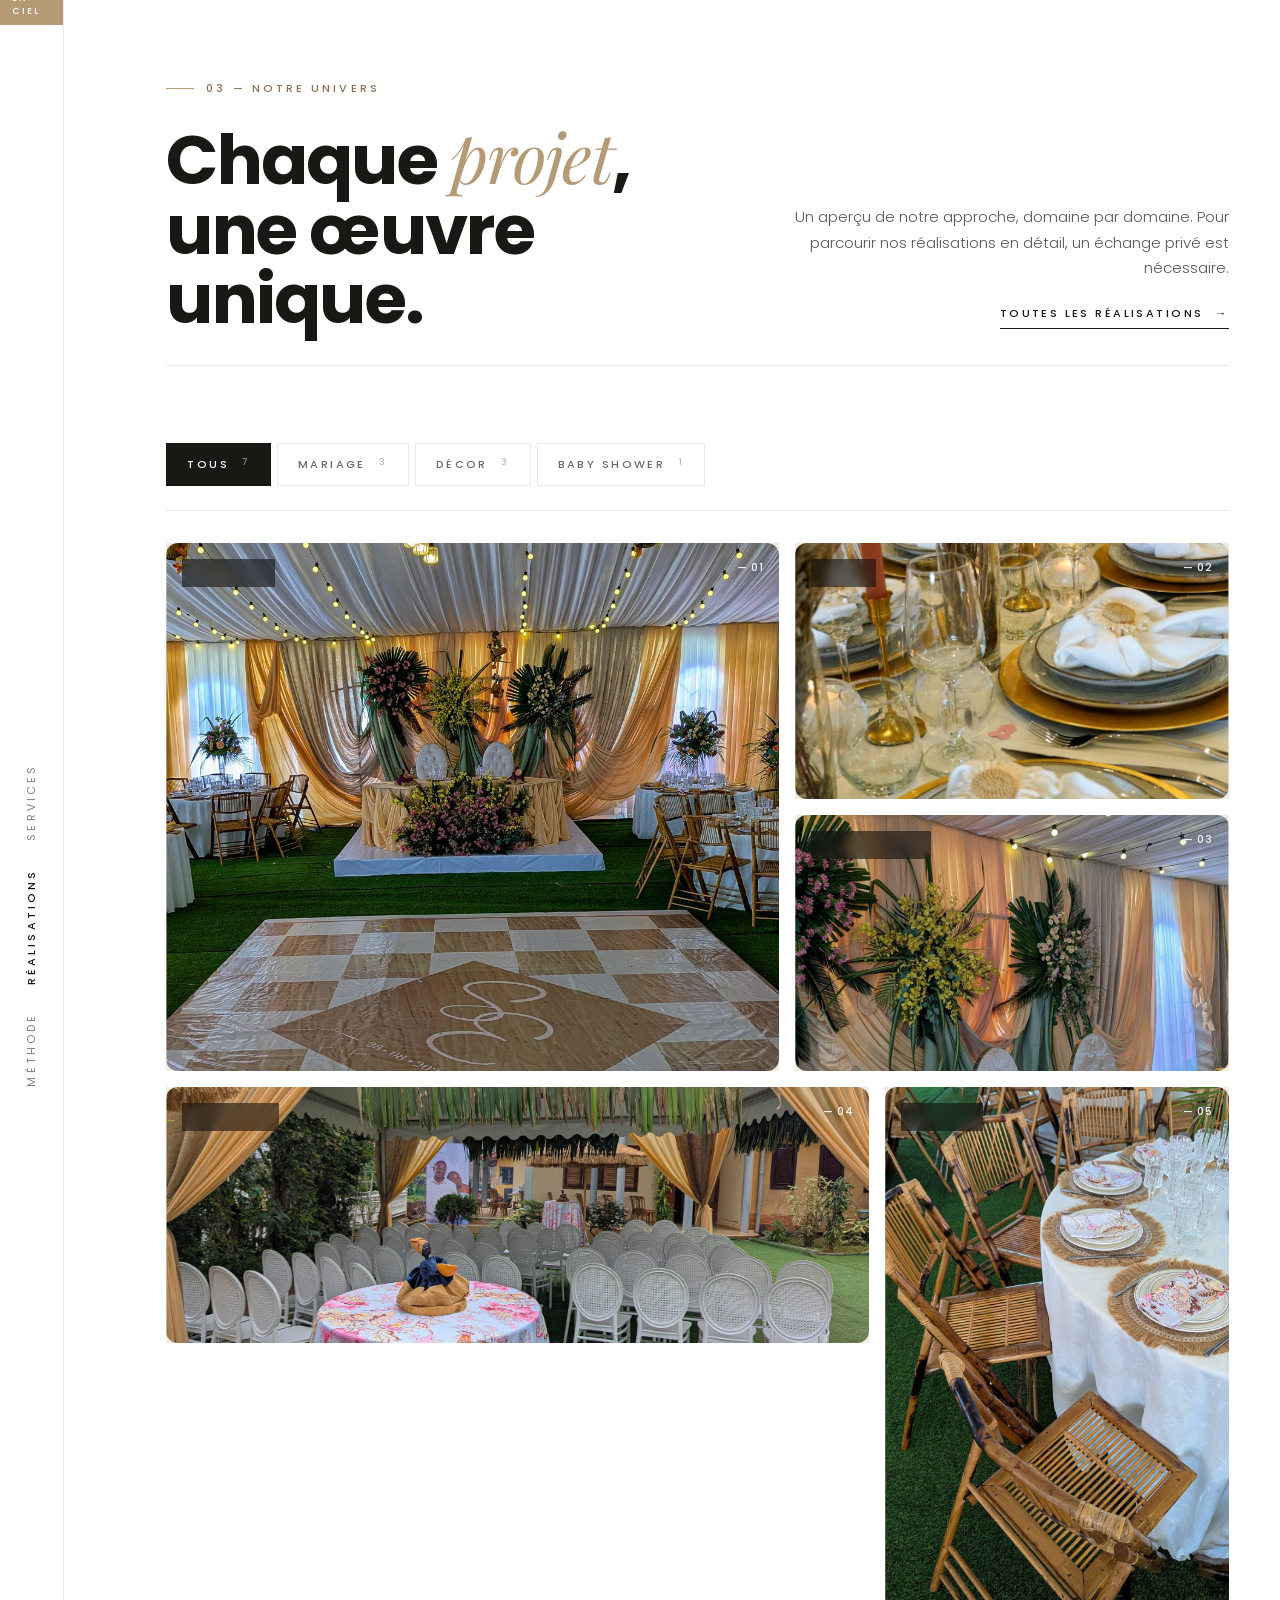
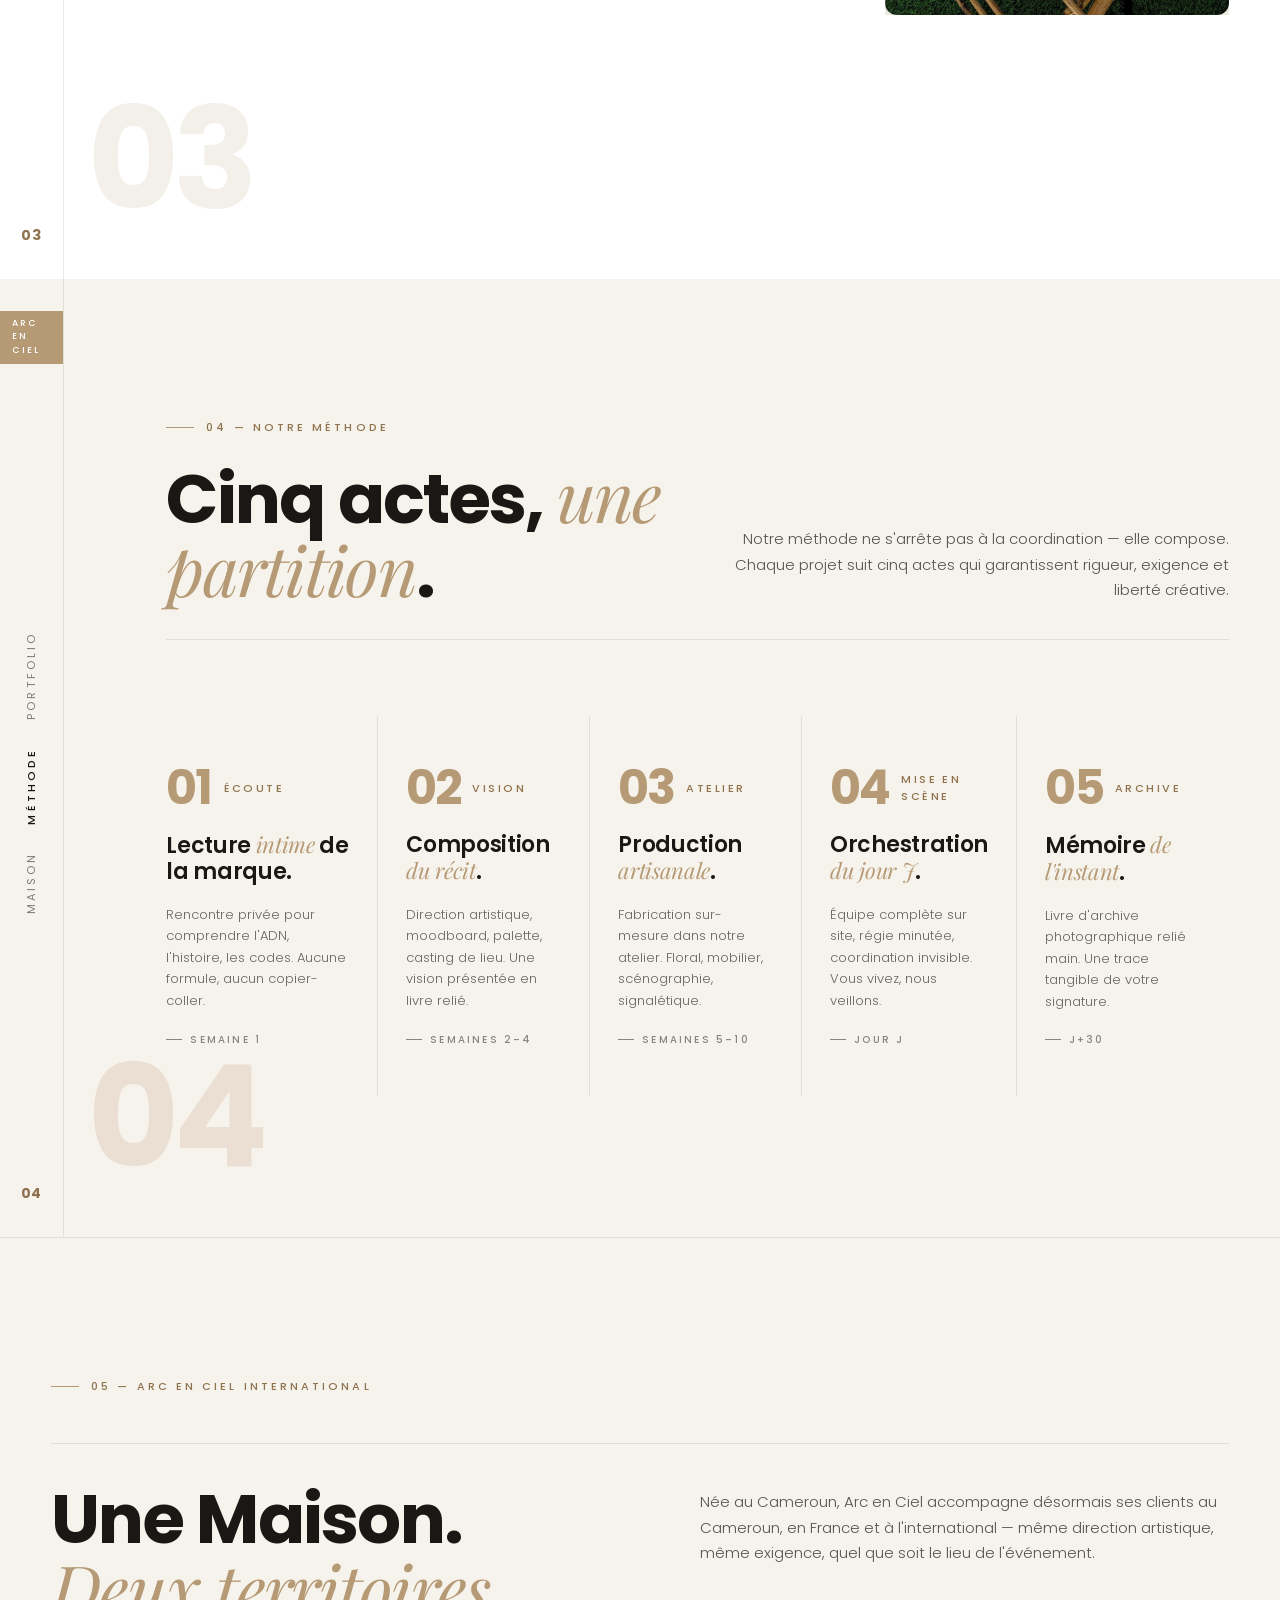
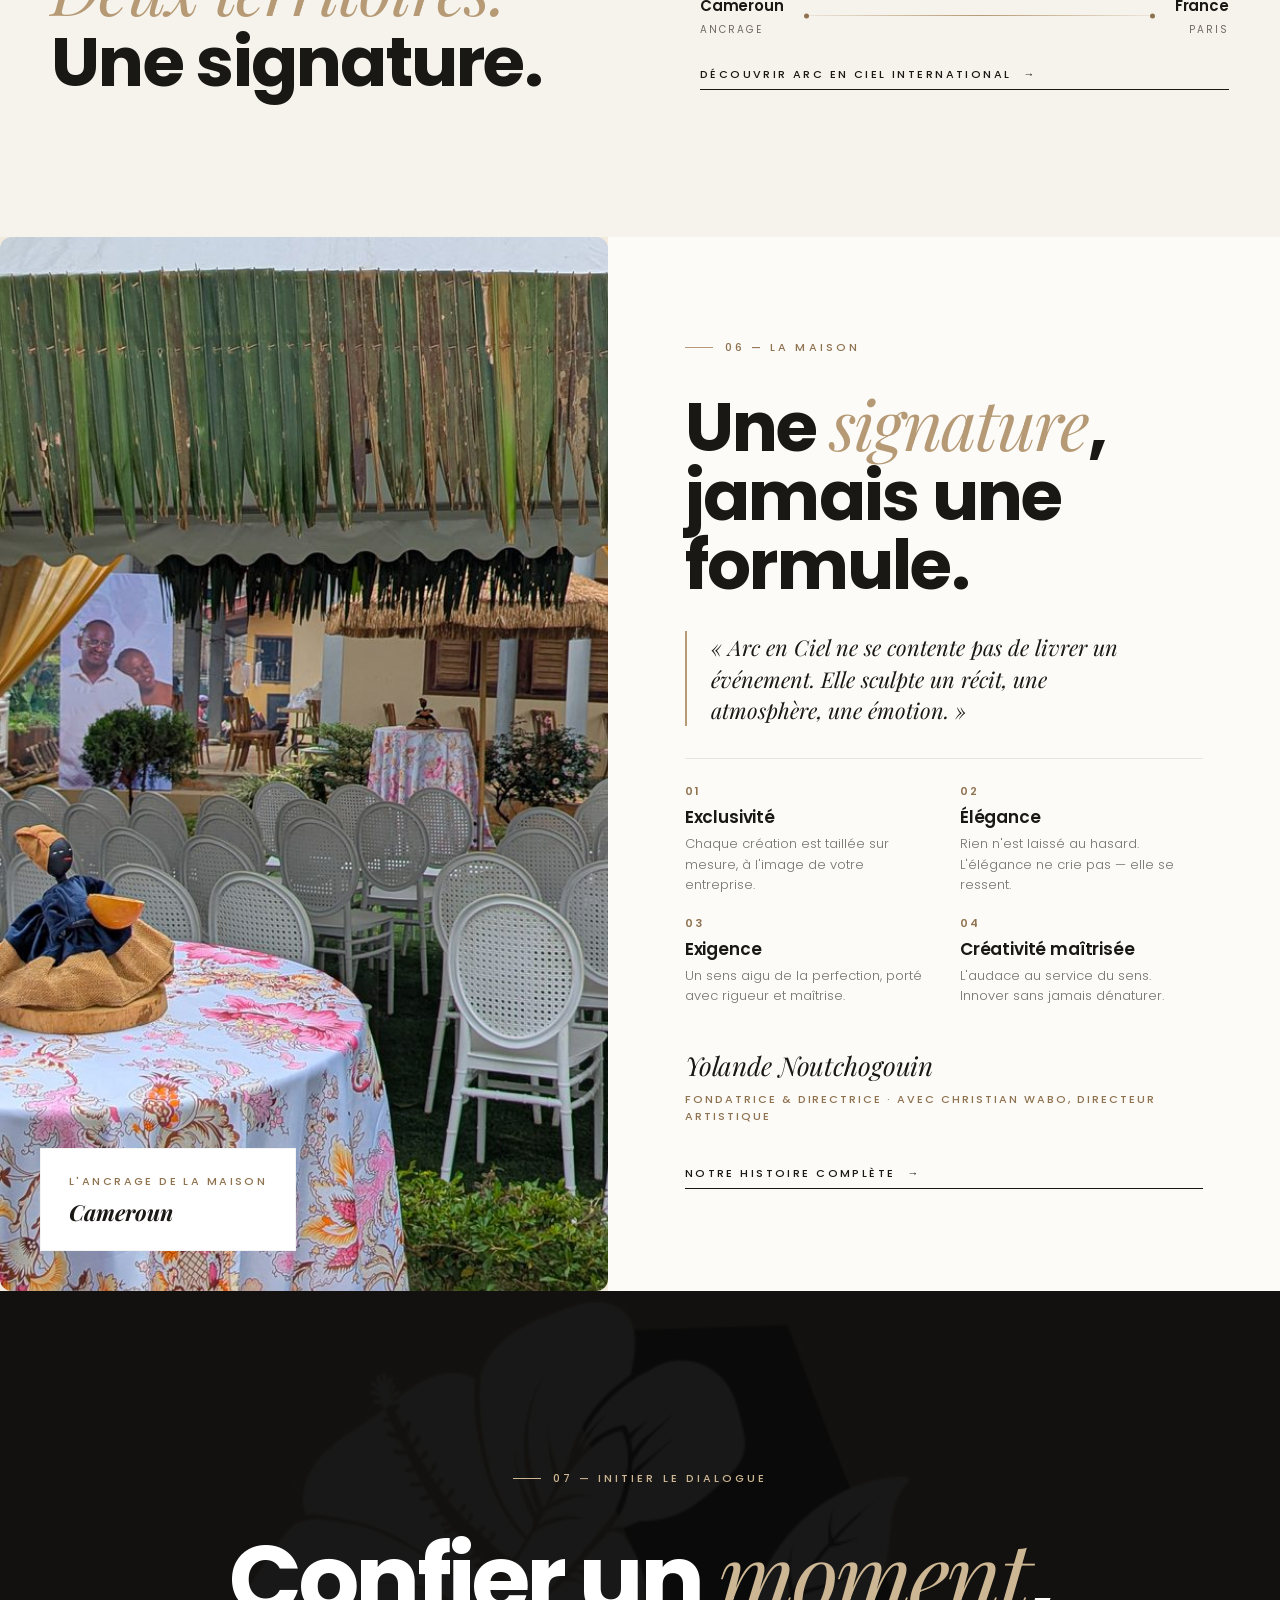
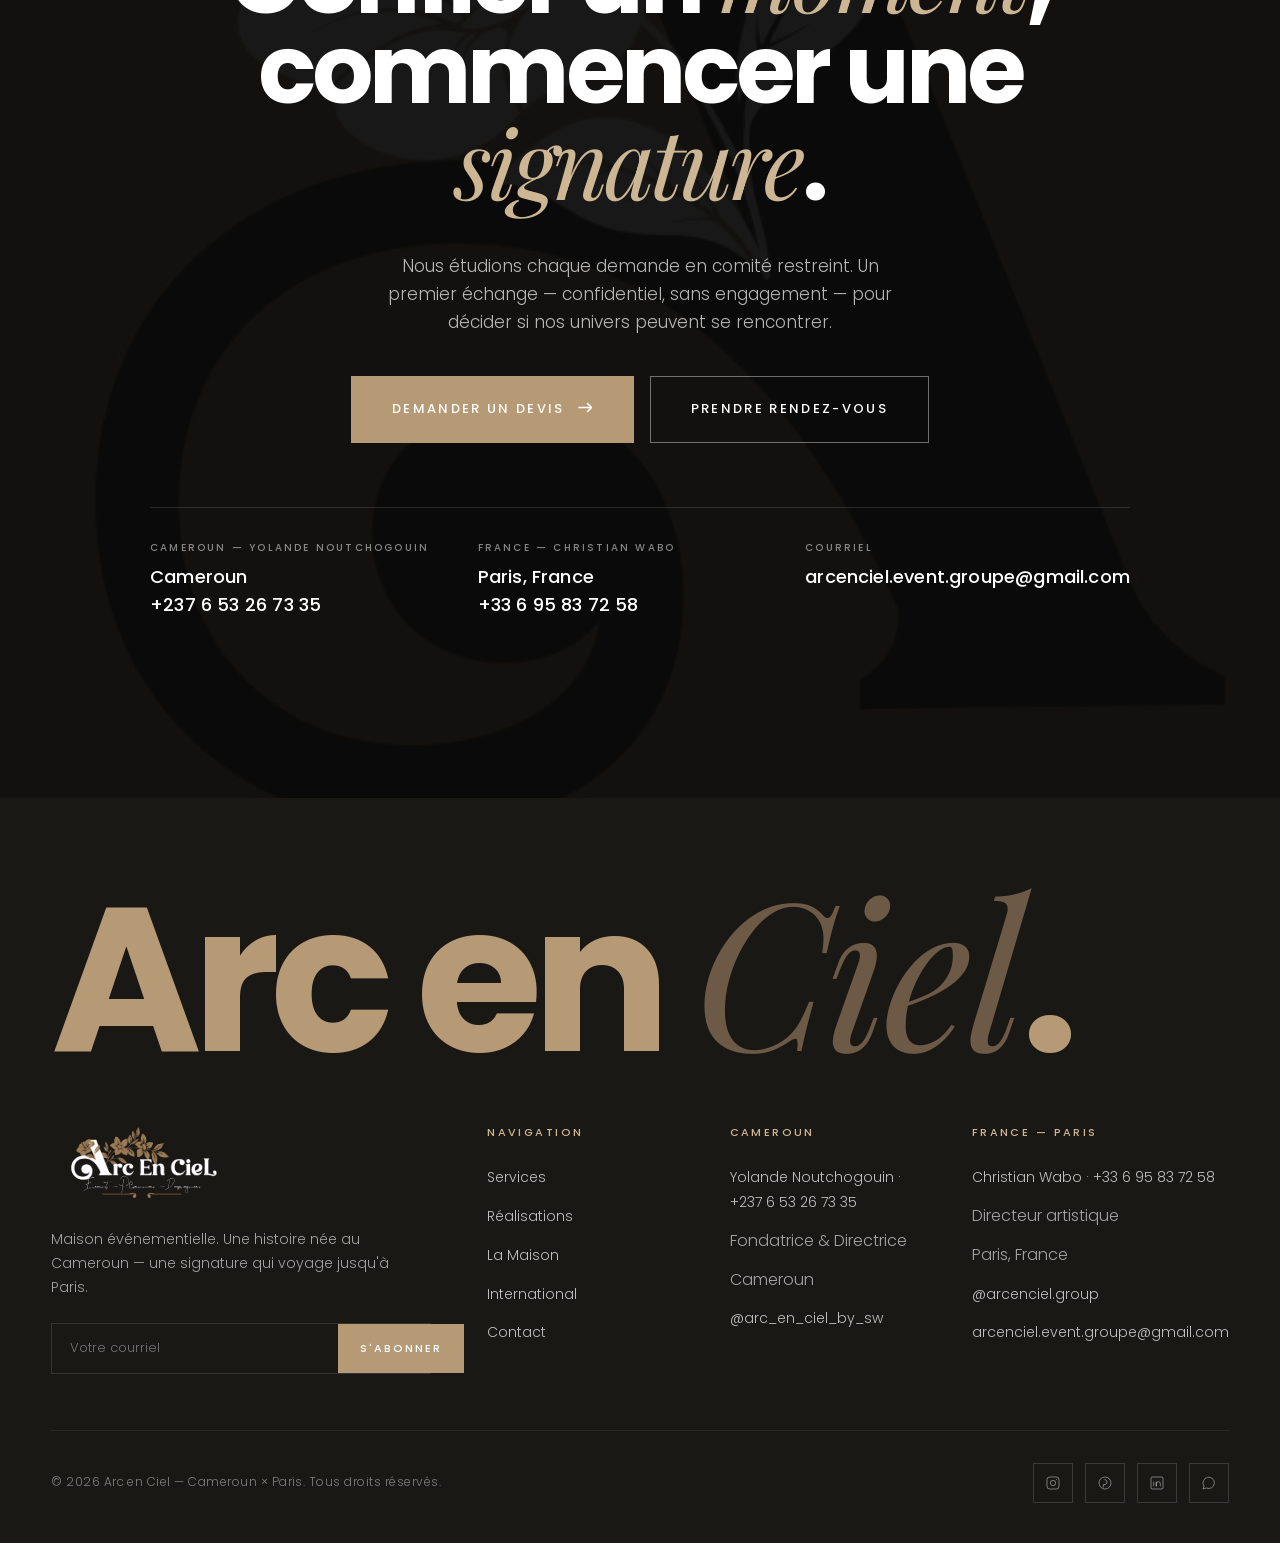
==== commit ec9ad043: "Retours client : logo mobile agrandi, hero image forte, menu Réalisations à albums, nomenclature Cam" ====
--- a/arc-en-ciel/project/index.html
+++ b/arc-en-ciel/project/index.html
@@ -3,13 +3,13 @@
 <head>
   <meta charset="utf-8" />
   <meta name="viewport" content="width=device-width, initial-scale=1" />
-  <title>Arc en Ciel — Maison événementielle · Bafoussam & Paris</title>
-  <meta name="description" content="Maison événementielle née à Bafoussam, au Cameroun, avec une présence internationale à Paris. Direction artistique, conception et mise en scène d'expériences sur mesure." />
+  <title>Groupe Arc-en-Ciel — Maison événementielle. Succursales : Cameroun & France</title>
+  <meta name="description" content="Maison événementielle née au Cameroun, avec une présence internationale à Paris. Direction artistique, conception et mise en scène d'expériences sur mesure." />
   <meta name="theme-color" content="#FCFBF8" />
   <link rel="canonical" href="https://arc-en-ciel-nu.vercel.app/" />
 
   <meta property="og:type" content="website" />
-  <meta property="og:title" content="Arc en Ciel — Maison événementielle · Bafoussam & Paris" />
+  <meta property="og:title" content="Groupe Arc-en-Ciel — Maison événementielle. Succursales : Cameroun & France" />
   <meta property="og:description" content="Une histoire née au Cameroun. Une signature qui voyage. Direction artistique, conception et mise en scène d'expériences sur mesure." />
   <meta property="og:url" content="https://arc-en-ciel-nu.vercel.app/" />
   <meta property="og:image" content="https://arc-en-ciel-nu.vercel.app/assets/logo-full.jpg" />
@@ -26,7 +26,7 @@
     "@context": "https://schema.org",
     "@type": "Organization",
     "name": "Arc en Ciel",
-    "description": "Maison événementielle : direction artistique, conception et mise en scène d'expériences sur mesure, entre Bafoussam (Cameroun) et Paris (France).",
+    "description": "Maison événementielle : direction artistique, conception et mise en scène d'expériences sur mesure, entre le Cameroun et Paris (France).",
     "url": "https://arc-en-ciel-nu.vercel.app/",
     "logo": "https://arc-en-ciel-nu.vercel.app/assets/logo-full.jpg",
     "email": "arcenciel.event.groupe@gmail.com",
@@ -41,14 +41,33 @@
     <div class="wrap">
       <ul class="nav__menu nav__menu--l">
         <li><a href="services.html">Services</a></li>
-        <li><a href="realisations.html">Réalisations</a></li>
+        <li class="nav__has-sub">
+          <a href="realisations.html">Réalisations</a>
+          <div class="nav__sub">
+            <div class="nav__sub-col">
+              <a href="realisations.html#corporate" class="nav__sub-head">Corporate</a>
+              <a href="realisations.html#inauguration">Inauguration d'agence</a>
+              <a href="realisations.html#seminaire">Séminaire</a>
+              <a href="realisations.html#conference">Conférence</a>
+              <a href="realisations.html#fete-annuelle">Fête annuelle</a>
+              <a href="realisations.html#dinner-affaires">Dîner d'affaires</a>
+            </div>
+            <div class="nav__sub-col">
+              <a href="realisations.html#particuliers" class="nav__sub-head">Particuliers</a>
+              <a href="realisations.html#mariages">Mariages</a>
+              <a href="realisations.html#babyshower">Baby shower</a>
+              <a href="realisations.html#anniversaire">Anniversaire</a>
+              <a href="realisations.html#funerailles">Funérailles</a>
+            </div>
+          </div>
+        </li>
       </ul>
       <a href="#top" class="nav__brand" aria-label="Arc en Ciel — Accueil">
         <img src="assets/logo-full.jpg" alt="Arc en Ciel — Event Planner Designer" />
       </a>
       <div class="nav__right">
         <ul class="nav__menu nav__menu--r">
-          <li><a href="a-propos.html">Maison</a></li>
+          <li><a href="a-propos.html">La Maison</a></li>
           <li><a href="international.html">International</a></li>
         </ul>
         <a href="contact.html?type=devis" class="nav__cta">
@@ -67,19 +86,39 @@
     <span class="drawer__num">— Menu</span>
     <button class="drawer__close" id="drawerClose" aria-label="Fermer">✕</button>
     <ul class="drawer__menu">
+      <li><a href="index.html"><span class="num">00</span> Accueil</a></li>
       <li><a href="services.html"><span class="num">01</span> Services</a></li>
-      <li><a href="realisations.html"><span class="num">02</span> Réalisations</a></li>
-      <li><a href="a-propos.html"><span class="num">03</span> Maison</a></li>
+      <li>
+        <a href="realisations.html"><span class="num">02</span> Réalisations</a>
+        <div class="sub">
+          <span class="sub__group">Corporate</span>
+          <a href="realisations.html#inauguration">Inauguration d'agence</a>
+          <a href="realisations.html#seminaire">Séminaire</a>
+          <a href="realisations.html#conference">Conférence</a>
+          <a href="realisations.html#fete-annuelle">Fête annuelle</a>
+          <a href="realisations.html#dinner-affaires">Dîner d'affaires</a>
+          <span class="sub__group">Particuliers</span>
+          <a href="realisations.html#mariages">Mariages</a>
+          <a href="realisations.html#babyshower">Baby shower</a>
+          <a href="realisations.html#anniversaire">Anniversaire</a>
+          <a href="realisations.html#funerailles">Funérailles</a>
+        </div>
+      </li>
+      <li><a href="a-propos.html"><span class="num">03</span> La Maison</a></li>
       <li><a href="international.html"><span class="num">04</span> International</a></li>
       <li><a href="#contact"><span class="num">05</span> Contact</a></li>
     </ul>
+    <a href="contact.html?type=devis" class="drawer__cta">
+      <span class="num">06</span> Demander un devis
+      <svg width="16" height="11" viewBox="0 0 14 10" fill="none"><path d="M1 5h12m0 0L9 1m4 4L9 9" stroke="currentColor" stroke-width="1.4"/></svg>
+    </a>
     <div class="drawer__foot">
       <div>
         <h6>Cameroun</h6>
-        Bafoussam<br />+237 6 53 26 73 35
+        +237 6 53 26 73 35
       </div>
       <div>
-        <h6>Europe</h6>
+        <h6>France</h6>
         Paris<br />+33 6 95 83 72 58
       </div>
     </div>
@@ -99,7 +138,7 @@
 
     <div class="hero__copy">
       <div class="hero__eyebrow-row">
-        <span class="eyebrow">Maison événementielle · Bafoussam · Paris</span>
+        <span class="eyebrow">Maison événementielle · Cameroun · Paris · Internationale</span>
         <span class="hero__breadcrumb"><b>Accueil</b> &nbsp;/&nbsp; La Maison</span>
       </div>
 
@@ -110,7 +149,7 @@
       </h1>
 
       <p class="hero__sub">
-        Arc en Ciel est une maison événementielle exclusive. Nous orchestrons des expériences sur mesure, élégantes et profondément personnalisées, capables de traduire l'essence d'une marque en un moment rare et inoubliable.
+        Arc en Ciel est une maison événementielle exclusive. Mariages, événements privés et corporate&nbsp;: nous signons la direction artistique complète — scénographie, décoration florale, draping, mobilier, art de la table — pour des expériences sur mesure, élégantes et profondément personnalisées.
       </p>
 
       <div class="hero__ctas">
@@ -125,16 +164,19 @@
         </a>
       </div>
 
-      <dl class="hero__meta">
-        <div>
-          <dt>Bafoussam</dt>
-          <dd>Cameroun · L'ancrage</dd>
-        </div>
-        <div>
-          <dt>Paris</dt>
-          <dd>France · L'ouverture</dd>
-        </div>
-      </dl>
+      <div class="hero__foot">
+        <dl class="hero__meta">
+          <div>
+            <dt>Cameroun</dt>
+            <dd>Siège &amp; atelier</dd>
+          </div>
+          <div>
+            <dt>France</dt>
+            <dd>Paris · Antenne Europe</dd>
+          </div>
+        </dl>
+        <p class="hero__reach">Interventions au <b>Cameroun</b>, en <b>France</b> &amp; à l'<b>international</b>.</p>
+      </div>
     </div>
 
     <div class="hero__media">
@@ -144,7 +186,7 @@
         <b>Direction artistique</b>
       </div>
       <div class="hero__caption">
-        <span>Bafoussam · Paris</span>
+        <span>Cameroun · Paris</span>
         <span><b>Arc en Ciel</b></span>
       </div>
     </div>
@@ -156,11 +198,11 @@
   <section class="manifesto" aria-label="Manifeste">
     <div class="manifesto__inner">
       <span>Sublimer l'instant —</span><span class="sep"></span>
-      <span><em>L'égo s'efface, la marque s'exprime —</em></span><span class="sep"></span>
+      <span><em>Le récit s'exprime, l'ego s'efface —</em></span><span class="sep"></span>
       <span>Exclusivité · Élégance · Exigence —</span><span class="sep"></span>
       <span><em>Créativité maîtrisée —</em></span><span class="sep"></span>
       <span>Sublimer l'instant —</span><span class="sep"></span>
-      <span><em>L'égo s'efface, la marque s'exprime —</em></span><span class="sep"></span>
+      <span><em>Le récit s'exprime, l'ego s'efface —</em></span><span class="sep"></span>
       <span>Exclusivité · Élégance · Exigence —</span><span class="sep"></span>
       <span><em>Créativité maîtrisée —</em></span><span class="sep"></span>
     </div>
@@ -206,7 +248,7 @@
               </span>
             </div>
             <h3 class="svc__title">Décoration <em>événementielle</em></h3>
-            <p class="svc__desc">Direction artistique complète : scénographie, mise en lumière, fleurs, mobilier d'exception. Chaque détail composé pour servir l'émotion.</p>
+            <p class="svc__desc">Direction artistique complète : scénographie, mise en lumière, art floral, mobilier d'exception. Nous imaginons chaque détail pour servir une vision et créer l'émotion.</p>
             <div class="svc__tags">
               <span>Scénographie</span><span>Floral</span><span>Lumière</span>
             </div>
@@ -366,8 +408,8 @@
             <span class="pf-item__tag">Réception</span>
             <span class="pf-item__num">— 01</span>
             <div class="pf-item__meta">
-              <b>Réception <em>de mariage</em></b>
-              <small>Chapiteau, backdrop floral &amp; piste sur mesure</small>
+              <b>Mariage privé <em>— Cameroun</em></b>
+              <small>Scénographie · Art floral · Draping · Mobilier</small>
             </div>
           </article>
 
@@ -376,8 +418,8 @@
             <span class="pf-item__tag">Détail</span>
             <span class="pf-item__num">— 02</span>
             <div class="pf-item__meta">
-              <b>Art <em>de la table</em></b>
-              <small>Composition &amp; matières</small>
+              <b>Art de la table <em>— Mariage</em></b>
+              <small>Composition · Matières · Chargeurs sur mesure</small>
             </div>
           </article>
 
@@ -386,8 +428,8 @@
             <span class="pf-item__tag">Scénographie</span>
             <span class="pf-item__num">— 03</span>
             <div class="pf-item__meta">
-              <b>Backdrop <em>drapé</em></b>
-              <small>Drapés, art floral &amp; mise en lumière</small>
+              <b>Backdrop drapé <em>— Cameroun</em></b>
+              <small>Draping · Art floral · Mise en lumière</small>
             </div>
           </article>
 
@@ -396,8 +438,8 @@
             <span class="pf-item__tag">Cérémonie</span>
             <span class="pf-item__num">— 04</span>
             <div class="pf-item__meta">
-              <b>Cérémonie <em>traditionnelle</em></b>
-              <small>Décor extérieur &amp; assise de cérémonie</small>
+              <b>Cérémonie traditionnelle <em>— Cameroun</em></b>
+              <small>Scénographie extérieure · Assises · Décor floral</small>
             </div>
           </article>
 
@@ -406,8 +448,8 @@
             <span class="pf-item__tag">Mobilier</span>
             <span class="pf-item__num">— 05</span>
             <div class="pf-item__meta">
-              <b>Mobilier <em>& art de la table</em></b>
-              <small>Assises bambou, chargeurs &amp; verrerie</small>
+              <b>Mobilier &amp; art de la table <em>— Réception</em></b>
+              <small>Assises bambou · Chargeurs · Verrerie</small>
             </div>
           </article>
 
@@ -416,8 +458,8 @@
             <span class="pf-item__tag">Anniversaire</span>
             <span class="pf-item__num">— 06</span>
             <div class="pf-item__meta">
-              <b>Anniversaire <em>en extérieur</em></b>
-              <small>Décor de jardin &amp; mobilier</small>
+              <b>Anniversaire en extérieur <em>— Cameroun</em></b>
+              <small>Décor de jardin · Mobilier · Signalétique</small>
             </div>
           </article>
 
@@ -426,8 +468,8 @@
             <span class="pf-item__tag">Baby shower</span>
             <span class="pf-item__num">— 07</span>
             <div class="pf-item__meta">
-              <b>Baby shower <em>& intime</em></b>
-              <small>Mise en scène complète</small>
+              <b>Baby shower <em>— Célébration intime</em></b>
+              <small>Scénographie · Arche florale · Art de la table</small>
             </div>
           </article>
         </div>
@@ -520,16 +562,16 @@
           <h2 class="h1 intl-teaser__title">Une Maison. <em>Deux territoires.</em> Une signature.</h2>
           <div class="intl-teaser__aside">
             <p class="lede">
-              Née à Bafoussam, au Cameroun, Arc en Ciel accompagne désormais ses clients au Cameroun et en Europe — même direction artistique, même exigence, quel que soit le lieu de l'événement.
+              Née au Cameroun, Arc en Ciel accompagne désormais ses clients au Cameroun, en France et à l'international — même direction artistique, même exigence, quel que soit le lieu de l'événement.
             </p>
             <div class="intl-route" aria-hidden="true">
               <span class="intl-route__pt">
                 <b>Cameroun</b>
-                <small>Bafoussam</small>
+                <small>Ancrage</small>
               </span>
               <span class="intl-route__line"></span>
               <span class="intl-route__pt intl-route__pt--eu">
-                <b>Europe</b>
+                <b>France</b>
                 <small>Paris</small>
               </span>
             </div>
@@ -549,7 +591,7 @@
       <image-slot id="about" src="assets/photos/ceremonie-traditionnelle.jpg" placeholder="Portrait éditorial — la Maison, lumière naturelle"></image-slot>
       <div class="stamp">
         <small>L'ancrage de la Maison</small>
-        <b>Bafoussam — Cameroun</b>
+        <b>Cameroun</b>
       </div>
     </div>
     <div class="editorial__copy">
@@ -584,8 +626,8 @@
 
       <div class="editorial__sign">
         <div class="editorial__sign-text">
-          <b>Fongué Yolande</b>
-          <span>Fondatrice &amp; Dirigeante · avec Mr Chris, Directeur Artistique</span>
+          <b>Yolande Noutchogouin</b>
+          <span>Fondatrice &amp; Directrice · avec Christian Wabo, Directeur artistique</span>
         </div>
       </div>
 
@@ -619,11 +661,11 @@
 
         <div class="cta__contact">
           <div>
-            Cameroun — Fongué Yolande
-            <b>Bafoussam, Cameroun<br /><a href="tel:+237653267335">+237 6 53 26 73 35</a></b>
+            Cameroun — Yolande Noutchogouin
+            <b>Cameroun<br /><a href="tel:+237653267335">+237 6 53 26 73 35</a></b>
           </div>
           <div>
-            Europe — Mr Chris
+            France — Christian Wabo
             <b>Paris, France<br /><a href="tel:+33695837258">+33 6 95 83 72 58</a></b>
           </div>
           <div>
@@ -645,7 +687,7 @@
           <div class="foot__brand">
             <img src="assets/logo-full.jpg" alt="Arc en Ciel" />
           </div>
-          <p>Maison événementielle. Une histoire née à Bafoussam, au Cameroun — une signature qui voyage jusqu'à Paris.</p>
+          <p>Maison événementielle. Une histoire née au Cameroun — une signature qui voyage jusqu'à Paris.</p>
           <form class="foot__news" onsubmit="event.preventDefault(); this.classList.add('is-done');">
             <input type="email" placeholder="Votre courriel" required />
             <button type="submit">S'abonner</button>
@@ -658,27 +700,27 @@
           <ul>
             <li><a href="services.html">Services</a></li>
             <li><a href="realisations.html">Réalisations</a></li>
-            <li><a href="a-propos.html">Maison</a></li>
+            <li><a href="a-propos.html">La Maison</a></li>
             <li><a href="international.html">International</a></li>
             <li><a href="contact.html">Contact</a></li>
           </ul>
         </div>
 
         <div class="foot__col">
-          <h5>Cameroun — Bafoussam</h5>
+          <h5>Cameroun</h5>
           <ul>
-            <li><a href="tel:+237653267335">Fongué Yolande · +237 6 53 26 73 35</a></li>
-            <li>Fondatrice &amp; Dirigeante</li>
-            <li>Bafoussam, Cameroun</li>
+            <li><a href="tel:+237653267335">Yolande Noutchogouin · +237 6 53 26 73 35</a></li>
+            <li>Fondatrice &amp; Directrice</li>
+            <li>Cameroun</li>
             <li><a href="https://www.instagram.com/arc_en_ciel_by_sw" target="_blank" rel="noopener">@arc_en_ciel_by_sw</a></li>
           </ul>
         </div>
 
         <div class="foot__col">
-          <h5>Europe — Paris</h5>
+          <h5>France — Paris</h5>
           <ul>
-            <li><a href="tel:+33695837258">Mr Chris · +33 6 95 83 72 58</a></li>
-            <li>Directeur Artistique</li>
+            <li><a href="tel:+33695837258">Christian Wabo · +33 6 95 83 72 58</a></li>
+            <li>Directeur artistique</li>
             <li>Paris, France</li>
             <li><a href="https://www.instagram.com/arcenciel.group" target="_blank" rel="noopener">@arcenciel.group</a></li>
             <li><a href="mailto:arcenciel.event.groupe@gmail.com">arcenciel.event.groupe@gmail.com</a></li>
@@ -687,7 +729,7 @@
       </div>
 
       <div class="foot__bottom">
-        <span>© 2026 Arc en Ciel — Bafoussam × Paris. Tous droits réservés.</span>
+        <span>© 2026 Arc en Ciel — Cameroun × Paris. Tous droits réservés.</span>
         <!-- Instagram : compte officiel Cameroun. Pinterest / LinkedIn : à confirmer par la Maison. -->
         <div class="foot__socials">
           <a href="https://www.instagram.com/arc_en_ciel_by_sw" target="_blank" rel="noopener" aria-label="Instagram">
--- a/arc-en-ciel/project/styles.css
+++ b/arc-en-ciel/project/styles.css
@@ -504,7 +504,7 @@
   overflow: hidden;
   min-height: calc(100vh - 96px);
   display: grid;
-  grid-template-columns: var(--sidebar) 1.05fr 0.95fr;
+  grid-template-columns: var(--sidebar) 1fr 1.06fr;
 }
 .hero .sidebar-rail { position: relative; }
 .hero__copy {
@@ -1548,19 +1548,33 @@
 
 /* ----------- Responsive ----------- */
 @media (max-width: 1100px) {
-  .hero { grid-template-columns: var(--sidebar) 1fr; }
-  .hero__media { display: none; }
   :root { --sidebar: 56px; }
+  /* Le premier écran devient une image forte, presque plein cadre,
+     posée au-dessus du slogan. */
+  .hero {
+    grid-template-columns: 1fr;
+    min-height: 0;
+  }
+  .hero .sidebar-rail { display: none; }
+  .hero__media {
+    display: block;
+    order: -1;
+    width: 100%;
+    min-height: min(66vh, 580px);
+  }
+  .hero__media::before {
+    background: linear-gradient(180deg, rgba(20,17,13,0.05) 0%, transparent 32%, transparent 54%, rgba(20,17,13,0.46));
+  }
 }
 /* Nav : menu réparti (2 gauche · logo centré · 2 droite) ; bascule burger sous 1024px */
 @media (max-width: 1024px) {
   .nav__menu { display: none; }
   .nav__burger { display: flex; }
-  .nav .wrap { grid-template-columns: 1fr auto; column-gap: 16px; height: 82px; }
-  .nav.is-scrolled .wrap { height: 70px; }
+  .nav .wrap { grid-template-columns: 1fr auto; column-gap: 16px; height: 90px; }
+  .nav.is-scrolled .wrap { height: 76px; }
   .nav__brand { justify-self: start; padding: 0; }
   .nav__brand img,
-  .nav.is-scrolled .nav__brand img { height: 44px; }
+  .nav.is-scrolled .nav__brand img { height: 58px; }
   .nav__cta { display: none; }
   .nav__right { justify-content: flex-end; }
 }
@@ -1608,7 +1622,8 @@
   .foot__big { font-size: 64px; }
   .testi-card { flex: 0 0 100%; }
   .editorial__copy { padding: 56px var(--pad); }
-  .nav__brand img { height: 38px; }
+  .nav__brand img { height: 50px; }
+  .hero__media { min-height: 56vh; }
   .fab__tip { display: none; }
 }
 
@@ -2170,7 +2185,398 @@
 /* ----------- Page Réalisations ----------- */
 .realisations { background: var(--white); padding-top: clamp(24px, 3vw, 48px); }
 
-/* ----------- Les coulisses (vidéo making of) ----------- */
+/* ============================================================
+   FORMULAIRE DE QUALIFICATION — « Demande de proposition »
+   Assistant 6 étapes (contact.html). Namespace .qf
+   ============================================================ */
+.qf-section { background: var(--white); }
+.qf {
+  max-width: 900px;
+  margin: 0;
+  display: block;
+  border: 0;
+  padding: 0;
+}
+.qf__step { border: 0; padding: 0; margin: 0; min-width: 0; }
+.qf__step[hidden] { display: none; }
+
+/* Champ leurre anti-spam — hors écran, non focусable */
+.qf-hp {
+  position: absolute;
+  width: 1px; height: 1px;
+  overflow: hidden;
+  clip: rect(0 0 0 0);
+  clip-path: inset(50%);
+  white-space: nowrap;
+}
+
+/* ----- Progression ----- */
+.qf__progress {
+  display: flex;
+  gap: 6px;
+  list-style: none;
+  margin: 0 0 clamp(36px, 6vw, 60px);
+  padding: 0;
+}
+.qf__progress li {
+  flex: 1;
+  display: flex;
+  flex-direction: column;
+  gap: 9px;
+  font-size: 10px;
+  letter-spacing: 0.14em;
+  text-transform: uppercase;
+  color: var(--stone);
+}
+.qf__progress li::before {
+  content: "";
+  height: 3px;
+  background: var(--line);
+  transition: background 0.45s var(--ease);
+}
+.qf__progress li.is-done::before { background: var(--maron-soft); }
+.qf__progress li.is-current::before { background: var(--maron); }
+.qf__progress li.is-current { color: var(--ink); font-weight: 600; }
+.qf__pnum { font-weight: 700; color: var(--maron-deep); }
+.qf__progress li.is-current .qf__pnum { color: var(--maron); }
+@media (max-width: 680px) {
+  .qf__progress { gap: 4px; }
+  .qf__progress .qf__plabel { display: none; }
+  .qf__progress li { gap: 6px; }
+}
+
+/* ----- Titres d'étape ----- */
+.qf__steptitle {
+  display: block;
+  float: none;
+  width: 100%;
+  max-width: 100%;
+  padding: 0;
+  font-family: var(--font-sans);
+  font-weight: 700;
+  font-size: clamp(23px, 2.8vw, 34px);
+  line-height: 1.1;
+  letter-spacing: -0.025em;
+  color: var(--ink);
+}
+.qf__steptitle em { font-family: var(--font-serif); font-style: italic; font-weight: 400; color: var(--maron); }
+.qf__stepintro {
+  color: var(--stone);
+  font-size: 15px;
+  line-height: 1.6;
+  max-width: 54ch;
+  margin: 10px 0 clamp(24px, 3vw, 34px);
+}
+
+/* ----- Champs ----- */
+.qf-field { display: flex; flex-direction: column; gap: 8px; margin-bottom: clamp(20px, 3vw, 30px); }
+.qf-grid {
+  display: grid;
+  grid-template-columns: 1fr 1fr;
+  gap: clamp(16px, 2.6vw, 28px) clamp(18px, 2.6vw, 28px);
+}
+.qf-grid .qf-field { margin-bottom: 0; }
+.qf-field--full { grid-column: 1 / -1; }
+@media (max-width: 560px) { .qf-grid { grid-template-columns: 1fr; } }
+
+.qf-label,
+.qf-field > span.qf-label {
+  font-size: 11px;
+  letter-spacing: 0.14em;
+  text-transform: uppercase;
+  color: var(--stone);
+  font-weight: 600;
+}
+.qf-label .req { color: var(--maron-deep); margin-left: 2px; }
+.qf-label .qf-hint { text-transform: none; letter-spacing: 0; font-weight: 400; }
+
+.qf-input, .qf-select, .qf-textarea {
+  font: inherit;
+  font-size: 15px;
+  font-weight: 300;
+  color: var(--ink);
+  background: var(--ivory);
+  border: 1px solid var(--line);
+  padding: 14px 16px;
+  width: 100%;
+  transition: border-color 0.3s var(--ease), background 0.3s var(--ease);
+}
+.qf-select { cursor: pointer; }
+.qf-textarea { min-height: 130px; resize: vertical; line-height: 1.6; }
+.qf-textarea--lg { min-height: 180px; }
+.qf-input:focus, .qf-select:focus, .qf-textarea:focus {
+  outline: none;
+  border-color: var(--maron);
+  background: var(--white);
+}
+.qf-hint { font-size: 12.5px; color: var(--stone); line-height: 1.5; }
+.qf-err {
+  font-size: 12.5px;
+  color: #a23b32;
+  display: none;
+  line-height: 1.5;
+}
+.qf-field.is-invalid .qf-err { display: block; }
+.qf-field.is-invalid .qf-input,
+.qf-field.is-invalid .qf-select,
+.qf-field.is-invalid .qf-textarea { border-color: #c9564c; background: #fdf6f5; }
+.qf-field.is-invalid .qf-opts .qf-opt span { border-color: #d99a93; }
+
+.qf-reveal { margin-top: 12px; }
+
+/* ----- Cartes d'option (radio / case) ----- */
+.qf-opts {
+  display: grid;
+  grid-template-columns: repeat(auto-fill, minmax(190px, 1fr));
+  gap: 10px;
+  margin-top: 4px;
+}
+.qf-opts--2 { grid-template-columns: repeat(2, minmax(0, 1fr)); max-width: 420px; }
+.qf-opts--3 { grid-template-columns: repeat(auto-fill, minmax(150px, 1fr)); }
+.qf-opts--4 { grid-template-columns: repeat(auto-fill, minmax(150px, 1fr)); }
+.qf-opt { position: relative; display: block; }
+.qf-opt input {
+  position: absolute;
+  inset: 0;
+  width: 100%; height: 100%;
+  margin: 0;
+  opacity: 0;
+  cursor: pointer;
+}
+.qf-opt span {
+  position: relative;
+  display: flex;
+  align-items: center;
+  gap: 12px;
+  min-height: 54px;
+  padding: 12px 16px;
+  background: var(--ivory);
+  border: 1px solid var(--line);
+  font-size: 14px;
+  font-weight: 300;
+  line-height: 1.35;
+  color: var(--ink);
+  transition: border-color 0.25s var(--ease), background 0.25s var(--ease);
+}
+.qf-opt span::before {
+  content: "";
+  width: 17px; height: 17px;
+  flex-shrink: 0;
+  border: 1px solid var(--stone);
+  border-radius: 50%;
+  transition: border-color 0.25s var(--ease), background 0.25s var(--ease);
+}
+.qf-opt--check span::before { border-radius: 4px; }
+.qf-opt input:hover + span { border-color: rgba(20,17,13,0.26); }
+.qf-opt input:focus-visible + span { outline: 2px solid var(--maron); outline-offset: 2px; }
+.qf-opt input:checked + span { border-color: var(--maron); background: var(--champagne); }
+.qf-opt:not(.qf-opt--check) input:checked + span::before {
+  border-color: var(--maron);
+  background: radial-gradient(circle at center, var(--maron) 0 5px, transparent 6px);
+}
+.qf-opt--check input:checked + span::before { background: var(--maron); border-color: var(--maron); }
+.qf-opt--check input:checked + span::after {
+  content: "";
+  position: absolute;
+  left: 21px;
+  width: 5px; height: 9px;
+  border: solid var(--white);
+  border-width: 0 2px 2px 0;
+  transform: translateY(-1px) rotate(45deg);
+}
+
+/* ----- Couleurs ----- */
+.qf-colors { display: flex; flex-direction: column; gap: 10px; }
+.qf-color-row { display: flex; gap: 10px; align-items: center; }
+.qf-color-row input[type="color"] {
+  width: 46px; height: 46px;
+  padding: 3px;
+  border: 1px solid var(--line);
+  background: var(--ivory);
+  cursor: pointer;
+  flex-shrink: 0;
+}
+.qf-color-row .qf-input { flex: 1; }
+.qf-color-del {
+  width: 40px; height: 40px;
+  flex-shrink: 0;
+  border: 1px solid var(--line);
+  color: var(--stone);
+  font-size: 13px;
+  transition: color 0.25s var(--ease), border-color 0.25s var(--ease);
+}
+.qf-color-del:hover { color: var(--ink); border-color: rgba(20,17,13,0.28); }
+.qf-linkbtn {
+  align-self: flex-start;
+  margin-top: 4px;
+  font-size: 11px;
+  letter-spacing: 0.18em;
+  text-transform: uppercase;
+  font-weight: 500;
+  color: var(--maron-deep);
+  padding-bottom: 4px;
+  border-bottom: 1px solid var(--maron-deep);
+  transition: color 0.3s var(--ease), border-color 0.3s var(--ease);
+}
+.qf-linkbtn:hover { color: var(--ink); border-color: var(--ink); }
+.qf-linkbtn[hidden] { display: none; }
+
+/* ----- Upload ----- */
+.qf-upload__drop {
+  display: flex;
+  flex-direction: column;
+  align-items: center;
+  gap: 6px;
+  padding: 30px 24px;
+  border: 1px dashed var(--line-warm);
+  background: var(--ivory);
+  text-align: center;
+  cursor: pointer;
+  transition: border-color 0.3s var(--ease), background 0.3s var(--ease);
+}
+.qf-upload__drop:hover,
+.qf-upload__drop.is-drag { border-color: var(--maron); background: var(--champagne); }
+.qf-upload__drop span {
+  font-size: 12px;
+  letter-spacing: 0.16em;
+  text-transform: uppercase;
+  font-weight: 600;
+  color: var(--ink);
+}
+.qf-upload__drop small { font-size: 12px; color: var(--stone); }
+.qf-upload__grid {
+  display: grid;
+  grid-template-columns: repeat(auto-fill, minmax(92px, 1fr));
+  gap: 10px;
+  margin-top: 14px;
+}
+.qf-upload__grid:empty { margin-top: 0; }
+.qf-thumb {
+  position: relative;
+  margin: 0;
+  aspect-ratio: 1;
+  overflow: hidden;
+  border: 1px solid var(--line);
+  background: var(--mist);
+}
+.qf-thumb img { width: 100%; height: 100%; object-fit: cover; display: block; }
+.qf-thumb button {
+  position: absolute;
+  top: 5px; right: 5px;
+  width: 24px; height: 24px;
+  display: grid;
+  place-items: center;
+  background: rgba(20,17,13,0.72);
+  color: var(--white);
+  border-radius: 50%;
+  font-size: 11px;
+  line-height: 1;
+}
+#qfUploadErr { display: none; }
+
+/* ----- Barre de navigation ----- */
+.qf__nav {
+  display: flex;
+  align-items: center;
+  gap: 16px 24px;
+  flex-wrap: wrap;
+  margin-top: clamp(28px, 4vw, 40px);
+  padding-top: 24px;
+  border-top: 1px solid var(--line);
+}
+.qf__back {
+  font-size: 11px;
+  letter-spacing: 0.18em;
+  text-transform: uppercase;
+  font-weight: 500;
+  color: var(--stone);
+  transition: color 0.3s var(--ease);
+}
+.qf__back:hover { color: var(--ink); }
+.qf__back[hidden] { display: none; }
+.qf__save { margin: 0; flex: 1; text-align: right; min-width: 120px; }
+.qf__next { margin-left: auto; }
+.qf__next--final { --bg: var(--maron); --bd: var(--maron); }
+.qf__next--final span:first-child { white-space: normal; text-align: center; line-height: 1.35; }
+.qf__next--final .arrow { display: none; }
+.qf__next:disabled { opacity: 0.55; pointer-events: none; }
+@media (max-width: 560px) {
+  .qf__nav { flex-direction: column-reverse; align-items: stretch; }
+  .qf__next { margin-left: 0; justify-content: center; }
+  .qf__save { text-align: center; }
+  .qf__back { text-align: center; }
+}
+
+/* ----- Récapitulatif ----- */
+.qf__summary {
+  margin-top: clamp(24px, 3vw, 34px);
+  border: 1px solid var(--line);
+  background: var(--ivory);
+  padding: clamp(22px, 3vw, 32px);
+}
+.qf__summary h3 {
+  font-size: 11px;
+  letter-spacing: 0.22em;
+  text-transform: uppercase;
+  color: var(--maron-deep);
+  font-weight: 600;
+  margin-bottom: 16px;
+}
+.qf__summary dl {
+  display: grid;
+  grid-template-columns: minmax(140px, 34%) 1fr;
+  gap: 0;
+  margin: 0;
+}
+.qf__summary dt {
+  font-size: 12px;
+  letter-spacing: 0.06em;
+  text-transform: uppercase;
+  color: var(--stone);
+  font-weight: 500;
+  padding: 12px 16px 12px 0;
+  border-top: 1px solid var(--line-soft);
+}
+.qf__summary dd {
+  margin: 0;
+  font-size: 14px;
+  font-weight: 300;
+  color: var(--ink);
+  line-height: 1.5;
+  padding: 12px 0;
+  border-top: 1px solid var(--line-soft);
+}
+.qf__summary dl > dt:first-of-type,
+.qf__summary dl > dd:first-of-type { border-top: 0; }
+@media (max-width: 560px) {
+  .qf__summary dl { grid-template-columns: 1fr; }
+  .qf__summary dd { padding-top: 2px; border-top: 0; }
+  .qf__summary dt { padding-bottom: 2px; }
+}
+
+/* ----- Confirmation ----- */
+.qf__ok[hidden] { display: none; }
+.qf__ok {
+  display: flex;
+  flex-direction: column;
+  gap: 18px;
+  padding: clamp(28px, 4vw, 44px);
+  background: var(--champagne);
+  border: 1px solid var(--line);
+}
+.qf__ok h2 {
+  font-family: var(--font-sans);
+  font-weight: 700;
+  font-size: clamp(26px, 3.6vw, 44px);
+  line-height: 1.05;
+  letter-spacing: -0.03em;
+  color: var(--ink);
+  max-width: 20ch;
+}
+.qf__ok p { font-size: 15px; line-height: 1.7; color: var(--stone); max-width: 58ch; }
+.qf__ok-actions { display: flex; gap: 16px 24px; align-items: center; flex-wrap: wrap; }
+
+/* ----- Les coulisses (vidéo making of) ----- */
 .coulisses { background: var(--bone); border-top: 1px solid var(--line); }
 .coulisses__video {
   margin: clamp(40px, 5vw, 64px) 0 0;
@@ -2443,6 +2849,142 @@
   .people__route { flex-wrap: wrap; }
 }
 
+/* ============================================================
+   NAV — sous-menu « Réalisations » (Corporate / Particuliers)
+   Menu déroulant sur écran large ; version dépliée dans le tiroir mobile.
+   ============================================================ */
+.nav__has-sub { position: relative; }
+.nav__sub {
+  position: absolute;
+  top: 100%;
+  left: 0;
+  transform: translateY(12px);
+  display: grid;
+  grid-template-columns: 1fr 1fr;
+  gap: 26px 44px;
+  min-width: 440px;
+  padding: 28px 34px 30px;
+  background: var(--white);
+  border: 1px solid var(--line);
+  box-shadow: 0 30px 70px -28px rgba(20,17,13,0.24);
+  opacity: 0;
+  visibility: hidden;
+  pointer-events: none;
+  transition: opacity 0.35s var(--ease), transform 0.35s var(--ease), visibility 0.35s;
+  z-index: 5;
+}
+/* pont invisible : garde le survol continu entre le lien et le panneau */
+.nav__sub::before {
+  content: "";
+  position: absolute;
+  left: 0; right: 0; top: -16px;
+  height: 16px;
+}
+.nav__has-sub:hover .nav__sub,
+.nav__has-sub:focus-within .nav__sub {
+  opacity: 1;
+  visibility: visible;
+  pointer-events: auto;
+  transform: translateY(0);
+}
+.nav__sub-col { display: flex; flex-direction: column; gap: 2px; }
+.nav__sub .nav__sub-head {
+  font-family: var(--font-sans);
+  font-weight: 600;
+  font-size: 12px;
+  letter-spacing: 0.16em;
+  text-transform: uppercase;
+  color: var(--ink);
+  padding: 0 0 12px;
+  margin-bottom: 8px;
+  border-bottom: 1px solid var(--line);
+}
+.nav__sub a {
+  font-size: 11px;
+  letter-spacing: 0.14em;
+  text-transform: uppercase;
+  font-weight: 400;
+  color: var(--stone);
+  padding: 8px 0;
+  white-space: nowrap;
+}
+.nav__sub a::after { display: none; }
+.nav__sub a:hover { color: var(--maron-deep); }
+
+/* ----------- Tiroir mobile : sous-dossiers + CTA dédié ----------- */
+.drawer__menu .sub {
+  display: flex;
+  flex-direction: column;
+  gap: 2px;
+  padding: 4px 0 26px 8px;
+}
+.drawer__menu .sub__group {
+  font-size: 11px;
+  letter-spacing: 0.2em;
+  text-transform: uppercase;
+  color: var(--maron-deep);
+  font-weight: 600;
+  padding: 14px 0 4px;
+}
+.drawer__menu .sub a {
+  font-family: var(--font-sans);
+  font-weight: 400;
+  font-size: 16px;
+  letter-spacing: 0.01em;
+  text-transform: none;
+  color: var(--stone);
+  padding: 9px 0;
+}
+.drawer__menu .sub a:hover { color: var(--maron); }
+
+.drawer__cta {
+  display: flex;
+  align-items: center;
+  gap: 14px;
+  margin-top: 26px;
+  padding: 22px 24px;
+  background: var(--ink);
+  color: var(--white);
+  font-family: var(--font-sans);
+  font-weight: 600;
+  font-size: clamp(19px, 5vw, 27px);
+  letter-spacing: -0.02em;
+  transition: background 0.4s var(--ease);
+}
+.drawer__cta:hover { background: var(--maron-deep); }
+.drawer__cta .num {
+  font-size: 11px;
+  font-weight: 500;
+  letter-spacing: 0.1em;
+  opacity: 0.65;
+}
+.drawer__cta svg { margin-left: auto; flex-shrink: 0; }
+
+/* ----------- Hero : portée géographique explicite ----------- */
+.hero__foot { display: flex; flex-direction: column; gap: 16px; }
+.hero__reach {
+  font-size: 11px;
+  letter-spacing: 0.16em;
+  text-transform: uppercase;
+  color: var(--stone);
+  font-weight: 400;
+}
+.hero__reach b { color: var(--maron-deep); font-weight: 600; }
+
+/* ----------- Réalisations : accès rapide aux deux familles ----------- */
+.page-hero__jump { display: flex; flex-wrap: wrap; gap: 12px 28px; margin-top: 8px; }
+.page-hero__jump a {
+  font-size: 11px;
+  letter-spacing: 0.2em;
+  text-transform: uppercase;
+  font-weight: 500;
+  color: var(--maron-deep);
+  padding-bottom: 5px;
+  border-bottom: 1px solid var(--line-warm);
+  transition: color 0.3s var(--ease), border-color 0.3s var(--ease);
+}
+.page-hero__jump a:hover { color: var(--ink); border-color: var(--ink); }
+
 /* ----------- Motion : respect des préférences système ----------- */
 @media (prefers-reduced-motion: reduce) {
   *, *::before, *::after {
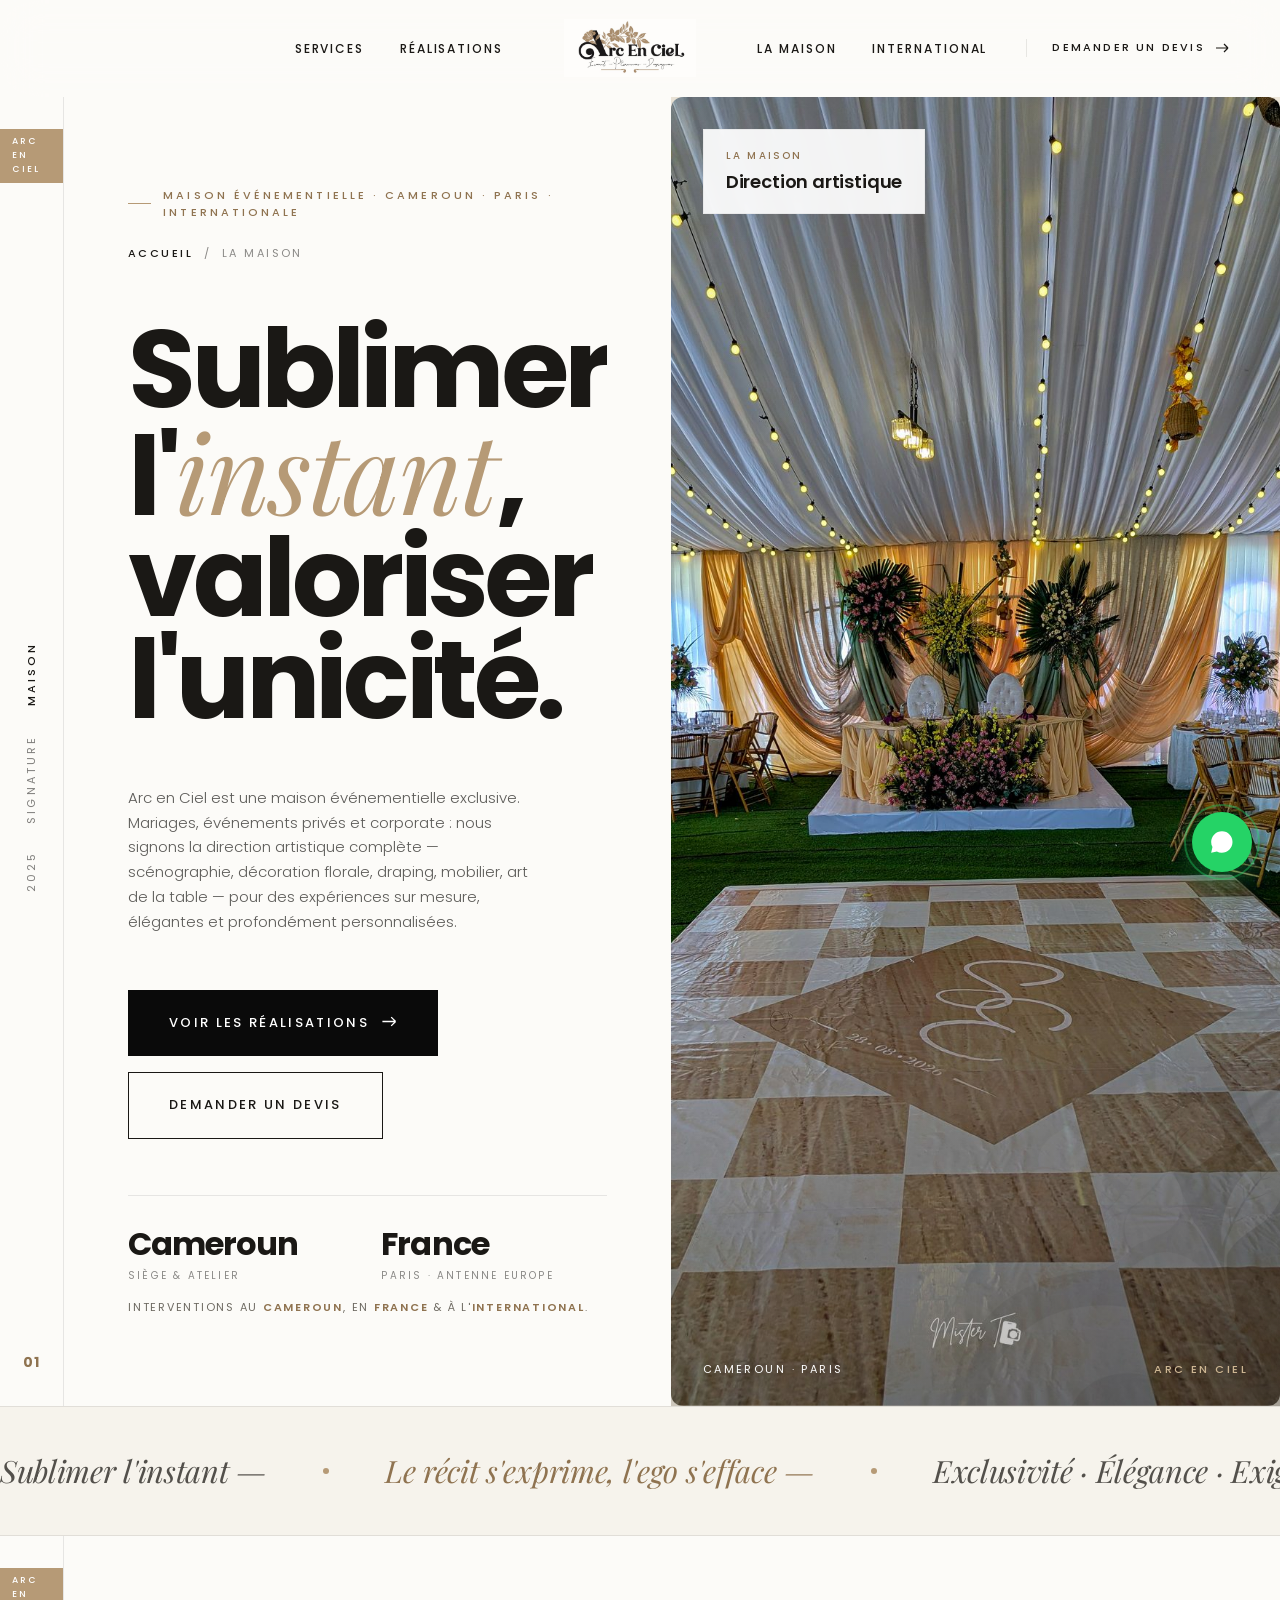
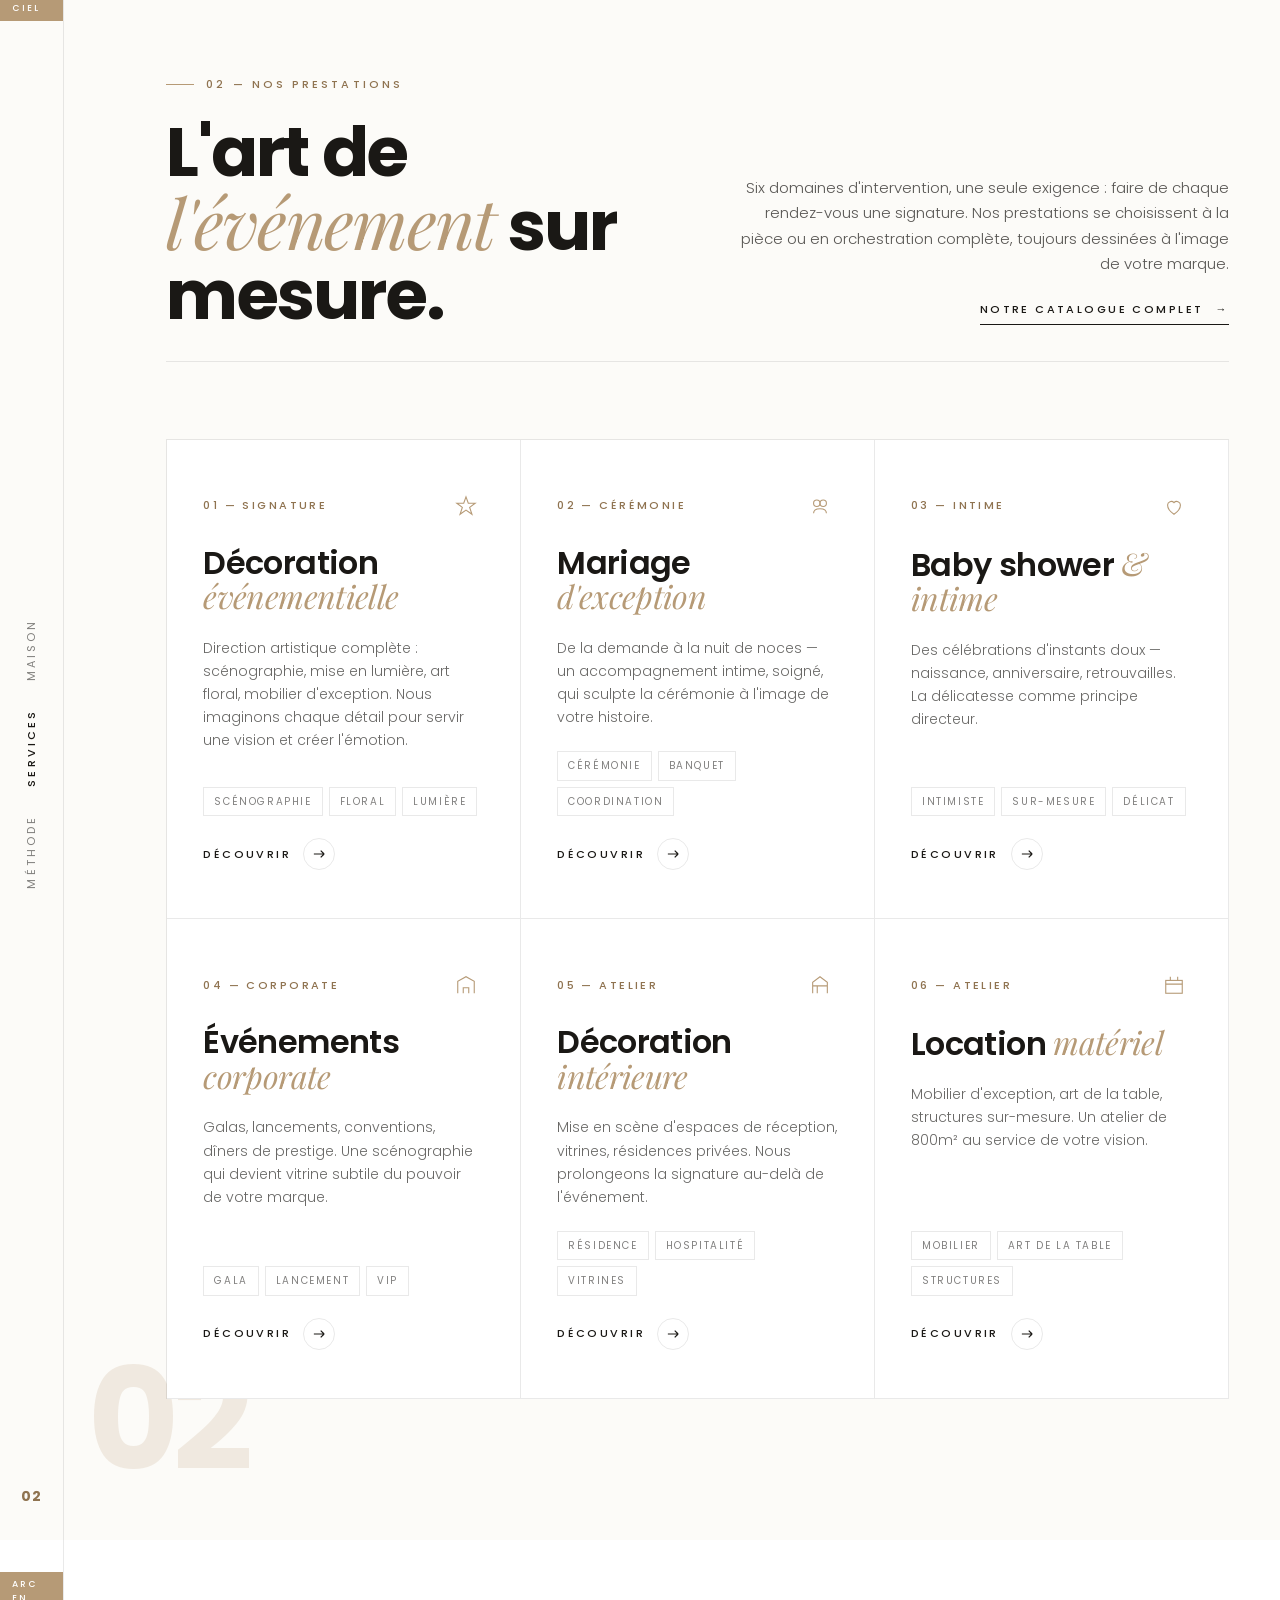
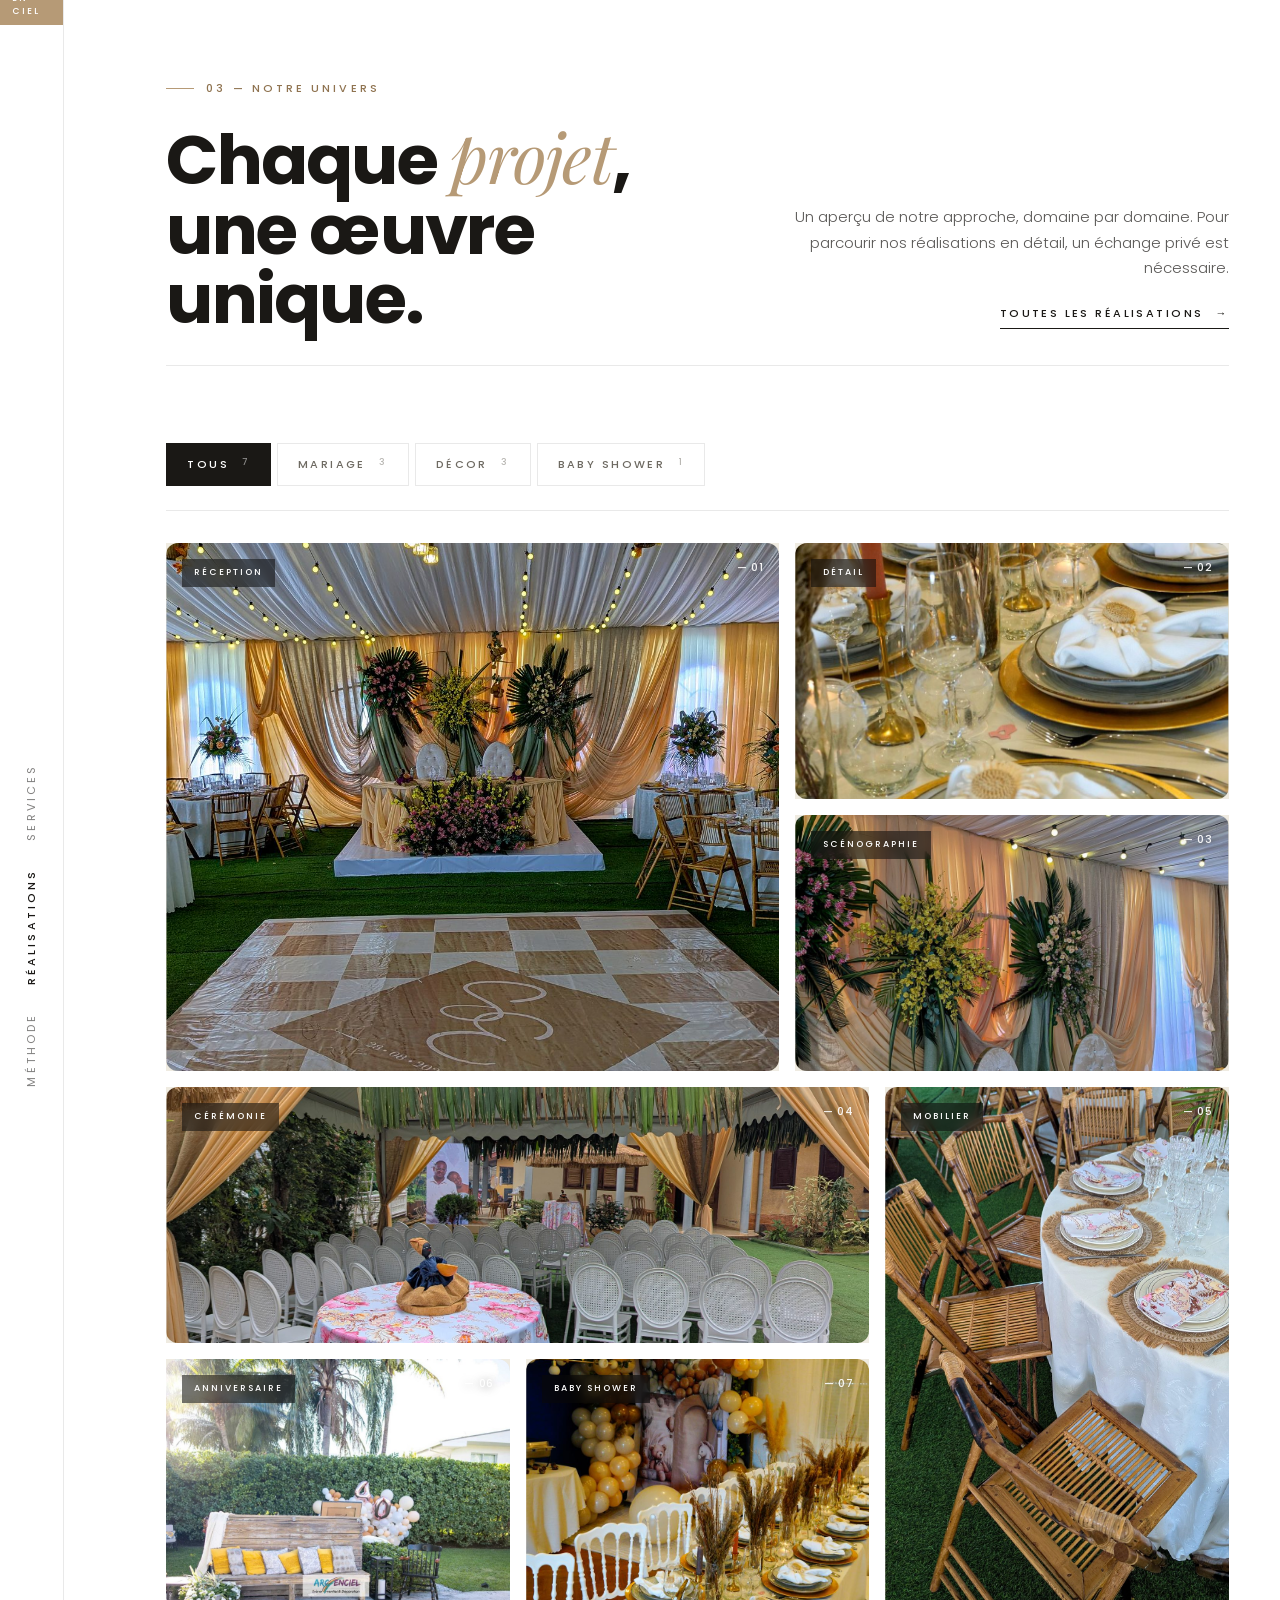
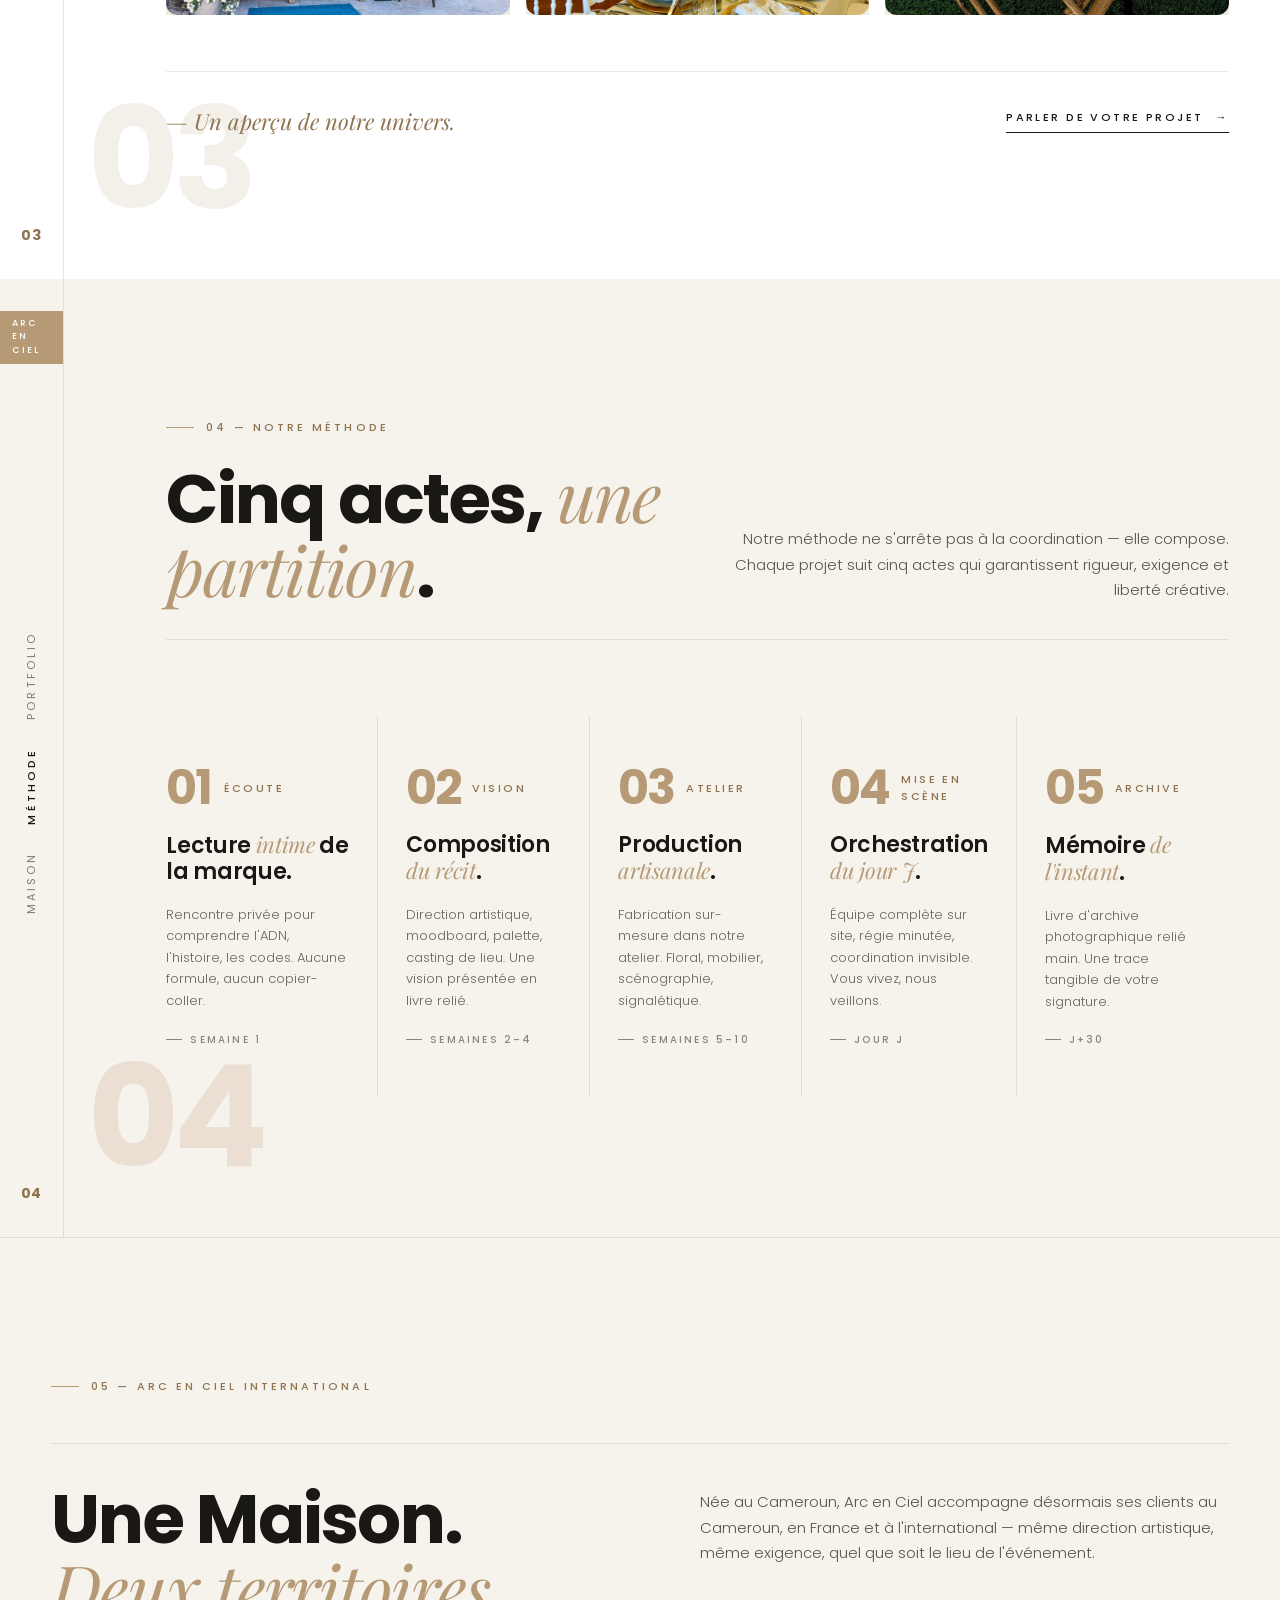
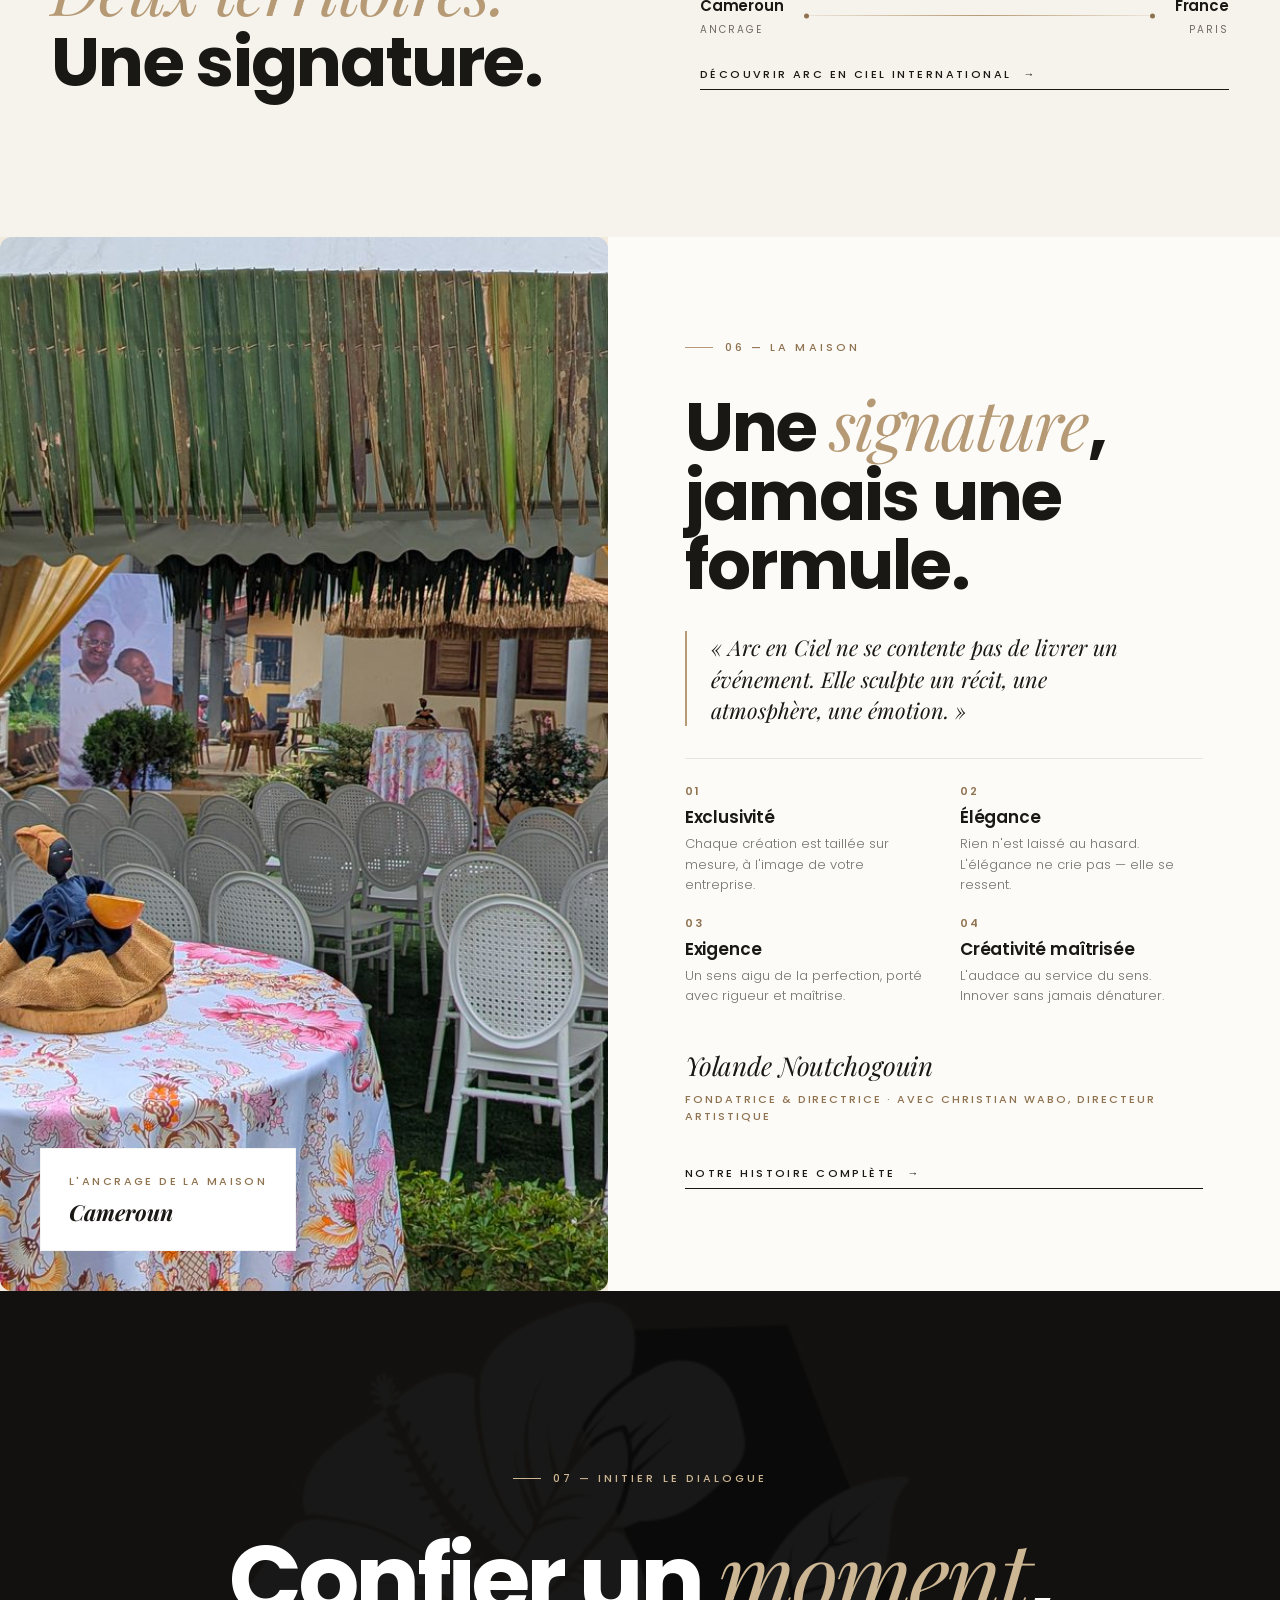
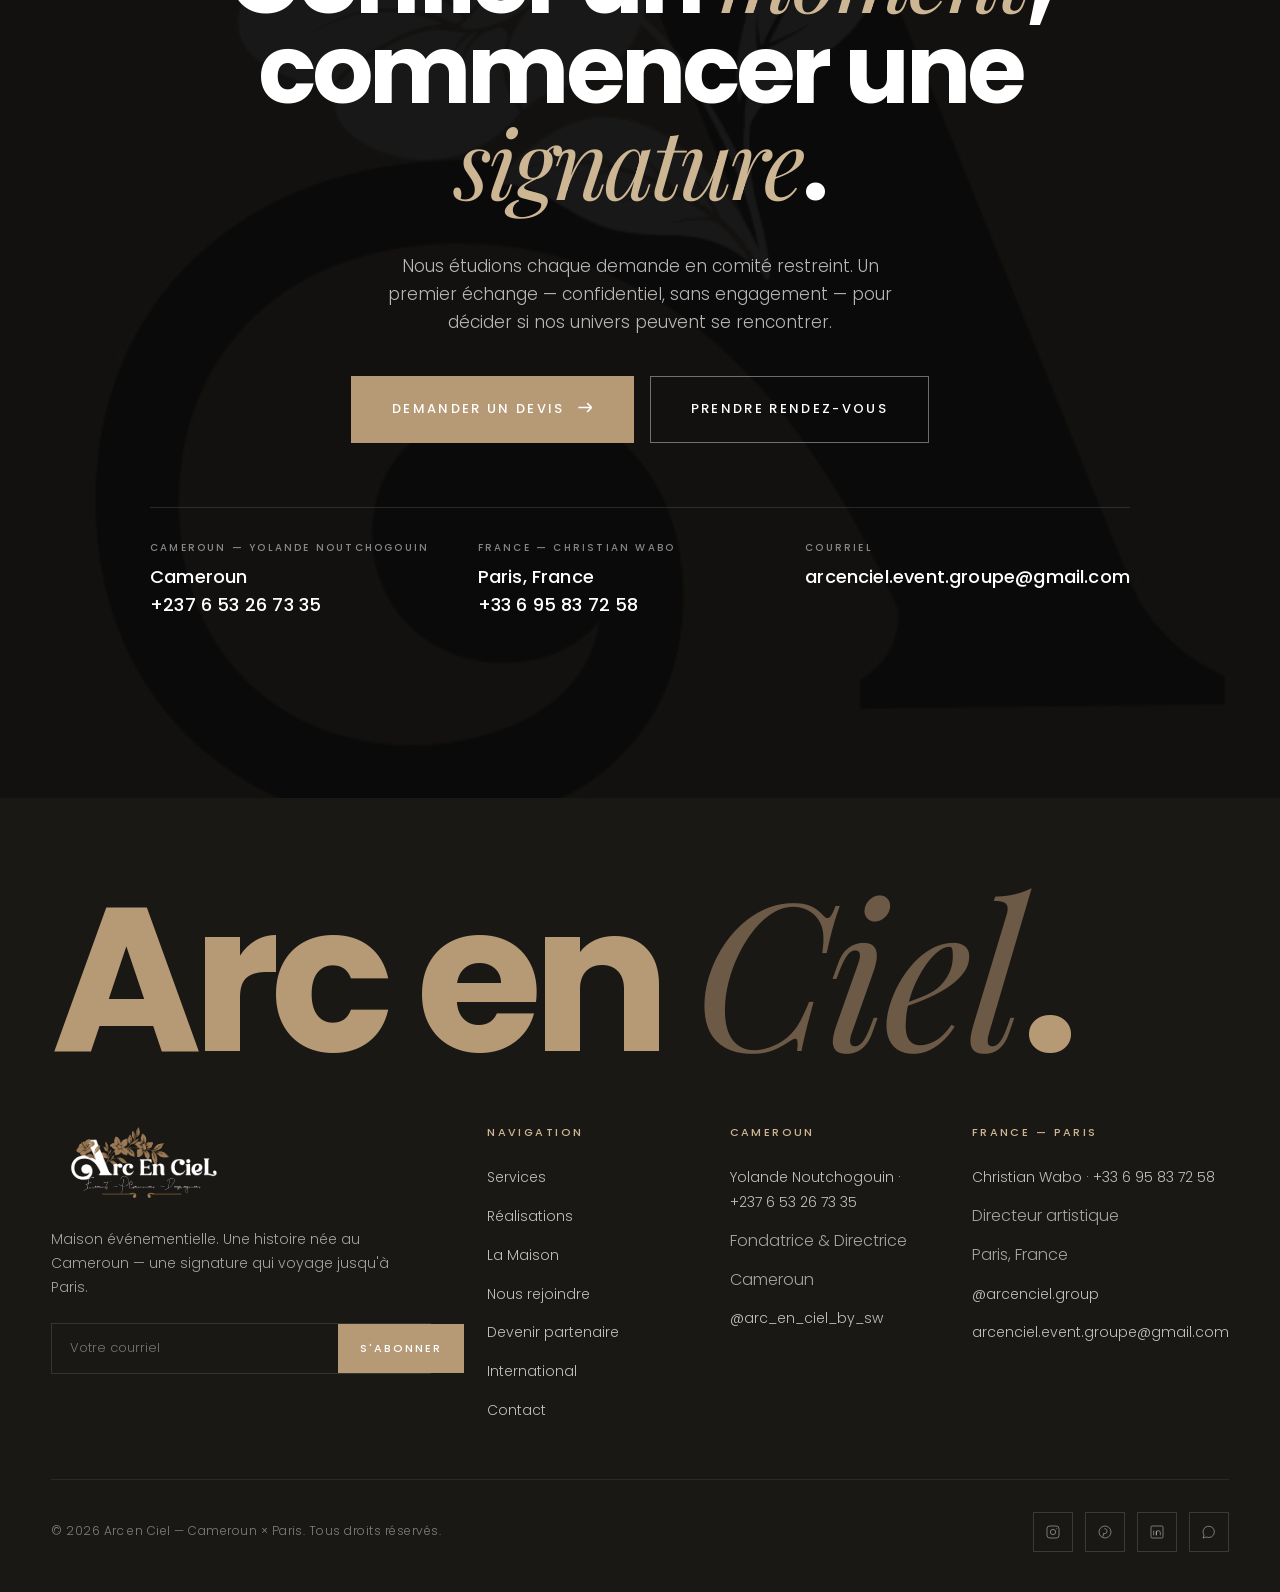
==== commit 4f921708: "Ajoute « Nous rejoindre » (carrières) et « Devenez notre partenaire » (collaboration) - Nouvelle pag" ====
--- a/arc-en-ciel/project/index.html
+++ b/arc-en-ciel/project/index.html
@@ -67,7 +67,16 @@
       </a>
       <div class="nav__right">
         <ul class="nav__menu nav__menu--r">
-          <li><a href="a-propos.html">La Maison</a></li>
+          <li class="nav__has-sub">
+            <a href="a-propos.html">La Maison</a>
+            <div class="nav__sub nav__sub--single">
+              <div class="nav__sub-col">
+                <a href="a-propos.html" class="nav__sub-head">Notre histoire</a>
+                <a href="nous-rejoindre.html">Nous rejoindre</a>
+                <a href="collaboration.html">Devenir partenaire</a>
+              </div>
+            </div>
+          </li>
           <li><a href="international.html">International</a></li>
         </ul>
         <a href="contact.html?type=devis" class="nav__cta">
@@ -104,7 +113,13 @@
           <a href="realisations.html#funerailles">Funérailles</a>
         </div>
       </li>
-      <li><a href="a-propos.html"><span class="num">03</span> La Maison</a></li>
+      <li>
+        <a href="a-propos.html"><span class="num">03</span> La Maison</a>
+        <div class="sub">
+          <a href="nous-rejoindre.html">Nous rejoindre</a>
+          <a href="collaboration.html">Devenir partenaire</a>
+        </div>
+      </li>
       <li><a href="international.html"><span class="num">04</span> International</a></li>
       <li><a href="#contact"><span class="num">05</span> Contact</a></li>
     </ul>
@@ -701,6 +716,8 @@
             <li><a href="services.html">Services</a></li>
             <li><a href="realisations.html">Réalisations</a></li>
             <li><a href="a-propos.html">La Maison</a></li>
+            <li><a href="nous-rejoindre.html">Nous rejoindre</a></li>
+            <li><a href="collaboration.html">Devenir partenaire</a></li>
             <li><a href="international.html">International</a></li>
             <li><a href="contact.html">Contact</a></li>
           </ul>
--- a/arc-en-ciel/project/styles.css
+++ b/arc-en-ciel/project/styles.css
@@ -1549,21 +1549,24 @@
 /* ----------- Responsive ----------- */
 @media (max-width: 1100px) {
   :root { --sidebar: 56px; }
-  /* Le premier écran devient une image forte, presque plein cadre,
-     posée au-dessus du slogan. */
+  /* Sur mobile : pas d'image dans le hero — un premier écran typographique
+     plein cadre. Le titre occupe toute la largeur, le contenu remplit la hauteur. */
   .hero {
     grid-template-columns: 1fr;
-    min-height: 0;
+    min-height: calc(100vh - 90px);
   }
   .hero .sidebar-rail { display: none; }
-  .hero__media {
-    display: block;
-    order: -1;
-    width: 100%;
-    min-height: min(66vh, 580px);
-  }
-  .hero__media::before {
-    background: linear-gradient(180deg, rgba(20,17,13,0.05) 0%, transparent 32%, transparent 54%, rgba(20,17,13,0.46));
+  .hero__media { display: none; }
+  .hero__copy { gap: clamp(28px, 5vw, 48px); }
+  .hero__title { font-size: clamp(52px, 11vw, 92px); }
+  /* le filigrane du monogramme occupe l'espace laissé libre à droite du titre */
+  .hero__monogram-bg {
+    top: 8%;
+    bottom: auto;
+    right: -26%;
+    width: min(78vw, 460px);
+    height: min(78vw, 460px);
+    opacity: 0.07;
   }
 }
 /* Nav : menu réparti (2 gauche · logo centré · 2 droite) ; bascule burger sous 1024px */
@@ -1612,7 +1615,7 @@
   .section-num { left: 0; }
   .hero { grid-template-columns: 1fr; }
   .hero__copy { padding: 56px var(--pad); gap: 40px; }
-  .hero__title { font-size: clamp(44px, 12vw, 64px); }
+  .hero__title { font-size: clamp(48px, 15vw, 76px); }
   .hero__meta { grid-template-columns: 1fr 1fr; gap: 20px; }
   .svc-grid { grid-template-columns: 1fr; }
   .proc-grid { grid-template-columns: 1fr; }
@@ -1623,7 +1626,6 @@
   .testi-card { flex: 0 0 100%; }
   .editorial__copy { padding: 56px var(--pad); }
   .nav__brand img { height: 50px; }
-  .hero__media { min-height: 56vh; }
   .fab__tip { display: none; }
 }
 
@@ -2887,6 +2889,7 @@
   pointer-events: auto;
   transform: translateY(0);
 }
+.nav__sub--single { grid-template-columns: 1fr; min-width: 250px; }
 .nav__sub-col { display: flex; flex-direction: column; gap: 2px; }
 .nav__sub .nav__sub-head {
   font-family: var(--font-sans);
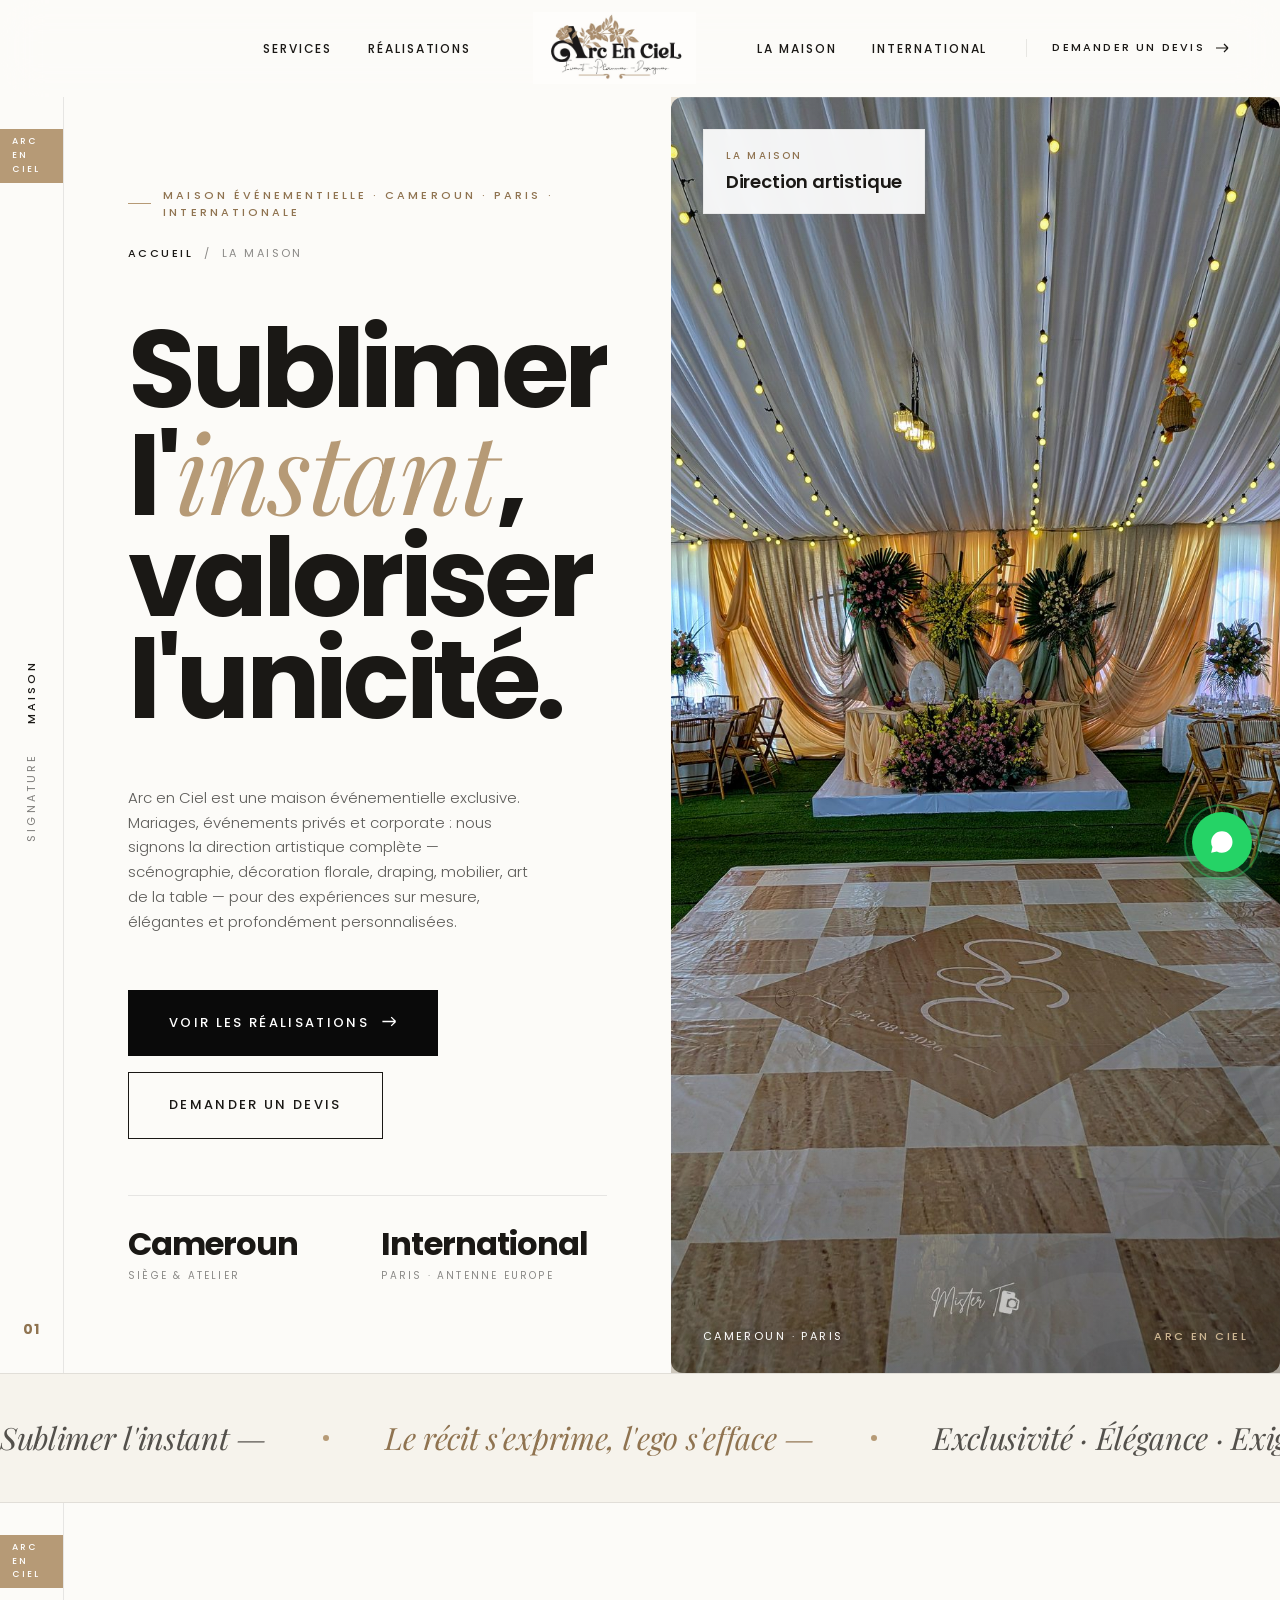
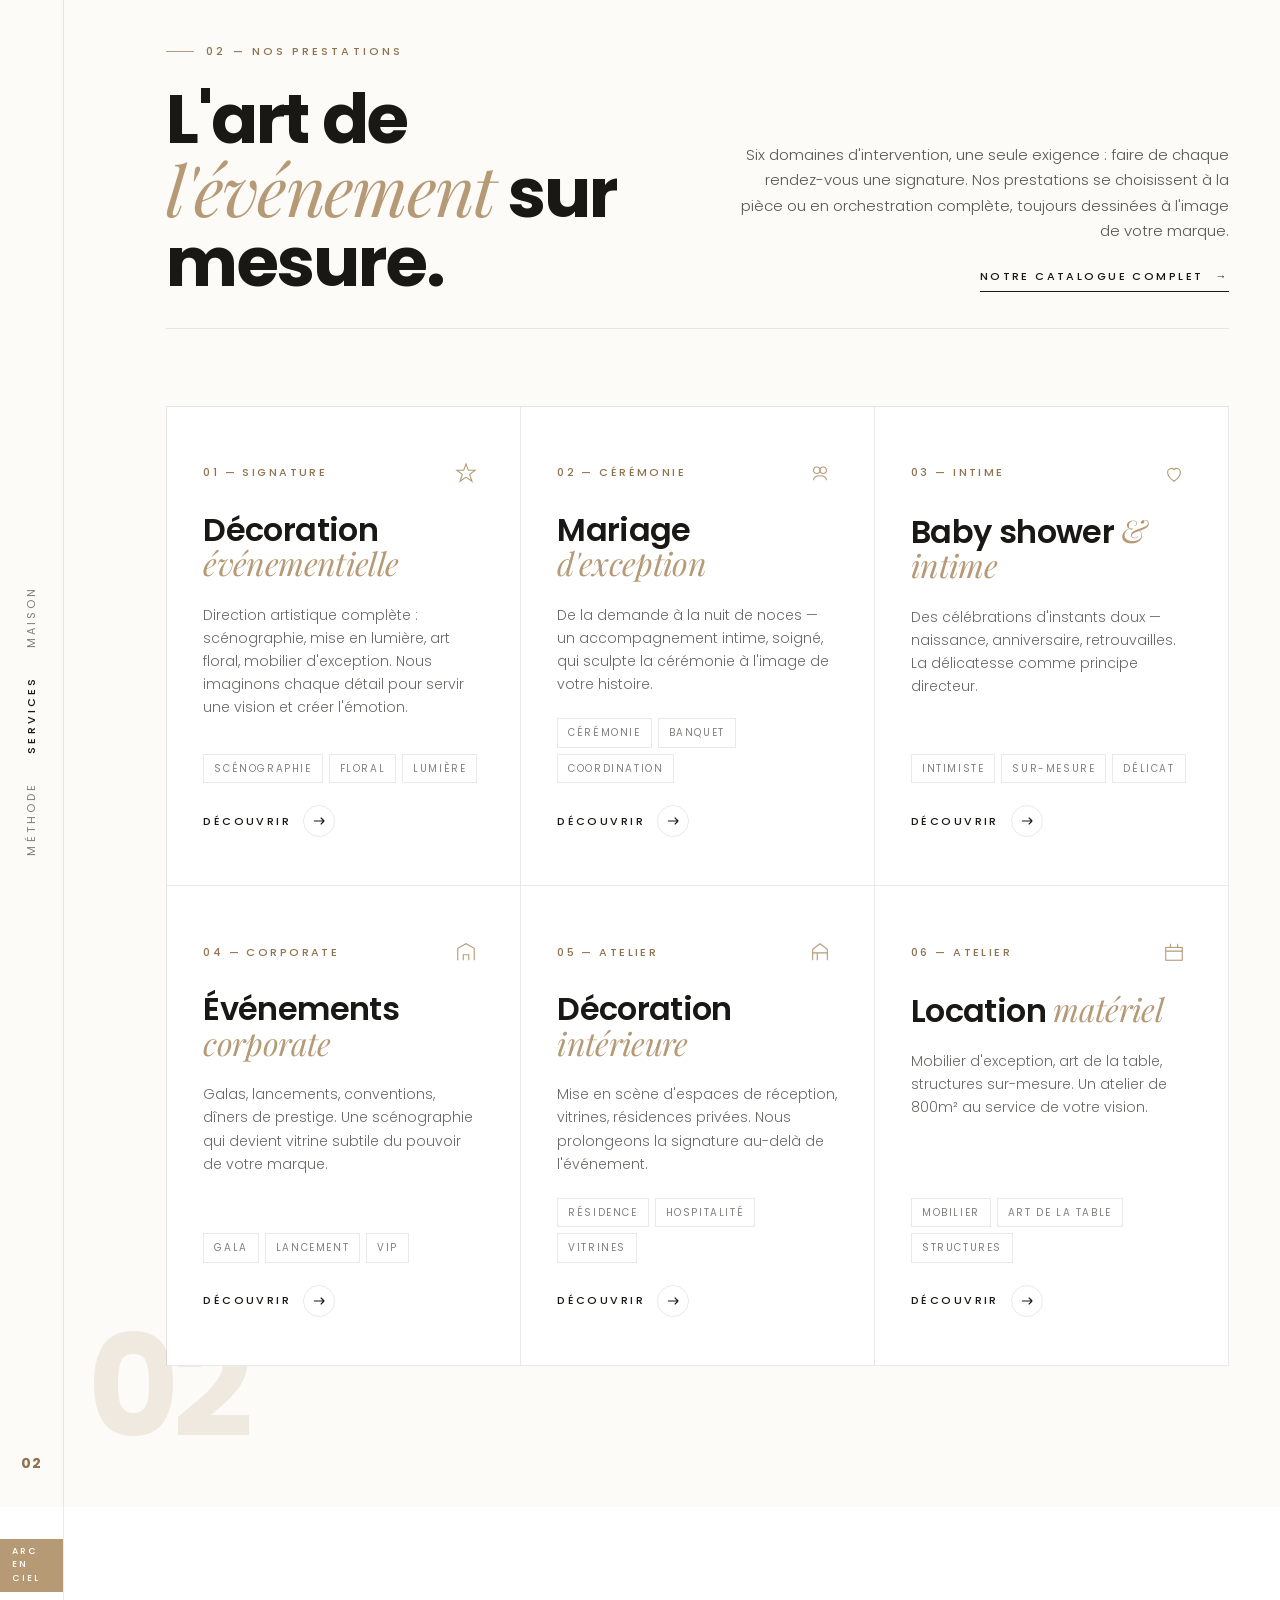
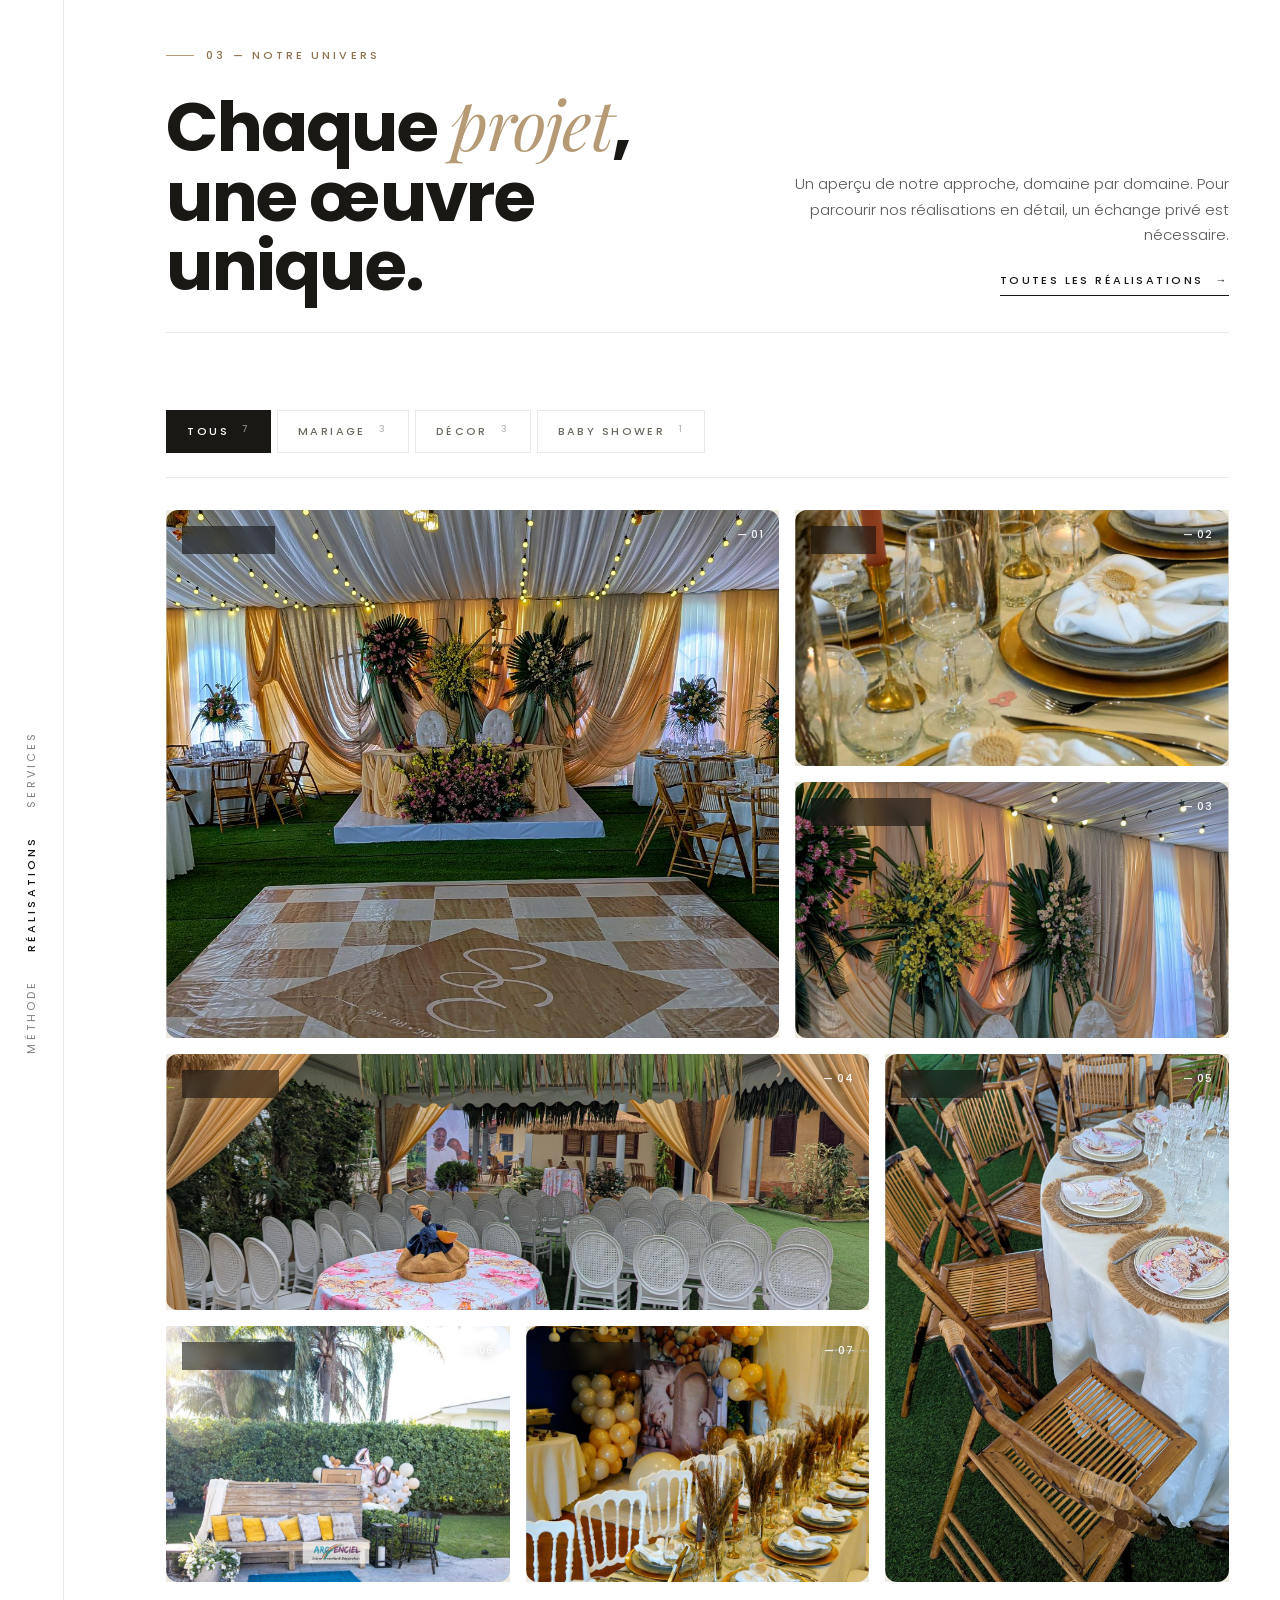
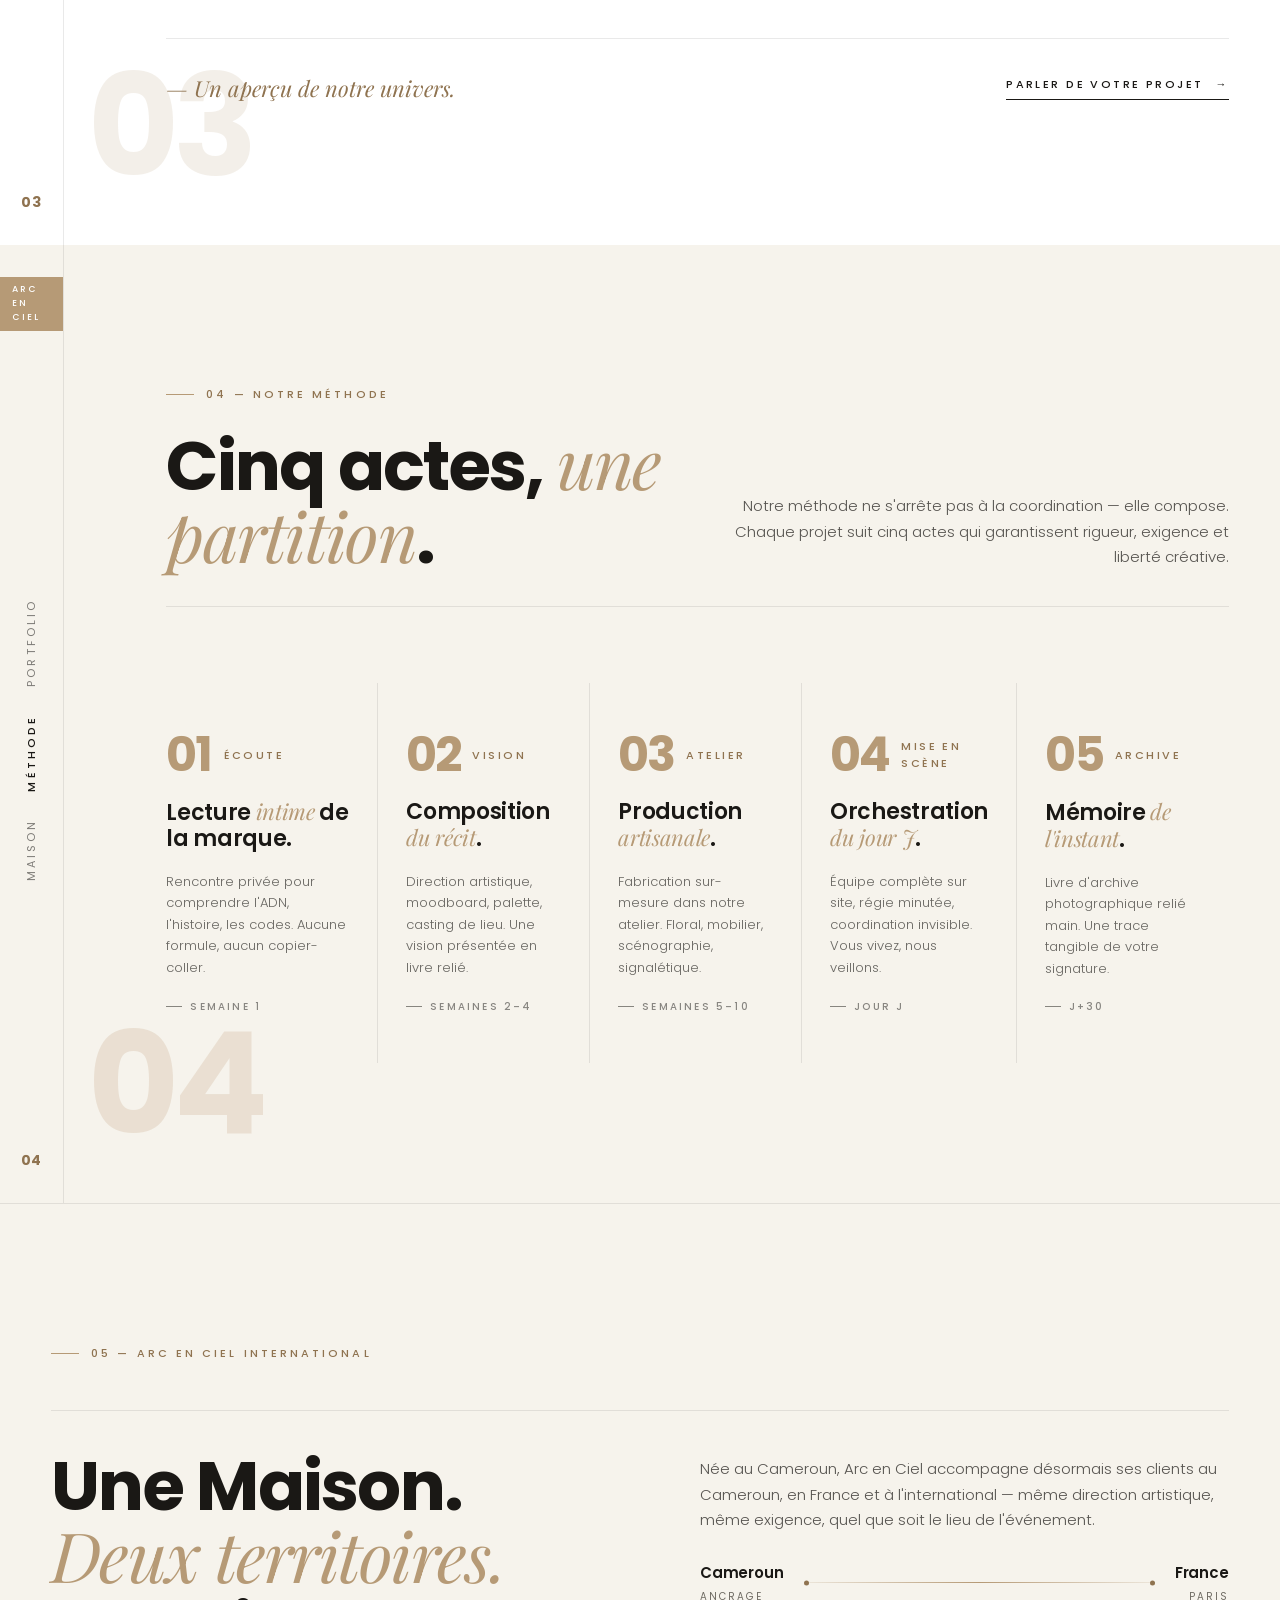
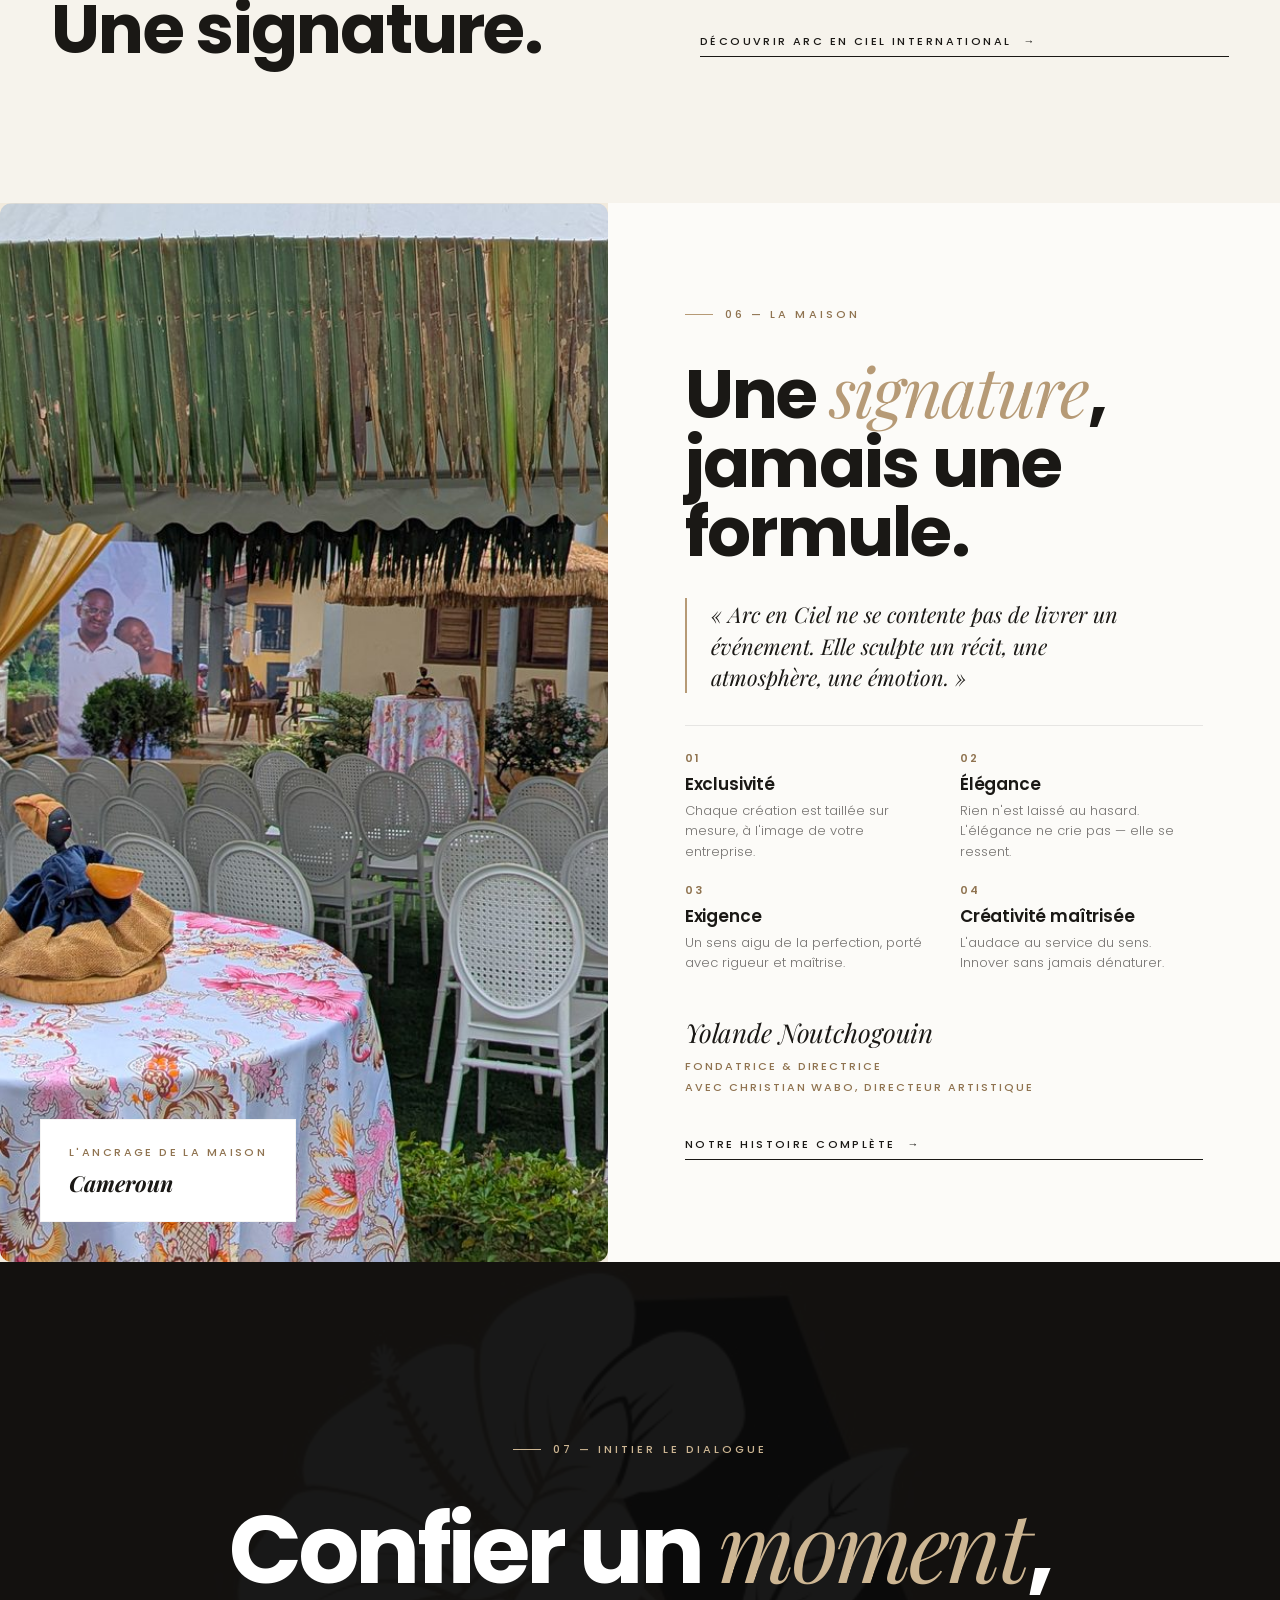
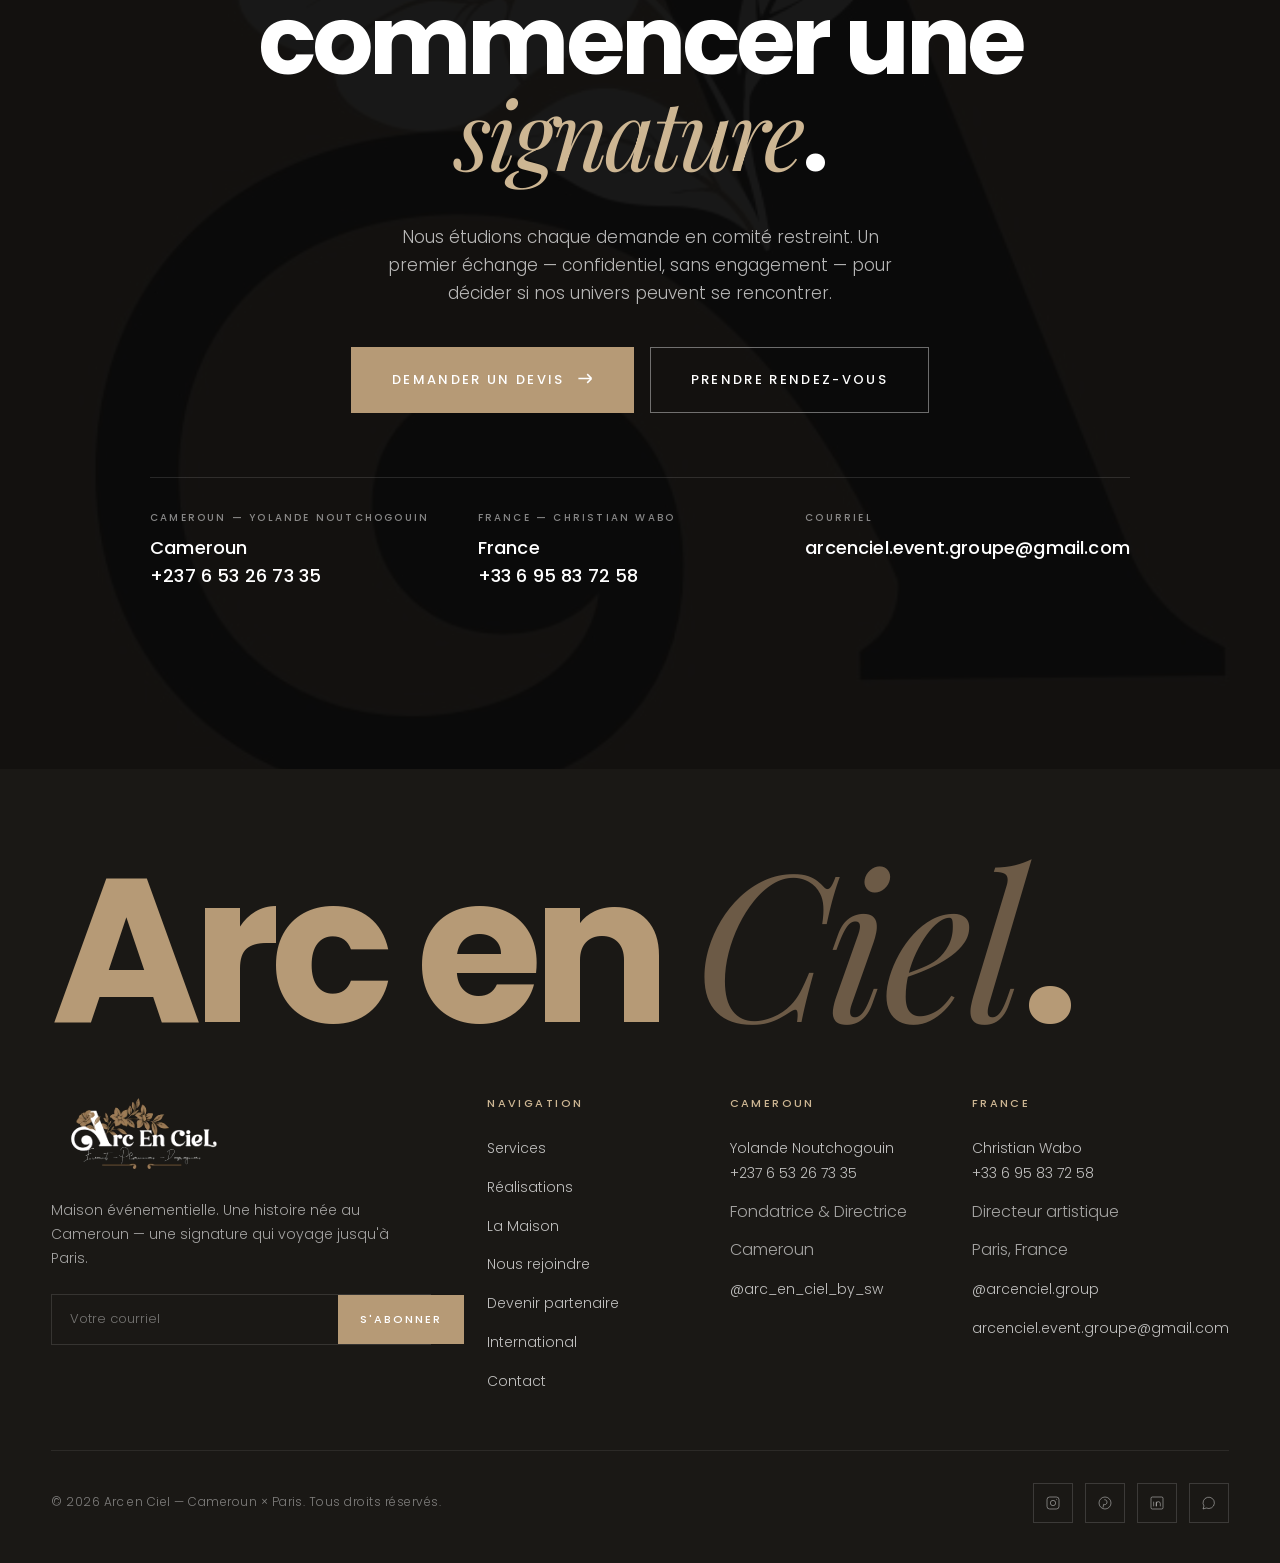
==== commit f0d59b6c: "Portrait de Yolande, upload CV, harmonisation France/International et finitions mobiles - Portrait d" ====
--- a/arc-en-ciel/project/index.html
+++ b/arc-en-ciel/project/index.html
@@ -146,7 +146,6 @@
       <div class="vlabels">
         <span class="vlabel is-current">Maison</span>
         <span class="vlabel">Signature</span>
-        <span class="vlabel">2025</span>
       </div>
       <span class="num">01</span>
     </aside>
@@ -186,11 +185,10 @@
             <dd>Siège &amp; atelier</dd>
           </div>
           <div>
-            <dt>France</dt>
+            <dt>International</dt>
             <dd>Paris · Antenne Europe</dd>
           </div>
         </dl>
-        <p class="hero__reach">Interventions au <b>Cameroun</b>, en <b>France</b> &amp; à l'<b>international</b>.</p>
       </div>
     </div>
 
@@ -642,7 +640,8 @@
       <div class="editorial__sign">
         <div class="editorial__sign-text">
           <b>Yolande Noutchogouin</b>
-          <span>Fondatrice &amp; Directrice · avec Christian Wabo, Directeur artistique</span>
+          <span>Fondatrice &amp; Directrice</span>
+          <span>avec Christian Wabo, Directeur artistique</span>
         </div>
       </div>
 
@@ -681,7 +680,7 @@
           </div>
           <div>
             France — Christian Wabo
-            <b>Paris, France<br /><a href="tel:+33695837258">+33 6 95 83 72 58</a></b>
+            <b>France<br /><a href="tel:+33695837258">+33 6 95 83 72 58</a></b>
           </div>
           <div>
             Courriel
@@ -726,7 +725,7 @@
         <div class="foot__col">
           <h5>Cameroun</h5>
           <ul>
-            <li><a href="tel:+237653267335">Yolande Noutchogouin · +237 6 53 26 73 35</a></li>
+            <li><a href="tel:+237653267335">Yolande Noutchogouin<br />+237 6 53 26 73 35</a></li>
             <li>Fondatrice &amp; Directrice</li>
             <li>Cameroun</li>
             <li><a href="https://www.instagram.com/arc_en_ciel_by_sw" target="_blank" rel="noopener">@arc_en_ciel_by_sw</a></li>
@@ -734,9 +733,9 @@
         </div>
 
         <div class="foot__col">
-          <h5>France — Paris</h5>
+          <h5>France</h5>
           <ul>
-            <li><a href="tel:+33695837258">Christian Wabo · +33 6 95 83 72 58</a></li>
+            <li><a href="tel:+33695837258">Christian Wabo<br />+33 6 95 83 72 58</a></li>
             <li>Directeur artistique</li>
             <li>Paris, France</li>
             <li><a href="https://www.instagram.com/arcenciel.group" target="_blank" rel="noopener">@arcenciel.group</a></li>
--- a/arc-en-ciel/project/styles.css
+++ b/arc-en-ciel/project/styles.css
@@ -315,12 +315,12 @@
   padding: 0 clamp(8px, 1.4vw, 22px);
 }
 .nav__brand img {
-  height: 58px;
+  height: 72px;
   width: auto;
   object-fit: contain;
   transition: height 0.45s var(--ease);
 }
-.nav.is-scrolled .nav__brand img { height: 46px; }
+.nav.is-scrolled .nav__brand img { height: 58px; }
 
 .nav__right {
   display: flex;
@@ -1573,11 +1573,11 @@
 @media (max-width: 1024px) {
   .nav__menu { display: none; }
   .nav__burger { display: flex; }
-  .nav .wrap { grid-template-columns: 1fr auto; column-gap: 16px; height: 90px; }
-  .nav.is-scrolled .wrap { height: 76px; }
+  .nav .wrap { grid-template-columns: 1fr auto; column-gap: 16px; height: 96px; }
+  .nav.is-scrolled .wrap { height: 82px; }
   .nav__brand { justify-self: start; padding: 0; }
   .nav__brand img,
-  .nav.is-scrolled .nav__brand img { height: 58px; }
+  .nav.is-scrolled .nav__brand img { height: 66px; }
   .nav__cta { display: none; }
   .nav__right { justify-content: flex-end; }
 }
@@ -1625,7 +1625,7 @@
   .foot__big { font-size: 64px; }
   .testi-card { flex: 0 0 100%; }
   .editorial__copy { padding: 56px var(--pad); }
-  .nav__brand img { height: 50px; }
+  .nav__brand img { height: 58px; }
   .fab__tip { display: none; }
 }
 
@@ -2142,6 +2142,7 @@
 .cform__note { font-size: 12px; color: var(--stone); max-width: 42ch; line-height: 1.5; }
 .cform__ok {
   display: none;
+  grid-column: 1 / -1;
   margin-top: 24px;
   padding: 24px 28px;
   background: var(--champagne);
@@ -2153,6 +2154,7 @@
   color: var(--ink);
 }
 .cform-wrap.is-sent .cform__ok { display: block; }
+.cform-wrap.is-sent .cform { opacity: 0.55; pointer-events: none; }
 
 @media (max-width: 900px) {
   .svc-detail,
@@ -2438,6 +2440,7 @@
 }
 .qf-upload__drop:hover,
 .qf-upload__drop.is-drag { border-color: var(--maron); background: var(--champagne); }
+.qf-upload__drop[hidden] { display: none; }
 .qf-upload__drop span {
   font-size: 12px;
   letter-spacing: 0.16em;
@@ -2446,6 +2449,31 @@
   color: var(--ink);
 }
 .qf-upload__drop small { font-size: 12px; color: var(--stone); }
+
+/* ----- Fichier unique attaché (CV, portfolio…) ----- */
+.upload-chip {
+  display: flex;
+  align-items: center;
+  justify-content: space-between;
+  gap: 12px;
+  padding: 14px 18px;
+  border: 1px solid var(--line);
+  background: var(--champagne);
+  font-size: 13px;
+  color: var(--ink);
+}
+.upload-chip[hidden] { display: none; }
+.upload-chip button {
+  font-size: 11px;
+  letter-spacing: 0.12em;
+  text-transform: uppercase;
+  font-weight: 600;
+  color: var(--maron-deep);
+  flex-shrink: 0;
+  transition: color 0.3s var(--ease);
+}
+.upload-chip button:hover { color: var(--ink); }
+
 .qf-upload__grid {
   display: grid;
   grid-template-columns: repeat(auto-fill, minmax(92px, 1fr));
